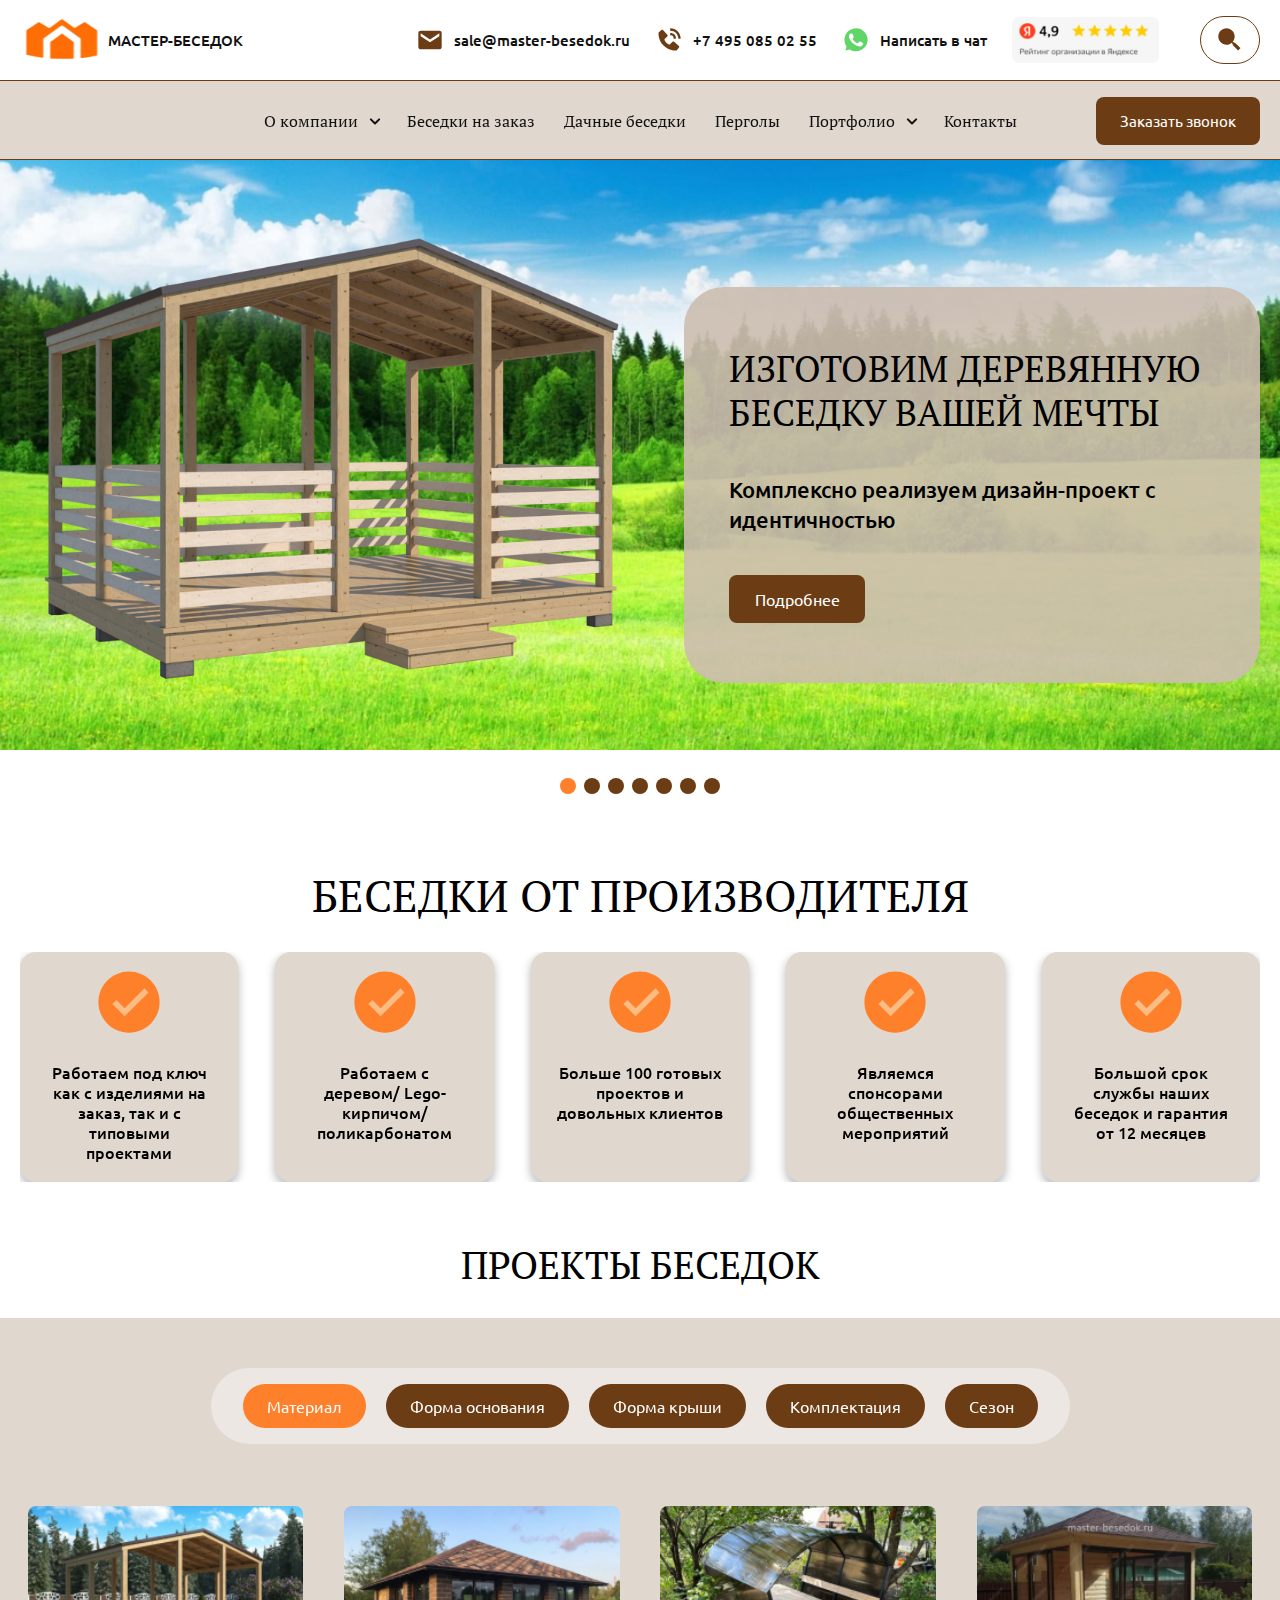
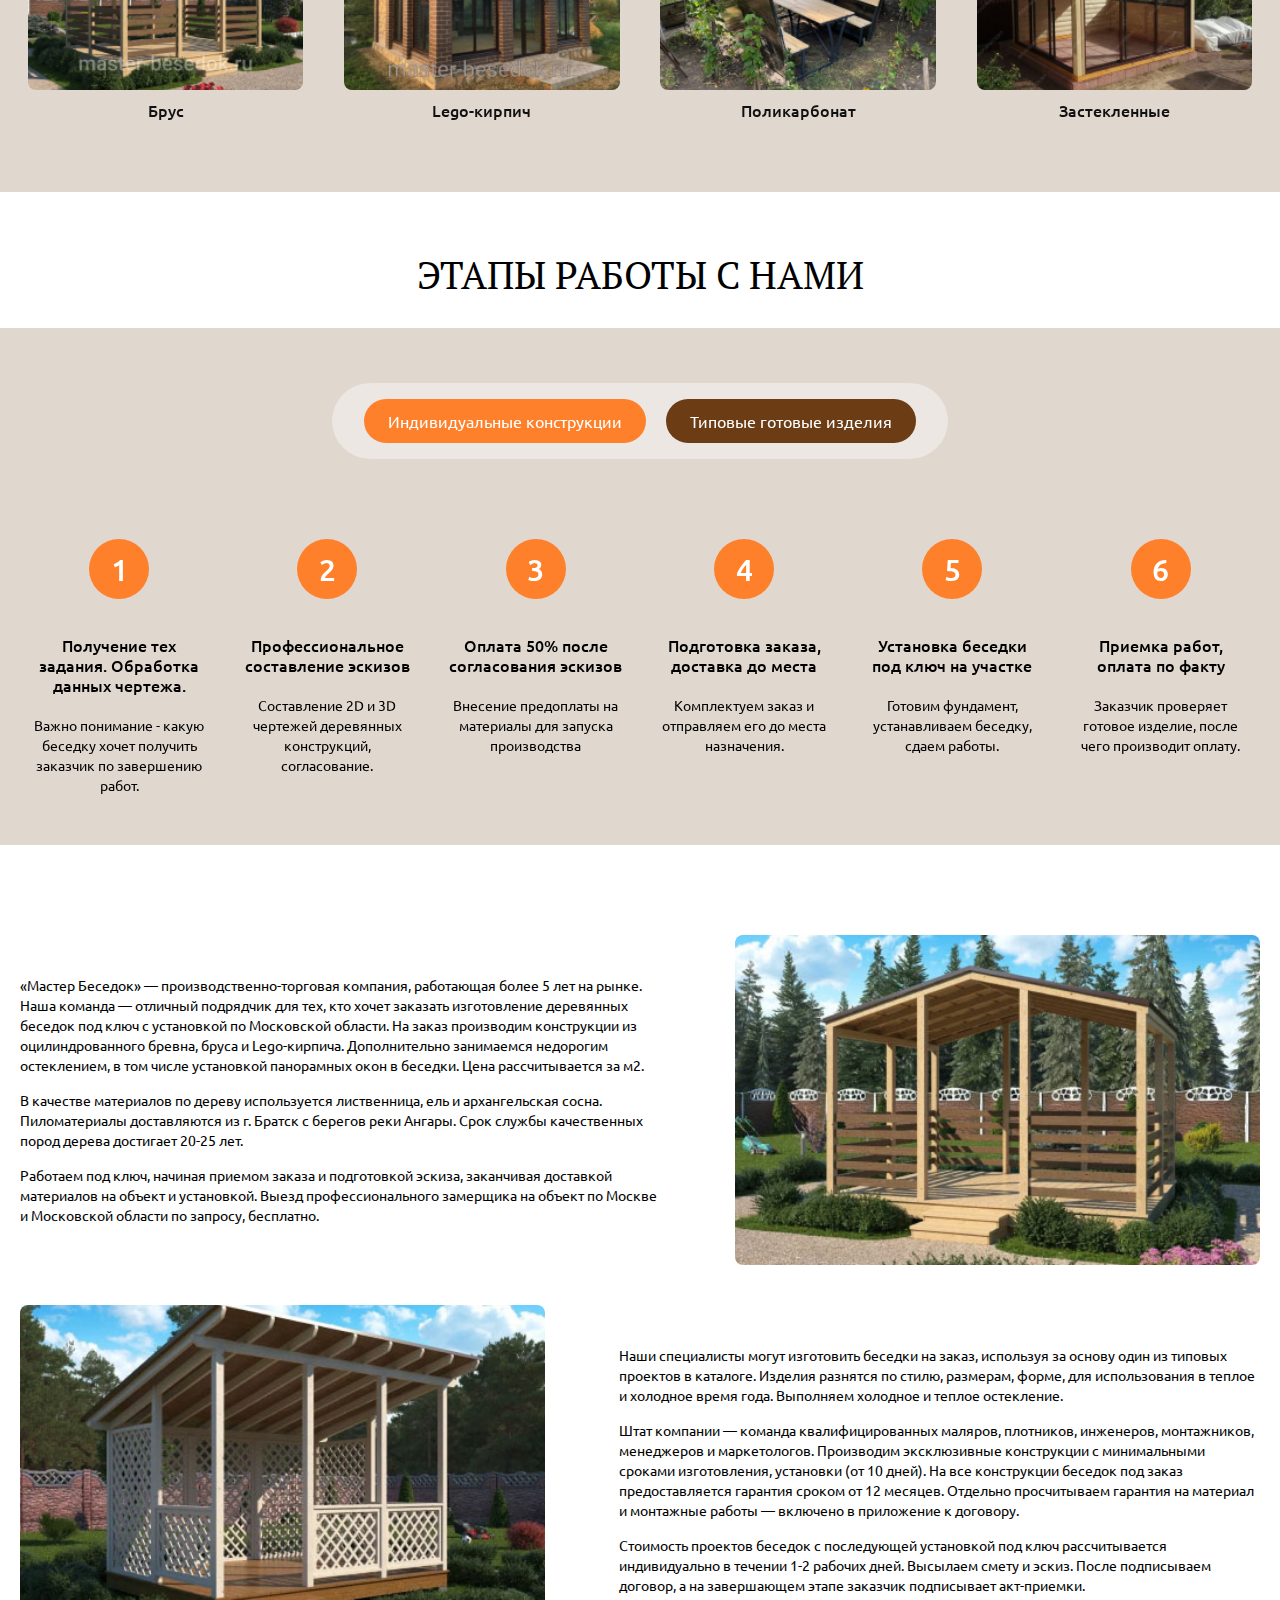
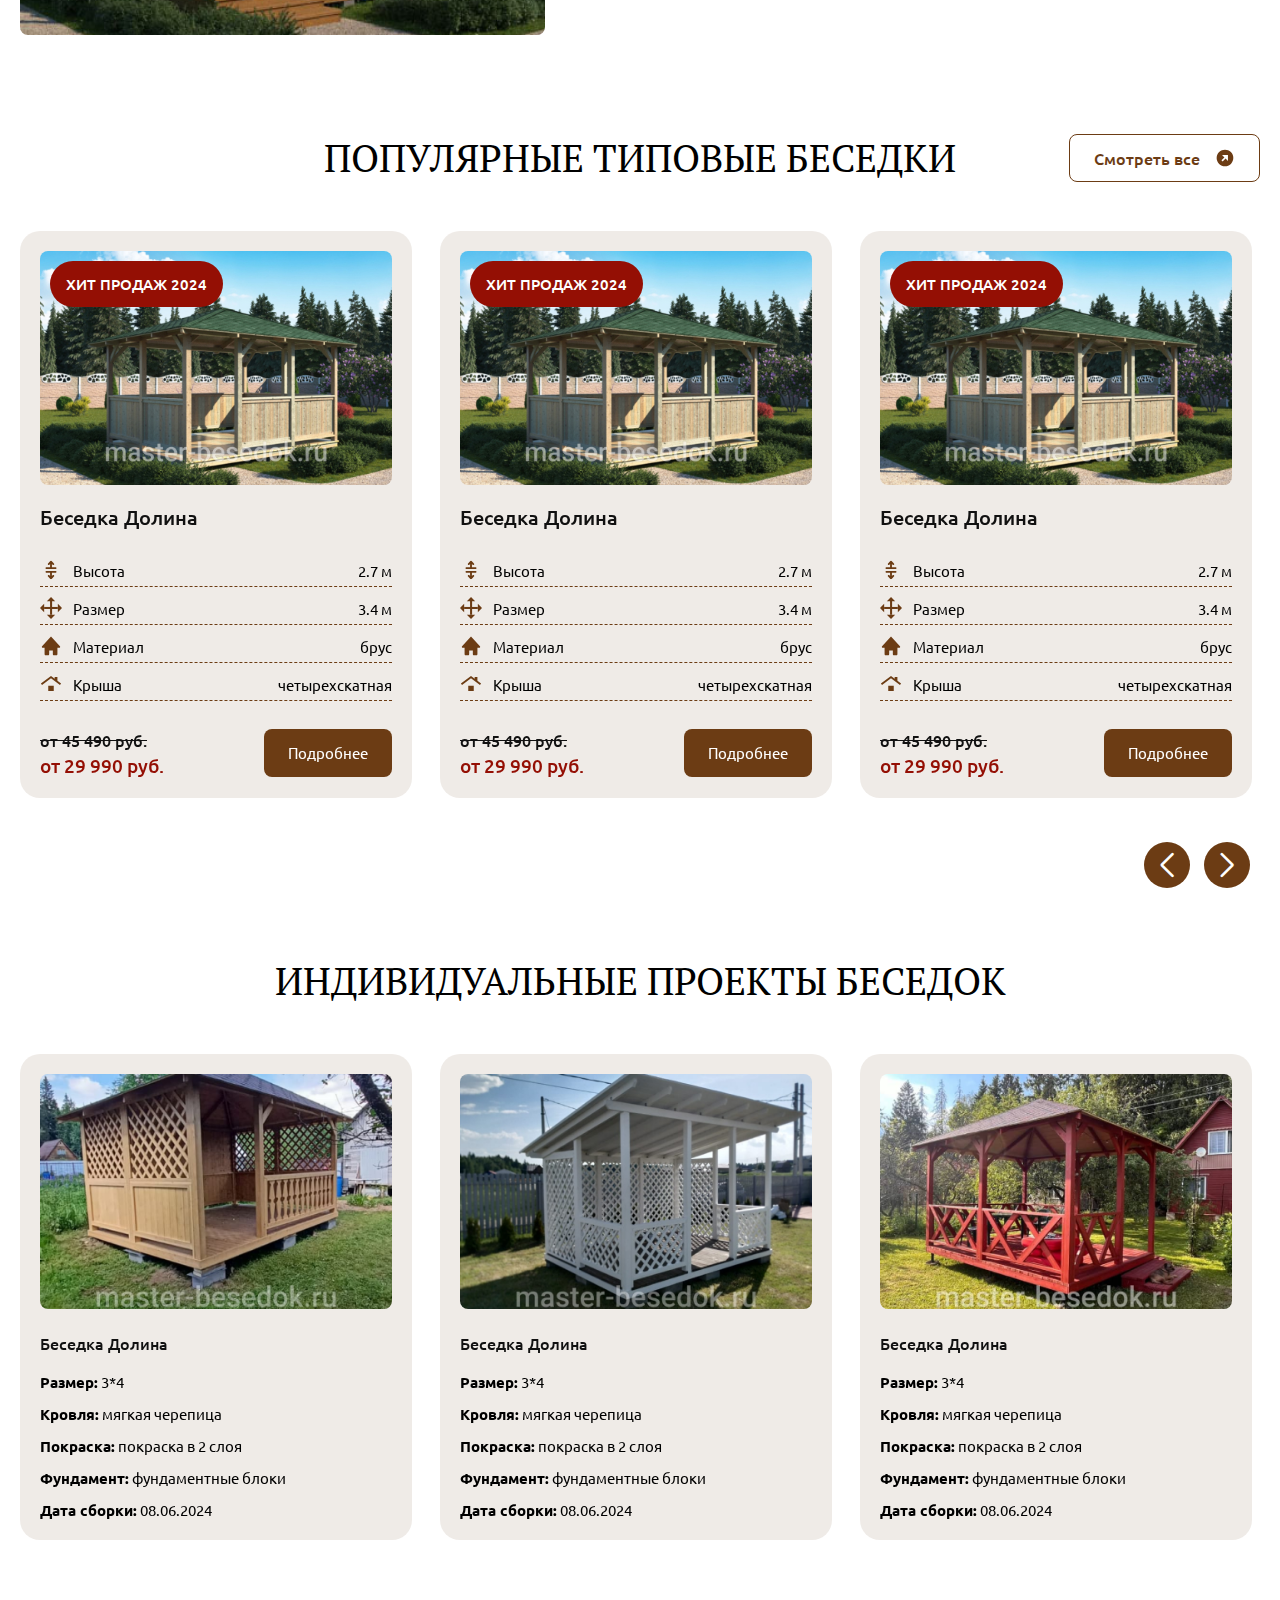
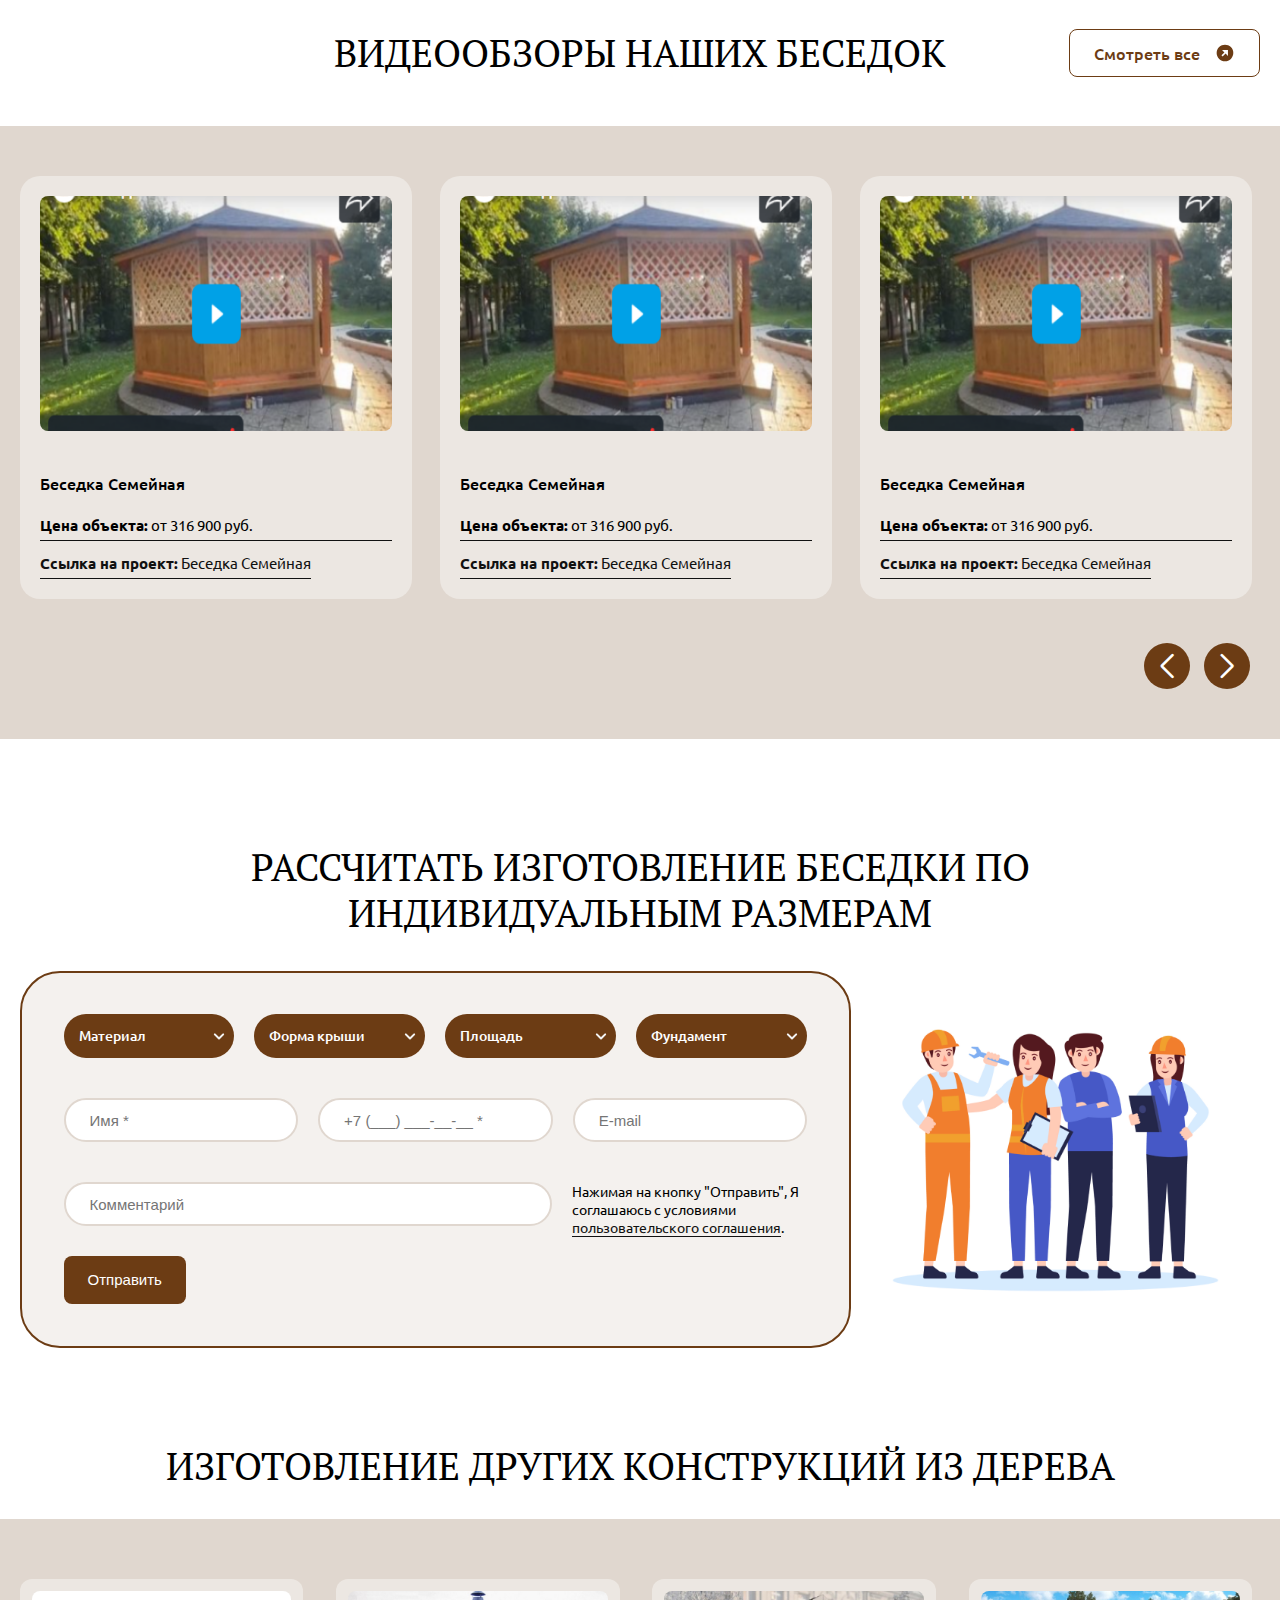
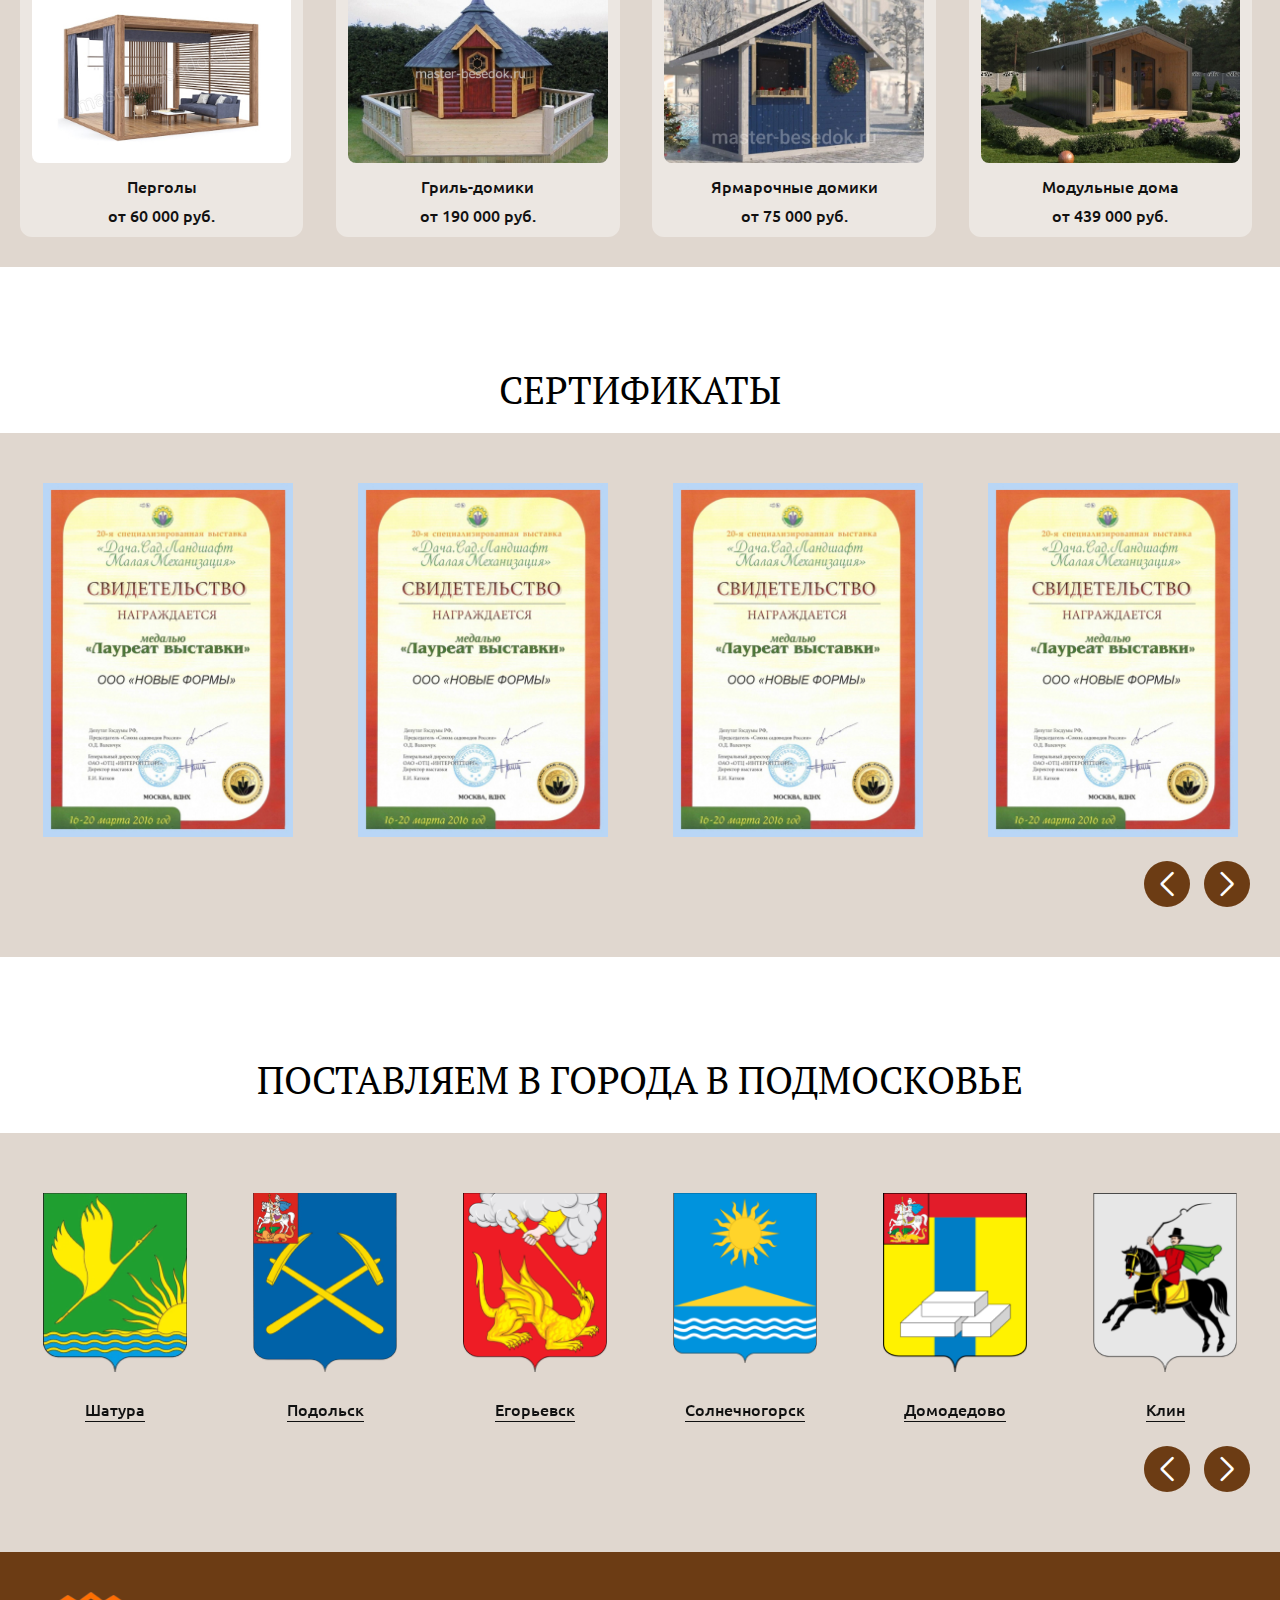
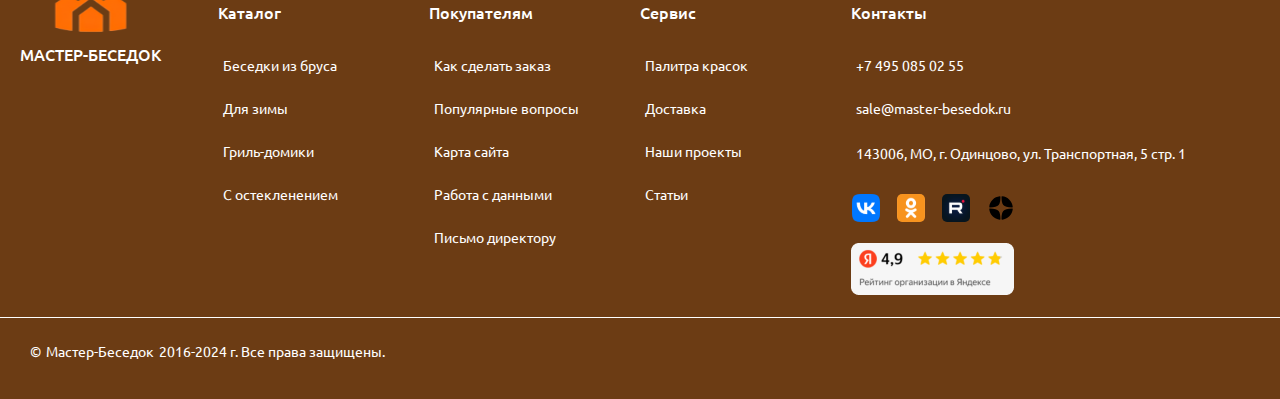
==== index.html @ 88439373 "Add files via upload" ====
<!DOCTYPE html>
<html lang="ru">

<head>
    <meta charset="UTF-8">
    <meta http-equiv="X-UA-Compatible" content="IE=edge">
    <meta name="viewport" content="width=device-width, initial-scale=1.0">
    <title>master-besedok.ru - Главная</title>
    <link rel="apple-touch-icon" sizes="180x180" href="img/apple-touch-icon.png">
    <link rel="icon" type="image/png" sizes="32x32" href="img/favicon-32x32.png">
    <link rel="icon" type="image/png" sizes="16x16" href="img/favicon-16x16.png">
    <link rel="manifest" href="img/site.webmanifest">
    <link rel="preconnect" href="https://fonts.googleapis.com">
    <link rel="preconnect" href="https://fonts.gstatic.com" crossorigin>
    <link href="https://fonts.googleapis.com/css2?family=PT+Serif&family=Ubuntu:wght@400;500&display=swap"
        rel="stylesheet">

    <link rel="stylesheet" href="css/style.min.css">
</head>

<body class="main__body main__home">
    <header class="header">
    <div class="container">
        <div class="header__block">
            <a href="index.html" class="header__logo">
                <img src="img/icon-logo.svg" alt="logo" class="header__logo-img">
                <span>Мастер-Беседок</span>
            </a>
            <div class="header__email">
                <a href="mailto:sale@master-besedok.ru">
                    <img src="img/icon-email.svg" alt="icon">
                    <span>sale@master-besedok.ru</span>
                </a>
            </div>
            <div class="header__phone">
                <a href="tel:+74950850255">
                    <img src="img/icon-phone.svg" alt="icon">
                    <span>+7 495 085 02 55</span>
                </a>
            </div>
            <div class="header__whatsapp">
                <a href="https://wa.me/+74950850255?text=Добрый%20день!%20Хотел%20бы%20узнать%20подробнее%20о%20ваших%20товарах.">
                    <img src="img/icon-wa.svg" alt="icon">
                    <span>Написать в чат</span>
                </a>
            </div>
            <div class="header__rating">
                <a href="">
                    <img src="img/rating.png" alt="rating">
                </a>
            </div>
            <div class="header__search">
                <div class="header__search-block" id="search">
                    <form class="header__search-form" method="GET" action="/search/">
                        <input type="text" class="header__search-form--input" name="search" required="required" placeholder="Введите слово для поиска..">
                        <button class="header__search-form--btn">Поиск</button>
                    </form>
                </div>
            </div>
        </div>
    </div>
</header>
    <div class="navbar">
    <div class="container">
        <div class="navbar__block">
            <nav class="navbar__nav">
                <ul class="menu">
                    <li class="menu__item">
                        <a href="index.html" class="menu__item-link">Главная</a>
                    </li>
                    <li class="menu__item menu__item-parent">
                        <a href="#" class="menu__item-link">О компании</a>
                        <ul class="submenu">
                            <li class="submenu__item">
                                <a href="#" class="submenu__item-link">Производство</a>
                            </li>
                            <li class="submenu__item">
                                <a href="#" class="submenu__item-link">Гарантии</a>
                            </li>
                            <li class="submenu__item">
                                <a href="#" class="submenu__item-link">Доставка и оплата</a>
                            </li>
                        </ul>
                    </li>
                    <li class="menu__item">
                        <a href="catalog.html" class="menu__item-link">Беседки на заказ</a>
                    </li>
                    <li class="menu__item">
                        <a href="catalog.html" class="menu__item-link">Дачные беседки</a>
                    </li>
                    <li class="menu__item">
                        <a href="catalog.html" class="menu__item-link">Перголы</a>
                    </li>
                    <li class="menu__item menu__item-parent">
                        <a href="#" class="menu__item-link">Портфолио</a>
                        <ul class="submenu">
                            <li class="submenu__item">
                                <a href="catalog.html" class="submenu__item-link">Беседки на заказ</a>
                            </li>
                            <li class="submenu__item">
                                <a href="catalog.html" class="submenu__item-link">Дачные беседки</a>
                            </li>
                            <li class="submenu__item">
                                <a href="catalog.html" class="submenu__item-link">Перголы</a>
                            </li>
                        </ul>
                    </li>
                    <li class="menu__item">
                        <a href="#" class="menu__item-link">Контакты</a>
                    </li>
                    <li class="menu__item menu__search">
                        <form class="menu__search-form" method="GET" action="/search/">
                            <input type="text" class="menu__search-form--input" name="search" required="required"
                                placeholder="Введите слово для поиска..">
                            <button class="menu__search-form--btn">Поиск</button>
                        </form>
                    </li>
                    <li class="menu__item menu__email">
                        <a href="mailto:sale@master-besedok.ru">
                            <img src="img/icon-email.svg" alt="icon">
                            <span>sale@master-besedok.ru</span>
                        </a>
                    </li>
                    <li class="menu__item menu__callback">
                        <a href="#" class="callback">Заказать звонок</a>
                    </li>
                    <li class="menu__item menu__rating">
                        <a href="">
                            <img src="img/rating.png" alt="rating">
                        </a>
                    </li>
                </ul>
                <div class="navbar__info">
                    <div class="navbar__info-callback">
                        <a href="#" class="callback">Заказать звонок</a>
                    </div>
                </div>
            </nav>
            <nav class="navbar__catalog">
                <div class="catalog" id="catalog">
                    <a href="#" class="catalog__link">Каталог товаров</a>
                    <ul class="catalog__menu">
                        <li class="catalog__item catalog__item-parent">
                            <a href="catalog.html" class="catalog__item-link">Комплектация<span></span></a>
                            <ul class="submenu">
                                <li class="submenu__item">
                                    <a href="product.html" class="submenu__item-link">С барбекю</a>
                                </li>
                                <li class="submenu__item">
                                    <a href="product.html" class="submenu__item-link">С летней кухней</a>
                                </li>
                            </ul>
                        </li>
                        <li class="catalog__item catalog__item-parent">
                            <a href="catalog.html" class="catalog__item-link">Материал<span></span></a>
                            <ul class="submenu">
                                <li class="submenu__item">
                                    <a href="product.html" class="submenu__item-link">Брус</a>
                                </li>
                                <li class="submenu__item">
                                    <a href="product.html" class="submenu__item-link">Оцилиндрованное бревно</a>
                                </li>
                            </ul>
                        </li>
                        <li class="catalog__item catalog__item-parent">
                            <a href="catalog.html" class="catalog__item-link">Форма основания<span></span></a>
                            <ul class="submenu">
                                <li class="submenu__item">
                                    <a href="product.html" class="submenu__item-link">Квадратные</a>
                                </li>
                                <li class="submenu__item">
                                    <a href="product.html" class="submenu__item-link">Угловые</a>
                                </li>
                            </ul>
                        </li>
                        <li class="catalog__item catalog__item-parent">
                            <a href="catalog.html" class="catalog__item-link">Форма крыши<span></span></a>
                            <ul class="submenu">
                                <li class="submenu__item">
                                    <a href="product.html" class="submenu__item-link">Односкатная крыша</a>
                                </li>
                                <li class="submenu__item">
                                    <a href="product.html" class="submenu__item-link">Двухскатная крыша</a>
                                </li>
                            </ul>
                        </li>
                        <li class="catalog__item catalog__item-parent">
                            <a href="catalog.html" class="catalog__item-link">Остекленение<span></span></a>
                            <ul class="submenu">
                                <li class="submenu__item">
                                    <a href="product.html" class="submenu__item-link">Зимние</a>
                                </li>
                                <li class="submenu__item">
                                    <a href="product.html" class="submenu__item-link">Летние</a>
                                </li>
                            </ul>
                        </li>
                        <li class="catalog__item catalog__item-parent">
                            <a href="catalog.html" class="catalog__item-link">Стиль<span></span></a>
                            <ul class="submenu">
                                <li class="submenu__item">
                                    <a href="product.html" class="submenu__item-link">Финские</a>
                                </li>
                                <li class="submenu__item">
                                    <a href="product.html" class="submenu__item-link">Японские</a>
                                </li>
                            </ul>
                        </li>
                        <li class="catalog__item catalog__item-parent">
                            <a href="catalog.html" class="catalog__item-link">Производитель<span></span></a>
                            <ul class="submenu">
                                <li class="submenu__item">
                                    <a href="product.html" class="submenu__item-link">Агросфера</a>
                                </li>
                                <li class="submenu__item">
                                    <a href="product.html" class="submenu__item-link">Череповецкие</a>
                                </li>
                            </ul>
                        </li>
                    </ul>
                </div>
            </nav>
            <button class="burger">
                <span></span>
            </button>
        </div>
    </div>
</div>
    <section class="slider">
    <div class="slider__block">
        <div class="swiper swiper-slider">
            <div class="swiper-wrapper slider__wrapper">
                <div class="swiper-slide slider__item">
                    <div class="slider__bg" style='background-image: url("img/slider-bg1.jpg")'></div>
                    <div class="container slider__container">
                        <div class="slider__item-img">
                            <img src="img/slider-img1.png" alt="slider">
                        </div>
                        <div class="slider__item-text">
                            <div class="slider__item-title">Изготовим деревянную беседку вашей мечты</div>
                            <div class="slider__item-subtitle">Комплексно реализуем дизайн-проект
                                с идентичностью</div>
                            <a href="" class="slider__item-btn">Подробнее</a>
                        </div>
                    </div>
                </div>
                <div class="swiper-slide slider__item">
                    <div class="slider__bg" style='background-image: url("img/slider-bg1.jpg")'></div>
                    <div class="container slider__container">
                        <div class="slider__item-img">
                            <img src="img/slider-img1.png" alt="slider">
                        </div>
                        <div class="slider__item-text">
                            <div class="slider__item-title">Большой выбор уже готовых беседок</div>
                            <div class="slider__item-subtitle">Большой срок службы и гарантия от 12 месяцев</div>
                            <a href="" class="slider__item-btn">Подробнее</a>
                        </div>
                    </div>
                </div>
            </div>
            <div class="swiper-pagination slider__pagination"></div>
        </div>
    </div>
</section>
    <main>
        <section class="making">
    <div class="container">
        <h1 class="making__title">Беседки от производителя</h1>
        <div class="advantage">
    <div class="advantage__block swiper-advantage swiper">
        <div class="swiper-wrapper advantage__wrapper">
            <div class="swiper-slide">
                <div class="advantage__item">
                    <div class="advantage__item-icon">
                        <img src="img/icon-ok.svg" alt="img">
                    </div>
                    <div class="advantage__item-title">
                        Работаем
                        под ключ как с изделиями на заказ, так и с типовыми проектами
                    </div>
                </div>
            </div>
            <div class="swiper-slide">
                <div class="advantage__item">
                    <div class="advantage__item-icon">
                        <img src="img/icon-ok.svg" alt="img">
                    </div>
                    <div class="advantage__item-title">
                        Работаем с деревом/
                        Lego-кирпичом/
                        поликарбонатом
                    </div>
                </div>
            </div>
            <div class="swiper-slide">
                <div class="advantage__item">
                    <div class="advantage__item-icon">
                        <img src="img/icon-ok.svg" alt="img">
                    </div>
                    <div class="advantage__item-title">
                        Больше 100 готовых проектов
                        и довольных клиентов
                    </div>
                </div>
            </div>
            <div class="swiper-slide">
                <div class="advantage__item">
                    <div class="advantage__item-icon">
                        <img src="img/icon-ok.svg" alt="img">
                    </div>
                    <div class="advantage__item-title">
                        Являемся спонсорами общественных мероприятий
                    </div>
                </div>
            </div>
            <div class="swiper-slide">
                <div class="advantage__item">
                    <div class="advantage__item-icon">
                        <img src="img/icon-ok.svg" alt="img">
                    </div>
                    <div class="advantage__item-title">
                        Большой срок службы
                        наших беседок
                        и гарантия от 12 месяцев
                    </div>
                </div>
            </div>
        </div>
        <!-- <div class="swiper-button-prev"></div>
        <div class="swiper-button-next"></div> -->
    </div>
</div>
    </div>
</section>
        <section class="projects">
    <div class="container">
        <h2 class="projects__title">Проекты беседок</h2>
    </div>
    <div class="container-fluid projects__container">
        <div class="container">
            <div class="tabs">
                <div class="tabs__wrapper">
                    <div class="tabs__header projects__buttons">
                        <div class="tabs__header-item projects__buttons-item active">Материал</div>
                        <div class="tabs__header-item projects__buttons-item">Форма основания</div>
                        <div class="tabs__header-item projects__buttons-item">Форма крыши</div>
                        <div class="tabs__header-item projects__buttons-item">Комплектация</div>
                        <div class="tabs__header-item projects__buttons-item">Сезон</div>
                    </div>
                </div>
                <div class="tabs__content">
                    <div class="tabs__content-item projects__block swiper-project-1 swiper">
                        <div class="swiper-wrapper projects__wrapper">
                            <div class="swiper-slide">
                                <a href="" class="projects__item">
                                    <div class="projects__item-img">
                                        <img src="img/projects1.jpg" alt="img">
                                    </div>
                                    <div class="projects__item-title">Брус</div>
                                </a>
                            </div>
                            <div class="swiper-slide">
                                <a href="" class="projects__item">
                                    <div class="projects__item-img">
                                        <img src="img/projects2.jpg" alt="img">
                                    </div>
                                    <div class="projects__item-title">Lego-кирпич</div>
                                </a>
                            </div>
                            <div class="swiper-slide">
                                <a href="" class="projects__item">
                                    <div class="projects__item-img">
                                        <img src="img/projects3.jpg" alt="img">
                                    </div>
                                    <div class="projects__item-title">Поликарбонат</div>
                                </a>
                            </div>
                            <div class="swiper-slide">
                                <a href="" class="projects__item">
                                    <div class="projects__item-img">
                                        <img src="img/projects4.jpg" alt="img">
                                    </div>
                                    <div class="projects__item-title">Застекленные</div>
                                </a>
                            </div>
                        </div>
                        <!-- <div class="swiper-button-prev"></div>
                        <div class="swiper-button-next"></div> -->
                    </div>
                    <div class="tabs__content-item projects__block swiper-project-2">
                        <div class="swiper-wrapper projects__wrapper">
                            <div class="swiper-slide">
                                <a href="" class="projects__item">
                                    <div class="projects__item-img">
                                        <img src="img/projects3.jpg" alt="img">
                                    </div>
                                    <div class="projects__item-title">Поликарбонат</div>
                                </a>
                            </div>
                            <div class="swiper-slide">
                                <a href="" class="projects__item">
                                    <div class="projects__item-img">
                                        <img src="img/projects4.jpg" alt="img">
                                    </div>
                                    <div class="projects__item-title">Застекленные</div>
                                </a>
                            </div>
                        </div>
                        <!-- <div class="swiper-button-prev"></div>
                        <div class="swiper-button-next"></div> -->
                    </div>
                    <div class="tabs__content-item projects__block swiper-project-3">
                        <div class="swiper-wrapper projects__wrapper">
                            <div class="swiper-slide">
                                <a href="" class="projects__item">
                                    <div class="projects__item-img">
                                        <img src="img/projects1.jpg" alt="img">
                                    </div>
                                    <div class="projects__item-title">Брус</div>
                                </a>
                            </div>
                            <div class="swiper-slide">
                                <a href="" class="projects__item">
                                    <div class="projects__item-img">
                                        <img src="img/projects4.jpg" alt="img">
                                    </div>
                                    <div class="projects__item-title">Застекленные</div>
                                </a>
                            </div>
                        </div>
                        <!-- <div class="swiper-button-prev"></div>
                        <div class="swiper-button-next"></div> -->
                    </div>
                    <div class="tabs__content-item projects__block swiper-project-4 swiper">
                        <div class="swiper-wrapper projects__wrapper">
                            <div class="swiper-slide">
                                <a href="" class="projects__item">
                                    <div class="projects__item-img">
                                        <img src="img/projects1.jpg" alt="img">
                                    </div>
                                    <div class="projects__item-title">Брус</div>
                                </a>
                            </div>
                            <div class="swiper-slide">
                                <a href="" class="projects__item">
                                    <div class="projects__item-img">
                                        <img src="img/projects2.jpg" alt="img">
                                    </div>
                                    <div class="projects__item-title">Lego-кирпич</div>
                                </a>
                            </div>
                        </div>
                        <!-- <div class="swiper-button-prev"></div>
                        <div class="swiper-button-next"></div> -->
                    </div>
                    <div class="tabs__content-item projects__block swiper-project-5">
                        <div class="swiper-wrapper projects__wrapper">
                            <div class="swiper-slide">
                                <a href="" class="projects__item">
                                    <div class="projects__item-img">
                                        <img src="img/projects2.jpg" alt="img">
                                    </div>
                                    <div class="projects__item-title">Lego-кирпич</div>
                                </a>
                            </div>
                            <div class="swiper-slide">
                                <a href="" class="projects__item">
                                    <div class="projects__item-img">
                                        <img src="img/projects4.jpg" alt="img">
                                    </div>
                                    <div class="projects__item-title">Застекленные</div>
                                </a>
                            </div>
                        </div>
                        <!-- <div class="swiper-button-prev"></div>
                        <div class="swiper-button-next"></div> -->
                    </div>
                </div>
            </div>
        </div>
    </div>
</section>
        <section class="steps">
    <div class="container">
        <h3 class="steps__title">Этапы работы с нами</h3>
    </div>
    <div class="container-fluid steps__container">
        <div class="container">
            <div class="tabs">
                <div class="tabs__wrapper">
                    <div class="tabs__header steps__buttons">
                        <div class="tabs__header-item steps__buttons-item active">Индивидуальные конструкции</div>
                        <div class="tabs__header-item steps__buttons-item">Типовые готовые изделия</div>
                    </div>
                </div>
                <div class="tabs__content">
                    <div class="tabs__content-item steps__block swiper-steps-1 swiper">
                        <div class="swiper-wrapper steps__wrapper">
                            <div class="swiper-slide">
                                <div class="steps__item">
                                    <div class="steps__item-number">1</div>
                                    <div class="steps__item-title">
                                        Получение тех задания.
                                        Обработка данных чертежа.
                                    </div>
                                    <div class="steps__item-desc">
                                        Важно понимание - какую беседку
                                        хочет получить заказчик
                                        по завершению работ.
                                    </div>
                                </div>
                            </div>
                            <div class="swiper-slide">
                                <div class="steps__item">
                                    <div class="steps__item-number">2</div>
                                    <div class="steps__item-title">
                                        Профессиональное
                                        составление эскизов
                                    </div>
                                    <div class="steps__item-desc">
                                        Составление 2D и 3D чертежей
                                        деревянных конструкций,
                                        согласование.
                                    </div>
                                </div>
                            </div>
                            <div class="swiper-slide">
                                <div class="steps__item">
                                    <div class="steps__item-number">3</div>
                                    <div class="steps__item-title">
                                        Оплата 50%
                                        после согласования эскизов
                                    </div>
                                    <div class="steps__item-desc">
                                        Внесение предоплаты
                                        на материалы для запуска
                                        производства
                                    </div>
                                </div>
                            </div>
                            <div class="swiper-slide">
                                <div class="steps__item">
                                    <div class="steps__item-number">4</div>
                                    <div class="steps__item-title">
                                        Подготовка заказа,
                                        доставка до места
                                    </div>
                                    <div class="steps__item-desc">
                                        Комплектуем заказ
                                        и отправляем его
                                        до места назначения.
                                    </div>
                                </div>
                            </div>
                            <div class="swiper-slide">
                                <div class="steps__item">
                                    <div class="steps__item-number">5</div>
                                    <div class="steps__item-title">
                                        Установка беседки
                                        под ключ на участке
                                    </div>
                                    <div class="steps__item-desc">
                                        Готовим фундамент,
                                        устанавливаем беседку,
                                        сдаем работы.
                                    </div>
                                </div>
                            </div>
                            <div class="swiper-slide">
                                <div class="steps__item">
                                    <div class="steps__item-number">6</div>
                                    <div class="steps__item-title">
                                        Приемка работ,
                                        оплата по факту
                                    </div>
                                    <div class="steps__item-desc">
                                        Заказчик проверяет
                                        готовое изделие,
                                        после чего производит оплату.
                                    </div>
                                </div>
                            </div>
                        </div>
                        <!-- <div class="swiper-button-prev"></div>
                        <div class="swiper-button-next"></div> -->
                    </div>
                    <div class="tabs__content-item steps__block swiper-steps-2 swiper">
                        <div class="swiper-wrapper steps__wrapper">
                            <div class="swiper-slide">
                                <div class="steps__item">
                                    <div class="steps__item-number">1</div>
                                    <div class="steps__item-title">
                                        Выбор проекта из готовых изделий
                                    </div>
                                    <div class="steps__item-desc">
                                        Оформление заявки по звонку или через сайт. Подтверждение менеджером.
                                    </div>
                                </div>
                            </div>
                            <div class="swiper-slide">
                                <div class="steps__item">
                                    <div class="steps__item-number">2</div>
                                    <div class="steps__item-title">
                                        Составление договора, внесение предоплаты
                                    </div>
                                    <div class="steps__item-desc">
                                        После подписания договора между сторонами оплата от 10 до 30%.
                                    </div>
                                </div>
                            </div>
                            <div class="swiper-slide">
                                <div class="steps__item">
                                    <div class="steps__item-number">3</div>
                                    <div class="steps__item-title">
                                        Подготовка заказа, доставка до места
                                    </div>
                                    <div class="steps__item-desc">
                                        Договариваемся о дате доставки и привозим беседку вам на участок.
                                    </div>
                                </div>
                            </div>
                            <div class="swiper-slide">
                                <div class="steps__item">
                                    <div class="steps__item-number">4</div>
                                    <div class="steps__item-title">
                                        Установка под ключ на вашем участке
                                    </div>
                                    <div class="steps__item-desc">
                                        Выполняем все необходимые работы по монтажу конструкции.
                                    </div>
                                </div>
                            </div>
                            <div class="swiper-slide">
                                <div class="steps__item">
                                    <div class="steps__item-number">5</div>
                                    <div class="steps__item-title">
                                        Приемка работ оплата по факту
                                    </div>
                                    <div class="steps__item-desc">
                                        Заказчик проверяет готовое изделие, после чего производит оплату.
                                    </div>
                                </div>
                            </div>
                        </div>
                        <!-- <div class="swiper-button-prev"></div>
                        <div class="swiper-button-next"></div> -->
                    </div>
                </div>
            </div>
        </div>
    </div>
</section>
        <div class="company">
    <div class="container">
        <div class="company__block">
            <div class="company__item">
                <div class="company__item-desc">
                    <p>«Мастер Беседок» — производственно-торговая компания, работающая более 5 лет на рынке. Наша
                        команда —
                        отличный подрядчик для тех, кто хочет заказать изготовление деревянных беседок под ключ с
                        установкой
                        по Московской области. На заказ производим конструкции из оцилиндрованного бревна, бруса
                        и Lego-кирпича. Дополнительно занимаемся недорогим остеклением, в том числе установкой
                        панорамных
                        окон в беседки. Цена рассчитывается за м2.</p>

                    <p>В качестве материалов по дереву используется лиственница, ель и архангельская сосна.
                        Пиломатериалы
                        доставляются из г. Братск с берегов реки Ангары. Срок службы качественных пород дерева достигает
                        20-25 лет.</p>

                    <p>Работаем под ключ, начиная приемом заказа и подготовкой эскиза, заканчивая доставкой материалов
                        на объект и установкой. Выезд профессионального замерщика на объект по Москве и Московской
                        области
                        по запросу, бесплатно.</p>
                </div>
                <div class="company__item-img">
                    <img src="img/company1.jpg" alt="img">
                </div>
            </div>
            <div class="company__item">
                <div class="company__item-desc">
                    <p>Наши специалисты могут изготовить беседки на заказ, используя за основу один из типовых проектов
                        в
                        каталоге. Изделия разнятся по стилю, размерам, форме, для использования в теплое и холодное
                        время
                        года. Выполняем холодное и теплое остекление.</p>

                    <p>Штат компании — команда квалифицированных маляров, плотников, инженеров, монтажников, менеджеров
                        и
                        маркетологов. Производим эксклюзивные конструкции с минимальными сроками изготовления, установки
                        (от
                        10 дней). На все конструкции беседок под заказ предоставляется гарантия сроком от 12 месяцев.
                        Отдельно просчитываем гарантия на материал и монтажные работы — включено в приложение к
                        договору.
                    </p>

                    <p>Стоимость проектов беседок с последующей установкой под ключ рассчитывается индивидуально в
                        течении
                        1-2 рабочих дней. Высылаем смету и эскиз. После подписываем договор, а на завершающем этапе
                        заказчик
                        подписывает акт-приемки.</p>
                </div>
                <div class="company__item-img">
                    <img src="img/company2.jpg" alt="img">
                </div>
            </div>
        </div>
    </div>
</div>
        <section class="best">
    <div class="container">
        <div class="best__top">
            <h2 class="best__top-title">Популярные типовые беседки</h2>
            <a href="" class="best__top-btn">Смотреть все</a>
        </div>
        <div class="best__block swiper-best swiper">
            <div class="swiper-wrapper best__wrapper">
                <div class="swiper-slide">
                    <div class="best__item">
                        <a href="" class="best__item-img">
                            <img src="img/best1.jpg" alt="img">
                            <div class="best__item-img--discount">Хит продаж 2024</div>
                        </a>
                        <a href="" class="best__subtitle"><span>Беседка Долина</span></a>
                        <div class="best__info">
                            <div class="best__info-item">
                                <div class="best__info-img">
                                    <img src="img/icon-height.svg" alt="img">
                                </div>
                                <div class="best__info-desc">
                                    Высота
                                    <span>2.7 м</span>
                                </div>
                            </div>
                            <div class="best__info-item">
                                <div class="best__info-img">
                                    <img src="img/icon-size.svg" alt="img">
                                </div>
                                <div class="best__info-desc">
                                    Размер
                                    <span>3.4 м</span>
                                </div>
                            </div>
                            <div class="best__info-item">
                                <div class="best__info-img">
                                    <img src="img/icon-material.svg" alt="img">
                                </div>
                                <div class="best__info-desc">
                                    Материал
                                    <span>брус</span>
                                </div>
                            </div>
                            <div class="best__info-item">
                                <div class="best__info-img">
                                    <img src="img/icon-roof.svg" alt="img">
                                </div>
                                <div class="best__info-desc">
                                    Крыша
                                    <span>четырехскатная</span>
                                </div>
                            </div>
                        </div>
                        <div class="best__params">
                            <div class="best__params-price format-price">
                                <span class="old">от <span class="format-price">45490</span> руб.</span>
                                <span>от <span class="format-price">29990</span> руб.</span>
                            </div>
                            <div class="best__params-link">
                                <a href="">Подробнее</a>
                            </div>
                        </div>
                    </div>
                </div>
                <div class="swiper-slide">
                    <div class="best__item">
                        <a href="" class="best__item-img">
                            <img src="img/best1.jpg" alt="img">
                            <div class="best__item-img--discount">Хит продаж 2024</div>
                        </a>
                        <a href="" class="best__subtitle"><span>Беседка Долина</span></a>
                        <div class="best__info">
                            <div class="best__info-item">
                                <div class="best__info-img">
                                    <img src="img/icon-height.svg" alt="img">
                                </div>
                                <div class="best__info-desc">
                                    Высота
                                    <span>2.7 м</span>
                                </div>
                            </div>
                            <div class="best__info-item">
                                <div class="best__info-img">
                                    <img src="img/icon-size.svg" alt="img">
                                </div>
                                <div class="best__info-desc">
                                    Размер
                                    <span>3.4 м</span>
                                </div>
                            </div>
                            <div class="best__info-item">
                                <div class="best__info-img">
                                    <img src="img/icon-material.svg" alt="img">
                                </div>
                                <div class="best__info-desc">
                                    Материал
                                    <span>брус</span>
                                </div>
                            </div>
                            <div class="best__info-item">
                                <div class="best__info-img">
                                    <img src="img/icon-roof.svg" alt="img">
                                </div>
                                <div class="best__info-desc">
                                    Крыша
                                    <span>четырехскатная</span>
                                </div>
                            </div>
                        </div>
                        <div class="best__params">
                            <div class="best__params-price format-price">
                                <span class="old">от <span class="format-price">45490</span> руб.</span>
                                <span>от <span class="format-price">29990</span> руб.</span>
                            </div>
                            <div class="best__params-link">
                                <a href="">Подробнее</a>
                            </div>
                        </div>
                    </div>
                </div>
                <div class="swiper-slide">
                    <div class="best__item">
                        <a href="" class="best__item-img">
                            <img src="img/best1.jpg" alt="img">
                            <div class="best__item-img--discount">Хит продаж 2024</div>
                        </a>
                        <a href="" class="best__subtitle"><span>Беседка Долина</span></a>
                        <div class="best__info">
                            <div class="best__info-item">
                                <div class="best__info-img">
                                    <img src="img/icon-height.svg" alt="img">
                                </div>
                                <div class="best__info-desc">
                                    Высота
                                    <span>2.7 м</span>
                                </div>
                            </div>
                            <div class="best__info-item">
                                <div class="best__info-img">
                                    <img src="img/icon-size.svg" alt="img">
                                </div>
                                <div class="best__info-desc">
                                    Размер
                                    <span>3.4 м</span>
                                </div>
                            </div>
                            <div class="best__info-item">
                                <div class="best__info-img">
                                    <img src="img/icon-material.svg" alt="img">
                                </div>
                                <div class="best__info-desc">
                                    Материал
                                    <span>брус</span>
                                </div>
                            </div>
                            <div class="best__info-item">
                                <div class="best__info-img">
                                    <img src="img/icon-roof.svg" alt="img">
                                </div>
                                <div class="best__info-desc">
                                    Крыша
                                    <span>четырехскатная</span>
                                </div>
                            </div>
                        </div>
                        <div class="best__params">
                            <div class="best__params-price format-price">
                                <span class="old">от <span class="format-price">45490</span> руб.</span>
                                <span>от <span class="format-price">29990</span> руб.</span>
                            </div>
                            <div class="best__params-link">
                                <a href="">Подробнее</a>
                            </div>
                        </div>
                    </div>
                </div>
            </div>
            <div class="swiper-button-prev"></div>
            <div class="swiper-button-next"></div>
        </div>
        <div class="best__bottom">
            <a href="" class="best__bottom-btn">Смотреть все</a>
        </div>
    </div>
</section>
        <section class="individual">
    <div class="container">
        <div class="individual__top">
            <h2 class="individual__top-title">Индивидуальные проекты беседок</h2>
        </div>
        <div class="individual__swiper">
            <div class="individual__block swiper-individual swiper">
                <div class="swiper-wrapper individual__wrapper">
                    <div class="swiper-slide">
                        <div class="individual__item">
                            <div class="individual__item-img">
                                <img src="img/individual1.png" alt="img">
                            </div>
                            <h4 class="individual__subtitle"><a href="">Беседка Долина</a></h4>
                            <p><b>Размер:</b> 3*4</p>
                            <p><b>Кровля:</b> мягкая черепица</p>
                            <p><b>Покраска:</b> покраска в 2 слоя</p>
                            <p><b>Фундамент:</b> фундаментные блоки</p>
                            <p><b>Дата сборки:</b> 08.06.2024</p>
                        </div>
                    </div>
                    <div class="swiper-slide">
                        <div class="individual__item">
                            <div class="individual__item-img">
                                <img src="img/individual2.png" alt="img">
                            </div>
                            <h4 class="individual__subtitle"><a href="">Беседка Долина</a></h4>
                            <p><b>Размер:</b> 3*4</p>
                            <p><b>Кровля:</b> мягкая черепица</p>
                            <p><b>Покраска:</b> покраска в 2 слоя</p>
                            <p><b>Фундамент:</b> фундаментные блоки</p>
                            <p><b>Дата сборки:</b> 08.06.2024</p>
                        </div>
                    </div>
                    <div class="swiper-slide">
                        <div class="individual__item">
                            <div class="individual__item-img">
                                <img src="img/individual3.png" alt="img">
                            </div>
                            <h4 class="individual__subtitle"><a href="">Беседка Долина</a></h4>
                            <p><b>Размер:</b> 3*4</p>
                            <p><b>Кровля:</b> мягкая черепица</p>
                            <p><b>Покраска:</b> покраска в 2 слоя</p>
                            <p><b>Фундамент:</b> фундаментные блоки</p>
                            <p><b>Дата сборки:</b> 08.06.2024</p>
                        </div>
                    </div>
                </div>
                <!-- <div class="swiper-button-prev"></div>
                <div class="swiper-button-next"></div> -->
            </div>
        </div>
    </div>
</section>
        <section class="video">
    <div class="container">
        <div class="video__top">
            <h2 class="video__top-title">Видеообзоры наших беседок</h2>
            <a href="" class="video__top-btn">Смотреть все</a>
        </div>
    </div>
    <div class="container-fluid video__container">
        <div class="container">
            <div class="video__block swiper-video swiper">
                <div class="swiper-wrapper video__wrapper">
                    <div class="swiper-slide">
                        <div class="video__item">
                            <div class="video__item-img">
                                <img src="img/video1.png" alt="img">
                            </div>
                            <h4 class="video__subtitle">Беседка Семейная</h4>
                            <p><b>Цена объекта:</b> от <span class="format-price">316900</span> руб.</p>
                            <a href=""><b>Ссылка на проект:</b> Беседка Семейная</a>
                        </div>
                    </div>
                    <div class="swiper-slide">
                        <div class="video__item">
                            <div class="video__item-img">
                                <img src="img/video1.png" alt="img">
                            </div>
                            <h4 class="video__subtitle">Беседка Семейная</h4>
                            <p><b>Цена объекта:</b> от <span class="format-price">316900</span> руб.</p>
                            <a href=""><b>Ссылка на проект:</b> Беседка Семейная</a>
                        </div>
                    </div>
                    <div class="swiper-slide">
                        <div class="video__item">
                            <div class="video__item-img">
                                <img src="img/video1.png" alt="img">
                            </div>
                            <h4 class="video__subtitle">Беседка Семейная</h4>
                            <p><b>Цена объекта:</b> от <span class="format-price">316900</span> руб.</p>
                            <a href=""><b>Ссылка на проект:</b> Беседка Семейная</a>
                        </div>
                    </div>
                </div>
                <div class="swiper-button-prev"></div>
                <div class="swiper-button-next"></div>
            </div>
            <div class="video__bottom">
                <a href="" class="video__bottom-btn">Смотреть все</a>
            </div>
        </div>
    </div>
</section>
        <section class="manufacture">
    <div class="container">
        <h3 class="manufacture__title">
            Рассчитать изготовление беседки по индивидуальным размерам
        </h3>
        <div class="manufacture__block">
            <div class="manufacture__calc">
                <div class="calc">
    <div class="calc__params">
        <form id="calculator-form" class="calc__form">
            <div class="calc__form-param">
                <div class="calc__form-group">
                    <p class="calc__form-selected"></p>
                    <span>Материал</span>
                    <div class="calc__form-dropdown">
                        <a href="#" data-value="Брус">Брус</a>
                        <a href="#" data-value="Оцилиндрованное бревно">Оцилиндрованное бревно</a>
                        <a href="#" data-value="Клееный брус">Клееный брус</a>
                        <a href="#" data-value="Lego-кирпич">Lego-кирпич</a>
                    </div>
                </div>
                <div class="calc__form-group">
                    <p class="calc__form-selected"></p>
                    <span>Форма крыши</span>
                    <div class="calc__form-dropdown">
                        <a href="#" data-value="Односкатная">Односкатная</a>
                        <a href="#" data-value="Двускатная">Двускатная</a>
                        <a href="#" data-value="Купольная">Купольная</a>
                        <a href="#" data-value="Многощипцовая">Многощипцовая</a>
                    </div>
                </div>
                <div class="calc__form-group">
                    <p class="calc__form-selected"></p>
                    <span>Площадь</span>
                    <div class="calc__form-dropdown">
                        <a href="#" data-value="до 8 м2">до 8 м2</a>
                        <a href="#" data-value="8-12 м2">8-12 м2</a>
                        <a href="#" data-value="12-16 м2">12-16 м2</a>
                        <a href="#" data-value="16-20 м2">16-20 м2</a>
                        <a href="#" data-value="более 20 м2">более 20 м2</a>
                    </div>
                </div>
                <div class="calc__form-group">
                    <p class="calc__form-selected"></p>
                    <span>Фундамент</span>
                    <div class="calc__form-dropdown">
                        <a href="#" data-value="Фундаментные блоки">Фундаментные блоки</a>
                        <a href="#" data-value="Сваи">Сваи</a>
                        <a href="#" data-value="Каменная плита">Каменная плита</a>
                        <a href="#" data-value="Монолитная плита">Монолитная плита</a>
                    </div>
                </div>
            </div>
            <div class="calc__form-inputs">
                <input type="text" placeholder="Имя *" required="required" name="name">
                <input type="text" placeholder="+7 (___) ___-__-__ *" id="phone_cons" required="required" name="phone">
                <input type="email" placeholder="E-mail" name="email">
            </div>
            <div class="calc__form-comment">
                <div>
                    <input type="text" name="text" placeholder="Комментарий">
                </div>
                <div class="calc__form-comment--agree">
                    <p>Нажимая на кнопку "Отправить", Я соглашаюсь с условиями <a href=""
                            target="__blank">пользовательского соглашения</a>.</p>
                </div>
                <button class="calc__form-submit" type="submit">Отправить</button>
            </div>
        </form>
    </div>
</div>
            </div>
            <div class="manufacture__img">
                <img src="img/calc.png" alt="img">
            </div>
        </div>
    </div>
</section>
        <section class="other">
    <div class="container">
        <h2 class="other__title">Изготовление других конструкций из дерева</h2>
    </div>
    <div class="container-fluid other__container">
        <div class="container">
            <div class="other__block swiper-other swiper">
                
                <div class="swiper-wrapper other__wrapper">
                    <div class="swiper-slide">
                        <div class="other__item">
                            <div class="other__item-img">
                                <img src="img/other1.jpg" alt="other">
                            </div>
                            <a href="" class="other__item-title">Перголы</a>
                            <div class="other__item-info">
                                <div class="other__item-info--price">
                                    <span>от <span class="format-price">60000</span> руб.</span>
                                </div>
                            </div>
                        </div>
                    </div>
                    <div class="swiper-slide">
                        <div class="other__item">
                            <div class="other__item-img">
                                <img src="img/other2.jpg" alt="other">
                            </div>
                            <a href="" class="other__item-title">Гриль-домики</a>
                            <div class="other__item-info">
                                <div class="other__item-info--price">
                                    <span>от <span class="format-price">190000</span> руб.</span>
                                </div>
                            </div>
                        </div>
                    </div>
                    <div class="swiper-slide">
                        <div class="other__item">
                            <div class="other__item-img">
                                <img src="img/other3.jpg" alt="other">
                            </div>
                            <a href="" class="other__item-title">Ярмарочные домики</a>
                            <div class="other__item-info">
                                <div class="other__item-info--price">
                                    <span>от <span class="format-price">75000</span> руб.</span>
                                </div>
                            </div>
                        </div>
                    </div>
                    <div class="swiper-slide">
                        <div class="other__item">
                            <div class="other__item-img">
                                <img src="img/other4.jpg" alt="other">
                            </div>
                            <a href="" class="other__item-title">Модульные дома</a>
                            <div class="other__item-info">
                                <div class="other__item-info--price">
                                    <span>от <span class="format-price">439000</span> руб.</span>
                                </div>
                            </div>
                        </div>
                    </div>
                </div>
                <!-- <div class="swiper-button-prev"></div>
                <div class="swiper-button-next"></div> -->
            </div>
        </div>
    </div>
</section>
        <section class="cert">
    <div class="container">
        <h2 class="cert__title">Сертификаты</h2>
    </div>
    <div class="container-fluid cert__container">
        <div class="container">
            <div class="cert__block swiper">
                <div class="swiper-cert">
                    <div class="swiper-wrapper">
                        <div class="swiper-slide cert__item">
                            <div class="cert__item--img">
                                <img src="img/cert1.jpg" alt="cert" />
                            </div>
                        </div>
                        <div class="swiper-slide cert__item">
                            <div class="cert__item--img">
                                <img src="img/cert1.jpg" alt="cert" />
                            </div>
                        </div>
                        <div class="swiper-slide cert__item">
                            <div class="cert__item--img">
                                <img src="img/cert1.jpg" alt="cert" />
                            </div>
                        </div>
                        <div class="swiper-slide cert__item">
                            <div class="cert__item--img">
                                <img src="img/cert1.jpg" alt="cert" />
                            </div>
                        </div>
                    </div>
                    <div class="swiper-button-prev"></div>
                    <div class="swiper-button-next"></div>
                </div>
            </div>
        </div>
    </div>
</section>
        <section class="gerb">
    <div class="container">
        <h2 class="gerb__title">Поставляем в города в подмосковье</h2>
    </div>
    <div class="container-fluid gerb__container">
        <div class="container">
            <div class="gerb__block swiper">
                <div class="swiper-gerb">
                    <div class="swiper-wrapper">
                        <a href="" class="swiper-slide gerb__item">
                            <div class="gerb__item-img">
                                <img src="img/gerb1.png" alt="Шатура">
                            </div>
                            <div class="gerb__item-title">Шатура</div>
                        </a>
                        <a href="" class="swiper-slide gerb__item">
                            <div class="gerb__item-img">
                                <img src="img/gerb2.png" alt="Подольск">
                            </div>
                            <div class="gerb__item-title">Подольск</div>
                        </a>
                        <a href="" class="swiper-slide gerb__item">
                            <div class="gerb__item-img">
                                <img src="img/gerb3.png" alt="Егорьевск">
                            </div>
                            <div class="gerb__item-title">Егорьевск</div>
                        </a>
                        <a href="" class="swiper-slide gerb__item">
                            <div class="gerb__item-img">
                                <img src="img/gerb4.png" alt="Солнечногорск">
                            </div>
                            <div class="gerb__item-title">Солнечногорск</div>
                        </a>
                        <a href="" class="swiper-slide gerb__item">
                            <div class="gerb__item-img">
                                <img src="img/gerb5.png" alt="Домодедово">
                            </div>
                            <div class="gerb__item-title">Домодедово</div>
                        </a>
                        <a href="" class="swiper-slide gerb__item">
                            <div class="gerb__item-img">
                                <img src="img/gerb6.png" alt="Клин">
                            </div>
                            <div class="gerb__item-title">Клин</div>
                        </a>
                        <a href="" class="swiper-slide gerb__item">
                            <div class="gerb__item-img">
                                <img src="img/gerb7.png" alt="Орехово-Зуево">
                            </div>
                            <div class="gerb__item-title">Орехово-Зуево</div>
                        </a>
                    </div>
                    <div class="swiper-button-prev"></div>
                    <div class="swiper-button-next"></div>
                </div>
            </div>
        </div>
    </div>
</section>
    </main>
    <footer class="footer">
    <div class="container">
        <div class="footer__block">
            <div class="footer__item">
                <a href="index.html" class="footer__item-logo">
                    <img src="img/icon-logo.svg" alt="logo">
                    <p>Мастер-Беседок</p>
                </a>
            </div>
            <div class="footer__item">
                <div class="footer__item-title">Каталог</div>
                <ul class="footer__item-list">
                    <li><a href="">Беседки из бруса</a></li>
                    <li><a href="">Для зимы</a></li>
                    <li><a href="">Гриль-домики</a></li>
                    <li><a href="">С остекленением</a></li>
                </ul>
            </div>
            <div class="footer__item">
                <div class="footer__item-title">Покупателям</div>
                <ul class="footer__item-list">
                    <li><a href="">Как сделать заказ</a></li>
                    <li><a href="">Популярные вопросы</a></li>
                    <li><a href="">Карта сайта</a></li>
                    <li><a href="">Работа с данными</a></li>
                    <li><a href="">Письмо директору</a></li>
                </ul>
            </div>
            <div class="footer__item">
                <div class="footer__item-title">Сервис</div>
                <ul class="footer__item-list">
                    <li><a href="">Палитра красок</a></li>
                    <li><a href="">Доставка</a></li>
                    <li><a href="">Наши проекты</a></li>
                    <li><a href="">Статьи</a></li>
                </ul>
            </div>
            <div class="footer__item">
                <div class="footer__item-title">Контакты</div>
                <ul class="footer__item-list">
                    <li><a href="tel:+74950850255">+7 495 085 02 55</a></li>
                    <li><a href="mailto:sale@master-besedok.ru">sale@master-besedok.ru</a></li>
                    <li><span>143006, МО, г. Одинцово, ул. Транспортная, 5 стр. 1</span></li>
                </ul>
                <ul class="footer__item-social">
                    <li>
                        <a href="" target="_blank"><img src="img/icon-vk.svg" alt="VK" /></a>
                    </li>
                    <li>
                        <a href="" target="_blank"><img src="img/icon-od.svg" alt="OK" /></a>
                    </li>
                    <li>
                        <a href="" target="_blank"><img src="img/icon-ru.svg" alt="RU" /></a>
                    </li>
                    <li>
                        <a href="" target="_blank"><img src="img/icon-fr.svg" alt="FR" /></a>
                    </li>
                </ul>
                <a href="" class="footer__item-rating">
                    <img src="img/rating.png" alt="Рейтинг">
                </a>
            </div>
        </div>
    </div>
    <div class="container-fluid footer__container">
        <div class="container">
            <div class="footer__copyright">
                <div class="footer__copyright-text">© <a href="">Мастер-Беседок</a> 2016-2024 г. Все права защищены.</div>
            </div>
        </div>
    </div>
</footer>
<button id="to-top-button" class="to-top">
    <img src="img/icon-top.svg" alt="top">
</button>
    <div class="modal__wrapper" id="callback-modal">
    <div class="modal">
        <div class="modal__close" id="callback-close">
            <img src="img/icon-close.svg" alt="cancel">
        </div>
        <div class="modal__title"><span>Обратный звонок</span> </div>
        <div class="modal__body">
            <form class="form">
    <div class="form__inputs">
        <input type="text" placeholder="Имя *" required="required" name="name">
        <input type="text" placeholder="+7 (___) ___-__-__ *" id="phone_modal" required="required" name="phone">
        <input type="email" placeholder="E-mail" name="email">
    </div>
    <div class="form__comment">
        <div>
            <input type="text" name="text" placeholder="Комментарий">
        </div>
        <div class="form__comment-agree">
            <p>Нажимая на кнопку "Отправить", Я соглашаюсь с условиями <a href="" target="__blank">пользовательского
                    соглашения</a>.</p>
        </div>
        <button class="form__submit" type="submit">Отправить</button>
    </div>
</form>
        </div>
    </div>
</div>

</body>

<script src="js/scripts.min.js"></script>

</html>
---- css/style.min.css ----
@import url('https://fonts.googleapis.com/css2?family=PT+Serif&family=Ubuntu:wght@400; 500&display=swap');*{padding:0;margin:0;border:0}*,:after,:before{-webkit-box-sizing:border-box;box-sizing:border-box}aside,footer,header,nav,section{display:block}body{line-height:1;-ms-text-size-adjust:100%;-moz-text-size-adjust:100%;-webkit-text-size-adjust:100%}input::-ms-clear{display:none}button{cursor:pointer}button::-moz-focus-inner{padding:0;border:0}a,a:visited{text-decoration:none}a:hover{text-decoration:none}ul li{list-style:none}img{vertical-align:top}h1,h2,h3,h4,h5,h6{font-weight:inherit;font-size:inherit}.container{max-width:1629px;width:100%;margin:0 auto;padding:0 20px}body{font-family:Ubuntu,sans-serif;font-weight:400;font-style:normal;font-size:16px;overflow-x:hidden}body.locked{overflow:hidden}body.locked.open{padding-right:0!important}a{-webkit-transition:all .3s ease;-o-transition:all .3s ease;transition:all .3s ease}@-webkit-keyframes fade{0%{opacity:0}100%{opacity:1}}@keyframes fade{0%{opacity:0}100%{opacity:1}}h1{font-size:48px;line-height:56px;font-family:"PT Serif",serif;text-align:center;margin-bottom:50px;text-transform:uppercase;width:100%;max-width:1000px;margin-left:auto;margin-right:auto}h2,h3{font-size:40px;line-height:48px;font-family:"PT Serif",serif;text-align:center;margin-bottom:50px;text-transform:uppercase;width:100%;max-width:1000px;margin-left:auto;margin-right:auto}.custom-checkbox{position:relative;display:inline-block;width:24px;height:24px}.custom-checkbox input[type=checkbox]{position:absolute;width:100%;height:100%;margin:0;opacity:0;cursor:pointer;z-index:2}.custom-checkbox input[type=checkbox]:checked~.checkmark{background:url(../img/icon-check-b.svg) center center no-repeat}.custom-checkbox input[type=checkbox]:checked~.checkmark::after{content:"";position:absolute;left:7px;top:3px;width:6px;height:12px;border:solid #fff;border-width:0 2px 2px 0;-webkit-transform:rotate(45deg);-ms-transform:rotate(45deg);transform:rotate(45deg)}.custom-checkbox .checkmark{position:absolute;top:0;left:0;width:100%;height:100%;background-color:#fff;border:1px solid #111;border-radius:4px}.custom-checkbox .checkmark::after{content:"";position:absolute;display:none}.header{height:110px;background:#fff}.header__block{height:110px;display:-webkit-box;display:-ms-flexbox;display:flex;-webkit-box-pack:justify;-ms-flex-pack:justify;justify-content:space-between;-webkit-box-align:center;-ms-flex-align:center;align-items:center;gap:25px}.header__logo{display:-webkit-box;display:-ms-flexbox;display:flex;gap:5px;-webkit-box-align:center;-ms-flex-align:center;align-items:center;font-size:16px;font-weight:500;color:#111;text-transform:uppercase}.header__email{margin-left:auto}.header__email a{display:-webkit-box;display:-ms-flexbox;display:flex;gap:10px;-webkit-box-align:center;-ms-flex-align:center;align-items:center;font-size:16px;font-weight:500;color:#111}.header__email a img{-webkit-transition:all .1s ease;-o-transition:all .1s ease;transition:all .1s ease}.header__email a:hover{color:#ff802a}.header__email a:hover img{-webkit-filter:invert(66%) sepia(58%) saturate(3211%) hue-rotate(338deg) brightness(98%) contrast(106%);filter:invert(66%) sepia(58%) saturate(3211%) hue-rotate(338deg) brightness(98%) contrast(106%)}.header__email img{width:28px;height:28px;-o-object-fit:contain;object-fit:contain}.header__phone a{display:-webkit-box;display:-ms-flexbox;display:flex;gap:10px;-webkit-box-align:center;-ms-flex-align:center;align-items:center;font-size:16px;font-weight:500;color:#111}.header__phone a img{-webkit-transition:all .1s ease;-o-transition:all .1s ease;transition:all .1s ease}.header__phone a:hover{color:#ff802a}.header__phone a:hover img{-webkit-filter:invert(66%) sepia(58%) saturate(3211%) hue-rotate(338deg) brightness(98%) contrast(106%);filter:invert(66%) sepia(58%) saturate(3211%) hue-rotate(338deg) brightness(98%) contrast(106%)}.header__phone img{width:28px;height:28px;-o-object-fit:contain;object-fit:contain}.header__whatsapp a{display:-webkit-box;display:-ms-flexbox;display:flex;gap:10px;-webkit-box-align:center;-ms-flex-align:center;align-items:center;font-size:16px;font-weight:500;color:#111}.header__whatsapp a:hover{color:#ff802a}.header__whatsapp img{width:28px;height:28px;-o-object-fit:contain;object-fit:contain}.header__rating a{display:-webkit-box;display:-ms-flexbox;display:flex;-webkit-box-align:center;-ms-flex-align:center;align-items:center}.header__search-block{height:48px;display:-webkit-box;display:-ms-flexbox;display:flex;-webkit-box-align:center;-ms-flex-align:center;align-items:center;-webkit-box-pack:center;-ms-flex-pack:center;justify-content:center;padding:0 16px;cursor:pointer;position:relative;width:60px}.header__search-block:after{content:"";width:28px;height:28px;background:url(../img/icon-search.svg) center center no-repeat;background-size:contain;z-index:1;-webkit-transition:all .1s ease;-o-transition:all .1s ease;transition:all .1s ease}.header__search-block:hover:after{-webkit-filter:invert(66%) sepia(58%) saturate(3211%) hue-rotate(338deg) brightness(98%) contrast(106%);filter:invert(66%) sepia(58%) saturate(3211%) hue-rotate(338deg) brightness(98%) contrast(106%)}.header__search-block.open .header__search-form{width:260px;padding-left:20px}.header__search-block.open .header__search-form--input{width:180px}.header__search-form{height:48px;width:100%;display:-webkit-box;display:-ms-flexbox;display:flex;-webkit-box-align:center;-ms-flex-align:center;align-items:center;border:1px solid #6c3c14;border-radius:48px;position:absolute;right:0;top:0;width:100%;background:#fff;-webkit-transition:all .3s ease;-o-transition:all .3s ease;transition:all .3s ease}.header__search-form--input{display:-webkit-box;display:-ms-flexbox;display:flex;width:0;height:100%;-webkit-transition:all .3s ease;-o-transition:all .3s ease;transition:all .3s ease;outline:0}.header__search-form--btn{font-size:0}.navbar{width:100%;height:100px;background:#e0d7cf;border-top:1px solid #6c3c14;border-bottom:1px solid #6c3c14;position:relative;z-index:2}.navbar__block{height:100px;position:relative;display:-webkit-box;display:-ms-flexbox;display:flex;-webkit-box-align:center;-ms-flex-align:center;align-items:center;-webkit-box-pack:center;-ms-flex-pack:center;justify-content:center}.navbar__info{position:absolute;right:0;top:50%;-webkit-transform:translateY(-50%);-ms-transform:translateY(-50%);transform:translateY(-50%);display:-webkit-box;display:-ms-flexbox;display:flex;-webkit-box-pack:center;-ms-flex-pack:center;justify-content:center;-webkit-box-align:center;-ms-flex-align:center;align-items:center}.navbar__info a{background:#6c3c14;border-radius:8px;padding:16px 24px;height:52px;color:#fff;display:block}.navbar__info a:hover{background:#ff802a}.navbar__catalog{display:none;margin-left:auto;margin-right:auto}.menu{display:-webkit-box;display:-ms-flexbox;display:flex;gap:5px}.menu__item{display:-webkit-box;display:-ms-flexbox;display:flex;-webkit-box-align:center;-ms-flex-align:center;align-items:center;position:relative;-webkit-transition:all .5s ease;-o-transition:all .5s ease;transition:all .5s ease}.menu__item:first-child{display:none}.menu__item-parent:after{content:"";display:-webkit-box;display:-ms-flexbox;display:flex;width:20px;height:20px;background:url(../img/icon-arrow-down.svg) center center no-repeat;background-size:contain;margin-left:-5px;margin-right:5px;-webkit-transition:all .4s ease;-o-transition:all .4s ease;transition:all .4s ease}.menu__item-parent:hover:after{-webkit-transform:rotate(180deg);-ms-transform:rotate(180deg);transform:rotate(180deg)}.menu__item-parent:hover .submenu{-webkit-box-shadow:0 4px 4px rgba(0,0,0,.25);box-shadow:0 4px 4px rgba(0,0,0,.25);z-index:2;height:auto;opacity:1;-webkit-transform:translateY(0);-ms-transform:translateY(0);transform:translateY(0)}.menu__item-parent:focus-within,.menu__item-parent:hover{background:#fff;border-radius:4px}.menu__item-link{display:-webkit-box;display:-ms-flexbox;display:flex;position:relative;font-size:16px;line-height:20px;font-family:"PT Serif",serif;color:#111;-webkit-transition:all .3s ease;-o-transition:all .3s ease;transition:all .3s ease;padding:12px;height:44px;background:0 0;border-radius:4px}.menu__item-link:hover{background:#fff}.menu .submenu{position:absolute;left:0;top:100%;width:-webkit-max-content;width:-moz-max-content;width:max-content;background:#e0d7cf;-webkit-box-shadow:none;box-shadow:none;z-index:-2;height:0;opacity:0;border-radius:8px;overflow:hidden;border-top:2px solid #e0d7cf;-webkit-transition:opacity .5s ease .1s,height .5s ease .1s,-webkit-transform .5s ease .1s;transition:opacity .5s ease .1s,height .5s ease .1s,-webkit-transform .5s ease .1s;-o-transition:opacity .5s ease .1s,height .5s ease .1s,transform .5s ease .1s;transition:opacity .5s ease .1s,height .5s ease .1s,transform .5s ease .1s;transition:opacity .5s ease .1s,height .5s ease .1s,transform .5s ease .1s,-webkit-transform .5s ease .1s;-webkit-transform:translateY(-44px);-ms-transform:translateY(-44px);transform:translateY(-44px)}.menu .submenu__item{display:-webkit-box;display:-ms-flexbox;display:flex;position:relative}.menu .submenu__item-link{display:-webkit-box;display:-ms-flexbox;display:flex;position:relative;font-size:16px;line-height:20px;font-family:"PT Serif",serif;color:#111;-webkit-transition:all .3s ease;-o-transition:all .3s ease;transition:all .3s ease;padding:12px;width:100%;height:44px;background:0 0;border-radius:4px}.menu .submenu__item-link:hover{background:#fff}.menu__search{margin-top:20px;margin-bottom:10px;display:none}.menu__search-form{height:48px;width:100%;display:-webkit-box;display:-ms-flexbox;display:flex;-webkit-box-align:center;-ms-flex-align:center;align-items:center;border:1px solid #6c3c14;border-radius:48px;width:100%;background:#e0d7cf;-webkit-transition:all .3s ease;-o-transition:all .3s ease;transition:all .3s ease;overflow:hidden}.menu__search-form--input{display:-webkit-box;display:-ms-flexbox;display:flex;width:calc(100% - 50px);height:100%;-webkit-transition:all .3s ease;-o-transition:all .3s ease;transition:all .3s ease;outline:0;padding-left:20px;background:#e0d7cf}.menu__search-form--btn{font-size:0;position:relative;background:#e0d7cf}.menu__search-form--btn:after{content:"";display:-webkit-box;display:-ms-flexbox;display:flex;width:28px;height:28px;background:url(../img/icon-search.svg) center center no-repeat;background-size:contain;z-index:1;-webkit-transition:all .1s ease;-o-transition:all .1s ease;transition:all .1s ease}.menu__rating{display:none;margin-top:10px}.menu__email{display:none;margin-top:10px}.menu__email a{display:-webkit-box;display:-ms-flexbox;display:flex;gap:10px;-webkit-box-align:center;-ms-flex-align:center;align-items:center;font-size:16px;font-weight:500;color:#111}.menu__email a img{-webkit-transition:all .1s ease;-o-transition:all .1s ease;transition:all .1s ease}.menu__email a:hover{color:#ff802a}.menu__email a:hover img{-webkit-filter:invert(66%) sepia(58%) saturate(3211%) hue-rotate(338deg) brightness(98%) contrast(106%);filter:invert(66%) sepia(58%) saturate(3211%) hue-rotate(338deg) brightness(98%) contrast(106%)}.menu__email img{width:28px;height:28px;-o-object-fit:contain;object-fit:contain}.menu__callback{margin-top:10px;display:none}.menu__callback a{background:#6c3c14;border-radius:8px;padding:16px 24px;height:44px;color:#fff;display:block;width:-webkit-fit-content;width:-moz-fit-content;width:fit-content}.menu__callback a:hover{background:#ff802a}.catalog{position:relative;display:-webkit-box;display:-ms-flexbox;display:flex;font-size:16px;line-height:44px;font-family:"PT Serif",serif;color:#111;-webkit-transition:all .3s ease;-o-transition:all .3s ease;transition:all .3s ease;padding:0 12px;height:44px;background:0 0;border-radius:4px}.catalog.active,.catalog:hover{background:#6c3c14}.catalog.active .catalog__link,.catalog:hover .catalog__link{color:#fff}.catalog.active .catalog__link:after,.catalog:hover .catalog__link:after{-webkit-filter:invert(99%) sepia(4%) saturate(365%) hue-rotate(41deg) brightness(122%) contrast(100%);filter:invert(99%) sepia(4%) saturate(365%) hue-rotate(41deg) brightness(122%) contrast(100%);-webkit-transform:rotate(180deg);-ms-transform:rotate(180deg);transform:rotate(180deg)}.catalog__link{display:-webkit-box;display:-ms-flexbox;display:flex;position:relative;font-size:16px;line-height:44px;font-family:"PT Serif",serif;color:#111;-webkit-transition:all .3s ease;-o-transition:all .3s ease;transition:all .3s ease;padding:0 12px;height:44px;background:0 0;border-radius:4px}.catalog__link:after{content:"";display:-webkit-box;display:-ms-flexbox;display:flex;width:20px;height:20px;background:url(../img/icon-arrow-down.svg) center center no-repeat;background-size:contain;margin-left:5px;margin-right:-5px;margin-top:10px;-webkit-transition:all .4s ease;-o-transition:all .4s ease;transition:all .4s ease}.catalog__menu{position:absolute;top:100%;left:0;background:#e0d7cf;width:100%;max-width:350px;min-width:350px;max-height:calc(100vh - 160px);overflow-y:auto;-webkit-transform:translateX(calc(-50% + 95px));-ms-transform:translateX(calc(-50% + 95px));transform:translateX(calc(-50% + 95px));padding:12px 20px;border-radius:12px;-webkit-box-shadow:0 4px 4px rgba(0,0,0,.25);box-shadow:0 4px 4px rgba(0,0,0,.25);display:none}.catalog__menu.active{display:block}.catalog__item{display:-webkit-box;display:-ms-flexbox;display:flex;-webkit-box-orient:vertical;-webkit-box-direction:normal;-ms-flex-direction:column;flex-direction:column;position:relative;-webkit-transition:all .5s ease;-o-transition:all .5s ease;transition:all .5s ease}.catalog__item.active,.catalog__item:hover{background:#6c3c14}.catalog__item.active .catalog__item-link,.catalog__item:hover .catalog__item-link{color:#fff}.catalog__item.active .catalog__item-link span:after,.catalog__item:hover .catalog__item-link span:after{-webkit-filter:invert(99%) sepia(4%) saturate(365%) hue-rotate(41deg) brightness(122%) contrast(100%);filter:invert(99%) sepia(4%) saturate(365%) hue-rotate(41deg) brightness(122%) contrast(100%)}.catalog__item.active .catalog__item-link span{-webkit-transform:translateY(-50%) rotate(180deg);-ms-transform:translateY(-50%) rotate(180deg);transform:translateY(-50%) rotate(180deg)}.catalog__item-link{display:-webkit-box;display:-ms-flexbox;display:flex;position:relative;font-size:16px;line-height:20px;font-family:"PT Serif",serif;color:#111;-webkit-transition:all .3s ease;-o-transition:all .3s ease;transition:all .3s ease;padding:12px;height:44px;background:0 0;border-radius:4px}.catalog__item-link span{cursor:pointer;position:absolute;right:5px;top:50%;-webkit-transform:translateY(-50%);-ms-transform:translateY(-50%);transform:translateY(-50%);display:-webkit-box;display:-ms-flexbox;display:flex;width:30px;height:30px}.catalog__item-link span:hover{background:#8b5120}.catalog__item-link span:hover:after{-webkit-transform:rotate(180deg);-ms-transform:rotate(180deg);transform:rotate(180deg)}.catalog__item-link span:after{content:"";display:-webkit-box;display:-ms-flexbox;display:flex;width:100%;height:100%;background:url(../img/icon-arrow-down.svg) center center no-repeat;background-size:contain;margin-left:5px;margin-right:5px;-webkit-transition:all .4s ease;-o-transition:all .4s ease;transition:all .4s ease}.catalog .submenu{background:#fff;width:100%;display:none}.catalog .submenu.active{display:block}.catalog .submenu__item{display:-webkit-box;display:-ms-flexbox;display:flex;position:relative}.catalog .submenu__item-link{display:-webkit-box;display:-ms-flexbox;display:flex;position:relative;font-size:16px;line-height:20px;font-family:"PT Serif",serif;color:#111;-webkit-transition:all .3s ease;-o-transition:all .3s ease;transition:all .3s ease;padding:12px;width:100%;height:44px;background:0 0;border-radius:4px}.catalog .submenu__item-link:hover{background:#fff}.burger{display:none;background:#e0d7cf;border-radius:4px;width:30px;height:30px;z-index:3;-webkit-transition:all .3s ease;-o-transition:all .3s ease;transition:all .3s ease}.burger.active:hover,.burger:hover{background:#6c3c14}.burger.active:hover:after,.burger.active:hover:before,.burger:hover:after,.burger:hover:before{background:#fff}.burger.active:hover span,.burger:hover span{background:#fff}.main{max-width:1629px;width:100%;margin:0 auto;padding:0 20px}.main__wrapper{display:-webkit-box;display:-ms-flexbox;display:flex;gap:20px;width:100%}.main__content{width:calc(100% - 320px)}.breadcrumb{display:block;margin:20px 0}.breadcrumb__block{min-height:30px;height:auto;display:-webkit-box;display:-ms-flexbox;display:flex;-webkit-box-align:center;-ms-flex-align:center;align-items:center;gap:5px 10px;-ms-flex-wrap:wrap;flex-wrap:wrap;padding:20px 0}.breadcrumb__link{color:#111;border-bottom:1px dashed transparent}.breadcrumb__link:hover{color:#6c3c14;border-bottom:1px dashed #6c3c14}.breadcrumb__item{border-bottom:1px solid #111}.breadcrumb span{display:inline-block;height:16px;font-weight:300;font-size:14px;line-height:16px;color:#111}.breadcrumb span+span:before{content:"/";margin-right:5px}.sidebar{height:auto;display:-webkit-box;display:-ms-flexbox;display:flex;-webkit-box-orient:vertical;-webkit-box-direction:normal;-ms-flex-direction:column;flex-direction:column;gap:20px;width:300px;-webkit-box-flex:0;-ms-flex:0 1 300px;flex:0 1 300px}.sidebar__menu{display:-webkit-box;display:-ms-flexbox;display:flex;-webkit-box-orient:vertical;-webkit-box-direction:normal;-ms-flex-direction:column;flex-direction:column;gap:10px}.sidebar__item{display:-webkit-box;display:-ms-flexbox;display:flex;-webkit-box-orient:vertical;-webkit-box-direction:normal;-ms-flex-direction:column;flex-direction:column;-webkit-box-align:start;-ms-flex-align:start;align-items:flex-start;padding:0;gap:8px;width:100%;height:auto;background:#efeae6;border-radius:8px}.sidebar__item span{display:grid;-webkit-box-align:center;-ms-flex-align:center;align-items:center;grid-template-columns:24px auto;padding:12px 20px;gap:15px;width:100%;height:48px;background:#6c3c14;border-radius:8px;color:#fff;font-size:16px;font-weight:500;line-height:20px;text-transform:uppercase}.sidebar__item span img{width:24px;height:24px;-o-object-fit:contain;object-fit:contain}.sidebar .submenu{width:100%}.sidebar .submenu__item{width:100%}.sidebar .submenu__item-link{display:-webkit-box;display:-ms-flexbox;display:flex;-webkit-box-align:center;-ms-flex-align:center;align-items:center;padding:12px 20px;width:100%;height:44px;border-radius:8px;color:#111;font-size:16px;line-height:20px;-webkit-transition:all .3s ease;-o-transition:all .3s ease;transition:all .3s ease}.sidebar .submenu__item-link:hover{background:#ff802a;color:#fff}.slider{height:750px;width:100%;position:relative;z-index:0}.slider__bg{position:absolute;left:0;top:0;height:100%;width:100%;background-position:center bottom;background-repeat:no-repeat;background-size:cover;-webkit-transform:translateY(-60px);-ms-transform:translateY(-60px);transform:translateY(-60px);z-index:-1}.slider__container{height:100%;position:relative}.slider__block{position:relative}.slider .swiper-pagination-bullets,.slider .swiper-pagination-bullets.swiper-pagination-horizontal{bottom:15px}.slider .slider__wrapper{width:100%;height:750px}.slider__item-img{width:50%;height:100%;display:-webkit-box;display:-ms-flexbox;display:flex;-webkit-box-align:center;-ms-flex-align:center;align-items:center;position:absolute;left:20px;top:0;bottom:0;margin-top:auto;margin-bottom:auto;-webkit-transform:translateY(-30px);-ms-transform:translateY(-30px);transform:translateY(-30px)}.slider__item-img img{width:100%;height:100%;-o-object-fit:contain;object-fit:contain}.slider__item-text{position:absolute;right:20px;top:0;bottom:0;width:45%;height:-webkit-fit-content;height:-moz-fit-content;height:fit-content;max-width:620px;background:rgba(204,189,175,.9);border-radius:40px;padding:60px 45px;display:-webkit-box;display:-ms-flexbox;display:flex;-webkit-box-orient:vertical;-webkit-box-direction:normal;-ms-flex-direction:column;flex-direction:column;gap:40px;margin-top:auto;margin-bottom:auto}.slider__item-title{font-size:40px;line-height:48px;font-family:"PT Serif",serif;text-transform:uppercase}.slider__item-subtitle{font-weight:500;font-size:24px;line-height:32px}.slider__item-btn{display:-webkit-box;display:-ms-flexbox;display:flex;-webkit-box-pack:center;-ms-flex-pack:center;justify-content:center;-webkit-box-align:center;-ms-flex-align:center;align-items:center;padding:0 24px;width:136px;line-height:52px;background:#6c3c14;border-radius:8px;color:#fff;font-weight:500;font-size:16px}.slider__item-btn:hover{background:#ff802a}.filter__block{border:2px solid #6c3c14;border-radius:40px;padding:20px 30px}.filter__block.active .filter__bottom{display:-webkit-box;display:-ms-flexbox;display:flex}.filter__block.active .filter__top-link{border-bottom:1px solid #111}.filter__block.active .filter__top-link:after{-webkit-transform:rotate(180deg);-ms-transform:rotate(180deg);transform:rotate(180deg)}.filter__top{display:-webkit-box;display:-ms-flexbox;display:flex;-webkit-box-pack:justify;-ms-flex-pack:justify;justify-content:space-between;-webkit-box-align:center;-ms-flex-align:center;align-items:center}.filter__top-link{text-transform:uppercase;color:#111;font-weight:500;display:-webkit-box;display:-ms-flexbox;display:flex;gap:10px;-webkit-box-align:center;-ms-flex-align:center;align-items:center;line-height:30px}.filter__top-link:after{content:"";display:-webkit-box;display:-ms-flexbox;display:flex;width:20px;height:20px;background:url(../img/icon-arrow-down.svg) center center no-repeat;background-size:contain;margin-left:-5px;margin-right:5px;-webkit-transition:all .4s ease;-o-transition:all .4s ease;transition:all .4s ease}.filter__top-link:hover:after{-webkit-transform:rotate(180deg);-ms-transform:rotate(180deg);transform:rotate(180deg)}.filter__bottom{display:-webkit-box;display:-ms-flexbox;display:flex;-webkit-box-pack:justify;-ms-flex-pack:justify;justify-content:space-between;-webkit-box-align:center;-ms-flex-align:center;align-items:center;padding-top:25px;display:none;-webkit-transition:all .4s ease;-o-transition:all .4s ease;transition:all .4s ease}.filter__button{display:-webkit-box;display:-ms-flexbox;display:flex;-webkit-box-pack:center;-ms-flex-pack:center;justify-content:center;-webkit-box-align:center;-ms-flex-align:center;align-items:center;padding:16px 24px;width:-webkit-fit-content;width:-moz-fit-content;width:fit-content;height:48px;background:#6c3c14;border-radius:8px;color:#fff;font-size:16px;font-weight:500;line-height:20px;font-family:Ubuntu,sans-serif;-webkit-transition:all .3s ease;-o-transition:all .3s ease;transition:all .3s ease}.filter__button:hover{background:#ff802a}.dropdown-group{position:relative;display:-webkit-box;display:-ms-flexbox;display:flex;-webkit-box-align:center;-ms-flex-align:center;align-items:center;gap:10px;width:100%;max-width:190px;height:44px;background:#6c3c14;border-radius:40px;color:#fff;cursor:pointer;padding-left:15px}.dropdown-group:hover{background:#ff802a;-webkit-transition:all .3s ease;-o-transition:all .3s ease;transition:all .3s ease}.dropdown-group:hover:after{-webkit-transform:rotate(180deg);-ms-transform:rotate(180deg);transform:rotate(180deg)}.dropdown-group:after{content:"";display:-webkit-box;display:-ms-flexbox;display:flex;width:20px;height:20px;background:url(../img/icon-arrow-down.svg) center center no-repeat;background-size:contain;-webkit-transition:all .4s ease;-o-transition:all .4s ease;transition:all .4s ease;position:absolute;right:10px;top:12px;-webkit-filter:invert(100%) sepia(0) saturate(0) hue-rotate(88deg) brightness(101%) contrast(102%);filter:invert(100%) sepia(0) saturate(0) hue-rotate(88deg) brightness(101%) contrast(102%)}.dropdown-group span{display:-webkit-box;display:-ms-flexbox;display:flex;-webkit-box-align:center;-ms-flex-align:center;align-items:center;gap:10px;width:100%;max-width:100%;height:44px;font-size:15px;line-height:14px;font-weight:500;color:#fff}.dropdown-selected{position:absolute;left:0;top:50%;padding-left:15px;padding-right:20px;-webkit-transform:translateY(-50%);-ms-transform:translateY(-50%);transform:translateY(-50%);display:-webkit-box;display:-ms-flexbox;display:flex;-webkit-box-align:center;-ms-flex-align:center;align-items:center;gap:10px;width:100%;height:44px;font-size:15px;line-height:14px;font-weight:500;color:#fff;border-radius:40px}.dropdown-selected.selected{background:#940f04}.dropdown-menu{position:absolute;z-index:1;position:absolute;display:-webkit-box;display:-ms-flexbox;display:flex;-webkit-box-orient:vertical;-webkit-box-direction:normal;-ms-flex-direction:column;flex-direction:column;gap:5px;left:0;top:100%;min-width:100%;width:-webkit-max-content;width:-moz-max-content;width:max-content;background:#e0d7cf;-webkit-box-shadow:none;box-shadow:none;z-index:-2;opacity:0;border-radius:8px;overflow:hidden;border-top:3px solid #fff;-webkit-transition:all .5s ease;-o-transition:all .5s ease;transition:all .5s ease;-webkit-transform:translateY(100px);-ms-transform:translateY(100px);transform:translateY(100px);padding:10px}.dropdown-group:hover .dropdown-menu{display:-webkit-box;display:-ms-flexbox;display:flex;z-index:1;opacity:1;-webkit-transform:translateY(0);-ms-transform:translateY(0);transform:translateY(0);-webkit-box-shadow:0 4px 4px rgba(0,0,0,.25);box-shadow:0 4px 4px rgba(0,0,0,.25)}.dropdown-menu a{padding:0 5px;text-decoration:none;position:relative;font-size:14px;line-height:26px;color:#111;-webkit-transition:all .3s ease;-o-transition:all .3s ease;transition:all .3s ease;border-bottom:1px solid transparent;display:block}.dropdown-menu a:after{content:"";display:block;width:0;height:1px;background:#111;position:absolute;bottom:0;left:0;-webkit-transition:all .3s ease;-o-transition:all .3s ease;transition:all .3s ease;opacity:0}.dropdown-menu a:hover:after{width:100%;opacity:1}.range{width:100%;max-width:340px}.range__block span{display:block;margin-bottom:15px;text-transform:uppercase}.range__price{width:100%;display:-webkit-box;display:-ms-flexbox;display:flex;margin:15px 0}.range__price .range__field{display:-webkit-box;display:-ms-flexbox;display:flex;width:100%;height:45px;-webkit-box-align:center;-ms-flex-align:center;align-items:center}.range__field input{width:110px;height:44px;outline:0;margin-left:12px;border-radius:8px;text-align:center;border:1px solid #6c3c14;-moz-appearance:textfield;font-size:16px;font-weight:600;line-height:20px}.range input[type=number]::-webkit-inner-spin-button,.range input[type=number]::-webkit-outer-spin-button{-webkit-appearance:none}.range__price .range__separator{width:30px;display:-webkit-box;display:-ms-flexbox;display:flex;font-size:19px;-webkit-box-align:center;-ms-flex-align:center;align-items:center;-webkit-box-pack:center;-ms-flex-pack:center;justify-content:center}.range__slider{height:5px;position:relative;background:#e0d7cf;border-radius:5px;overflow:hidden}.range__slider .range__progress{height:100%;left:0;right:0;position:absolute;border-radius:5px;background:#6c3c14}.range__input{position:relative}.range__input input{position:absolute;width:100%;height:5px;top:-5px;background:0 0;pointer-events:none;-webkit-appearance:none;-moz-appearance:none}.range input[type=range]::-webkit-slider-thumb{height:17px;width:17px;border-radius:50%;background:#ff802a;pointer-events:auto;-webkit-appearance:none;-webkit-box-shadow:0 0 6px rgba(0,0,0,.05);box-shadow:0 0 6px rgba(0,0,0,.05);cursor:w-resize}.range input[type=range]::-moz-range-thumb{height:17px;width:17px;border:none;border-radius:50%;background:#17a2b8;pointer-events:auto;-moz-appearance:none;box-shadow:0 0 6px rgba(0,0,0,.05)}.pagination{display:block;margin-bottom:30px;color:#111}.pagination__block{display:-webkit-box;display:-ms-flexbox;display:flex;-webkit-box-align:center;-ms-flex-align:center;align-items:center;-webkit-box-pack:center;-ms-flex-pack:center;justify-content:center;padding:0;gap:15px;width:100%;height:44px;text-transform:uppercase}.pagination__link{color:#111;display:-webkit-box;display:-ms-flexbox;display:flex;-webkit-box-align:center;-ms-flex-align:center;align-items:center;-webkit-box-pack:center;-ms-flex-pack:center;justify-content:center;width:30px;line-height:40px;padding:0 10px;border-bottom:1px solid transparent}.pagination__link:hover{border-bottom:1px solid #111}.pagination__link.active{color:#ff802a;border-bottom:1px solid #ff802a}.pagination__next,.pagination__prev{color:#111;display:-webkit-box;display:-ms-flexbox;display:flex;-webkit-box-align:center;-ms-flex-align:center;align-items:center;-webkit-box-pack:center;-ms-flex-pack:center;justify-content:center;width:30px;height:100%;line-height:40px;padding:0 10px;-webkit-transition:all .2s ease;-o-transition:all .2s ease;transition:all .2s ease}.pagination__next:hover:not(.pagination__prev-disable):not(.pagination__next-disable) img,.pagination__prev:hover:not(.pagination__prev-disable):not(.pagination__next-disable) img{-webkit-filter:invert(62%) sepia(26%) saturate(3848%) hue-rotate(339deg) brightness(100%) contrast(103%);filter:invert(62%) sepia(26%) saturate(3848%) hue-rotate(339deg) brightness(100%) contrast(103%)}.pagination__next-disable,.pagination__prev-disable{cursor:auto}.pagination__next-disable img,.pagination__prev-disable img{-webkit-filter:invert(93%) sepia(1%) saturate(0) hue-rotate(239deg) brightness(95%) contrast(96%);filter:invert(93%) sepia(1%) saturate(0) hue-rotate(239deg) brightness(95%) contrast(96%)}.show{display:block;margin-bottom:30px}.show__block{display:-webkit-box;display:-ms-flexbox;display:flex;-webkit-box-align:center;-ms-flex-align:center;align-items:center;padding:0;gap:25px;width:100%;height:44px;text-transform:uppercase}.show__block-link{color:#111;display:block;line-height:40px;padding:0 10px;border-bottom:1px solid transparent}.show__block-link:hover{border-bottom:1px solid #111}.show__block-link.active{color:#ff802a;border-bottom:1px solid #ff802a}.perelink{display:block;margin-bottom:50px}.perelink__block{display:-webkit-box;display:-ms-flexbox;display:flex;-webkit-box-align:center;-ms-flex-align:center;align-items:center;-webkit-box-pack:center;-ms-flex-pack:center;justify-content:center;width:100%;height:44px;text-transform:uppercase;overflow-x:hidden}.perelink__wrapper{display:-webkit-box;display:-ms-flexbox;display:flex;-webkit-box-align:center;-ms-flex-align:center;align-items:center;gap:20px;height:44px;-webkit-transition:all .3s ease;-o-transition:all .3s ease;transition:all .3s ease}.perelink__link{display:-webkit-box;display:-ms-flexbox;display:flex;-webkit-box-orient:horizontal;-webkit-box-direction:normal;-ms-flex-direction:row;flex-direction:row;-webkit-box-pack:center;-ms-flex-pack:center;justify-content:center;-webkit-box-align:center;-ms-flex-align:center;align-items:center;padding:12px 24px;height:44px;background:#6c3c14;border-radius:40px;color:#fff;-webkit-transition:all .3s ease;-o-transition:all .3s ease;transition:all .3s ease;width:-webkit-fit-content;width:-moz-fit-content;width:fit-content;white-space:nowrap}.perelink__link:hover{color:#fff;background:#ff802a}.perelink__link.active{color:#fff;background:#ff802a}.desc{margin-bottom:30px}.desc__title{font-size:42px;line-height:48px;font-family:"PT Serif",serif;text-align:left;margin-bottom:50px;text-transform:uppercase;width:100%;max-width:100%}.desc__block{display:-webkit-box;display:-ms-flexbox;display:flex;gap:30px}.desc__block-text{font-size:14px;line-height:20px}.desc__block-text a{color:#111;border-bottom:1px solid #111;-webkit-transition:all .3s ease;-o-transition:all .3s ease;transition:all .3s ease}.desc__block-text a:hover{color:#6c3c14;border-bottom:1px dashed #6c3c14}.desc__block-text p+p{margin-top:15px}.desc__block-img{width:100%;max-width:120px;height:-webkit-fit-content;height:-moz-fit-content;height:fit-content;overflow:hidden;border-radius:5px;-webkit-box-flex:1;-ms-flex:1 0 120px;flex:1 0 120px}.desc__block-img img{width:100%;height:100%;-o-object-fit:contain;object-fit:contain}.making{display:block;margin:20px 0;padding:50px 14%;overflow-x:hidden}.edge{display:block;margin:20px 0;padding:50px 0;overflow-x:hidden}.edge__title{font-size:38px}.advantage{display:block;overflow-x:hidden}.advantage__block{overflow:hidden;position:relative;width:100%}.advantage__block .swiper-button-next,.advantage__block .swiper-button-prev{display:none}.advantage .advantage__wrapper{display:grid;grid-template-columns:repeat(5,1fr);gap:4%;width:100%}.advantage__item{display:-webkit-box;display:-ms-flexbox;display:flex;-webkit-box-orient:vertical;-webkit-box-direction:normal;-ms-flex-direction:column;flex-direction:column;-webkit-box-align:center;-ms-flex-align:center;align-items:center;padding:15px 25px 20px;gap:25px;background:#e0d7cf;-webkit-box-shadow:0 4px 8px 1px rgba(0,0,0,.25);box-shadow:0 4px 8px 1px rgba(0,0,0,.25);border-radius:16px;height:100%}.advantage__item-icon{display:-webkit-box;display:-ms-flexbox;display:flex;-webkit-box-pack:center;-ms-flex-pack:center;justify-content:center;-webkit-box-align:center;-ms-flex-align:center;align-items:center;width:80px;height:80px}.advantage__item-icon img{width:100%;height:100%;-o-object-fit:contain;object-fit:contain}.advantage__item-title{font-weight:500;font-size:16px;line-height:20px;text-align:center}.tabs{width:100%}.tabs__wrapper{-webkit-transition:all .3s ease;-o-transition:all .3s ease;transition:all .3s ease}.tabs .drag-enabled{overflow-x:auto;cursor:-webkit-grab;cursor:grab;scrollbar-width:none}.tabs .drag-enabled::-webkit-scrollbar{display:none}.tabs .drag-enabled.dragging{opacity:.5;cursor:-webkit-grabbing;cursor:grabbing}.tabs .drag-enabled.drag-enabled+.tabs__content{padding-left:15px;padding-right:15px}.tabs__header{display:-webkit-box;display:-ms-flexbox;display:flex;-webkit-box-pack:center;-ms-flex-pack:center;justify-content:center;-webkit-box-align:center;-ms-flex-align:center;align-items:center;padding:16px 32px;gap:30px;width:-webkit-max-content;width:-moz-max-content;width:max-content;height:76px;margin-left:auto;margin-right:auto;background:rgba(255,255,255,.4);-webkit-backdrop-filter:blur(5.1px);backdrop-filter:blur(5.1px);border-radius:80px}.tabs__header-item{display:-webkit-box;display:-ms-flexbox;display:flex;-webkit-box-orient:horizontal;-webkit-box-direction:normal;-ms-flex-direction:row;flex-direction:row;-webkit-box-pack:center;-ms-flex-pack:center;justify-content:center;-webkit-box-align:center;-ms-flex-align:center;align-items:center;padding:12px 24px;height:44px;background:#6c3c14;border-radius:40px;cursor:pointer;font-size:16px;line-height:20px;font-weight:500;color:#fff;margin:0;-webkit-transition:all .3s ease;-o-transition:all .3s ease;transition:all .3s ease;white-space:nowrap}.tabs__header-item:hover{background:#e0d7cf;color:#111}.tabs__header-item.active{background:#ff802a;color:#fff}.tabs__content{margin-top:50px;display:-webkit-box;display:-ms-flexbox;display:flex;-webkit-box-align:center;-ms-flex-align:center;align-items:center;font-size:75px}.tabs__content-item{font-size:initial}.projects{display:block;margin:50px 0}.projects__container{background:#e0d7cf;padding:60px 16%}.projects__block{overflow:hidden;position:relative;width:100%}.projects__block .swiper-button-next,.projects__block .swiper-button-prev{display:none}.projects .projects__wrapper{display:grid;grid-template-columns:repeat(4,1fr);gap:25px;gap:2%;width:100%}.projects__item{border-radius:8px;background:0 0;display:-webkit-box;display:-ms-flexbox;display:flex;-webkit-box-orient:vertical;-webkit-box-direction:normal;-ms-flex-direction:column;flex-direction:column;-webkit-box-pack:center;-ms-flex-pack:center;justify-content:center;-webkit-box-align:center;-ms-flex-align:center;align-items:center;gap:10px;padding:12px 8px;-webkit-transition:all .5s ease;-o-transition:all .5s ease;transition:all .5s ease;color:#111}.projects__item:hover{background:rgba(255,255,255,.4);-webkit-box-shadow:0 4px 8px rgba(0,0,0,.25);box-shadow:0 4px 8px rgba(0,0,0,.25)}.projects__item-img{width:100%;padding-top:66.66%;border-radius:8px;position:relative;overflow:hidden}.projects__item-img img{position:absolute;top:0;left:0;width:100%;height:100%;-o-object-fit:cover;object-fit:cover}.projects__item-title{font-weight:500;font-size:16px;line-height:20px;margin-bottom:10px}.steps{display:block;margin:50px 0;padding:30px 0}.steps__container{background:#e0d7cf;padding:55px 0 50px}.steps__block{overflow:hidden;position:relative;width:100%}.steps__block .swiper-button-next,.steps__block .swiper-button-prev{display:none}.steps .steps__wrapper{gap:10px;display:grid;grid-template-columns:repeat(6,1fr);grid-template-columns:repeat(auto-fit,minmax(170px,1fr));margin-top:30px}.steps__item{display:-webkit-box;display:-ms-flexbox;display:flex;-webkit-box-orient:vertical;-webkit-box-direction:normal;-ms-flex-direction:column;flex-direction:column;gap:20px;-webkit-box-align:center;-ms-flex-align:center;align-items:center;text-align:center}.steps__item:not(:last-child){position:relative}.steps__item:not(:last-child):after{content:"";display:block;width:calc(100% - 80px);left:80px;top:35px;height:2px;background:#ff802a;position:absolute}.steps__item-number{font-size:32px;line-height:36px;font-weight:500;display:-webkit-box;display:-ms-flexbox;display:flex;-webkit-box-pack:center;-ms-flex-pack:center;justify-content:center;-webkit-box-align:center;-ms-flex-align:center;align-items:center;color:#fff;width:70px;height:70px;border-radius:50%;background:#ff802a;margin-bottom:16px}.steps__item-title{font-size:16px;line-height:20px;font-weight:500;padding-right:5%;padding-left:5%}.steps__item-desc{font-size:14px;line-height:20px;padding-right:5%;padding-left:5%}.company{display:block;margin:30px 0;padding:30px 16%}.company__block{display:grid;grid-template-columns:repeat(1,1fr);gap:20px}.company__item{display:-webkit-box;display:-ms-flexbox;display:flex;-webkit-box-align:center;-ms-flex-align:center;align-items:center;-webkit-box-pack:justify;-ms-flex-pack:justify;justify-content:space-between;gap:80px;gap:6%;margin-bottom:20px}.company__item:nth-child(2n+2){-webkit-box-orient:horizontal;-webkit-box-direction:reverse;-ms-flex-direction:row-reverse;flex-direction:row-reverse}.company__item-desc{width:60%;font-size:14px;line-height:20px}.company__item-desc p+p{margin-top:15px}.company__item-img{width:40%;height:330px;border-radius:8px;overflow:hidden}.company__item-img img{width:100%;height:100%;-o-object-fit:cover;object-fit:cover}.info{display:block;margin:30px 0}.info__container{background:#efeae6;padding:40px 30px;border-radius:40px}.info__title{max-width:520px}.info__block{display:-webkit-box;display:-ms-flexbox;display:flex;-webkit-box-orient:horizontal;-webkit-box-direction:reverse;-ms-flex-direction:row-reverse;flex-direction:row-reverse;gap:20px}.info__desc{font-size:14px;line-height:20px;-ms-flex-item-align:center;align-self:center}.info__desc h4,.info__desc h5,.info__desc h6{font-weight:600}.info__desc ol,.info__desc ul{padding-left:30px}.info__desc h4+h5,.info__desc h5+h6,.info__desc li+li,.info__desc p+h5,.info__desc p+h6,.info__desc p+p{margin-top:15px}.info__img{width:100%;max-width:210px;overflow:hidden}.info__img img{width:100%;height:100%;-o-object-fit:contain;object-fit:contain}.best{display:block;margin:30px 0 50px;padding:20px 0 35px}.best__top{text-align:center;margin-bottom:50px;position:relative}.best__top-title{margin-bottom:0}.best__top-title span{color:#6c3c14}.best__top-btn{display:-webkit-box;display:-ms-flexbox;display:flex;-webkit-box-pack:center;-ms-flex-pack:center;justify-content:center;-webkit-box-align:center;-ms-flex-align:center;align-items:center;padding:16px 24px;gap:15px;position:absolute;height:56px;right:0;top:50%;-webkit-transform:translateY(-50%);-ms-transform:translateY(-50%);transform:translateY(-50%);border:1px solid #6c3c14;border-radius:8px;color:#6c3c14;font-size:16px;font-weight:500;-webkit-transition:all .5s ease;-o-transition:all .5s ease;transition:all .5s ease}.best__top-btn:after{content:"";width:20px;height:20px;display:-webkit-box;display:-ms-flexbox;display:flex;-webkit-box-pack:center;-ms-flex-pack:center;justify-content:center;-webkit-box-align:center;-ms-flex-align:center;align-items:center;background:url(../img/icon-arrow-up-right.svg) center center no-repeat;background-size:contain;-webkit-transition:all .1s ease;-o-transition:all .1s ease;transition:all .1s ease}.best__top-btn:hover{border-color:#ff802a;color:#ff802a}.best__top-btn:hover:after{-webkit-filter:invert(66%) sepia(58%) saturate(3211%) hue-rotate(338deg) brightness(98%) contrast(106%);filter:invert(66%) sepia(58%) saturate(3211%) hue-rotate(338deg) brightness(98%) contrast(106%);-webkit-transform:rotate(45deg);-ms-transform:rotate(45deg);transform:rotate(45deg)}.best__bottom{display:none;width:100%;-webkit-box-orient:vertical;-webkit-box-direction:normal;-ms-flex-direction:column;flex-direction:column;-webkit-box-align:center;-ms-flex-align:center;align-items:center;position:relative;z-index:2}.best__bottom-btn{display:-webkit-box;display:-ms-flexbox;display:flex;-webkit-box-pack:center;-ms-flex-pack:center;justify-content:center;-webkit-box-align:center;-ms-flex-align:center;align-items:center;padding:16px 24px;gap:15px;height:48px;border:1px solid #6c3c14;border-radius:8px;color:#6c3c14;font-size:16px;font-weight:500;-webkit-transition:all .5s ease;-o-transition:all .5s ease;transition:all .5s ease}.best__bottom-btn:after{content:"";width:20px;height:20px;display:-webkit-box;display:-ms-flexbox;display:flex;-webkit-box-pack:center;-ms-flex-pack:center;justify-content:center;-webkit-box-align:center;-ms-flex-align:center;align-items:center;background:url(../img/icon-arrow-up-right.svg) center center no-repeat;background-size:contain;-webkit-transition:all .1s ease;-o-transition:all .1s ease;transition:all .1s ease}.best__bottom-btn:hover{border-color:#ff802a;color:#ff802a}.best__bottom-btn:hover:after{-webkit-filter:invert(66%) sepia(58%) saturate(3211%) hue-rotate(338deg) brightness(98%) contrast(106%);filter:invert(66%) sepia(58%) saturate(3211%) hue-rotate(338deg) brightness(98%) contrast(106%);-webkit-transform:rotate(45deg);-ms-transform:rotate(45deg);transform:rotate(45deg)}.best__wrapper{padding-bottom:20px}.best__block{position:relative;overflow:hidden;padding-bottom:70px}.best__item{display:-webkit-box;display:-ms-flexbox;display:flex;-webkit-box-orient:vertical;-webkit-box-direction:normal;-ms-flex-direction:column;flex-direction:column;-webkit-box-align:start;-ms-flex-align:start;align-items:flex-start;padding:20px 28px;gap:12px;border-radius:20px;background:rgba(224,215,207,.5);-webkit-transition:all .5s ease;-o-transition:all .5s ease;transition:all .5s ease;width:calc(100% - 8px)}.best__item:hover{-webkit-box-shadow:4px 4px 8px rgba(0,0,0,.25);box-shadow:4px 4px 8px rgba(0,0,0,.25)}.best__item-img{width:100%;padding-top:66.66%;border-radius:8px;position:relative;overflow:hidden}.best__item-img img{position:absolute;top:0;left:0;width:100%;height:100%;-o-object-fit:cover;object-fit:cover}.best__item-img--discount{display:-webkit-box;display:-ms-flexbox;display:flex;-webkit-box-pack:center;-ms-flex-pack:center;justify-content:center;-webkit-box-align:center;-ms-flex-align:center;align-items:center;padding:0 16px;position:absolute;left:10px;top:10px;background:#940f04;border-radius:50px;font-size:16px;line-height:50px;font-weight:500;color:#fff;text-transform:uppercase}.best__subtitle{height:40px;font-weight:500;font-size:20px;line-height:20px;margin-top:10px;color:#111}.best__info{display:grid;grid-template-rows:repeat(2,1fr);grid-auto-flow:column;gap:10px 25px;margin-bottom:15px;width:100%}.best__info-item{display:grid;grid-template-columns:23px auto;gap:10px;-webkit-box-align:center;-ms-flex-align:center;align-items:center;border-bottom:1px dashed #6c3c14;padding-bottom:5px}.best__info-img{width:22px;height:22px;display:-webkit-box;display:-ms-flexbox;display:flex;-webkit-box-align:center;-ms-flex-align:center;align-items:center;-webkit-box-pack:center;-ms-flex-pack:center;justify-content:center}.best__info-img img{width:100%;height:100%;-o-object-fit:contain;object-fit:contain}.best__info-desc{display:-webkit-box;display:-ms-flexbox;display:flex;-webkit-box-align:center;-ms-flex-align:center;align-items:center;gap:10px;-webkit-box-pack:justify;-ms-flex-pack:justify;justify-content:space-between;font-size:15px}.best__info-desc span{float:right;white-space:nowrap}.best__params{display:-webkit-box;display:-ms-flexbox;display:flex;-webkit-box-align:center;-ms-flex-align:center;align-items:center;-webkit-box-pack:justify;-ms-flex-pack:justify;justify-content:space-between;gap:4%;position:relative;width:100%}.best__params-price{display:-webkit-box;display:-ms-flexbox;display:flex;gap:15px;font-weight:500;line-height:25px;color:#940f04}.best__params-price span{font-size:20px;white-space:nowrap}.best__params-price span span{font-size:20px}.best__params-price span.old{font-size:16px;color:#111;text-decoration:line-through}.best__params-price span.old span{font-size:17px}.best__params-link a{display:-webkit-box;display:-ms-flexbox;display:flex;-webkit-box-pack:center;-ms-flex-pack:center;justify-content:center;-webkit-box-align:center;-ms-flex-align:center;align-items:center;padding:16px 24px;height:52px;border-radius:8px;-webkit-box-flex:0;-ms-flex-positive:0;flex-grow:0;background:#6c3c14;color:#fff;font-size:16px;font-weight:500;line-height:20px}.best__params-link a:hover{background:#ff802a}.hit{display:block;margin:30px 0 0;padding:30px 0}.hit__wrapper{padding-bottom:20px;display:grid;grid-template-columns:repeat(2,1fr);width:100%;gap:20px}.hit__block{position:relative}.hit__item{display:-webkit-box;display:-ms-flexbox;display:flex;-webkit-box-orient:vertical;-webkit-box-direction:normal;-ms-flex-direction:column;flex-direction:column;-webkit-box-align:start;-ms-flex-align:start;align-items:flex-start;padding:20px 28px;gap:12px;border-radius:20px;background:rgba(224,215,207,.5);-webkit-transition:all .5s ease;-o-transition:all .5s ease;transition:all .5s ease;width:calc(100% - 8px)}.hit__item:hover{-webkit-box-shadow:4px 4px 8px rgba(0,0,0,.25);box-shadow:4px 4px 8px rgba(0,0,0,.25)}.hit__item-img{width:100%;padding-top:66.66%;border-radius:8px;position:relative;overflow:hidden}.hit__item-img img{position:absolute;top:0;left:0;width:100%;height:100%;-o-object-fit:cover;object-fit:cover}.hit__item-img--discount{display:-webkit-box;display:-ms-flexbox;display:flex;-webkit-box-pack:center;-ms-flex-pack:center;justify-content:center;-webkit-box-align:center;-ms-flex-align:center;align-items:center;padding:0 16px;position:absolute;left:10px;top:10px;background:#940f04;border-radius:50px;font-size:16px;line-height:50px;font-weight:500;color:#fff;text-transform:uppercase}.hit__subtitle{height:40px;font-weight:500;font-size:20px;line-height:20px;margin-top:10px;color:#111}.hit__info{display:grid;grid-template-rows:repeat(2,1fr);grid-auto-flow:column;gap:10px 25px;margin-bottom:15px;width:100%}.hit__info-item{display:grid;grid-template-columns:23px auto;gap:10px;-webkit-box-align:center;-ms-flex-align:center;align-items:center;border-bottom:1px dashed #6c3c14;padding-bottom:5px}.hit__info-img{width:22px;height:22px;display:-webkit-box;display:-ms-flexbox;display:flex;-webkit-box-align:center;-ms-flex-align:center;align-items:center;-webkit-box-pack:center;-ms-flex-pack:center;justify-content:center}.hit__info-img img{width:100%;height:100%;-o-object-fit:contain;object-fit:contain}.hit__info-desc{display:-webkit-box;display:-ms-flexbox;display:flex;-webkit-box-align:center;-ms-flex-align:center;align-items:center;gap:10px;-webkit-box-pack:justify;-ms-flex-pack:justify;justify-content:space-between;font-size:15px}.hit__info-desc span{float:right;white-space:nowrap}.hit__params{display:-webkit-box;display:-ms-flexbox;display:flex;-webkit-box-align:center;-ms-flex-align:center;align-items:center;-webkit-box-pack:justify;-ms-flex-pack:justify;justify-content:space-between;gap:4%;position:relative;width:100%}.hit__params-price{display:-webkit-box;display:-ms-flexbox;display:flex;gap:15px;font-weight:500;line-height:25px;color:#940f04}.hit__params-price span{font-size:20px;white-space:nowrap}.hit__params-price span span{font-size:20px}.hit__params-price span.old{font-size:16px;color:#111;text-decoration:line-through}.hit__params-price span.old span{font-size:17px}.hit__params-link a{display:-webkit-box;display:-ms-flexbox;display:flex;-webkit-box-pack:center;-ms-flex-pack:center;justify-content:center;-webkit-box-align:center;-ms-flex-align:center;align-items:center;padding:16px 24px;height:52px;border-radius:8px;-webkit-box-flex:0;-ms-flex-positive:0;flex-grow:0;background:#6c3c14;color:#fff;font-size:16px;font-weight:500;line-height:20px}.hit__params-link a:hover{background:#ff802a}.params{display:block;margin:50px 0}.params__container{background:#e0d7cf;padding:40px 30px;border-radius:40px}.params__block{display:-webkit-box;display:-ms-flexbox;display:flex;gap:20px;width:100%;height:auto;border:1px solid #6c3c14;border-radius:40px}.product{margin-bottom:30px}.product__title{font-size:40px;line-height:48px;font-family:"PT Serif",serif;text-align:left;margin-bottom:50px;text-transform:uppercase;margin-left:0;margin-right:0;-webkit-box-ordinal-group:3;-ms-flex-order:2;order:2;-ms-flex-item-align:start;align-self:flex-start}.product__block{width:100%;-ms-flex-wrap:wrap;flex-wrap:wrap;display:grid;grid-template-columns:60% 40%}.product__text{width:100%;-webkit-box-ordinal-group:4;-ms-flex-order:3;order:3;display:-webkit-box;display:-ms-flexbox;display:flex;-webkit-box-orient:vertical;-webkit-box-direction:normal;-ms-flex-direction:column;flex-direction:column;-ms-flex-item-align:start;align-self:flex-start}.product__images{display:-webkit-box;display:-ms-flexbox;display:flex;-webkit-box-orient:vertical;-webkit-box-direction:normal;-ms-flex-direction:column;flex-direction:column;-webkit-box-align:start;-ms-flex-align:start;align-items:flex-start;gap:20px;border-radius:20px;-webkit-transition:all .5s ease;-o-transition:all .5s ease;transition:all .5s ease;-webkit-box-ordinal-group:2;-ms-flex-order:1;order:1;width:calc(100% - 50px);grid-row:span 2}.product__images-img{width:100%;padding-top:66.66%;border-radius:12px;position:relative;overflow:hidden;display:block}.product__images-img img{position:absolute;top:0;left:0;width:100%;height:100%;-o-object-fit:cover;object-fit:cover}.product__images-img--discount{display:-webkit-box;display:-ms-flexbox;display:flex;-webkit-box-pack:center;-ms-flex-pack:center;justify-content:center;-webkit-box-align:center;-ms-flex-align:center;align-items:center;padding:0 16px;position:absolute;left:10px;top:10px;background:#940f04;border-radius:50px;font-size:16px;line-height:50px;font-weight:500;color:#fff;text-transform:uppercase}.product__images-slider{width:100%;overflow:hidden;position:relative}.product__images-slider--wrap{margin:0 60px;overflow:hidden}.product__images-slider .swiper-button-next,.product__images-slider .swiper-button-prev{bottom:calc(50% - 23px)}.product__images-slider .swiper-button-prev{left:0}.product__images-slider .swiper-button-next{right:0}.product__images-slider a{display:block;width:auto;border-radius:12px;overflow:hidden}.product__images-slider a img{width:100%;height:100%;-o-object-fit:contain;object-fit:contain}.product__info{display:grid;grid-template-columns:repeat(1,1fr);gap:10px 25px;margin-bottom:40px;width:100%}.product__info-item{display:grid;grid-template-columns:23px auto;gap:10px;-webkit-box-align:center;-ms-flex-align:center;align-items:center;border-bottom:1px dashed #6c3c14;height:36px;padding-bottom:10px}.product__info-img{width:22px;height:22px;display:-webkit-box;display:-ms-flexbox;display:flex;-webkit-box-align:center;-ms-flex-align:center;align-items:center;-webkit-box-pack:center;-ms-flex-pack:center;justify-content:center}.product__info-img img{width:100%;height:100%;-o-object-fit:contain;object-fit:contain}.product__info-desc{display:-webkit-box;display:-ms-flexbox;display:flex;-webkit-box-align:center;-ms-flex-align:center;align-items:center;gap:10px;-webkit-box-pack:justify;-ms-flex-pack:justify;justify-content:space-between;font-size:16px;font-weight:500}.product__info-desc span{float:right;white-space:nowrap;display:-webkit-box;display:-ms-flexbox;display:flex;-webkit-box-align:center;-ms-flex-align:center;align-items:center;gap:5px}.product__info-desc--color{display:inline-block;width:26px;height:26px;border-radius:50%;background:#d9d9d9}.product__params{display:-webkit-box;display:-ms-flexbox;display:flex;-webkit-box-align:center;-ms-flex-align:center;align-items:center;-webkit-box-pack:justify;-ms-flex-pack:justify;justify-content:space-between;gap:4%;position:relative;width:100%}.product__params-price{display:-webkit-box;display:-ms-flexbox;display:flex;-webkit-box-orient:vertical;-webkit-box-direction:reverse;-ms-flex-direction:column-reverse;flex-direction:column-reverse;gap:0;font-weight:500;line-height:25px;color:#940f04}.product__params-price span{font-size:22px;white-space:nowrap}.product__params-price span span{font-size:24px}.product__params-price span.old{font-size:16px;color:#111;text-decoration:line-through}.product__params-price span.old span{font-size:16px}.product__params-link a{display:-webkit-box;display:-ms-flexbox;display:flex;-webkit-box-pack:center;-ms-flex-pack:center;justify-content:center;-webkit-box-align:center;-ms-flex-align:center;align-items:center;padding:16px 24px;width:-webkit-fit-content;width:-moz-fit-content;width:fit-content;height:52px;border-radius:8px;-webkit-box-flex:0;-ms-flex-positive:0;flex-grow:0;background:#6c3c14;color:#fff;font-size:16px;font-weight:500;line-height:20px}.product__params-link a:hover{background:#ff802a}.property{display:-webkit-box;display:-ms-flexbox;display:flex;-webkit-box-orient:vertical;-webkit-box-direction:normal;-ms-flex-direction:column;flex-direction:column;gap:30px;padding:40px 50px}.property__text{line-height:20px}.property__text p+p{margin-top:10px}.property__catacters-title{font-weight:500;font-size:17px;line-height:20px;margin-bottom:20px;text-transform:uppercase}.property__catacters-list{display:-webkit-box;display:-ms-flexbox;display:flex;-webkit-box-orient:vertical;-webkit-box-direction:normal;-ms-flex-direction:column;flex-direction:column;gap:10px}.property__catacters-item{display:-webkit-box;display:-ms-flexbox;display:flex;gap:15px;-webkit-box-align:center;-ms-flex-align:center;align-items:center;font-size:16px;line-height:16px;font-weight:500}.property__catacters-item img{width:24px;height:24px;-o-object-fit:contain;object-fit:contain}.property__catacters-item span{font-size:14px;font-weight:400;margin-left:5px}.property__variants-title{font-weight:500;font-size:16px;line-height:20px;margin-bottom:20px;text-transform:uppercase}.property__variants-list{display:grid;width:100%;grid-template-columns:repeat(4,1fr);gap:20px}.property__variants-item{padding:20px;background:#ece7e2;border-radius:20px;width:100%;height:100%;display:-webkit-box;display:-ms-flexbox;display:flex;-webkit-box-orient:vertical;-webkit-box-direction:normal;-ms-flex-direction:column;flex-direction:column;gap:15px}.property__variants-item--img{height:90px;width:100%;display:-webkit-box;display:-ms-flexbox;display:flex;-webkit-box-pack:center;-ms-flex-pack:center;justify-content:center;-webkit-box-align:center;-ms-flex-align:center;align-items:center;border-bottom:1px solid #6c3c14;padding-bottom:10px}.property__variants-item--img img{width:100%;max-width:-webkit-fit-content;max-width:-moz-fit-content;max-width:fit-content;height:100%;-o-object-fit:contain;object-fit:contain}.property__variants-item--title{display:block;font-weight:500;line-height:20px;color:#111;text-align:center;-webkit-transition:all .3s ease;-o-transition:all .3s ease;transition:all .3s ease}.property__variants-item--title:hover{color:#6c3c14}.property__variants-item--desc{font-size:14px;line-height:20px}.payment{display:-webkit-box;display:-ms-flexbox;display:flex;-webkit-box-orient:vertical;-webkit-box-direction:normal;-ms-flex-direction:column;flex-direction:column;gap:30px;padding:40px 50px;width:100%}.payment__block{display:-webkit-box;display:-ms-flexbox;display:flex;-webkit-box-orient:vertical;-webkit-box-direction:normal;-ms-flex-direction:column;flex-direction:column;gap:30px}.payment__step{display:-webkit-box;display:-ms-flexbox;display:flex;-webkit-box-orient:vertical;-webkit-box-direction:normal;-ms-flex-direction:column;flex-direction:column;gap:30px}.payment__item{display:-webkit-box;display:-ms-flexbox;display:flex;-webkit-box-orient:vertical;-webkit-box-direction:normal;-ms-flex-direction:column;flex-direction:column;gap:25px}.payment__item-block{background:#f4f1ee;border-radius:20px}.payment__item-info{padding:20px;display:-webkit-box;display:-ms-flexbox;display:flex;-webkit-box-align:center;-ms-flex-align:center;align-items:center;-webkit-box-pack:justify;-ms-flex-pack:justify;justify-content:space-between;gap:20px}.payment__item-info+.payment__item-info{border-top:1px solid #6c3c14}.payment__item-info--img{width:100%;max-width:100px;height:100%;-webkit-box-flex:1;-ms-flex:1 0 100px;flex:1 0 100px}.payment__item-info--img img{width:100%;height:100%;-o-object-fit:contain;object-fit:contain}.payment__item-info--text{font-size:14px;line-height:20px;width:100%}.payment__item-info--text div{display:-webkit-box;display:-ms-flexbox;display:flex;-webkit-box-align:center;-ms-flex-align:center;align-items:center;gap:20px}.payment__item-info--text div+div{margin-top:10px}.payment__item-info--text div span{color:#940f04}.payment__item-info--text div input[type=text]{display:inline-block;text-align:center;width:36px;height:40px;border:1px solid rgba(17,17,17,.25);border-radius:8px}.payment__item-info--price{font-size:20px;font-weight:500;line-height:20px;width:200px;-webkit-box-flex:1;-ms-flex:1 0 200px;flex:1 0 200px}.payment__item-title{font-size:17px;font-weight:500;display:-webkit-box;display:-ms-flexbox;display:flex;-webkit-box-align:center;-ms-flex-align:center;align-items:center;gap:20px;text-transform:uppercase}.payment__item-title span{display:block;width:40px;height:40px;display:-webkit-box;display:-ms-flexbox;display:flex;-webkit-box-pack:center;-ms-flex-pack:center;justify-content:center;-webkit-box-align:center;-ms-flex-align:center;align-items:center;font-size:20px;color:#fff;background:#6c3c14;border-radius:50%}.payment__item-title span.empty{background:#ff802a}.payment__total{background:#f4f1ee;border:1px solid #6c3c14;border-radius:20px;padding:20px 25px;display:-webkit-box;display:-ms-flexbox;display:flex;-webkit-box-pack:justify;-ms-flex-pack:justify;justify-content:space-between;-webkit-box-align:end;-ms-flex-align:end;align-items:flex-end}.payment__total-text{display:-webkit-box;display:-ms-flexbox;display:flex;-webkit-box-orient:vertical;-webkit-box-direction:normal;-ms-flex-direction:column;flex-direction:column;gap:10px}.payment__total-text--title{font-size:24px;line-height:32px;font-weight:500}.payment__total-text--subtitle{color:#fff;background:#ff802a;padding:10px 24px;display:-webkit-box;display:-ms-flexbox;display:flex;-webkit-box-align:center;-ms-flex-align:center;align-items:center;-webkit-box-pack:center;-ms-flex-pack:center;justify-content:center;width:-webkit-fit-content;width:-moz-fit-content;width:fit-content;gap:10px;height:48px;border-radius:12px;text-transform:uppercase}.payment__total-text--desc{color:#940f04;font-size:14px}.payment__total-order{display:-webkit-box;display:-ms-flexbox;display:flex;-webkit-box-orient:vertical;-webkit-box-direction:normal;-ms-flex-direction:column;flex-direction:column;gap:20px;width:200px;-webkit-box-flex:0;-ms-flex:0 1 200px;flex:0 1 200px}.payment__total-order--price{font-size:24px;line-height:32px;font-weight:500;color:#940f04}.payment__total-order--link{display:-webkit-box;display:-ms-flexbox;display:flex;-webkit-box-pack:center;-ms-flex-pack:center;justify-content:center;-webkit-box-align:center;-ms-flex-align:center;align-items:center;padding:16px 24px;height:52px;width:-webkit-fit-content;width:-moz-fit-content;width:fit-content;border-radius:8px;-webkit-box-flex:0;-ms-flex-positive:0;flex-grow:0;background:#6c3c14;color:#fff;font-size:16px;font-weight:500;line-height:20px}.payment__total-order--link:hover{background:#ff802a}.block-video{display:block;width:100%;padding:3.5% 7%}.block-video__wrap{width:100%}.block-video__wrap .swiper-button-next,.block-video__wrap .swiper-button-prev{display:none}.block-video .block-video__wrapper{gap:20px 7%;display:grid;grid-template-columns:repeat(2,1fr);width:100%}.block-video__item{display:-webkit-box;display:-ms-flexbox;display:flex;-webkit-box-orient:vertical;-webkit-box-direction:normal;-ms-flex-direction:column;flex-direction:column;-webkit-box-align:start;-ms-flex-align:start;align-items:flex-start;padding:20px;gap:12px;border-radius:20px;background:#ece7e2;-webkit-transition:all .5s ease;-o-transition:all .5s ease;transition:all .5s ease;width:calc(100% - 8px)}.block-video__item:hover{-webkit-box-shadow:4px 4px 8px rgba(0,0,0,.25);box-shadow:4px 4px 8px rgba(0,0,0,.25)}.block-video__item-title{font-weight:500;font-size:16px;line-height:24px;margin-top:10px;margin-bottom:5px}.block-video__item-title a{color:#111;border-bottom:1px solid transparent}.block-video__item-title a:hover{border-bottom:1px solid #111}.block-video__item-img{width:100%;padding-top:66.66%;border-radius:8px;position:relative;overflow:hidden}.block-video__item-img img{position:absolute;top:0;left:0;width:100%;height:100%;-o-object-fit:cover;object-fit:cover}.block-video__item p{font-size:15px;line-height:20px;display:block;width:100%;border-bottom:1px solid #111;padding-bottom:5px}.block-video__item a{font-size:15px;line-height:20px;color:#111;border-bottom:1px solid #111;padding-bottom:5px}.block-video__item a:hover{color:#6c3c14;border-bottom:1px dashed #6c3c14}.block-video__item-price{display:-webkit-box;display:-ms-flexbox;display:flex;-webkit-box-orient:vertical;-webkit-box-direction:normal;-ms-flex-direction:column;flex-direction:column;gap:5px;font-size:20px}.block-video__item-price .old{font-size:16px;font-weight:500;text-decoration:line-through}.block-video__subtitle{font-weight:500;font-size:16px;line-height:20px;margin-top:30px;margin-bottom:10px}.color{display:-webkit-box;display:-ms-flexbox;display:flex;-webkit-box-orient:vertical;-webkit-box-direction:normal;-ms-flex-direction:column;flex-direction:column;gap:30px;padding:40px 50px;width:100%}.color__title{font-size:17px;font-weight:500;display:-webkit-box;display:-ms-flexbox;display:flex;-webkit-box-align:center;-ms-flex-align:center;align-items:center;gap:20px;text-transform:uppercase}.color__block{display:-webkit-box;display:-ms-flexbox;display:flex;-webkit-box-orient:vertical;-webkit-box-direction:normal;-ms-flex-direction:column;flex-direction:column;gap:30px}.color__step{display:-webkit-box;display:-ms-flexbox;display:flex;-webkit-box-orient:vertical;-webkit-box-direction:normal;-ms-flex-direction:column;flex-direction:column;gap:30px}.color__item{display:-webkit-box;display:-ms-flexbox;display:flex;-webkit-box-orient:vertical;-webkit-box-direction:normal;-ms-flex-direction:column;flex-direction:column;gap:25px}.color__item-info{padding:20px;display:-webkit-box;display:-ms-flexbox;display:flex;-webkit-box-align:center;-ms-flex-align:center;align-items:center;-ms-flex-wrap:wrap;flex-wrap:wrap;gap:25px}.color__item-info--block{display:-webkit-box;display:-ms-flexbox;display:flex;-webkit-box-orient:vertical;-webkit-box-direction:normal;-ms-flex-direction:column;flex-direction:column;-webkit-box-align:center;-ms-flex-align:center;align-items:center;gap:10px;width:-webkit-min-content;width:-moz-min-content;width:min-content}.color__item-info--block span{display:block;width:100%;height:20px;font-size:14px;line-height:14px;text-align:center}.color__item-info--paint{display:inline-block;width:110px;height:110px;border-radius:12px}.color__item-info--paint img{width:100%;height:100%;-o-object-fit:contain;object-fit:contain}.color__item-title{font-size:17px;font-weight:500;display:-webkit-box;display:-ms-flexbox;display:flex;-webkit-box-align:center;-ms-flex-align:center;align-items:center;gap:20px}.color__item-title span{display:block;width:40px;height:40px;display:-webkit-box;display:-ms-flexbox;display:flex;-webkit-box-pack:center;-ms-flex-pack:center;justify-content:center;-webkit-box-align:center;-ms-flex-align:center;align-items:center;font-size:20px;color:#fff;background:#6c3c14;border-radius:50%}.services{display:-webkit-box;display:-ms-flexbox;display:flex;-webkit-box-orient:vertical;-webkit-box-direction:normal;-ms-flex-direction:column;flex-direction:column;gap:30px;padding:40px 50px;width:100%}.services__title{font-size:17px;font-weight:500;display:-webkit-box;display:-ms-flexbox;display:flex;-webkit-box-align:center;-ms-flex-align:center;align-items:center;gap:20px;text-transform:uppercase}.services__wrapper{padding-bottom:20px}.services .swiper-button-next,.services .swiper-button-prev{bottom:calc(50% - 23px)}.services .swiper-button-prev{left:0}.services .swiper-button-next{right:0}.services__swiper{position:relative;width:100%;margin-left:auto;margin-right:auto;overflow:hidden}.services__swiper .services__wrap{margin:0 60px;overflow:hidden}.services__block{display:-webkit-box;display:-ms-flexbox;display:flex;width:100%;-webkit-box-orient:vertical;-webkit-box-direction:normal;-ms-flex-direction:column;flex-direction:column;gap:30px}.services__section{display:-webkit-box;display:-ms-flexbox;display:flex;-webkit-box-orient:vertical;-webkit-box-direction:normal;-ms-flex-direction:column;flex-direction:column;gap:20px;width:100%}.services__section-title{font-size:17px;font-weight:500;display:-webkit-box;display:-ms-flexbox;display:flex;-webkit-box-align:center;-ms-flex-align:center;align-items:center;text-transform:uppercase}.services__item{display:-webkit-box;display:-ms-flexbox;display:flex;-webkit-box-orient:vertical;-webkit-box-direction:normal;-ms-flex-direction:column;flex-direction:column;-webkit-box-align:start;-ms-flex-align:start;align-items:flex-start;padding:20px;gap:12px;border-radius:20px;background:#ece7e2;-webkit-transition:all .5s ease;-o-transition:all .5s ease;transition:all .5s ease;width:calc(100% - 8px)}.services__item:hover{-webkit-box-shadow:4px 4px 8px rgba(0,0,0,.25);box-shadow:4px 4px 8px rgba(0,0,0,.25)}.services__item-title{font-weight:500;font-size:16px;line-height:24px;margin-top:10px;margin-bottom:5px}.services__item-title a{color:#111}.services__item-title a:hover{color:#6c3c14}.services__item-img{width:100%;padding-top:66.66%;border-radius:8px;position:relative;overflow:hidden}.services__item-img img{position:absolute;top:0;left:0;width:100%;height:100%;-o-object-fit:cover;object-fit:cover}.services__item p{display:-webkit-box;display:-ms-flexbox;display:flex;width:100%;height:50px;-webkit-box-align:center;-ms-flex-align:center;align-items:center;font-size:15px;line-height:20px;border-top:1px solid #6c3c14;border-bottom:1px solid #6c3c14}.services__item-price{display:-webkit-box;display:-ms-flexbox;display:flex;-webkit-box-orient:vertical;-webkit-box-direction:normal;-ms-flex-direction:column;flex-direction:column;gap:5px;font-size:20px}.services__item-price .old{font-size:16px;font-weight:500;text-decoration:line-through}.individual{display:block;margin:30px 0;padding:20px 0}.individual__top{text-align:center;margin-bottom:50px;position:relative}.individual__top-title{margin-bottom:0}.individual__top-title span{color:#6c3c14}.individual__bottom{display:none;width:100%;-webkit-box-orient:vertical;-webkit-box-direction:normal;-ms-flex-direction:column;flex-direction:column;-webkit-box-align:center;-ms-flex-align:center;align-items:center}.individual__bottom-btn{-webkit-box-sizing:border-box;box-sizing:border-box;display:-webkit-box;display:-ms-flexbox;display:flex;-webkit-box-orient:horizontal;-webkit-box-direction:normal;-ms-flex-direction:row;flex-direction:row;-webkit-box-pack:center;-ms-flex-pack:center;justify-content:center;-webkit-box-align:center;-ms-flex-align:center;align-items:center;padding:10px 40px 10px 20px;border:1.5px solid #6c3c14;border-radius:10px 10px 0 10px;-webkit-box-flex:0;-ms-flex:none;flex:none;-webkit-box-ordinal-group:2;-ms-flex-order:1;order:1;-ms-flex-positive:0;flex-grow:0;font-weight:500;text-transform:uppercase;text-decoration:none;color:#111;position:relative;height:38px;line-height:38px;font-size:17px}.individual__bottom-btn:after{content:"";position:absolute;right:15px;width:20px;height:20px;display:-webkit-box;display:-ms-flexbox;display:flex;-webkit-box-pack:center;-ms-flex-pack:center;justify-content:center;-webkit-box-align:center;-ms-flex-align:center;align-items:center;background:url(../img/arrow-right-top.svg) center center no-repeat;background-size:contain}.individual__bottom-btn:hover{background:#ff802a;color:#6c3c14}.individual__wrapper{padding-bottom:20px}.individual__swiper{width:100%;overflow:hidden}.individual__block{position:relative;overflow:hidden}.individual__item{display:-webkit-box;display:-ms-flexbox;display:flex;-webkit-box-orient:vertical;-webkit-box-direction:normal;-ms-flex-direction:column;flex-direction:column;-webkit-box-align:start;-ms-flex-align:start;align-items:flex-start;padding:20px 28px;gap:12px;border-radius:20px;background:rgba(224,215,207,.5);-webkit-transition:all .5s ease;-o-transition:all .5s ease;transition:all .5s ease;width:calc(100% - 8px)}.individual__item:hover{-webkit-box-shadow:4px 4px 8px rgba(0,0,0,.25);box-shadow:4px 4px 8px rgba(0,0,0,.25)}.individual__item-img{width:100%;padding-top:66.66%;border-radius:8px;position:relative;overflow:hidden}.individual__item-img img{position:absolute;top:0;left:0;width:100%;height:100%;-o-object-fit:cover;object-fit:cover}.individual__item p{font-size:15px;line-height:20px}.individual__subtitle{font-weight:500;font-size:16px;line-height:24px;margin-top:10px;margin-bottom:5px}.individual__subtitle a{color:#111;border-bottom:1px solid transparent}.individual__subtitle a:hover{border-bottom:1px solid #111}.individual__info{display:grid;grid-template-rows:repeat(2,1fr);grid-auto-flow:column;gap:5px 25px;margin-bottom:30px;width:100%}.individual__info-item{display:grid;grid-template-columns:23px auto;gap:10px;-webkit-box-align:center;-ms-flex-align:center;align-items:center;border-bottom:1px dashed #6c3c14;padding-bottom:5px}.individual__info-img{width:22px;height:22px;display:-webkit-box;display:-ms-flexbox;display:flex;-webkit-box-align:center;-ms-flex-align:center;align-items:center;-webkit-box-pack:center;-ms-flex-pack:center;justify-content:center}.individual__info-img img{width:100%;height:100%;-o-object-fit:contain;object-fit:contain}.individual__info-desc{display:-webkit-box;display:-ms-flexbox;display:flex;-webkit-box-align:center;-ms-flex-align:center;align-items:center;gap:10px;-webkit-box-pack:justify;-ms-flex-pack:justify;justify-content:space-between;font-size:15px}.individual__info-desc span{float:right;white-space:nowrap}.individual__params{display:-webkit-box;display:-ms-flexbox;display:flex;-webkit-box-align:center;-ms-flex-align:center;align-items:center;-webkit-box-pack:justify;-ms-flex-pack:justify;justify-content:space-between;gap:4%;position:relative;width:100%}.individual__params-price{display:-webkit-box;display:-ms-flexbox;display:flex;gap:15px;font-weight:500;line-height:25px;color:#940f04}.individual__params-price span{font-size:20px;white-space:nowrap}.individual__params-price span span{font-size:20px}.individual__params-price span.old{font-size:16px;color:#111;text-decoration:line-through}.individual__params-price span.old span{font-size:17px}.individual__params-link a{display:-webkit-box;display:-ms-flexbox;display:flex;-webkit-box-pack:center;-ms-flex-pack:center;justify-content:center;-webkit-box-align:center;-ms-flex-align:center;align-items:center;padding:16px 24px;height:52px;border-radius:8px;-webkit-box-flex:0;-ms-flex-positive:0;flex-grow:0;background:#6c3c14;color:#fff;font-size:16px;font-weight:500;line-height:20px}.individual__params-link a:hover{background:#ff802a}.video{display:block;margin:30px 0;padding:20px 0}.video__top{text-align:center;margin-bottom:50px;position:relative}.video__top-title{margin-bottom:0}.video__top-title span{color:#6c3c14}.video__top-btn{display:-webkit-box;display:-ms-flexbox;display:flex;-webkit-box-pack:center;-ms-flex-pack:center;justify-content:center;-webkit-box-align:center;-ms-flex-align:center;align-items:center;padding:16px 24px;gap:15px;position:absolute;height:56px;right:0;top:50%;-webkit-transform:translateY(-50%);-ms-transform:translateY(-50%);transform:translateY(-50%);border:1px solid #6c3c14;border-radius:8px;color:#6c3c14;font-size:16px;font-weight:500;-webkit-transition:all .5s ease;-o-transition:all .5s ease;transition:all .5s ease}.video__top-btn:after{content:"";width:20px;height:20px;display:-webkit-box;display:-ms-flexbox;display:flex;-webkit-box-pack:center;-ms-flex-pack:center;justify-content:center;-webkit-box-align:center;-ms-flex-align:center;align-items:center;background:url(../img/icon-arrow-up-right.svg) center center no-repeat;background-size:contain;-webkit-transition:all .1s ease;-o-transition:all .1s ease;transition:all .1s ease}.video__top-btn:hover{border-color:#ff802a;color:#ff802a}.video__top-btn:hover:after{-webkit-filter:invert(66%) sepia(58%) saturate(3211%) hue-rotate(338deg) brightness(98%) contrast(106%);filter:invert(66%) sepia(58%) saturate(3211%) hue-rotate(338deg) brightness(98%) contrast(106%);-webkit-transform:rotate(45deg);-ms-transform:rotate(45deg);transform:rotate(45deg)}.video__container{background:#e0d7cf;padding:50px 0}.video__bottom{display:none;width:100%;-webkit-box-orient:vertical;-webkit-box-direction:normal;-ms-flex-direction:column;flex-direction:column;-webkit-box-align:center;-ms-flex-align:center;align-items:center;position:relative;z-index:2}.video__bottom-btn{display:-webkit-box;display:-ms-flexbox;display:flex;-webkit-box-pack:center;-ms-flex-pack:center;justify-content:center;-webkit-box-align:center;-ms-flex-align:center;align-items:center;padding:16px 24px;gap:15px;height:48px;border:1px solid #6c3c14;border-radius:8px;color:#6c3c14;font-size:16px;font-weight:500;-webkit-transition:all .5s ease;-o-transition:all .5s ease;transition:all .5s ease}.video__bottom-btn:after{content:"";width:20px;height:20px;display:-webkit-box;display:-ms-flexbox;display:flex;-webkit-box-pack:center;-ms-flex-pack:center;justify-content:center;-webkit-box-align:center;-ms-flex-align:center;align-items:center;background:url(../img/icon-arrow-up-right.svg) center center no-repeat;background-size:contain;-webkit-transition:all .1s ease;-o-transition:all .1s ease;transition:all .1s ease}.video__bottom-btn:hover{border-color:#ff802a;color:#ff802a}.video__bottom-btn:hover:after{-webkit-filter:invert(66%) sepia(58%) saturate(3211%) hue-rotate(338deg) brightness(98%) contrast(106%);filter:invert(66%) sepia(58%) saturate(3211%) hue-rotate(338deg) brightness(98%) contrast(106%);-webkit-transform:rotate(45deg);-ms-transform:rotate(45deg);transform:rotate(45deg)}.video__wrapper{padding-bottom:20px}.video__block{position:relative;overflow:hidden;padding-bottom:50px}.video__item{display:-webkit-box;display:-ms-flexbox;display:flex;-webkit-box-orient:vertical;-webkit-box-direction:normal;-ms-flex-direction:column;flex-direction:column;-webkit-box-align:start;-ms-flex-align:start;align-items:flex-start;padding:20px 28px;gap:12px;border-radius:20px;background:#ece7e2;-webkit-transition:all .5s ease;-o-transition:all .5s ease;transition:all .5s ease;width:calc(100% - 8px)}.video__item:hover{-webkit-box-shadow:4px 4px 8px rgba(0,0,0,.25);box-shadow:4px 4px 8px rgba(0,0,0,.25)}.video__item-img{width:100%;padding-top:66.66%;border-radius:8px;position:relative;overflow:hidden}.video__item-img img{position:absolute;top:0;left:0;width:100%;height:100%;-o-object-fit:cover;object-fit:cover}.video__item p{font-size:15px;line-height:20px;display:block;width:100%;border-bottom:1px solid #111;padding-bottom:5px}.video__item a{font-size:15px;line-height:20px;color:#111;border-bottom:1px solid #111;padding-bottom:5px}.video__item a:hover{color:#6c3c14;border-bottom:1px dashed #6c3c14}.video__subtitle{font-weight:500;font-size:16px;line-height:20px;margin-top:30px;margin-bottom:10px}.video__info{display:grid;grid-template-rows:repeat(2,1fr);grid-auto-flow:column;gap:5px 25px;margin-bottom:30px;width:100%}.video__info-item{display:grid;grid-template-columns:23px auto;gap:10px;-webkit-box-align:center;-ms-flex-align:center;align-items:center;border-bottom:1px dashed #6c3c14;padding-bottom:5px}.video__info-img{width:22px;height:22px;display:-webkit-box;display:-ms-flexbox;display:flex;-webkit-box-align:center;-ms-flex-align:center;align-items:center;-webkit-box-pack:center;-ms-flex-pack:center;justify-content:center}.video__info-img img{width:100%;height:100%;-o-object-fit:contain;object-fit:contain}.video__info-desc{display:-webkit-box;display:-ms-flexbox;display:flex;-webkit-box-align:center;-ms-flex-align:center;align-items:center;gap:10px;-webkit-box-pack:justify;-ms-flex-pack:justify;justify-content:space-between;font-size:15px}.video__info-desc span{float:right;white-space:nowrap}.video__params{display:-webkit-box;display:-ms-flexbox;display:flex;-webkit-box-align:center;-ms-flex-align:center;align-items:center;-webkit-box-pack:justify;-ms-flex-pack:justify;justify-content:space-between;gap:4%;position:relative;width:100%}.video__params-price{display:-webkit-box;display:-ms-flexbox;display:flex;gap:15px;font-weight:500;line-height:25px;color:#940f04}.video__params-price span{font-size:20px;white-space:nowrap}.video__params-price span span{font-size:20px}.video__params-price span.old{font-size:16px;color:#111;text-decoration:line-through}.video__params-price span.old span{font-size:17px}.video__params-link a{display:-webkit-box;display:-ms-flexbox;display:flex;-webkit-box-pack:center;-ms-flex-pack:center;justify-content:center;-webkit-box-align:center;-ms-flex-align:center;align-items:center;padding:16px 24px;height:52px;border-radius:8px;-webkit-box-flex:0;-ms-flex-positive:0;flex-grow:0;background:#6c3c14;color:#fff;font-size:16px;font-weight:500;line-height:20px}.video__params-link a:hover{background:#ff802a}.video__btn{margin-top:60px;font-weight:700;font-size:22px;line-height:25px;text-transform:uppercase;color:#111;margin-left:auto;margin-right:auto;display:-webkit-box;display:-ms-flexbox;display:flex;-webkit-box-pack:center;-ms-flex-pack:center;justify-content:center;-webkit-box-align:center;-ms-flex-align:center;align-items:center;padding:10px 20px;width:100%;max-width:220px;height:45px;background:#e0d7cf;border-radius:10px;display:none}.video__btn:hover{background:#ff802a;color:#fff}.manufacture{display:block;margin:35px 0;padding:50px 0 15px}.manufacture__block{display:-webkit-box;display:-ms-flexbox;display:flex;-webkit-box-align:center;-ms-flex-align:center;align-items:center;padding-top:5px}.manufacture__calc{width:100%}.manufacture__img{width:100%;height:auto;-webkit-box-flex:1;-ms-flex:1 0 33%;flex:1 0 33%}.manufacture__img img{width:100%;height:100%;-o-object-fit:contain;object-fit:contain}.calc{display:block;width:100%}.calc__params{background:rgba(236,231,226,.6);border:2px solid #6c3c14;border-radius:40px;padding:6% 9%}.calc__form{display:-webkit-box;display:-ms-flexbox;display:flex;-webkit-box-orient:vertical;-webkit-box-direction:normal;-ms-flex-direction:column;flex-direction:column;gap:40px}.calc__form-param{display:grid;grid-template-columns:repeat(4,1fr);gap:20px;-webkit-box-align:center;-ms-flex-align:center;align-items:center}.calc__form-inputs{display:grid;grid-template-columns:repeat(3,1fr);gap:20px;-webkit-box-align:center;-ms-flex-align:center;align-items:center}.calc__form-inputs input{display:-webkit-box;display:-ms-flexbox;display:flex;-webkit-box-orient:horizontal;-webkit-box-direction:normal;-ms-flex-direction:row;flex-direction:row;-webkit-box-align:center;-ms-flex-align:center;align-items:center;padding:12px 24px;gap:10px;width:100%;height:44px;border-radius:40px;border:2px solid #e0d7cf;font-size:15px;line-height:20px;font-weight:500;color:#111;-webkit-transition:all .3s ease;-o-transition:all .3s ease;transition:all .3s ease}.calc__form-inputs input:focus,.calc__form-inputs input:focus-visible{border:2px solid #6c3c14;outline:0}.calc__form-comment{display:grid;grid-template-columns:auto calc(33.3333% - 13px);gap:20px;-webkit-box-align:start;-ms-flex-align:start;align-items:flex-start}.calc__form-comment input{display:-webkit-box;display:-ms-flexbox;display:flex;-webkit-box-orient:horizontal;-webkit-box-direction:normal;-ms-flex-direction:row;flex-direction:row;-webkit-box-align:center;-ms-flex-align:center;align-items:center;padding:12px 24px;gap:10px;width:100%;height:44px;border-radius:40px;border:2px solid #e0d7cf;font-size:15px;line-height:20px;font-weight:500;color:#111;-webkit-transition:all .3s ease;-o-transition:all .3s ease;transition:all .3s ease}.calc__form-comment input:focus,.calc__form-comment input:focus-visible{border:2px solid #6c3c14;outline:0}.calc__form-comment--agree{height:55px}.calc__form-comment--agree p{font-size:14px;line-height:18px}.calc__form-comment--agree p a{color:#111;border-bottom:1px solid #111;-webkit-transition:all .3s ease;-o-transition:all .3s ease;transition:all .3s ease}.calc__form-comment--agree p a:hover{border-bottom:1px dashed #6c3c14;color:#6c3c14}.calc__form-group{position:relative;display:-webkit-box;display:-ms-flexbox;display:flex;-webkit-box-align:center;-ms-flex-align:center;align-items:center;gap:10px;width:100%;max-width:100%;height:44px;background:#6c3c14;border-radius:40px;color:#fff;cursor:pointer;padding-left:15px}.calc__form-group:hover{background:#ff802a;-webkit-transition:all .3s ease;-o-transition:all .3s ease;transition:all .3s ease}.calc__form-group:hover:after{-webkit-transform:rotate(180deg);-ms-transform:rotate(180deg);transform:rotate(180deg)}.calc__form-group:after{content:"";display:-webkit-box;display:-ms-flexbox;display:flex;width:20px;height:20px;background:url(../img/icon-arrow-down.svg) center center no-repeat;background-size:contain;-webkit-transition:all .4s ease;-o-transition:all .4s ease;transition:all .4s ease;position:absolute;right:5px;top:12px;-webkit-filter:invert(100%) sepia(0) saturate(0) hue-rotate(88deg) brightness(101%) contrast(102%);filter:invert(100%) sepia(0) saturate(0) hue-rotate(88deg) brightness(101%) contrast(102%)}.calc__form-group span{display:-webkit-box;display:-ms-flexbox;display:flex;-webkit-box-align:center;-ms-flex-align:center;align-items:center;gap:10px;width:100%;max-width:100%;height:44px;font-size:15px;line-height:14px;font-weight:500;color:#fff}.calc__form-selected{position:absolute;left:0;top:50%;padding-left:15px;padding-right:20px;-webkit-transform:translateY(-50%);-ms-transform:translateY(-50%);transform:translateY(-50%);display:-webkit-box;display:-ms-flexbox;display:flex;-webkit-box-align:center;-ms-flex-align:center;align-items:center;gap:10px;width:100%;height:44px;font-size:15px;line-height:14px;font-weight:500;color:#fff;border-radius:40px}.calc__form-selected.selected{background:#940f04}.calc__form-dropdown{position:absolute;z-index:1;position:absolute;display:-webkit-box;display:-ms-flexbox;display:flex;-webkit-box-orient:vertical;-webkit-box-direction:normal;-ms-flex-direction:column;flex-direction:column;gap:5px;left:0;top:100%;min-width:100%;width:-webkit-max-content;width:-moz-max-content;width:max-content;background:#e0d7cf;-webkit-box-shadow:none;box-shadow:none;z-index:-2;opacity:0;border-radius:8px;overflow:hidden;border-top:3px solid #fff;-webkit-transition:all .5s ease;-o-transition:all .5s ease;transition:all .5s ease;-webkit-transform:translateY(100px);-ms-transform:translateY(100px);transform:translateY(100px);padding:10px}.calc__form-group:hover .calc__form-dropdown{display:-webkit-box;display:-ms-flexbox;display:flex;z-index:1;opacity:1;-webkit-transform:translateY(0);-ms-transform:translateY(0);transform:translateY(0);-webkit-box-shadow:0 4px 4px rgba(0,0,0,.25);box-shadow:0 4px 4px rgba(0,0,0,.25)}.calc__form-dropdown a{padding:0 5px;text-decoration:none;position:relative;font-size:14px;line-height:26px;color:#111;-webkit-transition:all .3s ease;-o-transition:all .3s ease;transition:all .3s ease;border-bottom:1px solid transparent;display:block}.calc__form-dropdown a:after{content:"";display:block;width:0;height:1px;background:#111;position:absolute;bottom:0;left:0;-webkit-transition:all .3s ease;-o-transition:all .3s ease;transition:all .3s ease;opacity:0}.calc__form-dropdown a:hover:after{width:100%;opacity:1}.calc__form-submit{display:-webkit-box;display:-ms-flexbox;display:flex;-webkit-box-orient:horizontal;-webkit-box-direction:normal;-ms-flex-direction:row;flex-direction:row;-webkit-box-pack:center;-ms-flex-pack:center;justify-content:center;-webkit-box-align:center;-ms-flex-align:center;align-items:center;padding:16px 24px;height:52px;background:#6c3c14;border-radius:8px;font-size:16px;line-height:20px;font-weight:500;color:#fff;-webkit-transition:all .3s ease;-o-transition:all .3s ease;transition:all .3s ease;width:-webkit-fit-content;width:-moz-fit-content;width:fit-content}.calc__form-submit:hover{background:#ff802a}.other{display:block;margin:50px 0;padding:30px 0;overflow-x:hidden}.other__container{background:#e0d7cf;padding:60px 0 30px}.other__block{display:block;position:relative;overflow:hidden;padding-bottom:20px}.other__block .swiper-button-next,.other__block .swiper-button-prev{display:none}.other .other__wrapper{display:grid;grid-template-columns:repeat(4,1fr);gap:40px;gap:2%}.other__item{display:-webkit-box;display:-ms-flexbox;display:flex;-webkit-box-orient:vertical;-webkit-box-direction:normal;-ms-flex-direction:column;flex-direction:column;-webkit-box-pack:center;-ms-flex-pack:center;justify-content:center;-webkit-box-align:center;-ms-flex-align:center;align-items:center;padding:12px;gap:8px;background:#ece7e2;border-radius:12px;-webkit-transition:all .5s ease;-o-transition:all .5s ease;transition:all .5s ease;width:calc(100% - 8px);color:#111}.other__item:hover{-webkit-box-shadow:4px 4px 8px rgba(0,0,0,.25);box-shadow:4px 4px 8px rgba(0,0,0,.25)}.other__item-img{width:100%;padding-top:66.66%;border-radius:8px;position:relative;overflow:hidden}.other__item-img img{position:absolute;top:0;left:0;width:100%;height:100%;-o-object-fit:cover;object-fit:cover}.other__item-title{margin-top:5px;font-weight:500;font-size:16px;line-height:20px;color:#111;border-bottom:1px solid transparent}.other__item-title:hover{border-bottom:1px solid #111}.other__item-info{display:-webkit-box;display:-ms-flexbox;display:flex;-webkit-box-align:end;-ms-flex-align:end;align-items:flex-end;-webkit-box-pack:justify;-ms-flex-pack:justify;justify-content:space-between;margin-top:0}.other__item-info--price{display:-webkit-box;display:-ms-flexbox;display:flex;-webkit-box-orient:vertical;-webkit-box-direction:normal;-ms-flex-direction:column;flex-direction:column;font-weight:500;line-height:20px}.other__item-info--price span{font-size:16px;white-space:nowrap}.other__item-info--price span span{font-size:16px}.cert{display:block;margin:30px 0;padding:20px 0}.cert__title{margin-bottom:20px}.cert__container{background:#e0d7cf;padding:50px 0}.cert__block{display:block;position:relative;overflow:hidden;padding-bottom:90px}.cert__item--img{width:100%;max-width:250px;margin:auto}.cert__item--img img{width:100%;height:100%;-o-object-fit:contain;object-fit:contain}.gerb{display:block;margin:50px 0 0;padding:30px 0 0}.gerb__title{margin-bottom:30px}.gerb__container{background:#e0d7cf;padding:60px 0}.gerb__block{display:block;position:relative;overflow:hidden;padding-bottom:85px}.gerb__item{text-align:center}.gerb__item:hover .gerb__item-title{border-bottom:1px dashed #6c3c14;color:#6c3c14}.gerb__item-img{width:100%;max-width:180px;min-height:180px;max-height:180px;margin:auto}.gerb__item-img img{width:80%;height:80%;-o-object-fit:contain;object-fit:contain}.gerb__item-title{margin-top:25px;font-size:16px;font-weight:500;line-height:23px;color:#111;width:-webkit-fit-content;width:-moz-fit-content;width:fit-content;margin-left:auto;margin-right:auto;border-bottom:1px solid #111;-webkit-transition:all .3s ease;-o-transition:all .3s ease;transition:all .3s ease}.footer{display:block;background:#6c3c14;color:#fff;padding:25px 0 30px;overflow-x:hidden}.footer__block{display:grid;grid-template-columns:14% 15% 15% 15% 39%;gap:2%;position:relative}.footer__container{border-top:1px solid #fff;margin-top:20px}.footer__item-logo{display:-webkit-box;display:-ms-flexbox;display:flex;-webkit-box-orient:vertical;-webkit-box-direction:normal;-ms-flex-direction:column;flex-direction:column;-webkit-box-align:center;-ms-flex-align:center;align-items:center;width:-webkit-fit-content;width:-moz-fit-content;width:fit-content;text-align:center;font-weight:500;font-size:16px;line-height:20px;text-transform:uppercase;color:#fff;-webkit-transition:all .3s ease;-o-transition:all .3s ease;transition:all .3s ease}.footer__item-logo img{-webkit-transition:all .3s ease;-o-transition:all .3s ease;transition:all .3s ease}.footer__item-logo:hover{color:#fff}.footer__item-logo:hover img{-webkit-filter:invert(83%) sepia(100%) saturate(4%) hue-rotate(154deg) brightness(209%) contrast(100%);filter:invert(83%) sepia(100%) saturate(4%) hue-rotate(154deg) brightness(209%) contrast(100%)}.footer__item-title{line-height:20px;font-weight:500;font-size:16px;color:#fff;margin-top:20px;margin-bottom:30px}.footer__item-list{font-size:14px;line-height:20px;color:#fff;margin-bottom:30px}.footer__item-list span{padding-left:5px;display:block;margin-top:5px}.footer__item-list a{color:#fff;display:inline-block;padding:0 5px;position:relative;line-height:26px;margin-bottom:17px}.footer__item-list a:after{content:"";display:block;width:0;height:1px;background:#fff;position:absolute;bottom:0;left:0;-webkit-transition:all .3s ease;-o-transition:all .3s ease;transition:all .3s ease;opacity:0}.footer__item-list a:hover:after{width:100%;opacity:1}.footer__item-rating{margin-top:20px;display:block}.footer__item-rating img{width:100%;height:100%;-o-object-fit:contain;object-fit:contain;max-width:-webkit-fit-content;max-width:-moz-fit-content;max-width:fit-content}.footer__item-social{display:-webkit-box;display:-ms-flexbox;display:flex;height:30px;-webkit-box-align:center;-ms-flex-align:center;align-items:center;gap:15px}.footer__item-social li{display:block;width:30px;height:30px}.footer__item-social a{display:-webkit-box;display:-ms-flexbox;display:flex;width:100%;height:100%;-webkit-box-pack:center;-ms-flex-pack:center;justify-content:center;-webkit-box-align:center;-ms-flex-align:center;align-items:center}.footer__copyright{margin-top:15px}.footer__copyright-text{padding-left:10px;height:36px;font-size:14px;line-height:20px;color:#fff;display:-webkit-box;display:-ms-flexbox;display:flex;-webkit-box-align:center;-ms-flex-align:center;align-items:center}.footer__copyright-text a{color:#fff;display:inline-block;padding:0 5px;position:relative;line-height:26px}.footer__copyright-text a:after{content:"";display:block;width:0;height:1px;background:#fff;position:absolute;bottom:0;left:0;-webkit-transition:all .3s ease;-o-transition:all .3s ease;transition:all .3s ease;opacity:0}.footer__copyright-text a:hover:after{width:100%;opacity:1}.modal__wrapper{position:fixed;left:0;top:0;bottom:0;right:0;background:rgba(30,30,30,.5);display:-webkit-box;display:-ms-flexbox;display:flex;-webkit-box-pack:center;-ms-flex-pack:center;justify-content:center;z-index:9;display:none}.modal__wrapper .modal{background:#fff;padding:70px 25px 25px;border-radius:5px;height:-webkit-min-content;height:-moz-min-content;height:min-content;width:100%;max-width:320px;margin:200px 15px 15px;background:#fff;border-radius:20px;overflow:hidden;position:relative}.modal__wrapper .modal__title{position:absolute;left:0;top:0;display:-webkit-box;display:-ms-flexbox;display:flex;-webkit-box-pack:center;-ms-flex-pack:center;justify-content:center;-webkit-box-align:center;-ms-flex-align:center;align-items:center;width:100%;height:70px;background:#e0d7cf;text-align:center;font-size:18px;font-weight:700;line-height:21px;text-transform:uppercase;z-index:0}.modal__wrapper .modal__close{position:absolute;right:25px;top:25px;z-index:1;cursor:pointer;display:-webkit-box;display:-ms-flexbox;display:flex;-webkit-box-pack:center;-ms-flex-pack:center;justify-content:center;-webkit-box-align:center;-ms-flex-align:center;align-items:center;width:25px;height:25px;padding:6px;background:#fff;border-radius:5px;-webkit-transition:all .3s ease;-o-transition:all .3s ease;transition:all .3s ease}.modal__wrapper .modal__close:hover{background:#ff802a}.modal__wrapper .modal__close img{width:100%;height:100%;-o-object-fit:contain;object-fit:contain}.modal__wrapper .modal__body{padding-top:20px}.city__block{margin-top:10px;display:-webkit-box;display:-ms-flexbox;display:flex;-webkit-box-orient:vertical;-webkit-box-direction:normal;-ms-flex-direction:column;flex-direction:column;-webkit-box-align:center;-ms-flex-align:center;align-items:center;gap:10px}.city__item a{color:#111}.city__item a:hover{color:#ff802a}.form__inputs{display:-webkit-box;display:-ms-flexbox;display:flex;-webkit-box-orient:vertical;-webkit-box-direction:normal;-ms-flex-direction:column;flex-direction:column;gap:10px;-webkit-box-align:center;-ms-flex-align:center;align-items:center}.form__inputs input{display:-webkit-box;display:-ms-flexbox;display:flex;-webkit-box-orient:horizontal;-webkit-box-direction:normal;-ms-flex-direction:row;flex-direction:row;-webkit-box-align:center;-ms-flex-align:center;align-items:center;padding:12px 24px;gap:10px;width:100%;height:44px;border-radius:40px;border:2px solid #e0d7cf;font-size:16px;line-height:20px;font-weight:500;color:#111;-webkit-transition:all .3s ease;-o-transition:all .3s ease;transition:all .3s ease}.form__inputs input:focus,.form__inputs input:focus-visible{border:2px solid #6c3c14;outline:0}.form__comment{display:-webkit-box;display:-ms-flexbox;display:flex;-webkit-box-orient:vertical;-webkit-box-direction:normal;-ms-flex-direction:column;flex-direction:column;gap:10px;margin-top:10px}.form__comment input{display:-webkit-box;display:-ms-flexbox;display:flex;-webkit-box-orient:horizontal;-webkit-box-direction:normal;-ms-flex-direction:row;flex-direction:row;-webkit-box-align:center;-ms-flex-align:center;align-items:center;padding:12px 24px;gap:10px;width:100%;height:44px;border-radius:40px;border:2px solid #e0d7cf;font-size:16px;line-height:20px;font-weight:500;color:#111;-webkit-transition:all .3s ease;-o-transition:all .3s ease;transition:all .3s ease}.form__comment input:focus,.form__comment input:focus-visible{border:2px solid #6c3c14;outline:0}.form__comment-agree p{font-size:12px;line-height:16px}.form__comment-agree p a{color:#111;border-bottom:1px solid #111;-webkit-transition:all .3s ease;-o-transition:all .3s ease;transition:all .3s ease}.form__comment-agree p a:hover{border-bottom:1px dashed #6c3c14;color:#6c3c14}.form__submit{margin-top:10px;display:-webkit-box;display:-ms-flexbox;display:flex;-webkit-box-orient:horizontal;-webkit-box-direction:normal;-ms-flex-direction:row;flex-direction:row;-webkit-box-pack:center;-ms-flex-pack:center;justify-content:center;-webkit-box-align:center;-ms-flex-align:center;align-items:center;padding:16px 24px;height:52px;background:#6c3c14;border-radius:8px;font-size:16px;line-height:20px;font-weight:500;color:#fff;-webkit-transition:all .3s ease;-o-transition:all .3s ease;transition:all .3s ease;width:-webkit-fit-content;width:-moz-fit-content;width:fit-content}.form__submit:hover{background:#ff802a}.to-top{display:none;position:fixed;bottom:15px;right:15px;-webkit-box-align:center;-ms-flex-align:center;align-items:center;-webkit-box-pack:center;-ms-flex-pack:center;justify-content:center;width:45px;height:45px;background-color:#ff802a;color:#fff;border:none;border-radius:5px;cursor:pointer;z-index:9;-webkit-transition:all .5s ease;-o-transition:all .5s ease;transition:all .5s ease;border:1px solid #fff}.to-top:hover{background:#6c3c14}@font-face{font-family:swiper-icons;src:url("data:application/font-woff;charset=utf-8;base64, [base64]//wADZ2x5ZgAAAywAAADMAAAD2MHtryVoZWFkAAABbAAAADAAAAA2E2+eoWhoZWEAAAGcAAAAHwAAACQC9gDzaG10eAAAAigAAAAZAAAArgJkABFsb2NhAAAC0AAAAFoAAABaFQAUGG1heHAAAAG8AAAAHwAAACAAcABAbmFtZQAAA/gAAAE5AAACXvFdBwlwb3N0AAAFNAAAAGIAAACE5s74hXjaY2BkYGAAYpf5Hu/j+W2+MnAzMYDAzaX6QjD6/4//Bxj5GA8AuRwMYGkAPywL13jaY2BkYGA88P8Agx4j+/8fQDYfA1AEBWgDAIB2BOoAeNpjYGRgYNBh4GdgYgABEMnIABJzYNADCQAACWgAsQB42mNgYfzCOIGBlYGB0YcxjYGBwR1Kf2WQZGhhYGBiYGVmgAFGBiQQkOaawtDAoMBQxXjg/wEGPcYDDA4wNUA2CCgwsAAAO4EL6gAAeNpj2M0gyAACqxgGNWBkZ2D4/wMA+xkDdgAAAHjaY2BgYGaAYBkGRgYQiAHyGMF8FgYHIM3DwMHABGQrMOgyWDLEM1T9/w8UBfEMgLzE////P/5//f/V/xv+r4eaAAeMbAxwIUYmIMHEgKYAYjUcsDAwsLKxc3BycfPw8jEQA/[base64]/uznmfPFBNODM2K7MTQ45YEAZqGP81AmGGcF3iPqOop0r1SPTaTbVkfUe4HXj97wYE+yNwWYxwWu4v1ugWHgo3S1XdZEVqWM7ET0cfnLGxWfkgR42o2PvWrDMBSFj/IHLaF0zKjRgdiVMwScNRAoWUoH78Y2icB/yIY09An6AH2Bdu/UB+yxopYshQiEvnvu0dURgDt8QeC8PDw7Fpji3fEA4z/PEJ6YOB5hKh4dj3EvXhxPqH/SKUY3rJ7srZ4FZnh1PMAtPhwP6fl2PMJMPDgeQ4rY8YT6Gzao0eAEA409DuggmTnFnOcSCiEiLMgxCiTI6Cq5DZUd3Qmp10vO0LaLTd2cjN4fOumlc7lUYbSQcZFkutRG7g6JKZKy0RmdLY680CDnEJ+UMkpFFe1RN7nxdVpXrC4aTtnaurOnYercZg2YVmLN/d/gczfEimrE/fs/bOuq29Zmn8tloORaXgZgGa78yO9/cnXm2BpaGvq25Dv9S4E9+5SIc9PqupJKhYFSSl47+Qcr1mYNAAAAeNptw0cKwkAAAMDZJA8Q7OUJvkLsPfZ6zFVERPy8qHh2YER+3i/BP83vIBLLySsoKimrqKqpa2hp6+jq6RsYGhmbmJqZSy0sraxtbO3sHRydnEMU4uR6yx7JJXveP7WrDycAAAAAAAH//wACeNpjYGRgYOABYhkgZgJCZgZNBkYGLQZtIJsFLMYAAAw3ALgAeNolizEKgDAQBCchRbC2sFER0YD6qVQiBCv/H9ezGI6Z5XBAw8CBK/m5iQQVauVbXLnOrMZv2oLdKFa8Pjuru2hJzGabmOSLzNMzvutpB3N42mNgZGBg4GKQYzBhYMxJLMlj4GBgAYow/P/PAJJhLM6sSoWKfWCAAwDAjgbRAAB42mNgYGBkAIIbCZo5IPrmUn0hGA0AO8EFTQAA");font-weight:400;font-style:normal}:root{--swiper-theme-color:#007aff}.swiper{margin-left:auto;margin-right:auto;position:relative;overflow:hidden;list-style:none;padding:0;z-index:1}.swiper-vertical>.swiper-wrapper{-webkit-box-orient:vertical;-webkit-box-direction:normal;-ms-flex-direction:column;flex-direction:column}.swiper-wrapper{position:relative;width:100%;height:100%;z-index:1;display:-webkit-box;display:-ms-flexbox;display:flex;-webkit-transition-property:-webkit-transform;transition-property:-webkit-transform;-o-transition-property:transform;transition-property:transform;transition-property:transform,-webkit-transform;-webkit-box-sizing:content-box;box-sizing:content-box}.swiper-android .swiper-slide,.swiper-wrapper{-webkit-transform:translate3d(0,0,0);transform:translate3d(0,0,0)}.swiper-pointer-events{-ms-touch-action:pan-y;touch-action:pan-y}.swiper-pointer-events.swiper-vertical{-ms-touch-action:pan-x;touch-action:pan-x}.swiper-slide{-ms-flex-negative:0;flex-shrink:0;width:100%;height:100%;position:relative;-webkit-transition-property:-webkit-transform;transition-property:-webkit-transform;-o-transition-property:transform;transition-property:transform;transition-property:transform,-webkit-transform}.swiper-slide-invisible-blank{visibility:hidden}.swiper-autoheight,.swiper-autoheight .swiper-slide{height:auto}.swiper-autoheight .swiper-wrapper{-webkit-box-align:start;-ms-flex-align:start;align-items:flex-start;-webkit-transition-property:height,-webkit-transform;transition-property:height,-webkit-transform;-o-transition-property:transform,height;transition-property:transform,height;transition-property:transform,height,-webkit-transform}.swiper-3d,.swiper-3d.swiper-css-mode .swiper-wrapper{-webkit-perspective:1200px;perspective:1200px}.swiper-3d .swiper-cube-shadow,.swiper-3d .swiper-slide,.swiper-3d .swiper-slide-shadow,.swiper-3d .swiper-slide-shadow-bottom,.swiper-3d .swiper-slide-shadow-left,.swiper-3d .swiper-slide-shadow-right,.swiper-3d .swiper-slide-shadow-top,.swiper-3d .swiper-wrapper{-webkit-transform-style:preserve-3d;transform-style:preserve-3d}.swiper-3d .swiper-slide-shadow,.swiper-3d .swiper-slide-shadow-bottom,.swiper-3d .swiper-slide-shadow-left,.swiper-3d .swiper-slide-shadow-right,.swiper-3d .swiper-slide-shadow-top{position:absolute;left:0;top:0;width:100%;height:100%;pointer-events:none;z-index:10}.swiper-3d .swiper-slide-shadow{background:rgba(0,0,0,.15)}.swiper-3d .swiper-slide-shadow-left{background-image:-webkit-gradient(linear,right top,left top,from(rgba(0,0,0,.5)),to(rgba(0,0,0,0)));background-image:-o-linear-gradient(right,rgba(0,0,0,.5),rgba(0,0,0,0));background-image:linear-gradient(to left,rgba(0,0,0,.5),rgba(0,0,0,0))}.swiper-3d .swiper-slide-shadow-right{background-image:-webkit-gradient(linear,left top,right top,from(rgba(0,0,0,.5)),to(rgba(0,0,0,0)));background-image:-o-linear-gradient(left,rgba(0,0,0,.5),rgba(0,0,0,0));background-image:linear-gradient(to right,rgba(0,0,0,.5),rgba(0,0,0,0))}.swiper-3d .swiper-slide-shadow-top{background-image:-webkit-gradient(linear,left bottom,left top,from(rgba(0,0,0,.5)),to(rgba(0,0,0,0)));background-image:-o-linear-gradient(bottom,rgba(0,0,0,.5),rgba(0,0,0,0));background-image:linear-gradient(to top,rgba(0,0,0,.5),rgba(0,0,0,0))}.swiper-3d .swiper-slide-shadow-bottom{background-image:-webkit-gradient(linear,left top,left bottom,from(rgba(0,0,0,.5)),to(rgba(0,0,0,0)));background-image:-o-linear-gradient(top,rgba(0,0,0,.5),rgba(0,0,0,0));background-image:linear-gradient(to bottom,rgba(0,0,0,.5),rgba(0,0,0,0))}.swiper-css-mode>.swiper-wrapper{overflow:auto;scrollbar-width:none;-ms-overflow-style:none}.swiper-css-mode>.swiper-wrapper::-webkit-scrollbar{display:none}.swiper-css-mode>.swiper-wrapper>.swiper-slide{scroll-snap-align:start start}.swiper-horizontal.swiper-css-mode>.swiper-wrapper{-ms-scroll-snap-type:x mandatory;scroll-snap-type:x mandatory}.swiper-vertical.swiper-css-mode>.swiper-wrapper{-ms-scroll-snap-type:y mandatory;scroll-snap-type:y mandatory}.swiper-centered>.swiper-wrapper::before{content:"";-ms-flex-negative:0;flex-shrink:0;-webkit-box-ordinal-group:10000;-ms-flex-order:9999;order:9999}.swiper-centered.swiper-horizontal>.swiper-wrapper>.swiper-slide:first-child{-webkit-margin-start:var(--swiper-centered-offset-before);margin-inline-start:var(--swiper-centered-offset-before)}.swiper-centered.swiper-horizontal>.swiper-wrapper::before{height:100%;min-height:1px;width:var(--swiper-centered-offset-after)}.swiper-centered.swiper-vertical>.swiper-wrapper>.swiper-slide:first-child{-webkit-margin-before:var(--swiper-centered-offset-before);margin-block-start:var(--swiper-centered-offset-before)}.swiper-centered.swiper-vertical>.swiper-wrapper::before{width:100%;min-width:1px;height:var(--swiper-centered-offset-after)}.swiper-centered>.swiper-wrapper>.swiper-slide{scroll-snap-align:center center}.swiper-virtual.swiper-css-mode .swiper-wrapper::after{content:"";position:absolute;left:0;top:0;pointer-events:none}.swiper-virtual.swiper-css-mode.swiper-horizontal .swiper-wrapper::after{height:1px;width:var(--swiper-virtual-size)}.swiper-virtual.swiper-css-mode.swiper-vertical .swiper-wrapper::after{width:1px;height:var(--swiper-virtual-size)}:root{--swiper-navigation-size:44px}.swiper-button-next,.swiper-button-prev{position:absolute;top:50%;width:calc(var(--swiper-navigation-size)/ 44 * 27);height:var(--swiper-navigation-size);margin-top:calc(0px - var(--swiper-navigation-size)/ 2);z-index:10;cursor:pointer;display:-webkit-box;display:-ms-flexbox;display:flex;-webkit-box-align:center;-ms-flex-align:center;align-items:center;-webkit-box-pack:center;-ms-flex-pack:center;justify-content:center;color:var(--swiper-navigation-color,var(--swiper-theme-color))}.swiper-button-next.swiper-button-disabled,.swiper-button-prev.swiper-button-disabled{opacity:.35;cursor:auto;pointer-events:none}.swiper-button-next:after,.swiper-button-prev:after{font-family:swiper-icons;font-size:var(--swiper-navigation-size);text-transform:none!important;letter-spacing:0;text-transform:none;font-variant:initial;line-height:1}.swiper-button-prev,.swiper-rtl .swiper-button-next{left:10px;right:auto}.swiper-button-prev:after,.swiper-rtl .swiper-button-next:after{content:"prev"}.swiper-button-next,.swiper-rtl .swiper-button-prev{right:10px;left:auto}.swiper-button-next:after,.swiper-rtl .swiper-button-prev:after{content:"next"}.swiper-button-lock{display:none}.swiper-pagination{position:absolute;text-align:center;-webkit-transition:.3s opacity;-o-transition:.3s opacity;transition:.3s opacity;-webkit-transform:translate3d(0,0,0);transform:translate3d(0,0,0);z-index:10}.swiper-pagination.swiper-pagination-hidden{opacity:0}.swiper-horizontal>.swiper-pagination-bullets,.swiper-pagination-bullets.swiper-pagination-horizontal,.swiper-pagination-custom,.swiper-pagination-fraction{bottom:10px;left:0;width:100%}.swiper-pagination-bullets-dynamic{overflow:hidden;font-size:0}.swiper-pagination-bullets-dynamic .swiper-pagination-bullet{-webkit-transform:scale(.33);-ms-transform:scale(.33);transform:scale(.33);position:relative}.swiper-pagination-bullets-dynamic .swiper-pagination-bullet-active{-webkit-transform:scale(1);-ms-transform:scale(1);transform:scale(1)}.swiper-pagination-bullets-dynamic .swiper-pagination-bullet-active-main{-webkit-transform:scale(1);-ms-transform:scale(1);transform:scale(1)}.swiper-pagination-bullets-dynamic .swiper-pagination-bullet-active-prev{-webkit-transform:scale(.66);-ms-transform:scale(.66);transform:scale(.66)}.swiper-pagination-bullets-dynamic .swiper-pagination-bullet-active-prev-prev{-webkit-transform:scale(.33);-ms-transform:scale(.33);transform:scale(.33)}.swiper-pagination-bullets-dynamic .swiper-pagination-bullet-active-next{-webkit-transform:scale(.66);-ms-transform:scale(.66);transform:scale(.66)}.swiper-pagination-bullets-dynamic .swiper-pagination-bullet-active-next-next{-webkit-transform:scale(.33);-ms-transform:scale(.33);transform:scale(.33)}.swiper-pagination-bullet{width:var(--swiper-pagination-bullet-width,var(--swiper-pagination-bullet-size,8px));height:var(--swiper-pagination-bullet-height,var(--swiper-pagination-bullet-size,8px));display:inline-block;border-radius:50%;background:var(--swiper-pagination-bullet-inactive-color,#000);opacity:var(--swiper-pagination-bullet-inactive-opacity,.2)}button.swiper-pagination-bullet{border:none;margin:0;padding:0;-webkit-box-shadow:none;box-shadow:none;-webkit-appearance:none;-moz-appearance:none;appearance:none}.swiper-pagination-clickable .swiper-pagination-bullet{cursor:pointer}.swiper-pagination-bullet:only-child{display:none!important}.swiper-pagination-bullet-active{opacity:var(--swiper-pagination-bullet-opacity,1);background:var(--swiper-pagination-color,var(--swiper-theme-color))}.swiper-pagination-vertical.swiper-pagination-bullets,.swiper-vertical>.swiper-pagination-bullets{right:10px;top:50%;-webkit-transform:translate3d(0,-50%,0);transform:translate3d(0,-50%,0)}.swiper-pagination-vertical.swiper-pagination-bullets .swiper-pagination-bullet,.swiper-vertical>.swiper-pagination-bullets .swiper-pagination-bullet{margin:var(--swiper-pagination-bullet-vertical-gap,6px) 0;display:block}.swiper-pagination-vertical.swiper-pagination-bullets.swiper-pagination-bullets-dynamic,.swiper-vertical>.swiper-pagination-bullets.swiper-pagination-bullets-dynamic{top:50%;-webkit-transform:translateY(-50%);-ms-transform:translateY(-50%);transform:translateY(-50%);width:8px}.swiper-pagination-vertical.swiper-pagination-bullets.swiper-pagination-bullets-dynamic .swiper-pagination-bullet,.swiper-vertical>.swiper-pagination-bullets.swiper-pagination-bullets-dynamic .swiper-pagination-bullet{display:inline-block;-webkit-transition:.2s top,.2s -webkit-transform;transition:.2s top,.2s -webkit-transform;-o-transition:.2s transform,.2s top;transition:.2s transform,.2s top;transition:.2s transform,.2s top,.2s -webkit-transform}.swiper-horizontal>.swiper-pagination-bullets .swiper-pagination-bullet,.swiper-pagination-horizontal.swiper-pagination-bullets .swiper-pagination-bullet{margin:0 var(--swiper-pagination-bullet-horizontal-gap,4px)}.swiper-horizontal>.swiper-pagination-bullets.swiper-pagination-bullets-dynamic,.swiper-pagination-horizontal.swiper-pagination-bullets.swiper-pagination-bullets-dynamic{left:50%;-webkit-transform:translateX(-50%);-ms-transform:translateX(-50%);transform:translateX(-50%);white-space:nowrap}.swiper-horizontal>.swiper-pagination-bullets.swiper-pagination-bullets-dynamic .swiper-pagination-bullet,.swiper-pagination-horizontal.swiper-pagination-bullets.swiper-pagination-bullets-dynamic .swiper-pagination-bullet{-webkit-transition:.2s left,.2s -webkit-transform;transition:.2s left,.2s -webkit-transform;-o-transition:.2s transform,.2s left;transition:.2s transform,.2s left;transition:.2s transform,.2s left,.2s -webkit-transform}.swiper-horizontal.swiper-rtl>.swiper-pagination-bullets-dynamic .swiper-pagination-bullet{-webkit-transition:.2s right,.2s -webkit-transform;transition:.2s right,.2s -webkit-transform;-o-transition:.2s transform,.2s right;transition:.2s transform,.2s right;transition:.2s transform,.2s right,.2s -webkit-transform}.swiper-pagination-progressbar{background:rgba(0,0,0,.25);position:absolute}.swiper-pagination-progressbar .swiper-pagination-progressbar-fill{background:var(--swiper-pagination-color,var(--swiper-theme-color));position:absolute;left:0;top:0;width:100%;height:100%;-webkit-transform:scale(0);-ms-transform:scale(0);transform:scale(0);-webkit-transform-origin:left top;-ms-transform-origin:left top;transform-origin:left top}.swiper-rtl .swiper-pagination-progressbar .swiper-pagination-progressbar-fill{-webkit-transform-origin:right top;-ms-transform-origin:right top;transform-origin:right top}.swiper-horizontal>.swiper-pagination-progressbar,.swiper-pagination-progressbar.swiper-pagination-horizontal,.swiper-pagination-progressbar.swiper-pagination-vertical.swiper-pagination-progressbar-opposite,.swiper-vertical>.swiper-pagination-progressbar.swiper-pagination-progressbar-opposite{width:100%;height:4px;left:0;top:0}.swiper-horizontal>.swiper-pagination-progressbar.swiper-pagination-progressbar-opposite,.swiper-pagination-progressbar.swiper-pagination-horizontal.swiper-pagination-progressbar-opposite,.swiper-pagination-progressbar.swiper-pagination-vertical,.swiper-vertical>.swiper-pagination-progressbar{width:4px;height:100%;left:0;top:0}.swiper-pagination-lock{display:none}.swiper-scrollbar{border-radius:10px;position:relative;-ms-touch-action:none;background:rgba(0,0,0,.1)}.swiper-horizontal>.swiper-scrollbar{position:absolute;left:1%;bottom:3px;z-index:50;height:5px;width:98%}.swiper-vertical>.swiper-scrollbar{position:absolute;right:3px;top:1%;z-index:50;width:5px;height:98%}.swiper-scrollbar-drag{height:100%;width:100%;position:relative;background:rgba(0,0,0,.5);border-radius:10px;left:0;top:0}.swiper-scrollbar-cursor-drag{cursor:move}.swiper-scrollbar-lock{display:none}.swiper-zoom-container{width:100%;height:100%;display:-webkit-box;display:-ms-flexbox;display:flex;-webkit-box-pack:center;-ms-flex-pack:center;justify-content:center;-webkit-box-align:center;-ms-flex-align:center;align-items:center;text-align:center}.swiper-zoom-container>canvas,.swiper-zoom-container>img,.swiper-zoom-container>svg{max-width:100%;max-height:100%;-o-object-fit:contain;object-fit:contain}.swiper-slide-zoomed{cursor:move}.swiper-lazy-preloader{width:42px;height:42px;position:absolute;left:50%;top:50%;margin-left:-21px;margin-top:-21px;z-index:10;-webkit-transform-origin:50%;-ms-transform-origin:50%;transform-origin:50%;-webkit-animation:swiper-preloader-spin 1s infinite linear;animation:swiper-preloader-spin 1s infinite linear;-webkit-box-sizing:border-box;box-sizing:border-box;border:4px solid var(--swiper-preloader-color,var(--swiper-theme-color));border-radius:50%;border-top-color:transparent}.swiper-lazy-preloader-white{--swiper-preloader-color:#fff}.swiper-lazy-preloader-black{--swiper-preloader-color:#000}@-webkit-keyframes swiper-preloader-spin{100%{-webkit-transform:rotate(360deg);transform:rotate(360deg)}}@keyframes swiper-preloader-spin{100%{-webkit-transform:rotate(360deg);transform:rotate(360deg)}}.swiper .swiper-notification{position:absolute;left:0;top:0;pointer-events:none;opacity:0;z-index:-1000}.swiper-free-mode>.swiper-wrapper{-webkit-transition-timing-function:ease-out;-o-transition-timing-function:ease-out;transition-timing-function:ease-out;margin:0 auto}.swiper-grid>.swiper-wrapper{-ms-flex-wrap:wrap;flex-wrap:wrap}.swiper-grid-column>.swiper-wrapper{-ms-flex-wrap:wrap;flex-wrap:wrap;-webkit-box-orient:vertical;-webkit-box-direction:normal;-ms-flex-direction:column;flex-direction:column}.swiper-fade.swiper-free-mode .swiper-slide{-webkit-transition-timing-function:ease-out;-o-transition-timing-function:ease-out;transition-timing-function:ease-out}.swiper-fade .swiper-slide{pointer-events:none;-webkit-transition-property:opacity;-o-transition-property:opacity;transition-property:opacity}.swiper-fade .swiper-slide .swiper-slide{pointer-events:none}.swiper-fade .swiper-slide-active,.swiper-fade .swiper-slide-active .swiper-slide-active{pointer-events:auto}.swiper-cube{overflow:visible}.swiper-cube .swiper-slide{pointer-events:none;-webkit-backface-visibility:hidden;backface-visibility:hidden;z-index:1;visibility:hidden;-webkit-transform-origin:0 0;-ms-transform-origin:0 0;transform-origin:0 0;width:100%;height:100%}.swiper-cube .swiper-slide .swiper-slide{pointer-events:none}.swiper-cube.swiper-rtl .swiper-slide{-webkit-transform-origin:100% 0;-ms-transform-origin:100% 0;transform-origin:100% 0}.swiper-cube .swiper-slide-active,.swiper-cube .swiper-slide-active .swiper-slide-active{pointer-events:auto}.swiper-cube .swiper-slide-active,.swiper-cube .swiper-slide-next,.swiper-cube .swiper-slide-next+.swiper-slide,.swiper-cube .swiper-slide-prev{pointer-events:auto;visibility:visible}.swiper-cube .swiper-slide-shadow-bottom,.swiper-cube .swiper-slide-shadow-left,.swiper-cube .swiper-slide-shadow-right,.swiper-cube .swiper-slide-shadow-top{z-index:0;-webkit-backface-visibility:hidden;backface-visibility:hidden}.swiper-cube .swiper-cube-shadow{position:absolute;left:0;bottom:0;width:100%;height:100%;opacity:.6;z-index:0}.swiper-cube .swiper-cube-shadow:before{content:"";background:#000;position:absolute;left:0;top:0;bottom:0;right:0;-webkit-filter:blur(50px);filter:blur(50px)}.swiper-flip{overflow:visible}.swiper-flip .swiper-slide{pointer-events:none;-webkit-backface-visibility:hidden;backface-visibility:hidden;z-index:1}.swiper-flip .swiper-slide .swiper-slide{pointer-events:none}.swiper-flip .swiper-slide-active,.swiper-flip .swiper-slide-active .swiper-slide-active{pointer-events:auto}.swiper-flip .swiper-slide-shadow-bottom,.swiper-flip .swiper-slide-shadow-left,.swiper-flip .swiper-slide-shadow-right,.swiper-flip .swiper-slide-shadow-top{z-index:0;-webkit-backface-visibility:hidden;backface-visibility:hidden}.swiper-creative .swiper-slide{-webkit-backface-visibility:hidden;backface-visibility:hidden;overflow:hidden;-webkit-transition-property:opacity,height,-webkit-transform;transition-property:opacity,height,-webkit-transform;-o-transition-property:transform,opacity,height;transition-property:transform,opacity,height;transition-property:transform,opacity,height,-webkit-transform}.swiper-cards{overflow:visible}.swiper-cards .swiper-slide{-webkit-transform-origin:center bottom;-ms-transform-origin:center bottom;transform-origin:center bottom;-webkit-backface-visibility:hidden;backface-visibility:hidden;overflow:hidden}.swiper.swiper-with-buttons{padding-bottom:70px}.swiper-horizontal>.swiper-pagination-bullets,.swiper-pagination-bullets.swiper-pagination-horizontal{bottom:0;left:0;width:100%;width:-webkit-fit-content;width:-moz-fit-content;width:fit-content;margin-left:auto;margin-right:auto;right:0}.swiper-pagination-bullet{background:#6c3c14;opacity:1;width:16px;height:16px;overflow:hidden}.swiper-pagination-bullet-active{background:#ff802a}.swiper-button-next,.swiper-button-prev{bottom:0;right:70px;top:auto;left:auto;width:46px;height:46px;display:-webkit-box;display:-ms-flexbox;display:flex;-webkit-box-align:center;-ms-flex-align:center;align-items:center;-webkit-box-pack:center;-ms-flex-pack:center;justify-content:center;background:#6c3c14;border-radius:50%;color:#fff;-webkit-transition:all .3s ease;-o-transition:all .3s ease;transition:all .3s ease}.swiper-button-next:after,.swiper-button-prev:after{font-weight:600;font-size:24px}.swiper-button-next:hover,.swiper-button-prev:hover{background:#ff802a}.swiper-button-next{right:10px}@media screen and (max-width:1599px){.making{padding:50px 8%}.advantage .advantage__wrapper{gap:3%}.projects__container{padding:50px 8%}.company{padding:30px 8%}.best__item{padding:20px}.best__params-price span{font-size:19px}.best__params-price span span{font-size:19px}.best__params-price span.old span{font-size:16px}.hit__item{padding:20px}.hit__params-price span{font-size:19px}.hit__params-price span span{font-size:19px}.hit__params-price span.old span{font-size:16px}.product__images{width:calc(100% - 30px)}.product__params-price span{font-size:20px}.product__params-price span.old span{font-size:16px}.block-video__item{padding:15px}.services__item{padding:15px}.individual__item{padding:20px}.video__item{padding:20px}}@media (max-width:1449px){.container{max-width:1400px}}@media screen and (max-width:1449px){body{font-size:15px}h1{font-size:44px;line-height:52px;margin-bottom:30px}h2,h3{font-size:38px;line-height:46px;margin-bottom:30px}.header{height:80px}.header__block{height:80px}.header__logo{font-size:15px}.header__email a{font-size:15px}.header__phone a{font-size:15px}.header__whatsapp a{font-size:15px}.header__rating a img{width:90%}.navbar{height:80px}.navbar__block{height:80px}.navbar__info a{height:48px}.main{max-width:1400px}.slider{height:650px}.slider .slider__wrapper{height:650px}.slider__item-title{font-size:36px;line-height:44px}.slider__item-subtitle{font-size:22px;line-height:30px}.slider__item-btn{height:48px;line-height:48px;font-weight:400}.dropdown-group span{font-size:14px}.dropdown-selected{font-size:14px}.desc__title{font-size:38px;line-height:46px;margin-bottom:30px}.making{padding:30px 0;margin:30px 0}.edge{padding:30px 0;margin:30px 0}.advantage__item-icon{width:70px;height:70px}.tabs__header{gap:20px}.tabs__header-item{font-weight:400}.projects{margin:30px 0}.projects__container{padding:50px 0}.steps{margin:30px 0}.steps__item:not(:last-child):after{left:70px;width:calc(100% - 70px)}.steps__item-number{width:60px;height:60px;font-size:30px;line-height:34px}.company{padding:30px 0;margin:30px 0}.company__item-desc{width:55%}.company__item-img{width:45%}.best{padding:20px 0;margin:30px 0}.best__top-btn{height:48px}.best__item-img--discount{font-size:15px;line-height:46px}.best__info{grid-template-rows:repeat(1,1fr);grid-auto-flow:row}.best__params-price{-webkit-box-orient:vertical;-webkit-box-direction:normal;-ms-flex-direction:column;flex-direction:column;gap:0}.best__params-link a{font-size:15px;height:48px;font-weight:400}.hit{padding:20px 0}.hit__item-img--discount{font-size:15px;line-height:46px}.hit__info{grid-template-rows:repeat(1,1fr);grid-auto-flow:row}.hit__params-price{-webkit-box-orient:vertical;-webkit-box-direction:normal;-ms-flex-direction:column;flex-direction:column;gap:0}.hit__params-link a{font-size:15px;height:48px;font-weight:400}.product__title{font-size:36px;line-height:46px;margin-bottom:30px}.product__images-img--discount{font-size:15px;line-height:46px}.product__info{grid-template-rows:repeat(1,1fr);grid-auto-flow:row}.product__params-link a{font-size:15px;height:48px;font-weight:400}.property{padding:30px 40px}.property__variants-list{grid-template-columns:repeat(3,1fr)}.payment{padding:30px 40px}.payment__total-order--link{font-size:15px;height:48px;font-weight:400}.block-video{padding:30px 40px}.block-video .block-video__wrapper{gap:20px}.color{padding:30px 40px}.services{padding:30px 40px}.video__top-btn{height:48px}.video__btn{height:38px;line-height:38px;font-size:20px;max-width:200px;font-weight:500}.calc__params{padding:5%}.calc__form-comment--agree{height:auto}.calc__form-group span{font-size:14px}.calc__form-selected{font-size:14px}.calc__form-submit{font-size:15px;font-weight:400;height:48px}.footer{padding:30px 0}}@media (max-width:1199px){.container{max-width:none}}@media screen and (max-width:1199px){h1{font-size:36px;line-height:44px}h2,h3{font-size:32px;line-height:44px}.header__logo{-webkit-box-ordinal-group:-1;-ms-flex-order:-2;order:-2}.header__logo span{display:none}.header__email a span{display:none}.header__phone{-webkit-box-ordinal-group:0;-ms-flex-order:-1;order:-1;margin-right:auto;margin-left:auto}.header__whatsapp a span{display:none}.header__rating{display:none}.navbar__block{-webkit-box-pack:start;-ms-flex-pack:start;justify-content:flex-start}.main{max-width:none}.main__content{width:calc(100% - 290px)}.sidebar{width:270px;-webkit-box-flex:0;-ms-flex:0 1 270px;flex:0 1 270px}.sidebar__item span{padding:12px 15px}.slider__item-text{gap:20px;padding:40px 35px;border-radius:35px}.slider__item-title{font-size:30px;line-height:40px}.slider__item-subtitle{font-size:18px;line-height:26px}.slider__item-btn{font-size:15px}.perelink__wrapper{overflow-x:auto;cursor:-webkit-grab;cursor:grab;scrollbar-width:none;gap:15px}.perelink__wrapper::-webkit-scrollbar{display:none}.perelink__wrapper.dragging{opacity:.5;cursor:-webkit-grabbing;cursor:grabbing}.perelink__wrapper.drag-enabled+.tabs__content{padding-left:15px;padding-right:15px}.desc__title{font-size:32px;line-height:44px}.desc__block{gap:20px}.edge__title{font-size:32px;line-height:44px}.advantage__block .swiper-button-next,.advantage__block .swiper-button-prev{display:-webkit-box;display:-ms-flexbox;display:flex}.advantage .advantage__wrapper{display:-webkit-box;display:-ms-flexbox;display:flex;gap:0}.advantage__item{margin-bottom:10px;min-height:220px}.tabs__header{padding:15px;gap:15px;height:auto}.tabs__header-item{font-size:15px;padding:10px 15px}.projects__block .swiper-button-next,.projects__block .swiper-button-prev{display:-webkit-box;display:-ms-flexbox;display:flex}.projects .projects__wrapper{display:-webkit-box;display:-ms-flexbox;display:flex;gap:0}.steps__block .swiper-button-next,.steps__block .swiper-button-prev{display:-webkit-box;display:-ms-flexbox;display:flex}.steps .steps__wrapper{display:-webkit-box;display:-ms-flexbox;display:flex;gap:0}.steps__item:not(:last-child):after{display:none}.best__top-btn{display:none}.best__bottom{display:-webkit-box;display:-ms-flexbox;display:flex;margin-top:25px}.hit__wrapper{gap:15px}.params{margin:30px 0}.params__container .tabs .tabs__wrapper+.tabs__content{padding-left:0;padding-right:0;width:100%}.product__title{font-size:32px;line-height:44px;-webkit-box-ordinal-group:1;-ms-flex-order:0;order:0}.product__block{display:-webkit-box;display:-ms-flexbox;display:flex}.product__images{width:100%;max-width:650px;margin-bottom:40px;margin-left:auto;margin-right:auto}.product__params-price span span{font-size:22px}.property{padding:30px;gap:20px}.property__variants-list{grid-template-columns:repeat(2,1fr)}.payment{padding:30px;gap:20px}.block-video{padding:30px}.block-video .block-video__wrapper{gap:15px}.color{padding:30px;gap:20px}.services{padding:30px;gap:20px}.video__top-btn{display:none}.video__bottom{display:-webkit-box;display:-ms-flexbox;display:flex;margin-top:25px}.video__btn{font-size:19px}.manufacture__img{-webkit-box-flex:1;-ms-flex:1 0 35%;flex:1 0 35%}.calc__params{padding:20px}.calc__form{gap:30px}.calc__form-param{grid-template-columns:repeat(2,1fr)}.calc__form-inputs{grid-template-columns:repeat(2,1fr)}.calc__form-comment{grid-template-columns:1fr 1fr}.other__block .swiper-button-next,.other__block .swiper-button-prev{display:-webkit-box;display:-ms-flexbox;display:flex}.other .other__wrapper{display:-webkit-box;display:-ms-flexbox;display:flex;gap:0}.other__item{margin-bottom:10px}.other__item-info{-webkit-box-orient:vertical;-webkit-box-direction:normal;-ms-flex-direction:column;flex-direction:column;-webkit-box-align:center;-ms-flex-align:center;align-items:center;gap:10px}.other__item-info--price{text-align:center}.footer__block{grid-template-columns:repeat(5,auto);gap:20px}.form__submit{height:48px}}@media (max-width:991px){.container{padding:0 15px}}@media screen and (max-width:991px){body.locked{position:relative}body.locked:after{content:"";position:fixed;left:0;right:0;top:0;bottom:0}h1{font-size:30px;line-height:38px}h2,h3{font-size:28px;line-height:38px}.header__email{display:none}.header__whatsapp{padding-right:70px}.header__search{display:none}.navbar__info{display:none}.navbar__catalog{display:-webkit-box;display:-ms-flexbox;display:flex}.menu__item:first-child{display:-webkit-box;display:-ms-flexbox;display:flex}.menu{position:fixed;background:#e0d7cf;left:0;top:0;height:100vh;width:100vw;display:none}.menu.active{display:-webkit-box;display:-ms-flexbox;display:flex;left:15px;top:15px;border-radius:12px;width:calc(100% - 30px);height:calc(100vh - 30px);-webkit-box-orient:vertical;-webkit-box-direction:normal;-ms-flex-direction:column;flex-direction:column;pointer-events:all;-webkit-box-align:center;-ms-flex-align:center;align-items:center;z-index:2;-webkit-animation:fade .1s linear;animation:fade .1s linear;padding-top:40px}.menu.active .menu__item{width:100%;max-width:300px}.menu.active .menu__item-link{height:38px;line-height:38px;display:block;padding:0 12px}.menu__search{display:block}.menu__rating{display:block}.menu__email{display:block}.menu__callback{display:block}.burger{display:-webkit-box;display:-ms-flexbox;display:flex;position:absolute;right:10px;top:-55px;height:30px;width:30px}.burger.active{-webkit-transition:all .3s ease;-o-transition:all .3s ease;transition:all .3s ease}.burger.active:before{background:#6c3c14;-webkit-transform:rotate(45deg);-ms-transform:rotate(45deg);transform:rotate(45deg);-webkit-transition:cubic-bezier(.785,.135,.15,.86) .3s all;-o-transition:cubic-bezier(.785,.135,.15,.86) .3s all;transition:cubic-bezier(.785,.135,.15,.86) .3s all;top:14px}.burger.active:after{background:#6c3c14;-webkit-transform:rotate(-45deg);-ms-transform:rotate(-45deg);transform:rotate(-45deg);bottom:14px;-webkit-transition:cubic-bezier(.785,.135,.15,.86) .3s all;-o-transition:cubic-bezier(.785,.135,.15,.86) .3s all;transition:cubic-bezier(.785,.135,.15,.86) .3s all}.burger.active span{-webkit-transform:scale(0);-ms-transform:scale(0);transform:scale(0)}.burger:after,.burger:before{content:"";position:absolute;height:2px;left:5px;width:calc(100% - 10px);background:#6c3c14;-webkit-transition:cubic-bezier(.785,.135,.15,.86) .3s all;-o-transition:cubic-bezier(.785,.135,.15,.86) .3s all;transition:cubic-bezier(.785,.135,.15,.86) .3s all}.burger:before{top:7px}.burger::after{bottom:7px}.burger span{position:absolute;top:14px;right:5px;width:calc(100% - 10px);background:#6c3c14;height:2px;-webkit-transform:scale(1);-ms-transform:scale(1);transform:scale(1);-webkit-transition:cubic-bezier(.785,.135,.15,.86) .3s all;-o-transition:cubic-bezier(.785,.135,.15,.86) .3s all;transition:cubic-bezier(.785,.135,.15,.86) .3s all}.main{padding:0}.main__wrapper{gap:0}.main__content{width:100%}.sidebar{-webkit-box-flex:1;-ms-flex:1 0 0px;flex:1 0 0;display:none;gap:0}.slider__item-text{padding:30px;border-radius:25px}.slider__item-title{font-size:24px;line-height:32px}.slider__item-subtitle{font-size:17px;line-height:22px}.filter__button{height:44px;font-size:15px}.desc__title{font-size:28px;line-height:38px}.edge__title{font-size:28px;line-height:38px}.advantage__item{max-width:450px;width:100%;margin-left:auto;margin-right:auto}.tabs__header{width:-webkit-fit-content;width:-moz-fit-content;width:fit-content}.projects__item{max-width:450px;width:100%;margin-left:auto;margin-right:auto}.steps__item{max-width:400px;width:100%;margin-left:auto;margin-right:auto}.best__top{margin-bottom:30px}.best__bottom-btn{height:44px}.best__item{max-width:450px;width:100%;margin-left:auto;margin-right:auto;padding:15px}.best__item-img--discount{line-height:44px}.best__subtitle{font-size:18px}.best__params{display:grid;grid-template-columns:repeat(2,1fr);gap:20px}.best__params-link a{height:44px}.hit__item{max-width:450px;width:100%;margin-left:auto;margin-right:auto;padding:15px}.hit__item-img--discount{line-height:44px}.hit__subtitle{font-size:18px}.hit__params{display:grid;grid-template-columns:repeat(2,1fr);gap:20px}.hit__params-link a{height:44px}.product__title{font-size:28px;line-height:38px}.product__text{max-width:650px;margin-left:auto;margin-right:auto;margin-bottom:20px;padding:15px;border-radius:12px;background:#efeae6}.product__images-img--discount{line-height:44px}.product__params{display:grid;grid-template-columns:repeat(2,1fr);gap:20px}.product__params-link{justify-self:flex-end}.product__params-link a{height:44px}.payment__item-info{gap:15px;padding:15px}.payment__item-info--img{max-width:80px;-webkit-box-flex:1;-ms-flex:1 0 80px;flex:1 0 80px}.payment__item-info--text div{gap:15px}.payment__item-info--price{width:170px;-webkit-box-flex:1;-ms-flex:1 0 170px;flex:1 0 170px;font-size:18px}.payment__total-text--subtitle{height:40px;padding:8px 20px;font-size:15px}.payment__total-order{width:170px;-webkit-box-flex:0;-ms-flex:0 1 170px;flex:0 1 170px}.payment__total-order--price{font-size:22px}.payment__total-order--link{height:44px}.block-video{display:-webkit-box;display:-ms-flexbox;display:flex;padding:20px}.block-video__wrap .swiper-button-next,.block-video__wrap .swiper-button-prev{display:-webkit-box;display:-ms-flexbox;display:flex}.block-video .block-video__wrapper{display:-webkit-box;display:-ms-flexbox;display:flex;padding:20px 20px 70px;gap:0}.block-video__item{max-width:450px;width:100%;margin-left:auto;margin-right:auto}.color__item-info{gap:20px}.services__item{max-width:450px;width:100%;margin-left:auto;margin-right:auto}.individual__top{margin-bottom:30px}.individual__item{max-width:450px;width:100%;margin-left:auto;margin-right:auto}.individual__info{grid-template-rows:repeat(1,1fr);grid-auto-flow:row}.individual__params{display:grid;grid-template-columns:repeat(2,1fr);gap:20px}.individual__params-price{text-align:right}.video__top{margin-bottom:30px}.video__bottom-btn{height:44px}.video__item{max-width:450px;width:100%;margin-left:auto;margin-right:auto;padding:15px}.video__info{grid-template-rows:repeat(1,1fr);grid-auto-flow:row}.video__params{display:grid;grid-template-columns:repeat(2,1fr);gap:20px}.video__params-price{text-align:right}.video__btn{display:none;margin-top:0}.calc__form-submit{height:44px}.other__item{max-width:450px;width:100%;margin-left:auto;margin-right:auto}.footer{padding:20px 0 15px}.footer__block{grid-template-columns:repeat(2,1fr)}.footer__item:first-child{grid-column:span 2}.footer__item:first-child:after{content:"";position:absolute;left:-20px;top:100px;display:block;width:calc(100% + 40px);height:1px;background:#fff}.footer__item-title{margin-bottom:10px}.footer__item-list{margin-bottom:10px}.footer__item-list a{margin-bottom:5px;line-height:24px}.footer__item-rating{position:absolute;right:0;top:0}.form__submit{height:44px}}@media screen and (max-width:767px){h1{font-size:26px;line-height:32px}h2,h3{font-size:24px;line-height:32px}.header{height:72px}.header__block{height:72px}.header__logo img{width:60px}.navbar{height:48px}.navbar__block{height:48px}.catalog{height:40px;margin-top:-3px}.catalog__link{height:40px;line-height:40px}.slider{height:550px}.slider .slider__wrapper{height:550px}.slider__item-img{width:100%;height:50%;bottom:45%;-webkit-transform:translateY(0);-ms-transform:translateY(0);transform:translateY(0);left:0}.slider__item-text{padding:20px 20px 30px;background:#ccbdaf;border-radius:0;max-width:100%;margin-bottom:60px;left:0;width:calc(100% + 40px);height:35%;display:-webkit-box;display:-ms-flexbox;display:flex;-webkit-box-orient:vertical;-webkit-box-direction:normal;-ms-flex-direction:column;flex-direction:column;-webkit-box-pack:center;-ms-flex-pack:center;justify-content:center}.slider__item-title{font-size:20px;line-height:26px}.slider__item-subtitle{font-size:16px;line-height:20px}.slider__item-btn{font-size:15px;height:40px;line-height:40px}.filter__block{padding:20px;border-radius:35px}.filter__button{font-weight:400}.range{max-width:300px}.range__field input{width:90px}.pagination__block{gap:10px}.desc__title{font-size:24px;line-height:32px}.desc__block-img{max-width:150px;-webkit-box-flex:1;-ms-flex:1 0 150px;flex:1 0 150px}.making{padding:20px 0;margin:20px 0}.edge{padding:20px 0;margin:20px 0}.edge__title{font-size:24px;line-height:32px}.advantage__item{width:100%}.advantage__item-title{font-size:14px}.tabs__header-item{font-size:14px;padding:5px 15px;height:40px;white-space:nowrap}.projects{margin:20px 0}.projects__container{padding:30px 0}.projects__container .container{padding:0}.steps{margin:20px 0}.steps__container{padding:30px 0}.steps__container .container{padding:0}.steps__item{min-height:200px;width:100%}.steps__item-title{text-align:center;height:55px}.company{padding:20px 0;margin:20px 0}.company__item{-webkit-box-orient:vertical;-webkit-box-direction:normal;-ms-flex-direction:column;flex-direction:column}.company__item:nth-child(2n+2){-webkit-box-orient:vertical;-webkit-box-direction:normal;-ms-flex-direction:column;flex-direction:column}.company__item-desc{width:100%}.company__item-img{width:100%;max-width:600px;margin-top:20px}.info{margin:20px 0}.info__container{padding:30px 20px}.info__title{max-width:100%}.info__block{-webkit-box-orient:vertical;-webkit-box-direction:normal;-ms-flex-direction:column;flex-direction:column;-webkit-box-align:center;-ms-flex-align:center;align-items:center}.info__desc ol,.info__desc ul{padding-left:15px}.info__img{margin-bottom:0}.best{padding:20px 0;margin:20px 0}.best__bottom-btn{height:40px}.best__item{padding:12px}.best__item-img--discount{line-height:40px;font-size:14px}.best__params{grid-template-columns:repeat(1,1fr)}.best__params-link a{width:-webkit-fit-content;width:-moz-fit-content;width:fit-content;height:40px}.hit{margin:20px 0 0}.hit__item{padding:12px}.hit__item-img--discount{line-height:40px;font-size:14px}.hit__params{grid-template-columns:repeat(1,1fr);text-align:right}.hit__params-link a{width:-webkit-fit-content;width:-moz-fit-content;width:fit-content;height:40px;margin-left:auto}.params{margin:20px 0}.params__container{padding:30px 20px}.params__block{-webkit-box-orient:vertical;-webkit-box-direction:normal;-ms-flex-direction:column;flex-direction:column;-webkit-box-align:center;-ms-flex-align:center;align-items:center;border-radius:28px}.product__title{font-size:24px;line-height:32px}.product__images-img--discount{line-height:40px;font-size:14px}.product__params-link a{width:-webkit-fit-content;width:-moz-fit-content;width:fit-content;height:40px}.property{padding:20px}.property__text{font-size:15px}.payment{padding:20px}.payment__total{-webkit-box-orient:vertical;-webkit-box-direction:normal;-ms-flex-direction:column;flex-direction:column;-webkit-box-align:center;-ms-flex-align:center;align-items:center;-webkit-box-pack:center;-ms-flex-pack:center;justify-content:center;text-align:center}.payment__total-order{width:auto;-webkit-box-flex:0;-ms-flex:0 1 auto;flex:0 1 auto}.payment__total-order--link{width:-webkit-fit-content;width:-moz-fit-content;width:fit-content;height:40px}.block-video .block-video__wrapper{padding:0 0 70px}.block-video__item{padding:12px}.block-video__item p{font-size:14px;line-height:18px}.color{padding:20px}.color__item-info{padding:0}.color__item-info--paint{width:70px;height:70px}.services{padding:20px}.services__item{padding:12px}.services__item p{font-size:14px;line-height:18px}.individual{padding:20px 0;margin:20px 0}.individual__item{padding:12px}.individual__item p{font-size:14px;line-height:18px}.video{padding:20px 0;margin:20px 0}.video__bottom-btn{height:40px}.video__item{padding:12px}.manufacture{padding:20px 0;margin:20px 0}.manufacture__block{-webkit-box-orient:vertical;-webkit-box-direction:normal;-ms-flex-direction:column;flex-direction:column;gap:20px}.manufacture__img{width:80%;margin-left:auto;margin-right:auto}.calc__form-submit{height:40px}.other{padding:20px 0;margin:20px 0}.other__container{padding:30px 0}.cert{padding:20px 0;margin:20px 0}.cert__container{padding:30px 0}.gerb{padding:20px 0 0;margin:20px 0 0}.gerb__container{padding:30px 0}.form__submit{height:40px}}@media screen and (max-width:576px){h1{font-size:20px;line-height:28px}h2,h3{font-size:20px;line-height:28px}.header__block{gap:10px}.header__logo img{width:50px}.header__phone a{font-size:14px;gap:5px}.header__whatsapp{padding-right:45px}.burger{right:0}.slider__item-title{font-size:16px;line-height:20px}.slider__item-subtitle{font-size:15px;line-height:16px}.filter__block{padding:10px;border-radius:30px}.filter__bottom{-webkit-box-orient:vertical;-webkit-box-direction:normal;-ms-flex-direction:column;flex-direction:column;gap:20px;-webkit-box-align:start;-ms-flex-align:start;align-items:flex-start}.range{max-width:100%}.show__block{gap:15px}.desc__title{font-size:20px;line-height:28px}.desc__block{-webkit-box-orient:vertical;-webkit-box-direction:reverse;-ms-flex-direction:column-reverse;flex-direction:column-reverse;gap:15px}.desc__block-img{max-width:100%;-webkit-box-flex:1;-ms-flex:1 0 100%;flex:1 0 100%}.edge__title{font-size:20px;line-height:28px}.advantage__block{width:160%}.advantage__item{min-height:200px;padding:15px}.tabs__content{width:160%}.steps__item-number{margin-left:auto;margin-right:auto}.steps__item-desc{text-align:center}.company__item-img{width:100%;max-width:unset;padding-top:66.66%;border-radius:8px;position:relative;overflow:hidden}.company__item-img img{position:absolute;top:0;left:0;width:100%;height:100%;-o-object-fit:cover;object-fit:cover}.info__container{padding:20px 15px}.best__top-title{text-align:center}.hit__wrapper{grid-template-columns:repeat(1,1fr)}.params__container{padding:20px 15px;margin-left:-15px;margin-right:-15px;border-radius:0}.product__title{font-size:20px;line-height:28px}.property__variants-list{display:-webkit-box;display:-ms-flexbox;display:flex;-webkit-box-orient:vertical;-webkit-box-direction:normal;-ms-flex-direction:column;flex-direction:column;-webkit-box-pack:center;-ms-flex-pack:center;justify-content:center;-webkit-box-align:center;-ms-flex-align:center;align-items:center}.payment__item-info--img{display:none}.services .swiper-button-next,.services .swiper-button-prev{bottom:0}.services .swiper-button-prev{left:auto;right:70px}.services__swiper{padding-bottom:70px}.services__swiper .services__wrap{margin:0}.individual .container{padding:0}.individual__top-title{text-align:center}.individual__bottom{display:-webkit-box;display:-ms-flexbox;display:flex;margin-top:30px}.individual__swiper{padding:0 15px}.individual__block{width:160%}.video__top-title{text-align:center}.calc__form{gap:20px}.calc__form-param{grid-template-columns:repeat(1,1fr)}.calc__form-inputs{grid-template-columns:repeat(1,1fr)}.calc__form-comment{grid-template-columns:1fr}.other__block{width:160%}.footer__item-rating{width:130px}.footer__item-social{margin-top:20px}.footer__copyright{text-align:center}.footer__copyright-text{-ms-flex-wrap:wrap;flex-wrap:wrap;line-height:14px}}@media (max-width:479px){.container{max-width:none}}@media screen and (max-width:479px){.footer__block{grid-template-columns:repeat(1,1fr)}.footer__item:first-child{grid-column:span 1}.footer__item:not(:first-child):not(:nth-child(2)) .footer__item-title{margin-top:0}.footer__item-list{margin-bottom:0}}
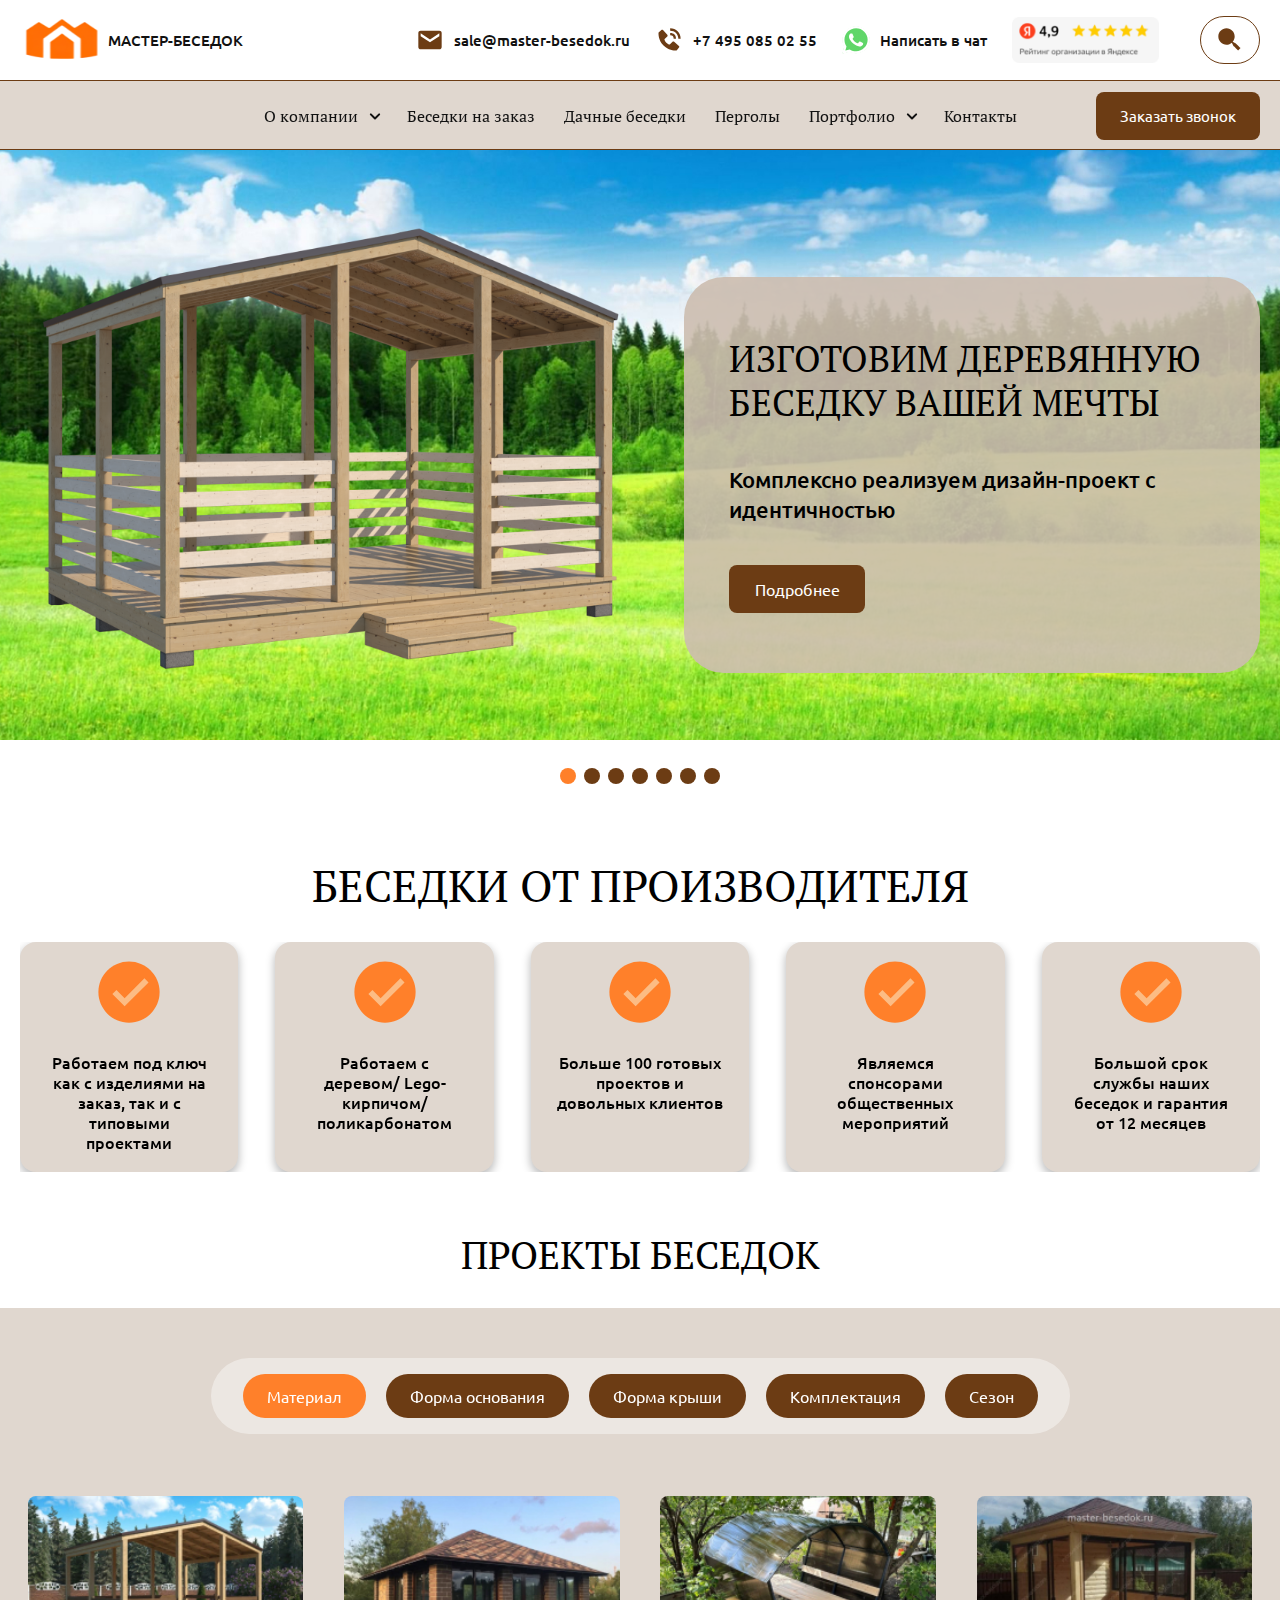
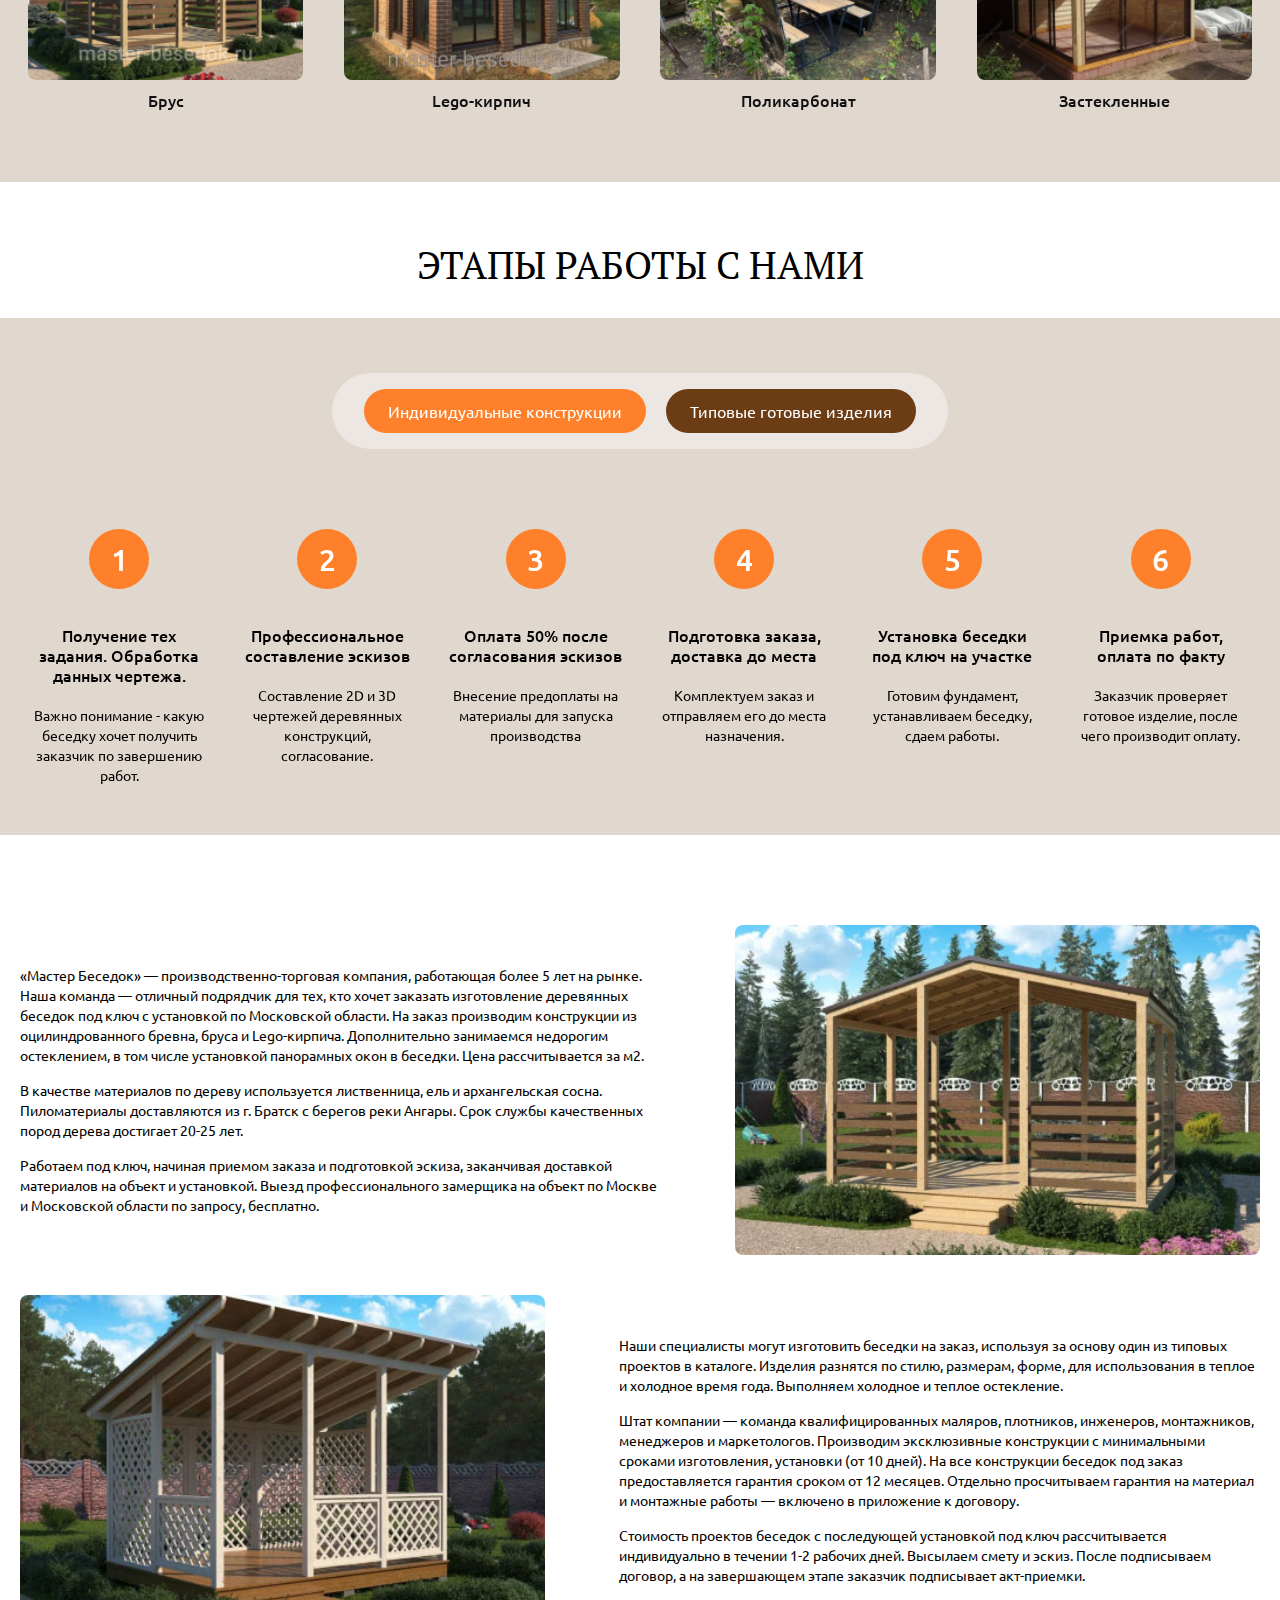
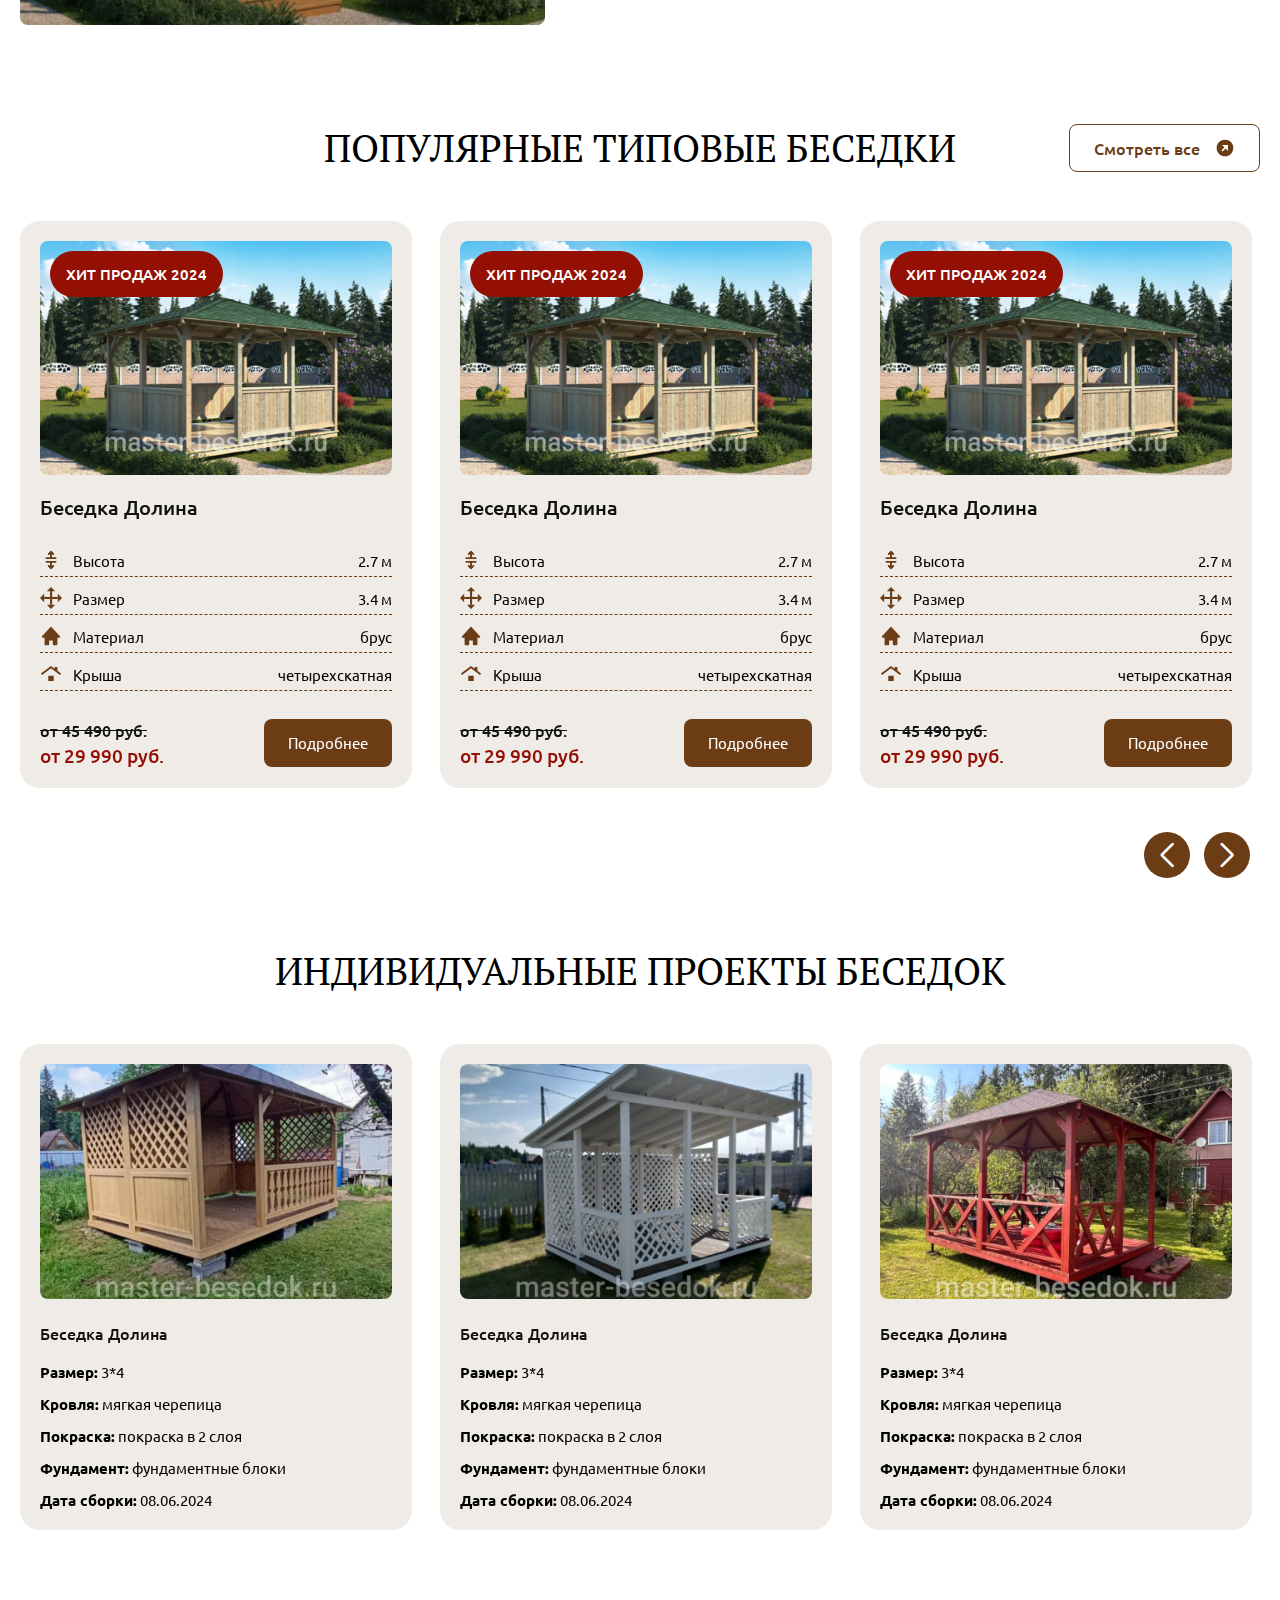
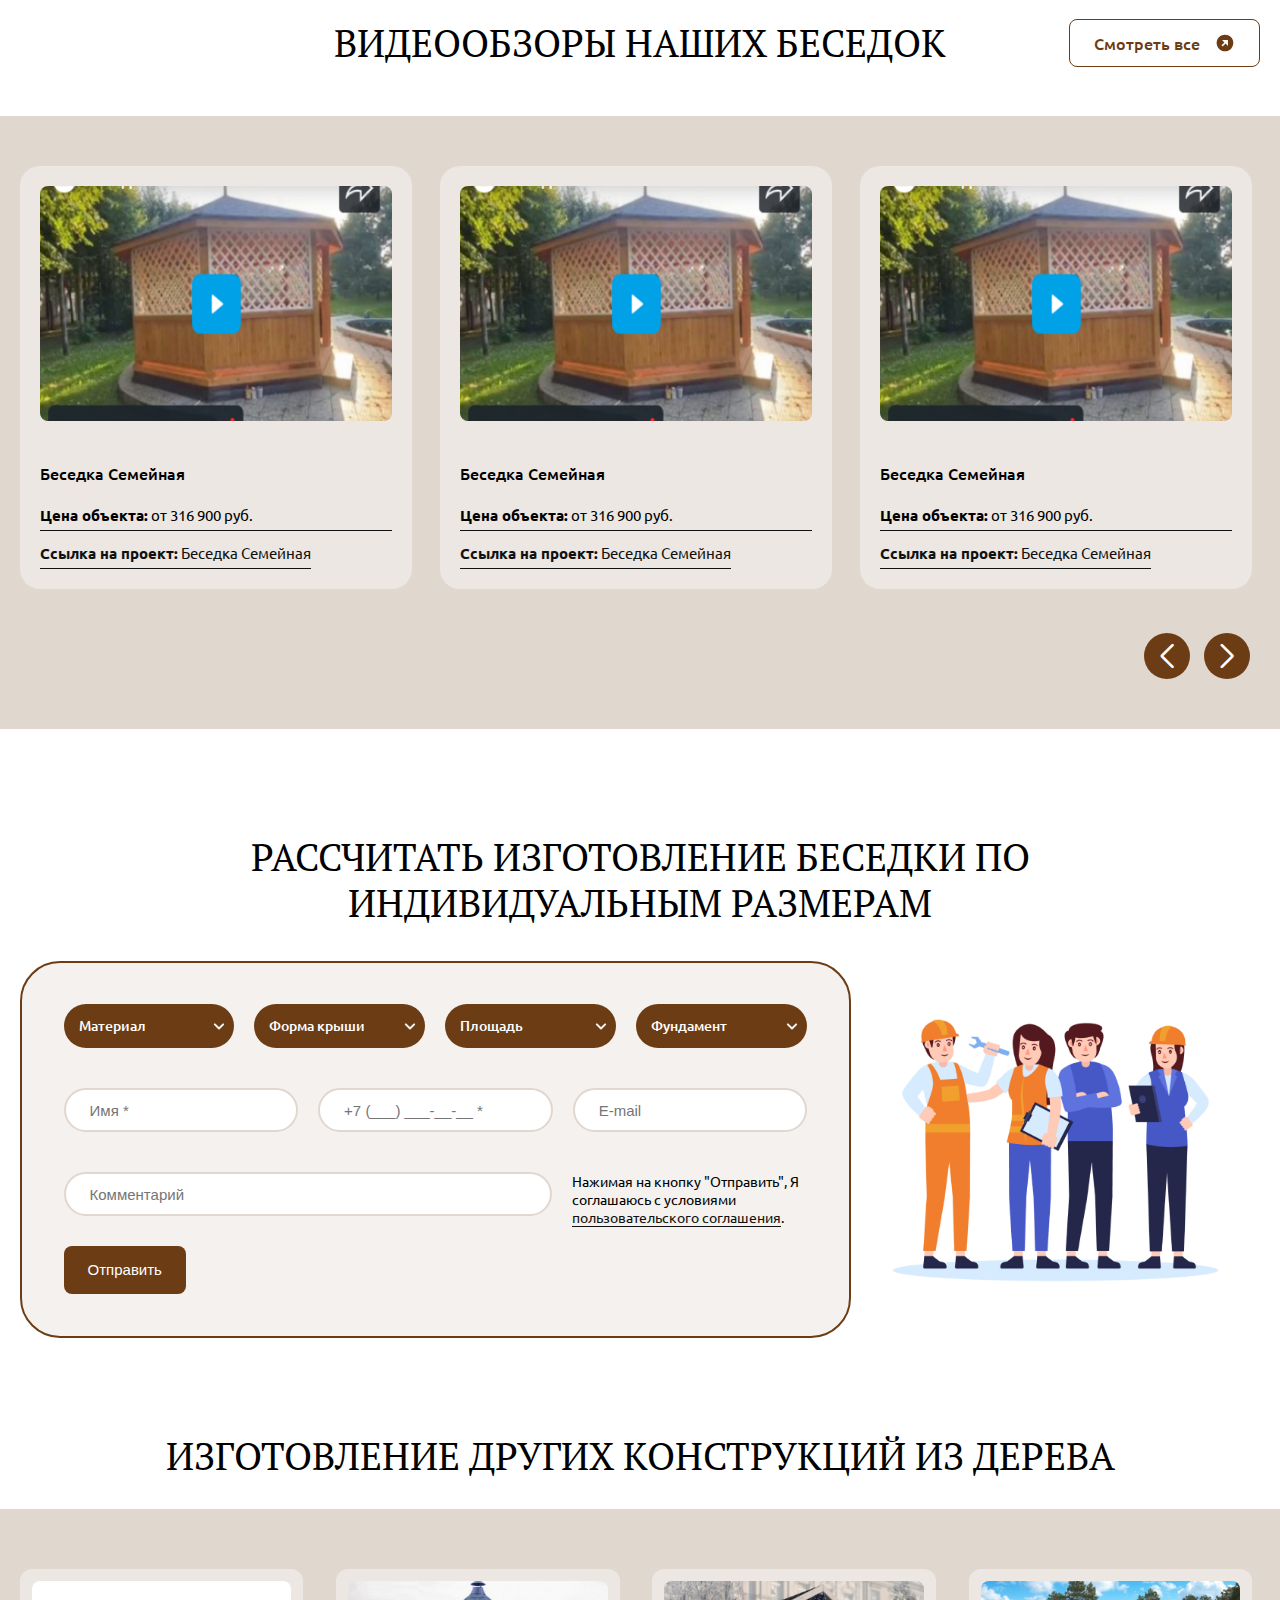
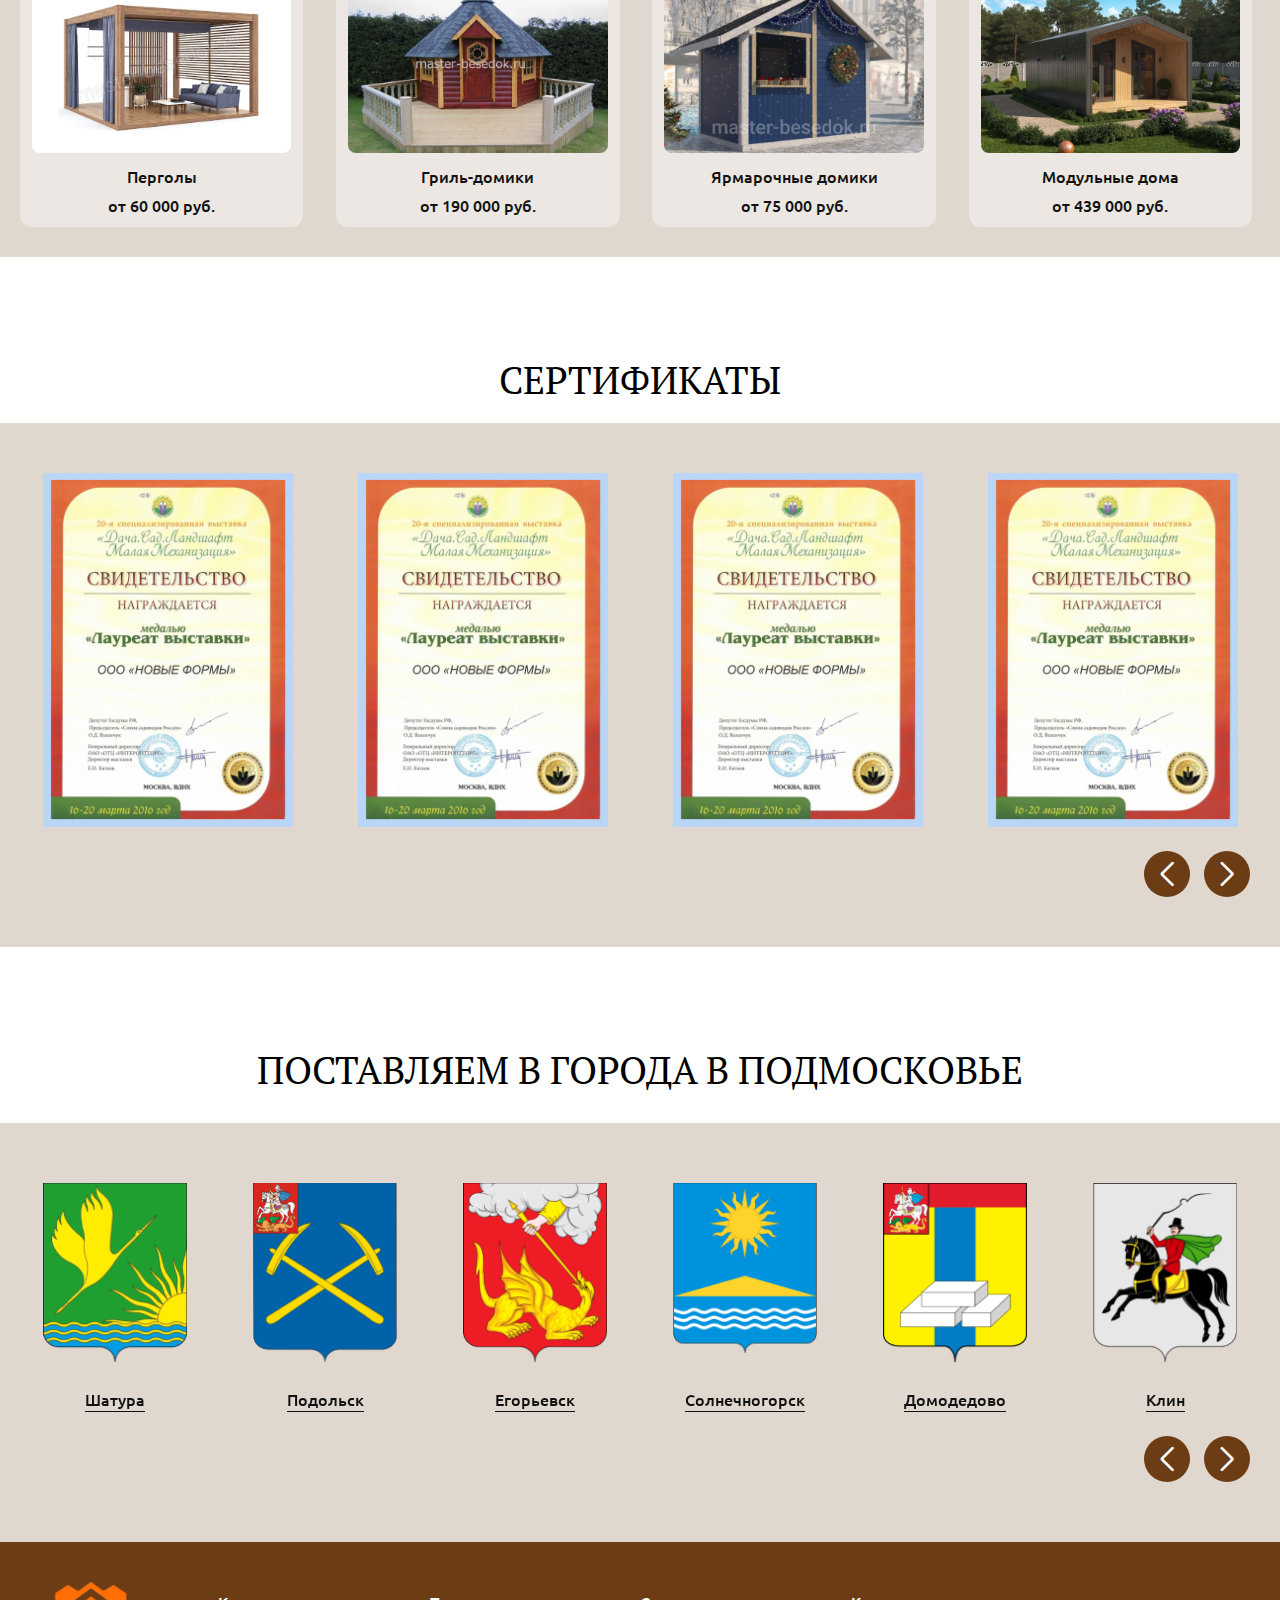
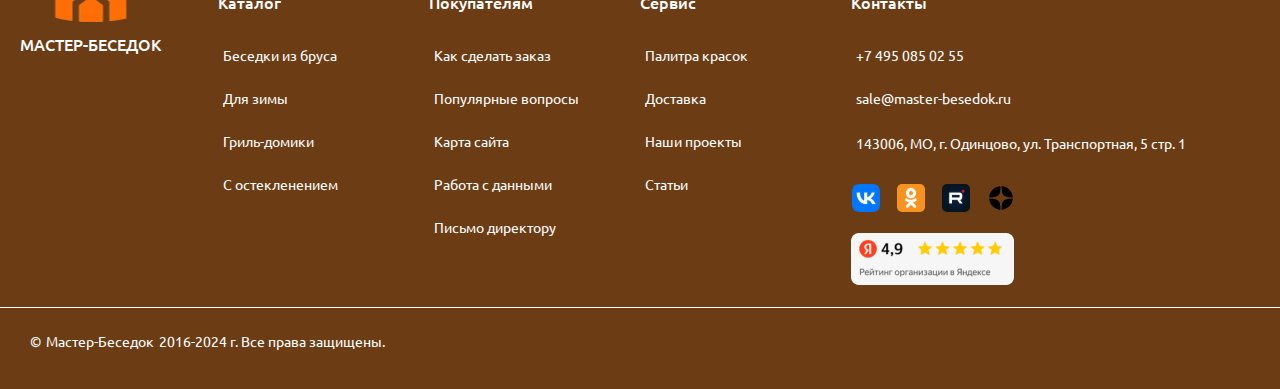
==== commit 175825e2: "Add files via upload" ====
--- a/index.html
+++ b/index.html
@@ -60,172 +60,240 @@
         </div>
     </div>
 </header>
-    <div class="navbar">
-    <div class="container">
-        <div class="navbar__block">
-            <nav class="navbar__nav">
-                <ul class="menu">
-                    <li class="menu__item">
-                        <a href="index.html" class="menu__item-link">Главная</a>
-                    </li>
-                    <li class="menu__item menu__item-parent">
-                        <a href="#" class="menu__item-link">О компании</a>
-                        <ul class="submenu">
-                            <li class="submenu__item">
-                                <a href="#" class="submenu__item-link">Производство</a>
-                            </li>
-                            <li class="submenu__item">
-                                <a href="#" class="submenu__item-link">Гарантии</a>
-                            </li>
-                            <li class="submenu__item">
-                                <a href="#" class="submenu__item-link">Доставка и оплата</a>
-                            </li>
-                        </ul>
-                    </li>
-                    <li class="menu__item">
-                        <a href="catalog.html" class="menu__item-link">Беседки на заказ</a>
-                    </li>
-                    <li class="menu__item">
-                        <a href="catalog.html" class="menu__item-link">Дачные беседки</a>
-                    </li>
-                    <li class="menu__item">
-                        <a href="catalog.html" class="menu__item-link">Перголы</a>
-                    </li>
-                    <li class="menu__item menu__item-parent">
-                        <a href="#" class="menu__item-link">Портфолио</a>
-                        <ul class="submenu">
-                            <li class="submenu__item">
-                                <a href="catalog.html" class="submenu__item-link">Беседки на заказ</a>
-                            </li>
-                            <li class="submenu__item">
-                                <a href="catalog.html" class="submenu__item-link">Дачные беседки</a>
-                            </li>
-                            <li class="submenu__item">
-                                <a href="catalog.html" class="submenu__item-link">Перголы</a>
-                            </li>
-                        </ul>
-                    </li>
-                    <li class="menu__item">
-                        <a href="#" class="menu__item-link">Контакты</a>
-                    </li>
-                    <li class="menu__item menu__search">
-                        <form class="menu__search-form" method="GET" action="/search/">
-                            <input type="text" class="menu__search-form--input" name="search" required="required"
-                                placeholder="Введите слово для поиска..">
-                            <button class="menu__search-form--btn">Поиск</button>
-                        </form>
-                    </li>
-                    <li class="menu__item menu__email">
-                        <a href="mailto:sale@master-besedok.ru">
-                            <img src="img/icon-email.svg" alt="icon">
-                            <span>sale@master-besedok.ru</span>
-                        </a>
-                    </li>
-                    <li class="menu__item menu__callback">
-                        <a href="#" class="callback">Заказать звонок</a>
-                    </li>
-                    <li class="menu__item menu__rating">
-                        <a href="">
-                            <img src="img/rating.png" alt="rating">
-                        </a>
-                    </li>
-                </ul>
-                <div class="navbar__info">
-                    <div class="navbar__info-callback">
-                        <a href="#" class="callback">Заказать звонок</a>
-                    </div>
-                </div>
-            </nav>
-            <nav class="navbar__catalog">
-                <div class="catalog" id="catalog">
-                    <a href="#" class="catalog__link">Каталог товаров</a>
-                    <ul class="catalog__menu">
-                        <li class="catalog__item catalog__item-parent">
-                            <a href="catalog.html" class="catalog__item-link">Комплектация<span></span></a>
-                            <ul class="submenu">
-                                <li class="submenu__item">
-                                    <a href="product.html" class="submenu__item-link">С барбекю</a>
-                                </li>
-                                <li class="submenu__item">
-                                    <a href="product.html" class="submenu__item-link">С летней кухней</a>
-                                </li>
-                            </ul>
-                        </li>
-                        <li class="catalog__item catalog__item-parent">
-                            <a href="catalog.html" class="catalog__item-link">Материал<span></span></a>
-                            <ul class="submenu">
-                                <li class="submenu__item">
-                                    <a href="product.html" class="submenu__item-link">Брус</a>
-                                </li>
-                                <li class="submenu__item">
-                                    <a href="product.html" class="submenu__item-link">Оцилиндрованное бревно</a>
-                                </li>
-                            </ul>
-                        </li>
-                        <li class="catalog__item catalog__item-parent">
-                            <a href="catalog.html" class="catalog__item-link">Форма основания<span></span></a>
-                            <ul class="submenu">
-                                <li class="submenu__item">
-                                    <a href="product.html" class="submenu__item-link">Квадратные</a>
-                                </li>
-                                <li class="submenu__item">
-                                    <a href="product.html" class="submenu__item-link">Угловые</a>
-                                </li>
-                            </ul>
-                        </li>
-                        <li class="catalog__item catalog__item-parent">
-                            <a href="catalog.html" class="catalog__item-link">Форма крыши<span></span></a>
-                            <ul class="submenu">
-                                <li class="submenu__item">
-                                    <a href="product.html" class="submenu__item-link">Односкатная крыша</a>
-                                </li>
-                                <li class="submenu__item">
-                                    <a href="product.html" class="submenu__item-link">Двухскатная крыша</a>
-                                </li>
-                            </ul>
-                        </li>
-                        <li class="catalog__item catalog__item-parent">
-                            <a href="catalog.html" class="catalog__item-link">Остекленение<span></span></a>
-                            <ul class="submenu">
-                                <li class="submenu__item">
-                                    <a href="product.html" class="submenu__item-link">Зимние</a>
-                                </li>
-                                <li class="submenu__item">
-                                    <a href="product.html" class="submenu__item-link">Летние</a>
-                                </li>
-                            </ul>
-                        </li>
-                        <li class="catalog__item catalog__item-parent">
-                            <a href="catalog.html" class="catalog__item-link">Стиль<span></span></a>
-                            <ul class="submenu">
-                                <li class="submenu__item">
-                                    <a href="product.html" class="submenu__item-link">Финские</a>
-                                </li>
-                                <li class="submenu__item">
-                                    <a href="product.html" class="submenu__item-link">Японские</a>
-                                </li>
-                            </ul>
-                        </li>
-                        <li class="catalog__item catalog__item-parent">
-                            <a href="catalog.html" class="catalog__item-link">Производитель<span></span></a>
-                            <ul class="submenu">
-                                <li class="submenu__item">
-                                    <a href="product.html" class="submenu__item-link">Агросфера</a>
-                                </li>
-                                <li class="submenu__item">
-                                    <a href="product.html" class="submenu__item-link">Череповецкие</a>
-                                </li>
-                            </ul>
-                        </li>
-                    </ul>
-                </div>
-            </nav>
-            <button class="burger">
-                <span></span>
-            </button>
-        </div>
-    </div>
+    <div class="navbar" id="navbar">
+  <div class="container">
+    <div class="navbar__block">
+      <nav class="navbar__nav">
+        <ul class="menu">
+          <li class="menu__item">
+            <a href="index.html" class="menu__item-link">Главная</a>
+          </li>
+          <li class="menu__item menu__item-parent">
+            <a href="about.html" class="menu__item-link">О компании</a>
+            <ul class="submenu">
+              <li class="submenu__item">
+                <a href="manufacture.html" class="submenu__item-link">Производство</a>
+              </li>
+              <li class="submenu__item">
+                <a href="garantee.html" class="submenu__item-link">Гарантии</a>
+              </li>
+              <li class="submenu__item">
+                <a href="delivery.html" class="submenu__item-link">Доставка и оплата</a>
+              </li>
+              <li class="submenu__item">
+                <a href="video.html" class="submenu__item-link">Видео-обзоры</a>
+              </li>
+              <li class="submenu__item">
+                <a href="faq.html" class="submenu__item-link">Вопросы и ответы</a>
+              </li>
+              <li class="submenu__item">
+                <a href="action.html" class="submenu__item-link">Акции</a>
+              </li>
+              <li class="submenu__item">
+                <a href="projects.html" class="submenu__item-link">Проекты и отзывы</a>
+              </li>
+              <li class="submenu__item">
+                <a href="articles.html" class="submenu__item-link">Статьи</a>
+              </li>
+            </ul>
+          </li>
+          <li class="menu__item">
+            <a href="catalog.html" class="menu__item-link">Беседки на заказ</a>
+          </li>
+          <li class="menu__item">
+            <a href="catalog.html" class="menu__item-link">Дачные беседки</a>
+          </li>
+          <li class="menu__item">
+            <a href="catalog.html" class="menu__item-link">Перголы</a>
+          </li>
+          <li class="menu__item menu__item-parent">
+            <a href="#" class="menu__item-link">Портфолио</a>
+            <ul class="submenu">
+              <li class="submenu__item">
+                <a href="catalog.html" class="submenu__item-link"
+                  >Беседки на заказ</a
+                >
+              </li>
+              <li class="submenu__item">
+                <a href="catalog.html" class="submenu__item-link"
+                  >Дачные беседки</a
+                >
+              </li>
+              <li class="submenu__item">
+                <a href="catalog.html" class="submenu__item-link">Перголы</a>
+              </li>
+            </ul>
+          </li>
+          <li class="menu__item">
+            <a href="contacts.html" class="menu__item-link">Контакты</a>
+          </li>
+          <li class="menu__item menu__search">
+            <form class="menu__search-form" method="GET" action="/search/">
+              <input
+                type="text"
+                class="menu__search-form--input"
+                name="search"
+                required="required"
+                placeholder="Введите слово для поиска.."
+              />
+              <button class="menu__search-form--btn">Поиск</button>
+            </form>
+          </li>
+          <li class="menu__item menu__email">
+            <a href="mailto:sale@master-besedok.ru">
+              <img src="img/icon-email.svg" alt="icon" />
+              <span>sale@master-besedok.ru</span>
+            </a>
+          </li>
+          <li class="menu__item menu__callback">
+            <a href="#" class="callback">Заказать звонок</a>
+          </li>
+          <li class="menu__item menu__rating">
+            <a href="">
+              <img src="img/rating.png" alt="rating" />
+            </a>
+          </li>
+        </ul>
+        <div class="navbar__info">
+          <div class="navbar__info-whatsapp">
+            <a
+              href="https://wa.me/+74950850255?text=Добрый%20день!%20Хотел%20бы%20узнать%20подробнее%20о%20ваших%20товарах."
+            >
+              <img src="img/icon-wa.svg" alt="icon" />
+            </a>
+          </div>
+          <div class="navbar__info-phone">
+            <a href="tel:+74950850255">
+              <img src="img/icon-phone.svg" alt="icon" />
+              <span>+7 495 085 02 55</span>
+            </a>
+          </div>
+          <div class="navbar__info-callback">
+            <a href="#" class="callback">Заказать звонок</a>
+          </div>
+        </div>
+      </nav>
+      <nav class="navbar__catalog">
+        <div class="catalog" id="catalog">
+          <a href="#" class="catalog__link">Каталог товаров</a>
+          <ul class="catalog__menu">
+            <li class="catalog__item catalog__item-parent">
+              <a href="catalog.html" class="catalog__item-link"
+                >Комплектация<span></span
+              ></a>
+              <ul class="submenu">
+                <li class="submenu__item">
+                  <a href="product.html" class="submenu__item-link"
+                    >С барбекю</a
+                  >
+                </li>
+                <li class="submenu__item">
+                  <a href="product.html" class="submenu__item-link"
+                    >С летней кухней</a
+                  >
+                </li>
+              </ul>
+            </li>
+            <li class="catalog__item catalog__item-parent">
+              <a href="catalog.html" class="catalog__item-link"
+                >Материал<span></span
+              ></a>
+              <ul class="submenu">
+                <li class="submenu__item">
+                  <a href="product.html" class="submenu__item-link">Брус</a>
+                </li>
+                <li class="submenu__item">
+                  <a href="product.html" class="submenu__item-link"
+                    >Оцилиндрованное бревно</a
+                  >
+                </li>
+              </ul>
+            </li>
+            <li class="catalog__item catalog__item-parent">
+              <a href="catalog.html" class="catalog__item-link"
+                >Форма основания<span></span
+              ></a>
+              <ul class="submenu">
+                <li class="submenu__item">
+                  <a href="product.html" class="submenu__item-link"
+                    >Квадратные</a
+                  >
+                </li>
+                <li class="submenu__item">
+                  <a href="product.html" class="submenu__item-link">Угловые</a>
+                </li>
+              </ul>
+            </li>
+            <li class="catalog__item catalog__item-parent">
+              <a href="catalog.html" class="catalog__item-link"
+                >Форма крыши<span></span
+              ></a>
+              <ul class="submenu">
+                <li class="submenu__item">
+                  <a href="product.html" class="submenu__item-link"
+                    >Односкатная крыша</a
+                  >
+                </li>
+                <li class="submenu__item">
+                  <a href="product.html" class="submenu__item-link"
+                    >Двухскатная крыша</a
+                  >
+                </li>
+              </ul>
+            </li>
+            <li class="catalog__item catalog__item-parent">
+              <a href="catalog.html" class="catalog__item-link"
+                >Остекленение<span></span
+              ></a>
+              <ul class="submenu">
+                <li class="submenu__item">
+                  <a href="product.html" class="submenu__item-link">Зимние</a>
+                </li>
+                <li class="submenu__item">
+                  <a href="product.html" class="submenu__item-link">Летние</a>
+                </li>
+              </ul>
+            </li>
+            <li class="catalog__item catalog__item-parent">
+              <a href="catalog.html" class="catalog__item-link"
+                >Стиль<span></span
+              ></a>
+              <ul class="submenu">
+                <li class="submenu__item">
+                  <a href="product.html" class="submenu__item-link">Финские</a>
+                </li>
+                <li class="submenu__item">
+                  <a href="product.html" class="submenu__item-link">Японские</a>
+                </li>
+              </ul>
+            </li>
+            <li class="catalog__item catalog__item-parent">
+              <a href="catalog.html" class="catalog__item-link"
+                >Производитель<span></span
+              ></a>
+              <ul class="submenu">
+                <li class="submenu__item">
+                  <a href="product.html" class="submenu__item-link"
+                    >Агросфера</a
+                  >
+                </li>
+                <li class="submenu__item">
+                  <a href="product.html" class="submenu__item-link"
+                    >Череповецкие</a
+                  >
+                </li>
+              </ul>
+            </li>
+          </ul>
+        </div>
+      </nav>
+      <button class="burger">
+        <span></span>
+      </button>
+    </div>
+  </div>
 </div>
+
     <section class="slider">
     <div class="slider__block">
         <div class="swiper swiper-slider">
@@ -352,7 +420,7 @@
                     <div class="tabs__content-item projects__block swiper-project-1 swiper">
                         <div class="swiper-wrapper projects__wrapper">
                             <div class="swiper-slide">
-                                <a href="" class="projects__item">
+                                <a href="" class="projects__item" title="Брус">
                                     <div class="projects__item-img">
                                         <img src="img/projects1.jpg" alt="img">
                                     </div>
@@ -360,7 +428,7 @@
                                 </a>
                             </div>
                             <div class="swiper-slide">
-                                <a href="" class="projects__item">
+                                <a href="" class="projects__item" title="Lego-кирпич">
                                     <div class="projects__item-img">
                                         <img src="img/projects2.jpg" alt="img">
                                     </div>
@@ -368,7 +436,7 @@
                                 </a>
                             </div>
                             <div class="swiper-slide">
-                                <a href="" class="projects__item">
+                                <a href="" class="projects__item" title="Поликарбонат">
                                     <div class="projects__item-img">
                                         <img src="img/projects3.jpg" alt="img">
                                     </div>
@@ -376,7 +444,7 @@
                                 </a>
                             </div>
                             <div class="swiper-slide">
-                                <a href="" class="projects__item">
+                                <a href="" class="projects__item" title="Застекленные">
                                     <div class="projects__item-img">
                                         <img src="img/projects4.jpg" alt="img">
                                     </div>
@@ -390,7 +458,7 @@
                     <div class="tabs__content-item projects__block swiper-project-2">
                         <div class="swiper-wrapper projects__wrapper">
                             <div class="swiper-slide">
-                                <a href="" class="projects__item">
+                                <a href="" class="projects__item" title="Поликарбонат">
                                     <div class="projects__item-img">
                                         <img src="img/projects3.jpg" alt="img">
                                     </div>
@@ -398,7 +466,7 @@
                                 </a>
                             </div>
                             <div class="swiper-slide">
-                                <a href="" class="projects__item">
+                                <a href="" class="projects__item" title="Застекленные">
                                     <div class="projects__item-img">
                                         <img src="img/projects4.jpg" alt="img">
                                     </div>
@@ -412,7 +480,7 @@
                     <div class="tabs__content-item projects__block swiper-project-3">
                         <div class="swiper-wrapper projects__wrapper">
                             <div class="swiper-slide">
-                                <a href="" class="projects__item">
+                                <a href="" class="projects__item" title="Брус">
                                     <div class="projects__item-img">
                                         <img src="img/projects1.jpg" alt="img">
                                     </div>
@@ -420,7 +488,7 @@
                                 </a>
                             </div>
                             <div class="swiper-slide">
-                                <a href="" class="projects__item">
+                                <a href="" class="projects__item" title="Застекленные">
                                     <div class="projects__item-img">
                                         <img src="img/projects4.jpg" alt="img">
                                     </div>
@@ -434,7 +502,7 @@
                     <div class="tabs__content-item projects__block swiper-project-4 swiper">
                         <div class="swiper-wrapper projects__wrapper">
                             <div class="swiper-slide">
-                                <a href="" class="projects__item">
+                                <a href="" class="projects__item" title="Брус">
                                     <div class="projects__item-img">
                                         <img src="img/projects1.jpg" alt="img">
                                     </div>
@@ -442,7 +510,7 @@
                                 </a>
                             </div>
                             <div class="swiper-slide">
-                                <a href="" class="projects__item">
+                                <a href="" class="projects__item" title="Lego-кирпич">
                                     <div class="projects__item-img">
                                         <img src="img/projects2.jpg" alt="img">
                                     </div>
@@ -456,7 +524,7 @@
                     <div class="tabs__content-item projects__block swiper-project-5">
                         <div class="swiper-wrapper projects__wrapper">
                             <div class="swiper-slide">
-                                <a href="" class="projects__item">
+                                <a href="" class="projects__item" title="Lego-кирпич">
                                     <div class="projects__item-img">
                                         <img src="img/projects2.jpg" alt="img">
                                     </div>
@@ -464,7 +532,7 @@
                                 </a>
                             </div>
                             <div class="swiper-slide">
-                                <a href="" class="projects__item">
+                                <a href="" class="projects__item" title="Застекленные">
                                     <div class="projects__item-img">
                                         <img src="img/projects4.jpg" alt="img">
                                     </div>
@@ -718,7 +786,7 @@
             <div class="swiper-wrapper best__wrapper">
                 <div class="swiper-slide">
                     <div class="best__item">
-                        <a href="" class="best__item-img">
+                        <a href="" class="best__item-img" title="Беседка Долина">
                             <img src="img/best1.jpg" alt="img">
                             <div class="best__item-img--discount">Хит продаж 2024</div>
                         </a>
@@ -774,7 +842,7 @@
                 </div>
                 <div class="swiper-slide">
                     <div class="best__item">
-                        <a href="" class="best__item-img">
+                        <a href="" class="best__item-img" title="Беседка Долина">
                             <img src="img/best1.jpg" alt="img">
                             <div class="best__item-img--discount">Хит продаж 2024</div>
                         </a>
@@ -830,7 +898,7 @@
                 </div>
                 <div class="swiper-slide">
                     <div class="best__item">
-                        <a href="" class="best__item-img">
+                        <a href="" class="best__item-img" title="Беседка Долина">
                             <img src="img/best1.jpg" alt="img">
                             <div class="best__item-img--discount">Хит продаж 2024</div>
                         </a>
@@ -903,10 +971,10 @@
                 <div class="swiper-wrapper individual__wrapper">
                     <div class="swiper-slide">
                         <div class="individual__item">
-                            <div class="individual__item-img">
+                            <a href="" class="individual__item-img" title="Беседка Долина">
                                 <img src="img/individual1.png" alt="img">
-                            </div>
-                            <h4 class="individual__subtitle"><a href="">Беседка Долина</a></h4>
+                            </a>
+                            <span class="individual__subtitle"><a href="">Беседка Долина</a></span>
                             <p><b>Размер:</b> 3*4</p>
                             <p><b>Кровля:</b> мягкая черепица</p>
                             <p><b>Покраска:</b> покраска в 2 слоя</p>
@@ -916,10 +984,10 @@
                     </div>
                     <div class="swiper-slide">
                         <div class="individual__item">
-                            <div class="individual__item-img">
+                            <a href="" class="individual__item-img" title="Беседка Долина">
                                 <img src="img/individual2.png" alt="img">
-                            </div>
-                            <h4 class="individual__subtitle"><a href="">Беседка Долина</a></h4>
+                            </a>
+                            <span class="individual__subtitle"><a href="">Беседка Долина</a></span>
                             <p><b>Размер:</b> 3*4</p>
                             <p><b>Кровля:</b> мягкая черепица</p>
                             <p><b>Покраска:</b> покраска в 2 слоя</p>
@@ -929,10 +997,10 @@
                     </div>
                     <div class="swiper-slide">
                         <div class="individual__item">
-                            <div class="individual__item-img">
+                            <a href="" class="individual__item-img" title="Беседка Долина">
                                 <img src="img/individual3.png" alt="img">
-                            </div>
-                            <h4 class="individual__subtitle"><a href="">Беседка Долина</a></h4>
+                            </a>
+                            <span class="individual__subtitle"><a href="">Беседка Долина</a></span>
                             <p><b>Размер:</b> 3*4</p>
                             <p><b>Кровля:</b> мягкая черепица</p>
                             <p><b>Покраска:</b> покраска в 2 слоя</p>
@@ -960,7 +1028,7 @@
                 <div class="swiper-wrapper video__wrapper">
                     <div class="swiper-slide">
                         <div class="video__item">
-                            <div class="video__item-img">
+                            <div class="video__item-img" title="Беседка Семейная">
                                 <img src="img/video1.png" alt="img">
                             </div>
                             <h4 class="video__subtitle">Беседка Семейная</h4>
@@ -970,7 +1038,7 @@
                     </div>
                     <div class="swiper-slide">
                         <div class="video__item">
-                            <div class="video__item-img">
+                            <div class="video__item-img" title="Беседка Семейная">
                                 <img src="img/video1.png" alt="img">
                             </div>
                             <h4 class="video__subtitle">Беседка Семейная</h4>
@@ -980,7 +1048,7 @@
                     </div>
                     <div class="swiper-slide">
                         <div class="video__item">
-                            <div class="video__item-img">
+                            <div class="video__item-img" title="Беседка Семейная">
                                 <img src="img/video1.png" alt="img">
                             </div>
                             <h4 class="video__subtitle">Беседка Семейная</h4>
@@ -1053,7 +1121,7 @@
             </div>
             <div class="calc__form-inputs">
                 <input type="text" placeholder="Имя *" required="required" name="name">
-                <input type="text" placeholder="+7 (___) ___-__-__ *" id="phone_cons" required="required" name="phone">
+                <input type="text" placeholder="+7 (___) ___-__-__ *" class="phone_mask" required="required" name="phone">
                 <input type="email" placeholder="E-mail" name="email">
             </div>
             <div class="calc__form-comment">
@@ -1087,9 +1155,9 @@
                 <div class="swiper-wrapper other__wrapper">
                     <div class="swiper-slide">
                         <div class="other__item">
-                            <div class="other__item-img">
+                            <a href="" class="other__item-img" title="Перголы">
                                 <img src="img/other1.jpg" alt="other">
-                            </div>
+                            </a>
                             <a href="" class="other__item-title">Перголы</a>
                             <div class="other__item-info">
                                 <div class="other__item-info--price">
@@ -1100,9 +1168,9 @@
                     </div>
                     <div class="swiper-slide">
                         <div class="other__item">
-                            <div class="other__item-img">
+                            <a href="" class="other__item-img" title="Гриль-домики">
                                 <img src="img/other2.jpg" alt="other">
-                            </div>
+                            </a>
                             <a href="" class="other__item-title">Гриль-домики</a>
                             <div class="other__item-info">
                                 <div class="other__item-info--price">
@@ -1113,9 +1181,9 @@
                     </div>
                     <div class="swiper-slide">
                         <div class="other__item">
-                            <div class="other__item-img">
+                            <a href="" class="other__item-img" title="Ярмарочные домики">
                                 <img src="img/other3.jpg" alt="other">
-                            </div>
+                            </a>
                             <a href="" class="other__item-title">Ярмарочные домики</a>
                             <div class="other__item-info">
                                 <div class="other__item-info--price">
@@ -1126,9 +1194,9 @@
                     </div>
                     <div class="swiper-slide">
                         <div class="other__item">
-                            <div class="other__item-img">
+                            <a href="" class="other__item-img" title="Модульные дома">
                                 <img src="img/other4.jpg" alt="other">
-                            </div>
+                            </a>
                             <a href="" class="other__item-title">Модульные дома</a>
                             <div class="other__item-info">
                                 <div class="other__item-info--price">
@@ -1150,7 +1218,7 @@
     </div>
     <div class="container-fluid cert__container">
         <div class="container">
-            <div class="cert__block swiper">
+            <div class="cert__block swiper swiper-with-buttons">
                 <div class="swiper-cert">
                     <div class="swiper-wrapper">
                         <div class="swiper-slide cert__item">
@@ -1190,43 +1258,43 @@
             <div class="gerb__block swiper">
                 <div class="swiper-gerb">
                     <div class="swiper-wrapper">
-                        <a href="" class="swiper-slide gerb__item">
+                        <a href="" class="swiper-slide gerb__item" title="Шатура">
                             <div class="gerb__item-img">
                                 <img src="img/gerb1.png" alt="Шатура">
                             </div>
                             <div class="gerb__item-title">Шатура</div>
                         </a>
-                        <a href="" class="swiper-slide gerb__item">
+                        <a href="" class="swiper-slide gerb__item" title="Подольск">
                             <div class="gerb__item-img">
                                 <img src="img/gerb2.png" alt="Подольск">
                             </div>
                             <div class="gerb__item-title">Подольск</div>
                         </a>
-                        <a href="" class="swiper-slide gerb__item">
+                        <a href="" class="swiper-slide gerb__item" title="Егорьевск">
                             <div class="gerb__item-img">
                                 <img src="img/gerb3.png" alt="Егорьевск">
                             </div>
                             <div class="gerb__item-title">Егорьевск</div>
                         </a>
-                        <a href="" class="swiper-slide gerb__item">
+                        <a href="" class="swiper-slide gerb__item" title="Солнечногорск">
                             <div class="gerb__item-img">
                                 <img src="img/gerb4.png" alt="Солнечногорск">
                             </div>
                             <div class="gerb__item-title">Солнечногорск</div>
                         </a>
-                        <a href="" class="swiper-slide gerb__item">
+                        <a href="" class="swiper-slide gerb__item" title="Домодедово">
                             <div class="gerb__item-img">
                                 <img src="img/gerb5.png" alt="Домодедово">
                             </div>
                             <div class="gerb__item-title">Домодедово</div>
                         </a>
-                        <a href="" class="swiper-slide gerb__item">
+                        <a href="" class="swiper-slide gerb__item" title="Клин">
                             <div class="gerb__item-img">
                                 <img src="img/gerb6.png" alt="Клин">
                             </div>
                             <div class="gerb__item-title">Клин</div>
                         </a>
-                        <a href="" class="swiper-slide gerb__item">
+                        <a href="" class="swiper-slide gerb__item" title="Орехово-Зуево">
                             <div class="gerb__item-img">
                                 <img src="img/gerb7.png" alt="Орехово-Зуево">
                             </div>
@@ -1326,7 +1394,7 @@
             <form class="form">
     <div class="form__inputs">
         <input type="text" placeholder="Имя *" required="required" name="name">
-        <input type="text" placeholder="+7 (___) ___-__-__ *" id="phone_modal" required="required" name="phone">
+        <input type="text" placeholder="+7 (___) ___-__-__ *" class="phone_mask" required="required" name="phone">
         <input type="email" placeholder="E-mail" name="email">
     </div>
     <div class="form__comment">
--- a/css/style.min.css
+++ b/css/style.min.css
@@ -1 +1 @@
-@import url('https://fonts.googleapis.com/css2?family=PT+Serif&family=Ubuntu:wght@400; 500&display=swap');*{padding:0;margin:0;border:0}*,:after,:before{-webkit-box-sizing:border-box;box-sizing:border-box}aside,footer,header,nav,section{display:block}body{line-height:1;-ms-text-size-adjust:100%;-moz-text-size-adjust:100%;-webkit-text-size-adjust:100%}input::-ms-clear{display:none}button{cursor:pointer}button::-moz-focus-inner{padding:0;border:0}a,a:visited{text-decoration:none}a:hover{text-decoration:none}ul li{list-style:none}img{vertical-align:top}h1,h2,h3,h4,h5,h6{font-weight:inherit;font-size:inherit}.container{max-width:1629px;width:100%;margin:0 auto;padding:0 20px}body{font-family:Ubuntu,sans-serif;font-weight:400;font-style:normal;font-size:16px;overflow-x:hidden}body.locked{overflow:hidden}body.locked.open{padding-right:0!important}a{-webkit-transition:all .3s ease;-o-transition:all .3s ease;transition:all .3s ease}@-webkit-keyframes fade{0%{opacity:0}100%{opacity:1}}@keyframes fade{0%{opacity:0}100%{opacity:1}}h1{font-size:48px;line-height:56px;font-family:"PT Serif",serif;text-align:center;margin-bottom:50px;text-transform:uppercase;width:100%;max-width:1000px;margin-left:auto;margin-right:auto}h2,h3{font-size:40px;line-height:48px;font-family:"PT Serif",serif;text-align:center;margin-bottom:50px;text-transform:uppercase;width:100%;max-width:1000px;margin-left:auto;margin-right:auto}.custom-checkbox{position:relative;display:inline-block;width:24px;height:24px}.custom-checkbox input[type=checkbox]{position:absolute;width:100%;height:100%;margin:0;opacity:0;cursor:pointer;z-index:2}.custom-checkbox input[type=checkbox]:checked~.checkmark{background:url(../img/icon-check-b.svg) center center no-repeat}.custom-checkbox input[type=checkbox]:checked~.checkmark::after{content:"";position:absolute;left:7px;top:3px;width:6px;height:12px;border:solid #fff;border-width:0 2px 2px 0;-webkit-transform:rotate(45deg);-ms-transform:rotate(45deg);transform:rotate(45deg)}.custom-checkbox .checkmark{position:absolute;top:0;left:0;width:100%;height:100%;background-color:#fff;border:1px solid #111;border-radius:4px}.custom-checkbox .checkmark::after{content:"";position:absolute;display:none}.header{height:110px;background:#fff}.header__block{height:110px;display:-webkit-box;display:-ms-flexbox;display:flex;-webkit-box-pack:justify;-ms-flex-pack:justify;justify-content:space-between;-webkit-box-align:center;-ms-flex-align:center;align-items:center;gap:25px}.header__logo{display:-webkit-box;display:-ms-flexbox;display:flex;gap:5px;-webkit-box-align:center;-ms-flex-align:center;align-items:center;font-size:16px;font-weight:500;color:#111;text-transform:uppercase}.header__email{margin-left:auto}.header__email a{display:-webkit-box;display:-ms-flexbox;display:flex;gap:10px;-webkit-box-align:center;-ms-flex-align:center;align-items:center;font-size:16px;font-weight:500;color:#111}.header__email a img{-webkit-transition:all .1s ease;-o-transition:all .1s ease;transition:all .1s ease}.header__email a:hover{color:#ff802a}.header__email a:hover img{-webkit-filter:invert(66%) sepia(58%) saturate(3211%) hue-rotate(338deg) brightness(98%) contrast(106%);filter:invert(66%) sepia(58%) saturate(3211%) hue-rotate(338deg) brightness(98%) contrast(106%)}.header__email img{width:28px;height:28px;-o-object-fit:contain;object-fit:contain}.header__phone a{display:-webkit-box;display:-ms-flexbox;display:flex;gap:10px;-webkit-box-align:center;-ms-flex-align:center;align-items:center;font-size:16px;font-weight:500;color:#111}.header__phone a img{-webkit-transition:all .1s ease;-o-transition:all .1s ease;transition:all .1s ease}.header__phone a:hover{color:#ff802a}.header__phone a:hover img{-webkit-filter:invert(66%) sepia(58%) saturate(3211%) hue-rotate(338deg) brightness(98%) contrast(106%);filter:invert(66%) sepia(58%) saturate(3211%) hue-rotate(338deg) brightness(98%) contrast(106%)}.header__phone img{width:28px;height:28px;-o-object-fit:contain;object-fit:contain}.header__whatsapp a{display:-webkit-box;display:-ms-flexbox;display:flex;gap:10px;-webkit-box-align:center;-ms-flex-align:center;align-items:center;font-size:16px;font-weight:500;color:#111}.header__whatsapp a:hover{color:#ff802a}.header__whatsapp img{width:28px;height:28px;-o-object-fit:contain;object-fit:contain}.header__rating a{display:-webkit-box;display:-ms-flexbox;display:flex;-webkit-box-align:center;-ms-flex-align:center;align-items:center}.header__search-block{height:48px;display:-webkit-box;display:-ms-flexbox;display:flex;-webkit-box-align:center;-ms-flex-align:center;align-items:center;-webkit-box-pack:center;-ms-flex-pack:center;justify-content:center;padding:0 16px;cursor:pointer;position:relative;width:60px}.header__search-block:after{content:"";width:28px;height:28px;background:url(../img/icon-search.svg) center center no-repeat;background-size:contain;z-index:1;-webkit-transition:all .1s ease;-o-transition:all .1s ease;transition:all .1s ease}.header__search-block:hover:after{-webkit-filter:invert(66%) sepia(58%) saturate(3211%) hue-rotate(338deg) brightness(98%) contrast(106%);filter:invert(66%) sepia(58%) saturate(3211%) hue-rotate(338deg) brightness(98%) contrast(106%)}.header__search-block.open .header__search-form{width:260px;padding-left:20px}.header__search-block.open .header__search-form--input{width:180px}.header__search-form{height:48px;width:100%;display:-webkit-box;display:-ms-flexbox;display:flex;-webkit-box-align:center;-ms-flex-align:center;align-items:center;border:1px solid #6c3c14;border-radius:48px;position:absolute;right:0;top:0;width:100%;background:#fff;-webkit-transition:all .3s ease;-o-transition:all .3s ease;transition:all .3s ease}.header__search-form--input{display:-webkit-box;display:-ms-flexbox;display:flex;width:0;height:100%;-webkit-transition:all .3s ease;-o-transition:all .3s ease;transition:all .3s ease;outline:0}.header__search-form--btn{font-size:0}.navbar{width:100%;height:100px;background:#e0d7cf;border-top:1px solid #6c3c14;border-bottom:1px solid #6c3c14;position:relative;z-index:2}.navbar__block{height:100px;position:relative;display:-webkit-box;display:-ms-flexbox;display:flex;-webkit-box-align:center;-ms-flex-align:center;align-items:center;-webkit-box-pack:center;-ms-flex-pack:center;justify-content:center}.navbar__info{position:absolute;right:0;top:50%;-webkit-transform:translateY(-50%);-ms-transform:translateY(-50%);transform:translateY(-50%);display:-webkit-box;display:-ms-flexbox;display:flex;-webkit-box-pack:center;-ms-flex-pack:center;justify-content:center;-webkit-box-align:center;-ms-flex-align:center;align-items:center}.navbar__info a{background:#6c3c14;border-radius:8px;padding:16px 24px;height:52px;color:#fff;display:block}.navbar__info a:hover{background:#ff802a}.navbar__catalog{display:none;margin-left:auto;margin-right:auto}.menu{display:-webkit-box;display:-ms-flexbox;display:flex;gap:5px}.menu__item{display:-webkit-box;display:-ms-flexbox;display:flex;-webkit-box-align:center;-ms-flex-align:center;align-items:center;position:relative;-webkit-transition:all .5s ease;-o-transition:all .5s ease;transition:all .5s ease}.menu__item:first-child{display:none}.menu__item-parent:after{content:"";display:-webkit-box;display:-ms-flexbox;display:flex;width:20px;height:20px;background:url(../img/icon-arrow-down.svg) center center no-repeat;background-size:contain;margin-left:-5px;margin-right:5px;-webkit-transition:all .4s ease;-o-transition:all .4s ease;transition:all .4s ease}.menu__item-parent:hover:after{-webkit-transform:rotate(180deg);-ms-transform:rotate(180deg);transform:rotate(180deg)}.menu__item-parent:hover .submenu{-webkit-box-shadow:0 4px 4px rgba(0,0,0,.25);box-shadow:0 4px 4px rgba(0,0,0,.25);z-index:2;height:auto;opacity:1;-webkit-transform:translateY(0);-ms-transform:translateY(0);transform:translateY(0)}.menu__item-parent:focus-within,.menu__item-parent:hover{background:#fff;border-radius:4px}.menu__item-link{display:-webkit-box;display:-ms-flexbox;display:flex;position:relative;font-size:16px;line-height:20px;font-family:"PT Serif",serif;color:#111;-webkit-transition:all .3s ease;-o-transition:all .3s ease;transition:all .3s ease;padding:12px;height:44px;background:0 0;border-radius:4px}.menu__item-link:hover{background:#fff}.menu .submenu{position:absolute;left:0;top:100%;width:-webkit-max-content;width:-moz-max-content;width:max-content;background:#e0d7cf;-webkit-box-shadow:none;box-shadow:none;z-index:-2;height:0;opacity:0;border-radius:8px;overflow:hidden;border-top:2px solid #e0d7cf;-webkit-transition:opacity .5s ease .1s,height .5s ease .1s,-webkit-transform .5s ease .1s;transition:opacity .5s ease .1s,height .5s ease .1s,-webkit-transform .5s ease .1s;-o-transition:opacity .5s ease .1s,height .5s ease .1s,transform .5s ease .1s;transition:opacity .5s ease .1s,height .5s ease .1s,transform .5s ease .1s;transition:opacity .5s ease .1s,height .5s ease .1s,transform .5s ease .1s,-webkit-transform .5s ease .1s;-webkit-transform:translateY(-44px);-ms-transform:translateY(-44px);transform:translateY(-44px)}.menu .submenu__item{display:-webkit-box;display:-ms-flexbox;display:flex;position:relative}.menu .submenu__item-link{display:-webkit-box;display:-ms-flexbox;display:flex;position:relative;font-size:16px;line-height:20px;font-family:"PT Serif",serif;color:#111;-webkit-transition:all .3s ease;-o-transition:all .3s ease;transition:all .3s ease;padding:12px;width:100%;height:44px;background:0 0;border-radius:4px}.menu .submenu__item-link:hover{background:#fff}.menu__search{margin-top:20px;margin-bottom:10px;display:none}.menu__search-form{height:48px;width:100%;display:-webkit-box;display:-ms-flexbox;display:flex;-webkit-box-align:center;-ms-flex-align:center;align-items:center;border:1px solid #6c3c14;border-radius:48px;width:100%;background:#e0d7cf;-webkit-transition:all .3s ease;-o-transition:all .3s ease;transition:all .3s ease;overflow:hidden}.menu__search-form--input{display:-webkit-box;display:-ms-flexbox;display:flex;width:calc(100% - 50px);height:100%;-webkit-transition:all .3s ease;-o-transition:all .3s ease;transition:all .3s ease;outline:0;padding-left:20px;background:#e0d7cf}.menu__search-form--btn{font-size:0;position:relative;background:#e0d7cf}.menu__search-form--btn:after{content:"";display:-webkit-box;display:-ms-flexbox;display:flex;width:28px;height:28px;background:url(../img/icon-search.svg) center center no-repeat;background-size:contain;z-index:1;-webkit-transition:all .1s ease;-o-transition:all .1s ease;transition:all .1s ease}.menu__rating{display:none;margin-top:10px}.menu__email{display:none;margin-top:10px}.menu__email a{display:-webkit-box;display:-ms-flexbox;display:flex;gap:10px;-webkit-box-align:center;-ms-flex-align:center;align-items:center;font-size:16px;font-weight:500;color:#111}.menu__email a img{-webkit-transition:all .1s ease;-o-transition:all .1s ease;transition:all .1s ease}.menu__email a:hover{color:#ff802a}.menu__email a:hover img{-webkit-filter:invert(66%) sepia(58%) saturate(3211%) hue-rotate(338deg) brightness(98%) contrast(106%);filter:invert(66%) sepia(58%) saturate(3211%) hue-rotate(338deg) brightness(98%) contrast(106%)}.menu__email img{width:28px;height:28px;-o-object-fit:contain;object-fit:contain}.menu__callback{margin-top:10px;display:none}.menu__callback a{background:#6c3c14;border-radius:8px;padding:16px 24px;height:44px;color:#fff;display:block;width:-webkit-fit-content;width:-moz-fit-content;width:fit-content}.menu__callback a:hover{background:#ff802a}.catalog{position:relative;display:-webkit-box;display:-ms-flexbox;display:flex;font-size:16px;line-height:44px;font-family:"PT Serif",serif;color:#111;-webkit-transition:all .3s ease;-o-transition:all .3s ease;transition:all .3s ease;padding:0 12px;height:44px;background:0 0;border-radius:4px}.catalog.active,.catalog:hover{background:#6c3c14}.catalog.active .catalog__link,.catalog:hover .catalog__link{color:#fff}.catalog.active .catalog__link:after,.catalog:hover .catalog__link:after{-webkit-filter:invert(99%) sepia(4%) saturate(365%) hue-rotate(41deg) brightness(122%) contrast(100%);filter:invert(99%) sepia(4%) saturate(365%) hue-rotate(41deg) brightness(122%) contrast(100%);-webkit-transform:rotate(180deg);-ms-transform:rotate(180deg);transform:rotate(180deg)}.catalog__link{display:-webkit-box;display:-ms-flexbox;display:flex;position:relative;font-size:16px;line-height:44px;font-family:"PT Serif",serif;color:#111;-webkit-transition:all .3s ease;-o-transition:all .3s ease;transition:all .3s ease;padding:0 12px;height:44px;background:0 0;border-radius:4px}.catalog__link:after{content:"";display:-webkit-box;display:-ms-flexbox;display:flex;width:20px;height:20px;background:url(../img/icon-arrow-down.svg) center center no-repeat;background-size:contain;margin-left:5px;margin-right:-5px;margin-top:10px;-webkit-transition:all .4s ease;-o-transition:all .4s ease;transition:all .4s ease}.catalog__menu{position:absolute;top:100%;left:0;background:#e0d7cf;width:100%;max-width:350px;min-width:350px;max-height:calc(100vh - 160px);overflow-y:auto;-webkit-transform:translateX(calc(-50% + 95px));-ms-transform:translateX(calc(-50% + 95px));transform:translateX(calc(-50% + 95px));padding:12px 20px;border-radius:12px;-webkit-box-shadow:0 4px 4px rgba(0,0,0,.25);box-shadow:0 4px 4px rgba(0,0,0,.25);display:none}.catalog__menu.active{display:block}.catalog__item{display:-webkit-box;display:-ms-flexbox;display:flex;-webkit-box-orient:vertical;-webkit-box-direction:normal;-ms-flex-direction:column;flex-direction:column;position:relative;-webkit-transition:all .5s ease;-o-transition:all .5s ease;transition:all .5s ease}.catalog__item.active,.catalog__item:hover{background:#6c3c14}.catalog__item.active .catalog__item-link,.catalog__item:hover .catalog__item-link{color:#fff}.catalog__item.active .catalog__item-link span:after,.catalog__item:hover .catalog__item-link span:after{-webkit-filter:invert(99%) sepia(4%) saturate(365%) hue-rotate(41deg) brightness(122%) contrast(100%);filter:invert(99%) sepia(4%) saturate(365%) hue-rotate(41deg) brightness(122%) contrast(100%)}.catalog__item.active .catalog__item-link span{-webkit-transform:translateY(-50%) rotate(180deg);-ms-transform:translateY(-50%) rotate(180deg);transform:translateY(-50%) rotate(180deg)}.catalog__item-link{display:-webkit-box;display:-ms-flexbox;display:flex;position:relative;font-size:16px;line-height:20px;font-family:"PT Serif",serif;color:#111;-webkit-transition:all .3s ease;-o-transition:all .3s ease;transition:all .3s ease;padding:12px;height:44px;background:0 0;border-radius:4px}.catalog__item-link span{cursor:pointer;position:absolute;right:5px;top:50%;-webkit-transform:translateY(-50%);-ms-transform:translateY(-50%);transform:translateY(-50%);display:-webkit-box;display:-ms-flexbox;display:flex;width:30px;height:30px}.catalog__item-link span:hover{background:#8b5120}.catalog__item-link span:hover:after{-webkit-transform:rotate(180deg);-ms-transform:rotate(180deg);transform:rotate(180deg)}.catalog__item-link span:after{content:"";display:-webkit-box;display:-ms-flexbox;display:flex;width:100%;height:100%;background:url(../img/icon-arrow-down.svg) center center no-repeat;background-size:contain;margin-left:5px;margin-right:5px;-webkit-transition:all .4s ease;-o-transition:all .4s ease;transition:all .4s ease}.catalog .submenu{background:#fff;width:100%;display:none}.catalog .submenu.active{display:block}.catalog .submenu__item{display:-webkit-box;display:-ms-flexbox;display:flex;position:relative}.catalog .submenu__item-link{display:-webkit-box;display:-ms-flexbox;display:flex;position:relative;font-size:16px;line-height:20px;font-family:"PT Serif",serif;color:#111;-webkit-transition:all .3s ease;-o-transition:all .3s ease;transition:all .3s ease;padding:12px;width:100%;height:44px;background:0 0;border-radius:4px}.catalog .submenu__item-link:hover{background:#fff}.burger{display:none;background:#e0d7cf;border-radius:4px;width:30px;height:30px;z-index:3;-webkit-transition:all .3s ease;-o-transition:all .3s ease;transition:all .3s ease}.burger.active:hover,.burger:hover{background:#6c3c14}.burger.active:hover:after,.burger.active:hover:before,.burger:hover:after,.burger:hover:before{background:#fff}.burger.active:hover span,.burger:hover span{background:#fff}.main{max-width:1629px;width:100%;margin:0 auto;padding:0 20px}.main__wrapper{display:-webkit-box;display:-ms-flexbox;display:flex;gap:20px;width:100%}.main__content{width:calc(100% - 320px)}.breadcrumb{display:block;margin:20px 0}.breadcrumb__block{min-height:30px;height:auto;display:-webkit-box;display:-ms-flexbox;display:flex;-webkit-box-align:center;-ms-flex-align:center;align-items:center;gap:5px 10px;-ms-flex-wrap:wrap;flex-wrap:wrap;padding:20px 0}.breadcrumb__link{color:#111;border-bottom:1px dashed transparent}.breadcrumb__link:hover{color:#6c3c14;border-bottom:1px dashed #6c3c14}.breadcrumb__item{border-bottom:1px solid #111}.breadcrumb span{display:inline-block;height:16px;font-weight:300;font-size:14px;line-height:16px;color:#111}.breadcrumb span+span:before{content:"/";margin-right:5px}.sidebar{height:auto;display:-webkit-box;display:-ms-flexbox;display:flex;-webkit-box-orient:vertical;-webkit-box-direction:normal;-ms-flex-direction:column;flex-direction:column;gap:20px;width:300px;-webkit-box-flex:0;-ms-flex:0 1 300px;flex:0 1 300px}.sidebar__menu{display:-webkit-box;display:-ms-flexbox;display:flex;-webkit-box-orient:vertical;-webkit-box-direction:normal;-ms-flex-direction:column;flex-direction:column;gap:10px}.sidebar__item{display:-webkit-box;display:-ms-flexbox;display:flex;-webkit-box-orient:vertical;-webkit-box-direction:normal;-ms-flex-direction:column;flex-direction:column;-webkit-box-align:start;-ms-flex-align:start;align-items:flex-start;padding:0;gap:8px;width:100%;height:auto;background:#efeae6;border-radius:8px}.sidebar__item span{display:grid;-webkit-box-align:center;-ms-flex-align:center;align-items:center;grid-template-columns:24px auto;padding:12px 20px;gap:15px;width:100%;height:48px;background:#6c3c14;border-radius:8px;color:#fff;font-size:16px;font-weight:500;line-height:20px;text-transform:uppercase}.sidebar__item span img{width:24px;height:24px;-o-object-fit:contain;object-fit:contain}.sidebar .submenu{width:100%}.sidebar .submenu__item{width:100%}.sidebar .submenu__item-link{display:-webkit-box;display:-ms-flexbox;display:flex;-webkit-box-align:center;-ms-flex-align:center;align-items:center;padding:12px 20px;width:100%;height:44px;border-radius:8px;color:#111;font-size:16px;line-height:20px;-webkit-transition:all .3s ease;-o-transition:all .3s ease;transition:all .3s ease}.sidebar .submenu__item-link:hover{background:#ff802a;color:#fff}.slider{height:750px;width:100%;position:relative;z-index:0}.slider__bg{position:absolute;left:0;top:0;height:100%;width:100%;background-position:center bottom;background-repeat:no-repeat;background-size:cover;-webkit-transform:translateY(-60px);-ms-transform:translateY(-60px);transform:translateY(-60px);z-index:-1}.slider__container{height:100%;position:relative}.slider__block{position:relative}.slider .swiper-pagination-bullets,.slider .swiper-pagination-bullets.swiper-pagination-horizontal{bottom:15px}.slider .slider__wrapper{width:100%;height:750px}.slider__item-img{width:50%;height:100%;display:-webkit-box;display:-ms-flexbox;display:flex;-webkit-box-align:center;-ms-flex-align:center;align-items:center;position:absolute;left:20px;top:0;bottom:0;margin-top:auto;margin-bottom:auto;-webkit-transform:translateY(-30px);-ms-transform:translateY(-30px);transform:translateY(-30px)}.slider__item-img img{width:100%;height:100%;-o-object-fit:contain;object-fit:contain}.slider__item-text{position:absolute;right:20px;top:0;bottom:0;width:45%;height:-webkit-fit-content;height:-moz-fit-content;height:fit-content;max-width:620px;background:rgba(204,189,175,.9);border-radius:40px;padding:60px 45px;display:-webkit-box;display:-ms-flexbox;display:flex;-webkit-box-orient:vertical;-webkit-box-direction:normal;-ms-flex-direction:column;flex-direction:column;gap:40px;margin-top:auto;margin-bottom:auto}.slider__item-title{font-size:40px;line-height:48px;font-family:"PT Serif",serif;text-transform:uppercase}.slider__item-subtitle{font-weight:500;font-size:24px;line-height:32px}.slider__item-btn{display:-webkit-box;display:-ms-flexbox;display:flex;-webkit-box-pack:center;-ms-flex-pack:center;justify-content:center;-webkit-box-align:center;-ms-flex-align:center;align-items:center;padding:0 24px;width:136px;line-height:52px;background:#6c3c14;border-radius:8px;color:#fff;font-weight:500;font-size:16px}.slider__item-btn:hover{background:#ff802a}.filter__block{border:2px solid #6c3c14;border-radius:40px;padding:20px 30px}.filter__block.active .filter__bottom{display:-webkit-box;display:-ms-flexbox;display:flex}.filter__block.active .filter__top-link{border-bottom:1px solid #111}.filter__block.active .filter__top-link:after{-webkit-transform:rotate(180deg);-ms-transform:rotate(180deg);transform:rotate(180deg)}.filter__top{display:-webkit-box;display:-ms-flexbox;display:flex;-webkit-box-pack:justify;-ms-flex-pack:justify;justify-content:space-between;-webkit-box-align:center;-ms-flex-align:center;align-items:center}.filter__top-link{text-transform:uppercase;color:#111;font-weight:500;display:-webkit-box;display:-ms-flexbox;display:flex;gap:10px;-webkit-box-align:center;-ms-flex-align:center;align-items:center;line-height:30px}.filter__top-link:after{content:"";display:-webkit-box;display:-ms-flexbox;display:flex;width:20px;height:20px;background:url(../img/icon-arrow-down.svg) center center no-repeat;background-size:contain;margin-left:-5px;margin-right:5px;-webkit-transition:all .4s ease;-o-transition:all .4s ease;transition:all .4s ease}.filter__top-link:hover:after{-webkit-transform:rotate(180deg);-ms-transform:rotate(180deg);transform:rotate(180deg)}.filter__bottom{display:-webkit-box;display:-ms-flexbox;display:flex;-webkit-box-pack:justify;-ms-flex-pack:justify;justify-content:space-between;-webkit-box-align:center;-ms-flex-align:center;align-items:center;padding-top:25px;display:none;-webkit-transition:all .4s ease;-o-transition:all .4s ease;transition:all .4s ease}.filter__button{display:-webkit-box;display:-ms-flexbox;display:flex;-webkit-box-pack:center;-ms-flex-pack:center;justify-content:center;-webkit-box-align:center;-ms-flex-align:center;align-items:center;padding:16px 24px;width:-webkit-fit-content;width:-moz-fit-content;width:fit-content;height:48px;background:#6c3c14;border-radius:8px;color:#fff;font-size:16px;font-weight:500;line-height:20px;font-family:Ubuntu,sans-serif;-webkit-transition:all .3s ease;-o-transition:all .3s ease;transition:all .3s ease}.filter__button:hover{background:#ff802a}.dropdown-group{position:relative;display:-webkit-box;display:-ms-flexbox;display:flex;-webkit-box-align:center;-ms-flex-align:center;align-items:center;gap:10px;width:100%;max-width:190px;height:44px;background:#6c3c14;border-radius:40px;color:#fff;cursor:pointer;padding-left:15px}.dropdown-group:hover{background:#ff802a;-webkit-transition:all .3s ease;-o-transition:all .3s ease;transition:all .3s ease}.dropdown-group:hover:after{-webkit-transform:rotate(180deg);-ms-transform:rotate(180deg);transform:rotate(180deg)}.dropdown-group:after{content:"";display:-webkit-box;display:-ms-flexbox;display:flex;width:20px;height:20px;background:url(../img/icon-arrow-down.svg) center center no-repeat;background-size:contain;-webkit-transition:all .4s ease;-o-transition:all .4s ease;transition:all .4s ease;position:absolute;right:10px;top:12px;-webkit-filter:invert(100%) sepia(0) saturate(0) hue-rotate(88deg) brightness(101%) contrast(102%);filter:invert(100%) sepia(0) saturate(0) hue-rotate(88deg) brightness(101%) contrast(102%)}.dropdown-group span{display:-webkit-box;display:-ms-flexbox;display:flex;-webkit-box-align:center;-ms-flex-align:center;align-items:center;gap:10px;width:100%;max-width:100%;height:44px;font-size:15px;line-height:14px;font-weight:500;color:#fff}.dropdown-selected{position:absolute;left:0;top:50%;padding-left:15px;padding-right:20px;-webkit-transform:translateY(-50%);-ms-transform:translateY(-50%);transform:translateY(-50%);display:-webkit-box;display:-ms-flexbox;display:flex;-webkit-box-align:center;-ms-flex-align:center;align-items:center;gap:10px;width:100%;height:44px;font-size:15px;line-height:14px;font-weight:500;color:#fff;border-radius:40px}.dropdown-selected.selected{background:#940f04}.dropdown-menu{position:absolute;z-index:1;position:absolute;display:-webkit-box;display:-ms-flexbox;display:flex;-webkit-box-orient:vertical;-webkit-box-direction:normal;-ms-flex-direction:column;flex-direction:column;gap:5px;left:0;top:100%;min-width:100%;width:-webkit-max-content;width:-moz-max-content;width:max-content;background:#e0d7cf;-webkit-box-shadow:none;box-shadow:none;z-index:-2;opacity:0;border-radius:8px;overflow:hidden;border-top:3px solid #fff;-webkit-transition:all .5s ease;-o-transition:all .5s ease;transition:all .5s ease;-webkit-transform:translateY(100px);-ms-transform:translateY(100px);transform:translateY(100px);padding:10px}.dropdown-group:hover .dropdown-menu{display:-webkit-box;display:-ms-flexbox;display:flex;z-index:1;opacity:1;-webkit-transform:translateY(0);-ms-transform:translateY(0);transform:translateY(0);-webkit-box-shadow:0 4px 4px rgba(0,0,0,.25);box-shadow:0 4px 4px rgba(0,0,0,.25)}.dropdown-menu a{padding:0 5px;text-decoration:none;position:relative;font-size:14px;line-height:26px;color:#111;-webkit-transition:all .3s ease;-o-transition:all .3s ease;transition:all .3s ease;border-bottom:1px solid transparent;display:block}.dropdown-menu a:after{content:"";display:block;width:0;height:1px;background:#111;position:absolute;bottom:0;left:0;-webkit-transition:all .3s ease;-o-transition:all .3s ease;transition:all .3s ease;opacity:0}.dropdown-menu a:hover:after{width:100%;opacity:1}.range{width:100%;max-width:340px}.range__block span{display:block;margin-bottom:15px;text-transform:uppercase}.range__price{width:100%;display:-webkit-box;display:-ms-flexbox;display:flex;margin:15px 0}.range__price .range__field{display:-webkit-box;display:-ms-flexbox;display:flex;width:100%;height:45px;-webkit-box-align:center;-ms-flex-align:center;align-items:center}.range__field input{width:110px;height:44px;outline:0;margin-left:12px;border-radius:8px;text-align:center;border:1px solid #6c3c14;-moz-appearance:textfield;font-size:16px;font-weight:600;line-height:20px}.range input[type=number]::-webkit-inner-spin-button,.range input[type=number]::-webkit-outer-spin-button{-webkit-appearance:none}.range__price .range__separator{width:30px;display:-webkit-box;display:-ms-flexbox;display:flex;font-size:19px;-webkit-box-align:center;-ms-flex-align:center;align-items:center;-webkit-box-pack:center;-ms-flex-pack:center;justify-content:center}.range__slider{height:5px;position:relative;background:#e0d7cf;border-radius:5px;overflow:hidden}.range__slider .range__progress{height:100%;left:0;right:0;position:absolute;border-radius:5px;background:#6c3c14}.range__input{position:relative}.range__input input{position:absolute;width:100%;height:5px;top:-5px;background:0 0;pointer-events:none;-webkit-appearance:none;-moz-appearance:none}.range input[type=range]::-webkit-slider-thumb{height:17px;width:17px;border-radius:50%;background:#ff802a;pointer-events:auto;-webkit-appearance:none;-webkit-box-shadow:0 0 6px rgba(0,0,0,.05);box-shadow:0 0 6px rgba(0,0,0,.05);cursor:w-resize}.range input[type=range]::-moz-range-thumb{height:17px;width:17px;border:none;border-radius:50%;background:#17a2b8;pointer-events:auto;-moz-appearance:none;box-shadow:0 0 6px rgba(0,0,0,.05)}.pagination{display:block;margin-bottom:30px;color:#111}.pagination__block{display:-webkit-box;display:-ms-flexbox;display:flex;-webkit-box-align:center;-ms-flex-align:center;align-items:center;-webkit-box-pack:center;-ms-flex-pack:center;justify-content:center;padding:0;gap:15px;width:100%;height:44px;text-transform:uppercase}.pagination__link{color:#111;display:-webkit-box;display:-ms-flexbox;display:flex;-webkit-box-align:center;-ms-flex-align:center;align-items:center;-webkit-box-pack:center;-ms-flex-pack:center;justify-content:center;width:30px;line-height:40px;padding:0 10px;border-bottom:1px solid transparent}.pagination__link:hover{border-bottom:1px solid #111}.pagination__link.active{color:#ff802a;border-bottom:1px solid #ff802a}.pagination__next,.pagination__prev{color:#111;display:-webkit-box;display:-ms-flexbox;display:flex;-webkit-box-align:center;-ms-flex-align:center;align-items:center;-webkit-box-pack:center;-ms-flex-pack:center;justify-content:center;width:30px;height:100%;line-height:40px;padding:0 10px;-webkit-transition:all .2s ease;-o-transition:all .2s ease;transition:all .2s ease}.pagination__next:hover:not(.pagination__prev-disable):not(.pagination__next-disable) img,.pagination__prev:hover:not(.pagination__prev-disable):not(.pagination__next-disable) img{-webkit-filter:invert(62%) sepia(26%) saturate(3848%) hue-rotate(339deg) brightness(100%) contrast(103%);filter:invert(62%) sepia(26%) saturate(3848%) hue-rotate(339deg) brightness(100%) contrast(103%)}.pagination__next-disable,.pagination__prev-disable{cursor:auto}.pagination__next-disable img,.pagination__prev-disable img{-webkit-filter:invert(93%) sepia(1%) saturate(0) hue-rotate(239deg) brightness(95%) contrast(96%);filter:invert(93%) sepia(1%) saturate(0) hue-rotate(239deg) brightness(95%) contrast(96%)}.show{display:block;margin-bottom:30px}.show__block{display:-webkit-box;display:-ms-flexbox;display:flex;-webkit-box-align:center;-ms-flex-align:center;align-items:center;padding:0;gap:25px;width:100%;height:44px;text-transform:uppercase}.show__block-link{color:#111;display:block;line-height:40px;padding:0 10px;border-bottom:1px solid transparent}.show__block-link:hover{border-bottom:1px solid #111}.show__block-link.active{color:#ff802a;border-bottom:1px solid #ff802a}.perelink{display:block;margin-bottom:50px}.perelink__block{display:-webkit-box;display:-ms-flexbox;display:flex;-webkit-box-align:center;-ms-flex-align:center;align-items:center;-webkit-box-pack:center;-ms-flex-pack:center;justify-content:center;width:100%;height:44px;text-transform:uppercase;overflow-x:hidden}.perelink__wrapper{display:-webkit-box;display:-ms-flexbox;display:flex;-webkit-box-align:center;-ms-flex-align:center;align-items:center;gap:20px;height:44px;-webkit-transition:all .3s ease;-o-transition:all .3s ease;transition:all .3s ease}.perelink__link{display:-webkit-box;display:-ms-flexbox;display:flex;-webkit-box-orient:horizontal;-webkit-box-direction:normal;-ms-flex-direction:row;flex-direction:row;-webkit-box-pack:center;-ms-flex-pack:center;justify-content:center;-webkit-box-align:center;-ms-flex-align:center;align-items:center;padding:12px 24px;height:44px;background:#6c3c14;border-radius:40px;color:#fff;-webkit-transition:all .3s ease;-o-transition:all .3s ease;transition:all .3s ease;width:-webkit-fit-content;width:-moz-fit-content;width:fit-content;white-space:nowrap}.perelink__link:hover{color:#fff;background:#ff802a}.perelink__link.active{color:#fff;background:#ff802a}.desc{margin-bottom:30px}.desc__title{font-size:42px;line-height:48px;font-family:"PT Serif",serif;text-align:left;margin-bottom:50px;text-transform:uppercase;width:100%;max-width:100%}.desc__block{display:-webkit-box;display:-ms-flexbox;display:flex;gap:30px}.desc__block-text{font-size:14px;line-height:20px}.desc__block-text a{color:#111;border-bottom:1px solid #111;-webkit-transition:all .3s ease;-o-transition:all .3s ease;transition:all .3s ease}.desc__block-text a:hover{color:#6c3c14;border-bottom:1px dashed #6c3c14}.desc__block-text p+p{margin-top:15px}.desc__block-img{width:100%;max-width:120px;height:-webkit-fit-content;height:-moz-fit-content;height:fit-content;overflow:hidden;border-radius:5px;-webkit-box-flex:1;-ms-flex:1 0 120px;flex:1 0 120px}.desc__block-img img{width:100%;height:100%;-o-object-fit:contain;object-fit:contain}.making{display:block;margin:20px 0;padding:50px 14%;overflow-x:hidden}.edge{display:block;margin:20px 0;padding:50px 0;overflow-x:hidden}.edge__title{font-size:38px}.advantage{display:block;overflow-x:hidden}.advantage__block{overflow:hidden;position:relative;width:100%}.advantage__block .swiper-button-next,.advantage__block .swiper-button-prev{display:none}.advantage .advantage__wrapper{display:grid;grid-template-columns:repeat(5,1fr);gap:4%;width:100%}.advantage__item{display:-webkit-box;display:-ms-flexbox;display:flex;-webkit-box-orient:vertical;-webkit-box-direction:normal;-ms-flex-direction:column;flex-direction:column;-webkit-box-align:center;-ms-flex-align:center;align-items:center;padding:15px 25px 20px;gap:25px;background:#e0d7cf;-webkit-box-shadow:0 4px 8px 1px rgba(0,0,0,.25);box-shadow:0 4px 8px 1px rgba(0,0,0,.25);border-radius:16px;height:100%}.advantage__item-icon{display:-webkit-box;display:-ms-flexbox;display:flex;-webkit-box-pack:center;-ms-flex-pack:center;justify-content:center;-webkit-box-align:center;-ms-flex-align:center;align-items:center;width:80px;height:80px}.advantage__item-icon img{width:100%;height:100%;-o-object-fit:contain;object-fit:contain}.advantage__item-title{font-weight:500;font-size:16px;line-height:20px;text-align:center}.tabs{width:100%}.tabs__wrapper{-webkit-transition:all .3s ease;-o-transition:all .3s ease;transition:all .3s ease}.tabs .drag-enabled{overflow-x:auto;cursor:-webkit-grab;cursor:grab;scrollbar-width:none}.tabs .drag-enabled::-webkit-scrollbar{display:none}.tabs .drag-enabled.dragging{opacity:.5;cursor:-webkit-grabbing;cursor:grabbing}.tabs .drag-enabled.drag-enabled+.tabs__content{padding-left:15px;padding-right:15px}.tabs__header{display:-webkit-box;display:-ms-flexbox;display:flex;-webkit-box-pack:center;-ms-flex-pack:center;justify-content:center;-webkit-box-align:center;-ms-flex-align:center;align-items:center;padding:16px 32px;gap:30px;width:-webkit-max-content;width:-moz-max-content;width:max-content;height:76px;margin-left:auto;margin-right:auto;background:rgba(255,255,255,.4);-webkit-backdrop-filter:blur(5.1px);backdrop-filter:blur(5.1px);border-radius:80px}.tabs__header-item{display:-webkit-box;display:-ms-flexbox;display:flex;-webkit-box-orient:horizontal;-webkit-box-direction:normal;-ms-flex-direction:row;flex-direction:row;-webkit-box-pack:center;-ms-flex-pack:center;justify-content:center;-webkit-box-align:center;-ms-flex-align:center;align-items:center;padding:12px 24px;height:44px;background:#6c3c14;border-radius:40px;cursor:pointer;font-size:16px;line-height:20px;font-weight:500;color:#fff;margin:0;-webkit-transition:all .3s ease;-o-transition:all .3s ease;transition:all .3s ease;white-space:nowrap}.tabs__header-item:hover{background:#e0d7cf;color:#111}.tabs__header-item.active{background:#ff802a;color:#fff}.tabs__content{margin-top:50px;display:-webkit-box;display:-ms-flexbox;display:flex;-webkit-box-align:center;-ms-flex-align:center;align-items:center;font-size:75px}.tabs__content-item{font-size:initial}.projects{display:block;margin:50px 0}.projects__container{background:#e0d7cf;padding:60px 16%}.projects__block{overflow:hidden;position:relative;width:100%}.projects__block .swiper-button-next,.projects__block .swiper-button-prev{display:none}.projects .projects__wrapper{display:grid;grid-template-columns:repeat(4,1fr);gap:25px;gap:2%;width:100%}.projects__item{border-radius:8px;background:0 0;display:-webkit-box;display:-ms-flexbox;display:flex;-webkit-box-orient:vertical;-webkit-box-direction:normal;-ms-flex-direction:column;flex-direction:column;-webkit-box-pack:center;-ms-flex-pack:center;justify-content:center;-webkit-box-align:center;-ms-flex-align:center;align-items:center;gap:10px;padding:12px 8px;-webkit-transition:all .5s ease;-o-transition:all .5s ease;transition:all .5s ease;color:#111}.projects__item:hover{background:rgba(255,255,255,.4);-webkit-box-shadow:0 4px 8px rgba(0,0,0,.25);box-shadow:0 4px 8px rgba(0,0,0,.25)}.projects__item-img{width:100%;padding-top:66.66%;border-radius:8px;position:relative;overflow:hidden}.projects__item-img img{position:absolute;top:0;left:0;width:100%;height:100%;-o-object-fit:cover;object-fit:cover}.projects__item-title{font-weight:500;font-size:16px;line-height:20px;margin-bottom:10px}.steps{display:block;margin:50px 0;padding:30px 0}.steps__container{background:#e0d7cf;padding:55px 0 50px}.steps__block{overflow:hidden;position:relative;width:100%}.steps__block .swiper-button-next,.steps__block .swiper-button-prev{display:none}.steps .steps__wrapper{gap:10px;display:grid;grid-template-columns:repeat(6,1fr);grid-template-columns:repeat(auto-fit,minmax(170px,1fr));margin-top:30px}.steps__item{display:-webkit-box;display:-ms-flexbox;display:flex;-webkit-box-orient:vertical;-webkit-box-direction:normal;-ms-flex-direction:column;flex-direction:column;gap:20px;-webkit-box-align:center;-ms-flex-align:center;align-items:center;text-align:center}.steps__item:not(:last-child){position:relative}.steps__item:not(:last-child):after{content:"";display:block;width:calc(100% - 80px);left:80px;top:35px;height:2px;background:#ff802a;position:absolute}.steps__item-number{font-size:32px;line-height:36px;font-weight:500;display:-webkit-box;display:-ms-flexbox;display:flex;-webkit-box-pack:center;-ms-flex-pack:center;justify-content:center;-webkit-box-align:center;-ms-flex-align:center;align-items:center;color:#fff;width:70px;height:70px;border-radius:50%;background:#ff802a;margin-bottom:16px}.steps__item-title{font-size:16px;line-height:20px;font-weight:500;padding-right:5%;padding-left:5%}.steps__item-desc{font-size:14px;line-height:20px;padding-right:5%;padding-left:5%}.company{display:block;margin:30px 0;padding:30px 16%}.company__block{display:grid;grid-template-columns:repeat(1,1fr);gap:20px}.company__item{display:-webkit-box;display:-ms-flexbox;display:flex;-webkit-box-align:center;-ms-flex-align:center;align-items:center;-webkit-box-pack:justify;-ms-flex-pack:justify;justify-content:space-between;gap:80px;gap:6%;margin-bottom:20px}.company__item:nth-child(2n+2){-webkit-box-orient:horizontal;-webkit-box-direction:reverse;-ms-flex-direction:row-reverse;flex-direction:row-reverse}.company__item-desc{width:60%;font-size:14px;line-height:20px}.company__item-desc p+p{margin-top:15px}.company__item-img{width:40%;height:330px;border-radius:8px;overflow:hidden}.company__item-img img{width:100%;height:100%;-o-object-fit:cover;object-fit:cover}.info{display:block;margin:30px 0}.info__container{background:#efeae6;padding:40px 30px;border-radius:40px}.info__title{max-width:520px}.info__block{display:-webkit-box;display:-ms-flexbox;display:flex;-webkit-box-orient:horizontal;-webkit-box-direction:reverse;-ms-flex-direction:row-reverse;flex-direction:row-reverse;gap:20px}.info__desc{font-size:14px;line-height:20px;-ms-flex-item-align:center;align-self:center}.info__desc h4,.info__desc h5,.info__desc h6{font-weight:600}.info__desc ol,.info__desc ul{padding-left:30px}.info__desc h4+h5,.info__desc h5+h6,.info__desc li+li,.info__desc p+h5,.info__desc p+h6,.info__desc p+p{margin-top:15px}.info__img{width:100%;max-width:210px;overflow:hidden}.info__img img{width:100%;height:100%;-o-object-fit:contain;object-fit:contain}.best{display:block;margin:30px 0 50px;padding:20px 0 35px}.best__top{text-align:center;margin-bottom:50px;position:relative}.best__top-title{margin-bottom:0}.best__top-title span{color:#6c3c14}.best__top-btn{display:-webkit-box;display:-ms-flexbox;display:flex;-webkit-box-pack:center;-ms-flex-pack:center;justify-content:center;-webkit-box-align:center;-ms-flex-align:center;align-items:center;padding:16px 24px;gap:15px;position:absolute;height:56px;right:0;top:50%;-webkit-transform:translateY(-50%);-ms-transform:translateY(-50%);transform:translateY(-50%);border:1px solid #6c3c14;border-radius:8px;color:#6c3c14;font-size:16px;font-weight:500;-webkit-transition:all .5s ease;-o-transition:all .5s ease;transition:all .5s ease}.best__top-btn:after{content:"";width:20px;height:20px;display:-webkit-box;display:-ms-flexbox;display:flex;-webkit-box-pack:center;-ms-flex-pack:center;justify-content:center;-webkit-box-align:center;-ms-flex-align:center;align-items:center;background:url(../img/icon-arrow-up-right.svg) center center no-repeat;background-size:contain;-webkit-transition:all .1s ease;-o-transition:all .1s ease;transition:all .1s ease}.best__top-btn:hover{border-color:#ff802a;color:#ff802a}.best__top-btn:hover:after{-webkit-filter:invert(66%) sepia(58%) saturate(3211%) hue-rotate(338deg) brightness(98%) contrast(106%);filter:invert(66%) sepia(58%) saturate(3211%) hue-rotate(338deg) brightness(98%) contrast(106%);-webkit-transform:rotate(45deg);-ms-transform:rotate(45deg);transform:rotate(45deg)}.best__bottom{display:none;width:100%;-webkit-box-orient:vertical;-webkit-box-direction:normal;-ms-flex-direction:column;flex-direction:column;-webkit-box-align:center;-ms-flex-align:center;align-items:center;position:relative;z-index:2}.best__bottom-btn{display:-webkit-box;display:-ms-flexbox;display:flex;-webkit-box-pack:center;-ms-flex-pack:center;justify-content:center;-webkit-box-align:center;-ms-flex-align:center;align-items:center;padding:16px 24px;gap:15px;height:48px;border:1px solid #6c3c14;border-radius:8px;color:#6c3c14;font-size:16px;font-weight:500;-webkit-transition:all .5s ease;-o-transition:all .5s ease;transition:all .5s ease}.best__bottom-btn:after{content:"";width:20px;height:20px;display:-webkit-box;display:-ms-flexbox;display:flex;-webkit-box-pack:center;-ms-flex-pack:center;justify-content:center;-webkit-box-align:center;-ms-flex-align:center;align-items:center;background:url(../img/icon-arrow-up-right.svg) center center no-repeat;background-size:contain;-webkit-transition:all .1s ease;-o-transition:all .1s ease;transition:all .1s ease}.best__bottom-btn:hover{border-color:#ff802a;color:#ff802a}.best__bottom-btn:hover:after{-webkit-filter:invert(66%) sepia(58%) saturate(3211%) hue-rotate(338deg) brightness(98%) contrast(106%);filter:invert(66%) sepia(58%) saturate(3211%) hue-rotate(338deg) brightness(98%) contrast(106%);-webkit-transform:rotate(45deg);-ms-transform:rotate(45deg);transform:rotate(45deg)}.best__wrapper{padding-bottom:20px}.best__block{position:relative;overflow:hidden;padding-bottom:70px}.best__item{display:-webkit-box;display:-ms-flexbox;display:flex;-webkit-box-orient:vertical;-webkit-box-direction:normal;-ms-flex-direction:column;flex-direction:column;-webkit-box-align:start;-ms-flex-align:start;align-items:flex-start;padding:20px 28px;gap:12px;border-radius:20px;background:rgba(224,215,207,.5);-webkit-transition:all .5s ease;-o-transition:all .5s ease;transition:all .5s ease;width:calc(100% - 8px)}.best__item:hover{-webkit-box-shadow:4px 4px 8px rgba(0,0,0,.25);box-shadow:4px 4px 8px rgba(0,0,0,.25)}.best__item-img{width:100%;padding-top:66.66%;border-radius:8px;position:relative;overflow:hidden}.best__item-img img{position:absolute;top:0;left:0;width:100%;height:100%;-o-object-fit:cover;object-fit:cover}.best__item-img--discount{display:-webkit-box;display:-ms-flexbox;display:flex;-webkit-box-pack:center;-ms-flex-pack:center;justify-content:center;-webkit-box-align:center;-ms-flex-align:center;align-items:center;padding:0 16px;position:absolute;left:10px;top:10px;background:#940f04;border-radius:50px;font-size:16px;line-height:50px;font-weight:500;color:#fff;text-transform:uppercase}.best__subtitle{height:40px;font-weight:500;font-size:20px;line-height:20px;margin-top:10px;color:#111}.best__info{display:grid;grid-template-rows:repeat(2,1fr);grid-auto-flow:column;gap:10px 25px;margin-bottom:15px;width:100%}.best__info-item{display:grid;grid-template-columns:23px auto;gap:10px;-webkit-box-align:center;-ms-flex-align:center;align-items:center;border-bottom:1px dashed #6c3c14;padding-bottom:5px}.best__info-img{width:22px;height:22px;display:-webkit-box;display:-ms-flexbox;display:flex;-webkit-box-align:center;-ms-flex-align:center;align-items:center;-webkit-box-pack:center;-ms-flex-pack:center;justify-content:center}.best__info-img img{width:100%;height:100%;-o-object-fit:contain;object-fit:contain}.best__info-desc{display:-webkit-box;display:-ms-flexbox;display:flex;-webkit-box-align:center;-ms-flex-align:center;align-items:center;gap:10px;-webkit-box-pack:justify;-ms-flex-pack:justify;justify-content:space-between;font-size:15px}.best__info-desc span{float:right;white-space:nowrap}.best__params{display:-webkit-box;display:-ms-flexbox;display:flex;-webkit-box-align:center;-ms-flex-align:center;align-items:center;-webkit-box-pack:justify;-ms-flex-pack:justify;justify-content:space-between;gap:4%;position:relative;width:100%}.best__params-price{display:-webkit-box;display:-ms-flexbox;display:flex;gap:15px;font-weight:500;line-height:25px;color:#940f04}.best__params-price span{font-size:20px;white-space:nowrap}.best__params-price span span{font-size:20px}.best__params-price span.old{font-size:16px;color:#111;text-decoration:line-through}.best__params-price span.old span{font-size:17px}.best__params-link a{display:-webkit-box;display:-ms-flexbox;display:flex;-webkit-box-pack:center;-ms-flex-pack:center;justify-content:center;-webkit-box-align:center;-ms-flex-align:center;align-items:center;padding:16px 24px;height:52px;border-radius:8px;-webkit-box-flex:0;-ms-flex-positive:0;flex-grow:0;background:#6c3c14;color:#fff;font-size:16px;font-weight:500;line-height:20px}.best__params-link a:hover{background:#ff802a}.hit{display:block;margin:30px 0 0;padding:30px 0}.hit__wrapper{padding-bottom:20px;display:grid;grid-template-columns:repeat(2,1fr);width:100%;gap:20px}.hit__block{position:relative}.hit__item{display:-webkit-box;display:-ms-flexbox;display:flex;-webkit-box-orient:vertical;-webkit-box-direction:normal;-ms-flex-direction:column;flex-direction:column;-webkit-box-align:start;-ms-flex-align:start;align-items:flex-start;padding:20px 28px;gap:12px;border-radius:20px;background:rgba(224,215,207,.5);-webkit-transition:all .5s ease;-o-transition:all .5s ease;transition:all .5s ease;width:calc(100% - 8px)}.hit__item:hover{-webkit-box-shadow:4px 4px 8px rgba(0,0,0,.25);box-shadow:4px 4px 8px rgba(0,0,0,.25)}.hit__item-img{width:100%;padding-top:66.66%;border-radius:8px;position:relative;overflow:hidden}.hit__item-img img{position:absolute;top:0;left:0;width:100%;height:100%;-o-object-fit:cover;object-fit:cover}.hit__item-img--discount{display:-webkit-box;display:-ms-flexbox;display:flex;-webkit-box-pack:center;-ms-flex-pack:center;justify-content:center;-webkit-box-align:center;-ms-flex-align:center;align-items:center;padding:0 16px;position:absolute;left:10px;top:10px;background:#940f04;border-radius:50px;font-size:16px;line-height:50px;font-weight:500;color:#fff;text-transform:uppercase}.hit__subtitle{height:40px;font-weight:500;font-size:20px;line-height:20px;margin-top:10px;color:#111}.hit__info{display:grid;grid-template-rows:repeat(2,1fr);grid-auto-flow:column;gap:10px 25px;margin-bottom:15px;width:100%}.hit__info-item{display:grid;grid-template-columns:23px auto;gap:10px;-webkit-box-align:center;-ms-flex-align:center;align-items:center;border-bottom:1px dashed #6c3c14;padding-bottom:5px}.hit__info-img{width:22px;height:22px;display:-webkit-box;display:-ms-flexbox;display:flex;-webkit-box-align:center;-ms-flex-align:center;align-items:center;-webkit-box-pack:center;-ms-flex-pack:center;justify-content:center}.hit__info-img img{width:100%;height:100%;-o-object-fit:contain;object-fit:contain}.hit__info-desc{display:-webkit-box;display:-ms-flexbox;display:flex;-webkit-box-align:center;-ms-flex-align:center;align-items:center;gap:10px;-webkit-box-pack:justify;-ms-flex-pack:justify;justify-content:space-between;font-size:15px}.hit__info-desc span{float:right;white-space:nowrap}.hit__params{display:-webkit-box;display:-ms-flexbox;display:flex;-webkit-box-align:center;-ms-flex-align:center;align-items:center;-webkit-box-pack:justify;-ms-flex-pack:justify;justify-content:space-between;gap:4%;position:relative;width:100%}.hit__params-price{display:-webkit-box;display:-ms-flexbox;display:flex;gap:15px;font-weight:500;line-height:25px;color:#940f04}.hit__params-price span{font-size:20px;white-space:nowrap}.hit__params-price span span{font-size:20px}.hit__params-price span.old{font-size:16px;color:#111;text-decoration:line-through}.hit__params-price span.old span{font-size:17px}.hit__params-link a{display:-webkit-box;display:-ms-flexbox;display:flex;-webkit-box-pack:center;-ms-flex-pack:center;justify-content:center;-webkit-box-align:center;-ms-flex-align:center;align-items:center;padding:16px 24px;height:52px;border-radius:8px;-webkit-box-flex:0;-ms-flex-positive:0;flex-grow:0;background:#6c3c14;color:#fff;font-size:16px;font-weight:500;line-height:20px}.hit__params-link a:hover{background:#ff802a}.params{display:block;margin:50px 0}.params__container{background:#e0d7cf;padding:40px 30px;border-radius:40px}.params__block{display:-webkit-box;display:-ms-flexbox;display:flex;gap:20px;width:100%;height:auto;border:1px solid #6c3c14;border-radius:40px}.product{margin-bottom:30px}.product__title{font-size:40px;line-height:48px;font-family:"PT Serif",serif;text-align:left;margin-bottom:50px;text-transform:uppercase;margin-left:0;margin-right:0;-webkit-box-ordinal-group:3;-ms-flex-order:2;order:2;-ms-flex-item-align:start;align-self:flex-start}.product__block{width:100%;-ms-flex-wrap:wrap;flex-wrap:wrap;display:grid;grid-template-columns:60% 40%}.product__text{width:100%;-webkit-box-ordinal-group:4;-ms-flex-order:3;order:3;display:-webkit-box;display:-ms-flexbox;display:flex;-webkit-box-orient:vertical;-webkit-box-direction:normal;-ms-flex-direction:column;flex-direction:column;-ms-flex-item-align:start;align-self:flex-start}.product__images{display:-webkit-box;display:-ms-flexbox;display:flex;-webkit-box-orient:vertical;-webkit-box-direction:normal;-ms-flex-direction:column;flex-direction:column;-webkit-box-align:start;-ms-flex-align:start;align-items:flex-start;gap:20px;border-radius:20px;-webkit-transition:all .5s ease;-o-transition:all .5s ease;transition:all .5s ease;-webkit-box-ordinal-group:2;-ms-flex-order:1;order:1;width:calc(100% - 50px);grid-row:span 2}.product__images-img{width:100%;padding-top:66.66%;border-radius:12px;position:relative;overflow:hidden;display:block}.product__images-img img{position:absolute;top:0;left:0;width:100%;height:100%;-o-object-fit:cover;object-fit:cover}.product__images-img--discount{display:-webkit-box;display:-ms-flexbox;display:flex;-webkit-box-pack:center;-ms-flex-pack:center;justify-content:center;-webkit-box-align:center;-ms-flex-align:center;align-items:center;padding:0 16px;position:absolute;left:10px;top:10px;background:#940f04;border-radius:50px;font-size:16px;line-height:50px;font-weight:500;color:#fff;text-transform:uppercase}.product__images-slider{width:100%;overflow:hidden;position:relative}.product__images-slider--wrap{margin:0 60px;overflow:hidden}.product__images-slider .swiper-button-next,.product__images-slider .swiper-button-prev{bottom:calc(50% - 23px)}.product__images-slider .swiper-button-prev{left:0}.product__images-slider .swiper-button-next{right:0}.product__images-slider a{display:block;width:auto;border-radius:12px;overflow:hidden}.product__images-slider a img{width:100%;height:100%;-o-object-fit:contain;object-fit:contain}.product__info{display:grid;grid-template-columns:repeat(1,1fr);gap:10px 25px;margin-bottom:40px;width:100%}.product__info-item{display:grid;grid-template-columns:23px auto;gap:10px;-webkit-box-align:center;-ms-flex-align:center;align-items:center;border-bottom:1px dashed #6c3c14;height:36px;padding-bottom:10px}.product__info-img{width:22px;height:22px;display:-webkit-box;display:-ms-flexbox;display:flex;-webkit-box-align:center;-ms-flex-align:center;align-items:center;-webkit-box-pack:center;-ms-flex-pack:center;justify-content:center}.product__info-img img{width:100%;height:100%;-o-object-fit:contain;object-fit:contain}.product__info-desc{display:-webkit-box;display:-ms-flexbox;display:flex;-webkit-box-align:center;-ms-flex-align:center;align-items:center;gap:10px;-webkit-box-pack:justify;-ms-flex-pack:justify;justify-content:space-between;font-size:16px;font-weight:500}.product__info-desc span{float:right;white-space:nowrap;display:-webkit-box;display:-ms-flexbox;display:flex;-webkit-box-align:center;-ms-flex-align:center;align-items:center;gap:5px}.product__info-desc--color{display:inline-block;width:26px;height:26px;border-radius:50%;background:#d9d9d9}.product__params{display:-webkit-box;display:-ms-flexbox;display:flex;-webkit-box-align:center;-ms-flex-align:center;align-items:center;-webkit-box-pack:justify;-ms-flex-pack:justify;justify-content:space-between;gap:4%;position:relative;width:100%}.product__params-price{display:-webkit-box;display:-ms-flexbox;display:flex;-webkit-box-orient:vertical;-webkit-box-direction:reverse;-ms-flex-direction:column-reverse;flex-direction:column-reverse;gap:0;font-weight:500;line-height:25px;color:#940f04}.product__params-price span{font-size:22px;white-space:nowrap}.product__params-price span span{font-size:24px}.product__params-price span.old{font-size:16px;color:#111;text-decoration:line-through}.product__params-price span.old span{font-size:16px}.product__params-link a{display:-webkit-box;display:-ms-flexbox;display:flex;-webkit-box-pack:center;-ms-flex-pack:center;justify-content:center;-webkit-box-align:center;-ms-flex-align:center;align-items:center;padding:16px 24px;width:-webkit-fit-content;width:-moz-fit-content;width:fit-content;height:52px;border-radius:8px;-webkit-box-flex:0;-ms-flex-positive:0;flex-grow:0;background:#6c3c14;color:#fff;font-size:16px;font-weight:500;line-height:20px}.product__params-link a:hover{background:#ff802a}.property{display:-webkit-box;display:-ms-flexbox;display:flex;-webkit-box-orient:vertical;-webkit-box-direction:normal;-ms-flex-direction:column;flex-direction:column;gap:30px;padding:40px 50px}.property__text{line-height:20px}.property__text p+p{margin-top:10px}.property__catacters-title{font-weight:500;font-size:17px;line-height:20px;margin-bottom:20px;text-transform:uppercase}.property__catacters-list{display:-webkit-box;display:-ms-flexbox;display:flex;-webkit-box-orient:vertical;-webkit-box-direction:normal;-ms-flex-direction:column;flex-direction:column;gap:10px}.property__catacters-item{display:-webkit-box;display:-ms-flexbox;display:flex;gap:15px;-webkit-box-align:center;-ms-flex-align:center;align-items:center;font-size:16px;line-height:16px;font-weight:500}.property__catacters-item img{width:24px;height:24px;-o-object-fit:contain;object-fit:contain}.property__catacters-item span{font-size:14px;font-weight:400;margin-left:5px}.property__variants-title{font-weight:500;font-size:16px;line-height:20px;margin-bottom:20px;text-transform:uppercase}.property__variants-list{display:grid;width:100%;grid-template-columns:repeat(4,1fr);gap:20px}.property__variants-item{padding:20px;background:#ece7e2;border-radius:20px;width:100%;height:100%;display:-webkit-box;display:-ms-flexbox;display:flex;-webkit-box-orient:vertical;-webkit-box-direction:normal;-ms-flex-direction:column;flex-direction:column;gap:15px}.property__variants-item--img{height:90px;width:100%;display:-webkit-box;display:-ms-flexbox;display:flex;-webkit-box-pack:center;-ms-flex-pack:center;justify-content:center;-webkit-box-align:center;-ms-flex-align:center;align-items:center;border-bottom:1px solid #6c3c14;padding-bottom:10px}.property__variants-item--img img{width:100%;max-width:-webkit-fit-content;max-width:-moz-fit-content;max-width:fit-content;height:100%;-o-object-fit:contain;object-fit:contain}.property__variants-item--title{display:block;font-weight:500;line-height:20px;color:#111;text-align:center;-webkit-transition:all .3s ease;-o-transition:all .3s ease;transition:all .3s ease}.property__variants-item--title:hover{color:#6c3c14}.property__variants-item--desc{font-size:14px;line-height:20px}.payment{display:-webkit-box;display:-ms-flexbox;display:flex;-webkit-box-orient:vertical;-webkit-box-direction:normal;-ms-flex-direction:column;flex-direction:column;gap:30px;padding:40px 50px;width:100%}.payment__block{display:-webkit-box;display:-ms-flexbox;display:flex;-webkit-box-orient:vertical;-webkit-box-direction:normal;-ms-flex-direction:column;flex-direction:column;gap:30px}.payment__step{display:-webkit-box;display:-ms-flexbox;display:flex;-webkit-box-orient:vertical;-webkit-box-direction:normal;-ms-flex-direction:column;flex-direction:column;gap:30px}.payment__item{display:-webkit-box;display:-ms-flexbox;display:flex;-webkit-box-orient:vertical;-webkit-box-direction:normal;-ms-flex-direction:column;flex-direction:column;gap:25px}.payment__item-block{background:#f4f1ee;border-radius:20px}.payment__item-info{padding:20px;display:-webkit-box;display:-ms-flexbox;display:flex;-webkit-box-align:center;-ms-flex-align:center;align-items:center;-webkit-box-pack:justify;-ms-flex-pack:justify;justify-content:space-between;gap:20px}.payment__item-info+.payment__item-info{border-top:1px solid #6c3c14}.payment__item-info--img{width:100%;max-width:100px;height:100%;-webkit-box-flex:1;-ms-flex:1 0 100px;flex:1 0 100px}.payment__item-info--img img{width:100%;height:100%;-o-object-fit:contain;object-fit:contain}.payment__item-info--text{font-size:14px;line-height:20px;width:100%}.payment__item-info--text div{display:-webkit-box;display:-ms-flexbox;display:flex;-webkit-box-align:center;-ms-flex-align:center;align-items:center;gap:20px}.payment__item-info--text div+div{margin-top:10px}.payment__item-info--text div span{color:#940f04}.payment__item-info--text div input[type=text]{display:inline-block;text-align:center;width:36px;height:40px;border:1px solid rgba(17,17,17,.25);border-radius:8px}.payment__item-info--price{font-size:20px;font-weight:500;line-height:20px;width:200px;-webkit-box-flex:1;-ms-flex:1 0 200px;flex:1 0 200px}.payment__item-title{font-size:17px;font-weight:500;display:-webkit-box;display:-ms-flexbox;display:flex;-webkit-box-align:center;-ms-flex-align:center;align-items:center;gap:20px;text-transform:uppercase}.payment__item-title span{display:block;width:40px;height:40px;display:-webkit-box;display:-ms-flexbox;display:flex;-webkit-box-pack:center;-ms-flex-pack:center;justify-content:center;-webkit-box-align:center;-ms-flex-align:center;align-items:center;font-size:20px;color:#fff;background:#6c3c14;border-radius:50%}.payment__item-title span.empty{background:#ff802a}.payment__total{background:#f4f1ee;border:1px solid #6c3c14;border-radius:20px;padding:20px 25px;display:-webkit-box;display:-ms-flexbox;display:flex;-webkit-box-pack:justify;-ms-flex-pack:justify;justify-content:space-between;-webkit-box-align:end;-ms-flex-align:end;align-items:flex-end}.payment__total-text{display:-webkit-box;display:-ms-flexbox;display:flex;-webkit-box-orient:vertical;-webkit-box-direction:normal;-ms-flex-direction:column;flex-direction:column;gap:10px}.payment__total-text--title{font-size:24px;line-height:32px;font-weight:500}.payment__total-text--subtitle{color:#fff;background:#ff802a;padding:10px 24px;display:-webkit-box;display:-ms-flexbox;display:flex;-webkit-box-align:center;-ms-flex-align:center;align-items:center;-webkit-box-pack:center;-ms-flex-pack:center;justify-content:center;width:-webkit-fit-content;width:-moz-fit-content;width:fit-content;gap:10px;height:48px;border-radius:12px;text-transform:uppercase}.payment__total-text--desc{color:#940f04;font-size:14px}.payment__total-order{display:-webkit-box;display:-ms-flexbox;display:flex;-webkit-box-orient:vertical;-webkit-box-direction:normal;-ms-flex-direction:column;flex-direction:column;gap:20px;width:200px;-webkit-box-flex:0;-ms-flex:0 1 200px;flex:0 1 200px}.payment__total-order--price{font-size:24px;line-height:32px;font-weight:500;color:#940f04}.payment__total-order--link{display:-webkit-box;display:-ms-flexbox;display:flex;-webkit-box-pack:center;-ms-flex-pack:center;justify-content:center;-webkit-box-align:center;-ms-flex-align:center;align-items:center;padding:16px 24px;height:52px;width:-webkit-fit-content;width:-moz-fit-content;width:fit-content;border-radius:8px;-webkit-box-flex:0;-ms-flex-positive:0;flex-grow:0;background:#6c3c14;color:#fff;font-size:16px;font-weight:500;line-height:20px}.payment__total-order--link:hover{background:#ff802a}.block-video{display:block;width:100%;padding:3.5% 7%}.block-video__wrap{width:100%}.block-video__wrap .swiper-button-next,.block-video__wrap .swiper-button-prev{display:none}.block-video .block-video__wrapper{gap:20px 7%;display:grid;grid-template-columns:repeat(2,1fr);width:100%}.block-video__item{display:-webkit-box;display:-ms-flexbox;display:flex;-webkit-box-orient:vertical;-webkit-box-direction:normal;-ms-flex-direction:column;flex-direction:column;-webkit-box-align:start;-ms-flex-align:start;align-items:flex-start;padding:20px;gap:12px;border-radius:20px;background:#ece7e2;-webkit-transition:all .5s ease;-o-transition:all .5s ease;transition:all .5s ease;width:calc(100% - 8px)}.block-video__item:hover{-webkit-box-shadow:4px 4px 8px rgba(0,0,0,.25);box-shadow:4px 4px 8px rgba(0,0,0,.25)}.block-video__item-title{font-weight:500;font-size:16px;line-height:24px;margin-top:10px;margin-bottom:5px}.block-video__item-title a{color:#111;border-bottom:1px solid transparent}.block-video__item-title a:hover{border-bottom:1px solid #111}.block-video__item-img{width:100%;padding-top:66.66%;border-radius:8px;position:relative;overflow:hidden}.block-video__item-img img{position:absolute;top:0;left:0;width:100%;height:100%;-o-object-fit:cover;object-fit:cover}.block-video__item p{font-size:15px;line-height:20px;display:block;width:100%;border-bottom:1px solid #111;padding-bottom:5px}.block-video__item a{font-size:15px;line-height:20px;color:#111;border-bottom:1px solid #111;padding-bottom:5px}.block-video__item a:hover{color:#6c3c14;border-bottom:1px dashed #6c3c14}.block-video__item-price{display:-webkit-box;display:-ms-flexbox;display:flex;-webkit-box-orient:vertical;-webkit-box-direction:normal;-ms-flex-direction:column;flex-direction:column;gap:5px;font-size:20px}.block-video__item-price .old{font-size:16px;font-weight:500;text-decoration:line-through}.block-video__subtitle{font-weight:500;font-size:16px;line-height:20px;margin-top:30px;margin-bottom:10px}.color{display:-webkit-box;display:-ms-flexbox;display:flex;-webkit-box-orient:vertical;-webkit-box-direction:normal;-ms-flex-direction:column;flex-direction:column;gap:30px;padding:40px 50px;width:100%}.color__title{font-size:17px;font-weight:500;display:-webkit-box;display:-ms-flexbox;display:flex;-webkit-box-align:center;-ms-flex-align:center;align-items:center;gap:20px;text-transform:uppercase}.color__block{display:-webkit-box;display:-ms-flexbox;display:flex;-webkit-box-orient:vertical;-webkit-box-direction:normal;-ms-flex-direction:column;flex-direction:column;gap:30px}.color__step{display:-webkit-box;display:-ms-flexbox;display:flex;-webkit-box-orient:vertical;-webkit-box-direction:normal;-ms-flex-direction:column;flex-direction:column;gap:30px}.color__item{display:-webkit-box;display:-ms-flexbox;display:flex;-webkit-box-orient:vertical;-webkit-box-direction:normal;-ms-flex-direction:column;flex-direction:column;gap:25px}.color__item-info{padding:20px;display:-webkit-box;display:-ms-flexbox;display:flex;-webkit-box-align:center;-ms-flex-align:center;align-items:center;-ms-flex-wrap:wrap;flex-wrap:wrap;gap:25px}.color__item-info--block{display:-webkit-box;display:-ms-flexbox;display:flex;-webkit-box-orient:vertical;-webkit-box-direction:normal;-ms-flex-direction:column;flex-direction:column;-webkit-box-align:center;-ms-flex-align:center;align-items:center;gap:10px;width:-webkit-min-content;width:-moz-min-content;width:min-content}.color__item-info--block span{display:block;width:100%;height:20px;font-size:14px;line-height:14px;text-align:center}.color__item-info--paint{display:inline-block;width:110px;height:110px;border-radius:12px}.color__item-info--paint img{width:100%;height:100%;-o-object-fit:contain;object-fit:contain}.color__item-title{font-size:17px;font-weight:500;display:-webkit-box;display:-ms-flexbox;display:flex;-webkit-box-align:center;-ms-flex-align:center;align-items:center;gap:20px}.color__item-title span{display:block;width:40px;height:40px;display:-webkit-box;display:-ms-flexbox;display:flex;-webkit-box-pack:center;-ms-flex-pack:center;justify-content:center;-webkit-box-align:center;-ms-flex-align:center;align-items:center;font-size:20px;color:#fff;background:#6c3c14;border-radius:50%}.services{display:-webkit-box;display:-ms-flexbox;display:flex;-webkit-box-orient:vertical;-webkit-box-direction:normal;-ms-flex-direction:column;flex-direction:column;gap:30px;padding:40px 50px;width:100%}.services__title{font-size:17px;font-weight:500;display:-webkit-box;display:-ms-flexbox;display:flex;-webkit-box-align:center;-ms-flex-align:center;align-items:center;gap:20px;text-transform:uppercase}.services__wrapper{padding-bottom:20px}.services .swiper-button-next,.services .swiper-button-prev{bottom:calc(50% - 23px)}.services .swiper-button-prev{left:0}.services .swiper-button-next{right:0}.services__swiper{position:relative;width:100%;margin-left:auto;margin-right:auto;overflow:hidden}.services__swiper .services__wrap{margin:0 60px;overflow:hidden}.services__block{display:-webkit-box;display:-ms-flexbox;display:flex;width:100%;-webkit-box-orient:vertical;-webkit-box-direction:normal;-ms-flex-direction:column;flex-direction:column;gap:30px}.services__section{display:-webkit-box;display:-ms-flexbox;display:flex;-webkit-box-orient:vertical;-webkit-box-direction:normal;-ms-flex-direction:column;flex-direction:column;gap:20px;width:100%}.services__section-title{font-size:17px;font-weight:500;display:-webkit-box;display:-ms-flexbox;display:flex;-webkit-box-align:center;-ms-flex-align:center;align-items:center;text-transform:uppercase}.services__item{display:-webkit-box;display:-ms-flexbox;display:flex;-webkit-box-orient:vertical;-webkit-box-direction:normal;-ms-flex-direction:column;flex-direction:column;-webkit-box-align:start;-ms-flex-align:start;align-items:flex-start;padding:20px;gap:12px;border-radius:20px;background:#ece7e2;-webkit-transition:all .5s ease;-o-transition:all .5s ease;transition:all .5s ease;width:calc(100% - 8px)}.services__item:hover{-webkit-box-shadow:4px 4px 8px rgba(0,0,0,.25);box-shadow:4px 4px 8px rgba(0,0,0,.25)}.services__item-title{font-weight:500;font-size:16px;line-height:24px;margin-top:10px;margin-bottom:5px}.services__item-title a{color:#111}.services__item-title a:hover{color:#6c3c14}.services__item-img{width:100%;padding-top:66.66%;border-radius:8px;position:relative;overflow:hidden}.services__item-img img{position:absolute;top:0;left:0;width:100%;height:100%;-o-object-fit:cover;object-fit:cover}.services__item p{display:-webkit-box;display:-ms-flexbox;display:flex;width:100%;height:50px;-webkit-box-align:center;-ms-flex-align:center;align-items:center;font-size:15px;line-height:20px;border-top:1px solid #6c3c14;border-bottom:1px solid #6c3c14}.services__item-price{display:-webkit-box;display:-ms-flexbox;display:flex;-webkit-box-orient:vertical;-webkit-box-direction:normal;-ms-flex-direction:column;flex-direction:column;gap:5px;font-size:20px}.services__item-price .old{font-size:16px;font-weight:500;text-decoration:line-through}.individual{display:block;margin:30px 0;padding:20px 0}.individual__top{text-align:center;margin-bottom:50px;position:relative}.individual__top-title{margin-bottom:0}.individual__top-title span{color:#6c3c14}.individual__bottom{display:none;width:100%;-webkit-box-orient:vertical;-webkit-box-direction:normal;-ms-flex-direction:column;flex-direction:column;-webkit-box-align:center;-ms-flex-align:center;align-items:center}.individual__bottom-btn{-webkit-box-sizing:border-box;box-sizing:border-box;display:-webkit-box;display:-ms-flexbox;display:flex;-webkit-box-orient:horizontal;-webkit-box-direction:normal;-ms-flex-direction:row;flex-direction:row;-webkit-box-pack:center;-ms-flex-pack:center;justify-content:center;-webkit-box-align:center;-ms-flex-align:center;align-items:center;padding:10px 40px 10px 20px;border:1.5px solid #6c3c14;border-radius:10px 10px 0 10px;-webkit-box-flex:0;-ms-flex:none;flex:none;-webkit-box-ordinal-group:2;-ms-flex-order:1;order:1;-ms-flex-positive:0;flex-grow:0;font-weight:500;text-transform:uppercase;text-decoration:none;color:#111;position:relative;height:38px;line-height:38px;font-size:17px}.individual__bottom-btn:after{content:"";position:absolute;right:15px;width:20px;height:20px;display:-webkit-box;display:-ms-flexbox;display:flex;-webkit-box-pack:center;-ms-flex-pack:center;justify-content:center;-webkit-box-align:center;-ms-flex-align:center;align-items:center;background:url(../img/arrow-right-top.svg) center center no-repeat;background-size:contain}.individual__bottom-btn:hover{background:#ff802a;color:#6c3c14}.individual__wrapper{padding-bottom:20px}.individual__swiper{width:100%;overflow:hidden}.individual__block{position:relative;overflow:hidden}.individual__item{display:-webkit-box;display:-ms-flexbox;display:flex;-webkit-box-orient:vertical;-webkit-box-direction:normal;-ms-flex-direction:column;flex-direction:column;-webkit-box-align:start;-ms-flex-align:start;align-items:flex-start;padding:20px 28px;gap:12px;border-radius:20px;background:rgba(224,215,207,.5);-webkit-transition:all .5s ease;-o-transition:all .5s ease;transition:all .5s ease;width:calc(100% - 8px)}.individual__item:hover{-webkit-box-shadow:4px 4px 8px rgba(0,0,0,.25);box-shadow:4px 4px 8px rgba(0,0,0,.25)}.individual__item-img{width:100%;padding-top:66.66%;border-radius:8px;position:relative;overflow:hidden}.individual__item-img img{position:absolute;top:0;left:0;width:100%;height:100%;-o-object-fit:cover;object-fit:cover}.individual__item p{font-size:15px;line-height:20px}.individual__subtitle{font-weight:500;font-size:16px;line-height:24px;margin-top:10px;margin-bottom:5px}.individual__subtitle a{color:#111;border-bottom:1px solid transparent}.individual__subtitle a:hover{border-bottom:1px solid #111}.individual__info{display:grid;grid-template-rows:repeat(2,1fr);grid-auto-flow:column;gap:5px 25px;margin-bottom:30px;width:100%}.individual__info-item{display:grid;grid-template-columns:23px auto;gap:10px;-webkit-box-align:center;-ms-flex-align:center;align-items:center;border-bottom:1px dashed #6c3c14;padding-bottom:5px}.individual__info-img{width:22px;height:22px;display:-webkit-box;display:-ms-flexbox;display:flex;-webkit-box-align:center;-ms-flex-align:center;align-items:center;-webkit-box-pack:center;-ms-flex-pack:center;justify-content:center}.individual__info-img img{width:100%;height:100%;-o-object-fit:contain;object-fit:contain}.individual__info-desc{display:-webkit-box;display:-ms-flexbox;display:flex;-webkit-box-align:center;-ms-flex-align:center;align-items:center;gap:10px;-webkit-box-pack:justify;-ms-flex-pack:justify;justify-content:space-between;font-size:15px}.individual__info-desc span{float:right;white-space:nowrap}.individual__params{display:-webkit-box;display:-ms-flexbox;display:flex;-webkit-box-align:center;-ms-flex-align:center;align-items:center;-webkit-box-pack:justify;-ms-flex-pack:justify;justify-content:space-between;gap:4%;position:relative;width:100%}.individual__params-price{display:-webkit-box;display:-ms-flexbox;display:flex;gap:15px;font-weight:500;line-height:25px;color:#940f04}.individual__params-price span{font-size:20px;white-space:nowrap}.individual__params-price span span{font-size:20px}.individual__params-price span.old{font-size:16px;color:#111;text-decoration:line-through}.individual__params-price span.old span{font-size:17px}.individual__params-link a{display:-webkit-box;display:-ms-flexbox;display:flex;-webkit-box-pack:center;-ms-flex-pack:center;justify-content:center;-webkit-box-align:center;-ms-flex-align:center;align-items:center;padding:16px 24px;height:52px;border-radius:8px;-webkit-box-flex:0;-ms-flex-positive:0;flex-grow:0;background:#6c3c14;color:#fff;font-size:16px;font-weight:500;line-height:20px}.individual__params-link a:hover{background:#ff802a}.video{display:block;margin:30px 0;padding:20px 0}.video__top{text-align:center;margin-bottom:50px;position:relative}.video__top-title{margin-bottom:0}.video__top-title span{color:#6c3c14}.video__top-btn{display:-webkit-box;display:-ms-flexbox;display:flex;-webkit-box-pack:center;-ms-flex-pack:center;justify-content:center;-webkit-box-align:center;-ms-flex-align:center;align-items:center;padding:16px 24px;gap:15px;position:absolute;height:56px;right:0;top:50%;-webkit-transform:translateY(-50%);-ms-transform:translateY(-50%);transform:translateY(-50%);border:1px solid #6c3c14;border-radius:8px;color:#6c3c14;font-size:16px;font-weight:500;-webkit-transition:all .5s ease;-o-transition:all .5s ease;transition:all .5s ease}.video__top-btn:after{content:"";width:20px;height:20px;display:-webkit-box;display:-ms-flexbox;display:flex;-webkit-box-pack:center;-ms-flex-pack:center;justify-content:center;-webkit-box-align:center;-ms-flex-align:center;align-items:center;background:url(../img/icon-arrow-up-right.svg) center center no-repeat;background-size:contain;-webkit-transition:all .1s ease;-o-transition:all .1s ease;transition:all .1s ease}.video__top-btn:hover{border-color:#ff802a;color:#ff802a}.video__top-btn:hover:after{-webkit-filter:invert(66%) sepia(58%) saturate(3211%) hue-rotate(338deg) brightness(98%) contrast(106%);filter:invert(66%) sepia(58%) saturate(3211%) hue-rotate(338deg) brightness(98%) contrast(106%);-webkit-transform:rotate(45deg);-ms-transform:rotate(45deg);transform:rotate(45deg)}.video__container{background:#e0d7cf;padding:50px 0}.video__bottom{display:none;width:100%;-webkit-box-orient:vertical;-webkit-box-direction:normal;-ms-flex-direction:column;flex-direction:column;-webkit-box-align:center;-ms-flex-align:center;align-items:center;position:relative;z-index:2}.video__bottom-btn{display:-webkit-box;display:-ms-flexbox;display:flex;-webkit-box-pack:center;-ms-flex-pack:center;justify-content:center;-webkit-box-align:center;-ms-flex-align:center;align-items:center;padding:16px 24px;gap:15px;height:48px;border:1px solid #6c3c14;border-radius:8px;color:#6c3c14;font-size:16px;font-weight:500;-webkit-transition:all .5s ease;-o-transition:all .5s ease;transition:all .5s ease}.video__bottom-btn:after{content:"";width:20px;height:20px;display:-webkit-box;display:-ms-flexbox;display:flex;-webkit-box-pack:center;-ms-flex-pack:center;justify-content:center;-webkit-box-align:center;-ms-flex-align:center;align-items:center;background:url(../img/icon-arrow-up-right.svg) center center no-repeat;background-size:contain;-webkit-transition:all .1s ease;-o-transition:all .1s ease;transition:all .1s ease}.video__bottom-btn:hover{border-color:#ff802a;color:#ff802a}.video__bottom-btn:hover:after{-webkit-filter:invert(66%) sepia(58%) saturate(3211%) hue-rotate(338deg) brightness(98%) contrast(106%);filter:invert(66%) sepia(58%) saturate(3211%) hue-rotate(338deg) brightness(98%) contrast(106%);-webkit-transform:rotate(45deg);-ms-transform:rotate(45deg);transform:rotate(45deg)}.video__wrapper{padding-bottom:20px}.video__block{position:relative;overflow:hidden;padding-bottom:50px}.video__item{display:-webkit-box;display:-ms-flexbox;display:flex;-webkit-box-orient:vertical;-webkit-box-direction:normal;-ms-flex-direction:column;flex-direction:column;-webkit-box-align:start;-ms-flex-align:start;align-items:flex-start;padding:20px 28px;gap:12px;border-radius:20px;background:#ece7e2;-webkit-transition:all .5s ease;-o-transition:all .5s ease;transition:all .5s ease;width:calc(100% - 8px)}.video__item:hover{-webkit-box-shadow:4px 4px 8px rgba(0,0,0,.25);box-shadow:4px 4px 8px rgba(0,0,0,.25)}.video__item-img{width:100%;padding-top:66.66%;border-radius:8px;position:relative;overflow:hidden}.video__item-img img{position:absolute;top:0;left:0;width:100%;height:100%;-o-object-fit:cover;object-fit:cover}.video__item p{font-size:15px;line-height:20px;display:block;width:100%;border-bottom:1px solid #111;padding-bottom:5px}.video__item a{font-size:15px;line-height:20px;color:#111;border-bottom:1px solid #111;padding-bottom:5px}.video__item a:hover{color:#6c3c14;border-bottom:1px dashed #6c3c14}.video__subtitle{font-weight:500;font-size:16px;line-height:20px;margin-top:30px;margin-bottom:10px}.video__info{display:grid;grid-template-rows:repeat(2,1fr);grid-auto-flow:column;gap:5px 25px;margin-bottom:30px;width:100%}.video__info-item{display:grid;grid-template-columns:23px auto;gap:10px;-webkit-box-align:center;-ms-flex-align:center;align-items:center;border-bottom:1px dashed #6c3c14;padding-bottom:5px}.video__info-img{width:22px;height:22px;display:-webkit-box;display:-ms-flexbox;display:flex;-webkit-box-align:center;-ms-flex-align:center;align-items:center;-webkit-box-pack:center;-ms-flex-pack:center;justify-content:center}.video__info-img img{width:100%;height:100%;-o-object-fit:contain;object-fit:contain}.video__info-desc{display:-webkit-box;display:-ms-flexbox;display:flex;-webkit-box-align:center;-ms-flex-align:center;align-items:center;gap:10px;-webkit-box-pack:justify;-ms-flex-pack:justify;justify-content:space-between;font-size:15px}.video__info-desc span{float:right;white-space:nowrap}.video__params{display:-webkit-box;display:-ms-flexbox;display:flex;-webkit-box-align:center;-ms-flex-align:center;align-items:center;-webkit-box-pack:justify;-ms-flex-pack:justify;justify-content:space-between;gap:4%;position:relative;width:100%}.video__params-price{display:-webkit-box;display:-ms-flexbox;display:flex;gap:15px;font-weight:500;line-height:25px;color:#940f04}.video__params-price span{font-size:20px;white-space:nowrap}.video__params-price span span{font-size:20px}.video__params-price span.old{font-size:16px;color:#111;text-decoration:line-through}.video__params-price span.old span{font-size:17px}.video__params-link a{display:-webkit-box;display:-ms-flexbox;display:flex;-webkit-box-pack:center;-ms-flex-pack:center;justify-content:center;-webkit-box-align:center;-ms-flex-align:center;align-items:center;padding:16px 24px;height:52px;border-radius:8px;-webkit-box-flex:0;-ms-flex-positive:0;flex-grow:0;background:#6c3c14;color:#fff;font-size:16px;font-weight:500;line-height:20px}.video__params-link a:hover{background:#ff802a}.video__btn{margin-top:60px;font-weight:700;font-size:22px;line-height:25px;text-transform:uppercase;color:#111;margin-left:auto;margin-right:auto;display:-webkit-box;display:-ms-flexbox;display:flex;-webkit-box-pack:center;-ms-flex-pack:center;justify-content:center;-webkit-box-align:center;-ms-flex-align:center;align-items:center;padding:10px 20px;width:100%;max-width:220px;height:45px;background:#e0d7cf;border-radius:10px;display:none}.video__btn:hover{background:#ff802a;color:#fff}.manufacture{display:block;margin:35px 0;padding:50px 0 15px}.manufacture__block{display:-webkit-box;display:-ms-flexbox;display:flex;-webkit-box-align:center;-ms-flex-align:center;align-items:center;padding-top:5px}.manufacture__calc{width:100%}.manufacture__img{width:100%;height:auto;-webkit-box-flex:1;-ms-flex:1 0 33%;flex:1 0 33%}.manufacture__img img{width:100%;height:100%;-o-object-fit:contain;object-fit:contain}.calc{display:block;width:100%}.calc__params{background:rgba(236,231,226,.6);border:2px solid #6c3c14;border-radius:40px;padding:6% 9%}.calc__form{display:-webkit-box;display:-ms-flexbox;display:flex;-webkit-box-orient:vertical;-webkit-box-direction:normal;-ms-flex-direction:column;flex-direction:column;gap:40px}.calc__form-param{display:grid;grid-template-columns:repeat(4,1fr);gap:20px;-webkit-box-align:center;-ms-flex-align:center;align-items:center}.calc__form-inputs{display:grid;grid-template-columns:repeat(3,1fr);gap:20px;-webkit-box-align:center;-ms-flex-align:center;align-items:center}.calc__form-inputs input{display:-webkit-box;display:-ms-flexbox;display:flex;-webkit-box-orient:horizontal;-webkit-box-direction:normal;-ms-flex-direction:row;flex-direction:row;-webkit-box-align:center;-ms-flex-align:center;align-items:center;padding:12px 24px;gap:10px;width:100%;height:44px;border-radius:40px;border:2px solid #e0d7cf;font-size:15px;line-height:20px;font-weight:500;color:#111;-webkit-transition:all .3s ease;-o-transition:all .3s ease;transition:all .3s ease}.calc__form-inputs input:focus,.calc__form-inputs input:focus-visible{border:2px solid #6c3c14;outline:0}.calc__form-comment{display:grid;grid-template-columns:auto calc(33.3333% - 13px);gap:20px;-webkit-box-align:start;-ms-flex-align:start;align-items:flex-start}.calc__form-comment input{display:-webkit-box;display:-ms-flexbox;display:flex;-webkit-box-orient:horizontal;-webkit-box-direction:normal;-ms-flex-direction:row;flex-direction:row;-webkit-box-align:center;-ms-flex-align:center;align-items:center;padding:12px 24px;gap:10px;width:100%;height:44px;border-radius:40px;border:2px solid #e0d7cf;font-size:15px;line-height:20px;font-weight:500;color:#111;-webkit-transition:all .3s ease;-o-transition:all .3s ease;transition:all .3s ease}.calc__form-comment input:focus,.calc__form-comment input:focus-visible{border:2px solid #6c3c14;outline:0}.calc__form-comment--agree{height:55px}.calc__form-comment--agree p{font-size:14px;line-height:18px}.calc__form-comment--agree p a{color:#111;border-bottom:1px solid #111;-webkit-transition:all .3s ease;-o-transition:all .3s ease;transition:all .3s ease}.calc__form-comment--agree p a:hover{border-bottom:1px dashed #6c3c14;color:#6c3c14}.calc__form-group{position:relative;display:-webkit-box;display:-ms-flexbox;display:flex;-webkit-box-align:center;-ms-flex-align:center;align-items:center;gap:10px;width:100%;max-width:100%;height:44px;background:#6c3c14;border-radius:40px;color:#fff;cursor:pointer;padding-left:15px}.calc__form-group:hover{background:#ff802a;-webkit-transition:all .3s ease;-o-transition:all .3s ease;transition:all .3s ease}.calc__form-group:hover:after{-webkit-transform:rotate(180deg);-ms-transform:rotate(180deg);transform:rotate(180deg)}.calc__form-group:after{content:"";display:-webkit-box;display:-ms-flexbox;display:flex;width:20px;height:20px;background:url(../img/icon-arrow-down.svg) center center no-repeat;background-size:contain;-webkit-transition:all .4s ease;-o-transition:all .4s ease;transition:all .4s ease;position:absolute;right:5px;top:12px;-webkit-filter:invert(100%) sepia(0) saturate(0) hue-rotate(88deg) brightness(101%) contrast(102%);filter:invert(100%) sepia(0) saturate(0) hue-rotate(88deg) brightness(101%) contrast(102%)}.calc__form-group span{display:-webkit-box;display:-ms-flexbox;display:flex;-webkit-box-align:center;-ms-flex-align:center;align-items:center;gap:10px;width:100%;max-width:100%;height:44px;font-size:15px;line-height:14px;font-weight:500;color:#fff}.calc__form-selected{position:absolute;left:0;top:50%;padding-left:15px;padding-right:20px;-webkit-transform:translateY(-50%);-ms-transform:translateY(-50%);transform:translateY(-50%);display:-webkit-box;display:-ms-flexbox;display:flex;-webkit-box-align:center;-ms-flex-align:center;align-items:center;gap:10px;width:100%;height:44px;font-size:15px;line-height:14px;font-weight:500;color:#fff;border-radius:40px}.calc__form-selected.selected{background:#940f04}.calc__form-dropdown{position:absolute;z-index:1;position:absolute;display:-webkit-box;display:-ms-flexbox;display:flex;-webkit-box-orient:vertical;-webkit-box-direction:normal;-ms-flex-direction:column;flex-direction:column;gap:5px;left:0;top:100%;min-width:100%;width:-webkit-max-content;width:-moz-max-content;width:max-content;background:#e0d7cf;-webkit-box-shadow:none;box-shadow:none;z-index:-2;opacity:0;border-radius:8px;overflow:hidden;border-top:3px solid #fff;-webkit-transition:all .5s ease;-o-transition:all .5s ease;transition:all .5s ease;-webkit-transform:translateY(100px);-ms-transform:translateY(100px);transform:translateY(100px);padding:10px}.calc__form-group:hover .calc__form-dropdown{display:-webkit-box;display:-ms-flexbox;display:flex;z-index:1;opacity:1;-webkit-transform:translateY(0);-ms-transform:translateY(0);transform:translateY(0);-webkit-box-shadow:0 4px 4px rgba(0,0,0,.25);box-shadow:0 4px 4px rgba(0,0,0,.25)}.calc__form-dropdown a{padding:0 5px;text-decoration:none;position:relative;font-size:14px;line-height:26px;color:#111;-webkit-transition:all .3s ease;-o-transition:all .3s ease;transition:all .3s ease;border-bottom:1px solid transparent;display:block}.calc__form-dropdown a:after{content:"";display:block;width:0;height:1px;background:#111;position:absolute;bottom:0;left:0;-webkit-transition:all .3s ease;-o-transition:all .3s ease;transition:all .3s ease;opacity:0}.calc__form-dropdown a:hover:after{width:100%;opacity:1}.calc__form-submit{display:-webkit-box;display:-ms-flexbox;display:flex;-webkit-box-orient:horizontal;-webkit-box-direction:normal;-ms-flex-direction:row;flex-direction:row;-webkit-box-pack:center;-ms-flex-pack:center;justify-content:center;-webkit-box-align:center;-ms-flex-align:center;align-items:center;padding:16px 24px;height:52px;background:#6c3c14;border-radius:8px;font-size:16px;line-height:20px;font-weight:500;color:#fff;-webkit-transition:all .3s ease;-o-transition:all .3s ease;transition:all .3s ease;width:-webkit-fit-content;width:-moz-fit-content;width:fit-content}.calc__form-submit:hover{background:#ff802a}.other{display:block;margin:50px 0;padding:30px 0;overflow-x:hidden}.other__container{background:#e0d7cf;padding:60px 0 30px}.other__block{display:block;position:relative;overflow:hidden;padding-bottom:20px}.other__block .swiper-button-next,.other__block .swiper-button-prev{display:none}.other .other__wrapper{display:grid;grid-template-columns:repeat(4,1fr);gap:40px;gap:2%}.other__item{display:-webkit-box;display:-ms-flexbox;display:flex;-webkit-box-orient:vertical;-webkit-box-direction:normal;-ms-flex-direction:column;flex-direction:column;-webkit-box-pack:center;-ms-flex-pack:center;justify-content:center;-webkit-box-align:center;-ms-flex-align:center;align-items:center;padding:12px;gap:8px;background:#ece7e2;border-radius:12px;-webkit-transition:all .5s ease;-o-transition:all .5s ease;transition:all .5s ease;width:calc(100% - 8px);color:#111}.other__item:hover{-webkit-box-shadow:4px 4px 8px rgba(0,0,0,.25);box-shadow:4px 4px 8px rgba(0,0,0,.25)}.other__item-img{width:100%;padding-top:66.66%;border-radius:8px;position:relative;overflow:hidden}.other__item-img img{position:absolute;top:0;left:0;width:100%;height:100%;-o-object-fit:cover;object-fit:cover}.other__item-title{margin-top:5px;font-weight:500;font-size:16px;line-height:20px;color:#111;border-bottom:1px solid transparent}.other__item-title:hover{border-bottom:1px solid #111}.other__item-info{display:-webkit-box;display:-ms-flexbox;display:flex;-webkit-box-align:end;-ms-flex-align:end;align-items:flex-end;-webkit-box-pack:justify;-ms-flex-pack:justify;justify-content:space-between;margin-top:0}.other__item-info--price{display:-webkit-box;display:-ms-flexbox;display:flex;-webkit-box-orient:vertical;-webkit-box-direction:normal;-ms-flex-direction:column;flex-direction:column;font-weight:500;line-height:20px}.other__item-info--price span{font-size:16px;white-space:nowrap}.other__item-info--price span span{font-size:16px}.cert{display:block;margin:30px 0;padding:20px 0}.cert__title{margin-bottom:20px}.cert__container{background:#e0d7cf;padding:50px 0}.cert__block{display:block;position:relative;overflow:hidden;padding-bottom:90px}.cert__item--img{width:100%;max-width:250px;margin:auto}.cert__item--img img{width:100%;height:100%;-o-object-fit:contain;object-fit:contain}.gerb{display:block;margin:50px 0 0;padding:30px 0 0}.gerb__title{margin-bottom:30px}.gerb__container{background:#e0d7cf;padding:60px 0}.gerb__block{display:block;position:relative;overflow:hidden;padding-bottom:85px}.gerb__item{text-align:center}.gerb__item:hover .gerb__item-title{border-bottom:1px dashed #6c3c14;color:#6c3c14}.gerb__item-img{width:100%;max-width:180px;min-height:180px;max-height:180px;margin:auto}.gerb__item-img img{width:80%;height:80%;-o-object-fit:contain;object-fit:contain}.gerb__item-title{margin-top:25px;font-size:16px;font-weight:500;line-height:23px;color:#111;width:-webkit-fit-content;width:-moz-fit-content;width:fit-content;margin-left:auto;margin-right:auto;border-bottom:1px solid #111;-webkit-transition:all .3s ease;-o-transition:all .3s ease;transition:all .3s ease}.footer{display:block;background:#6c3c14;color:#fff;padding:25px 0 30px;overflow-x:hidden}.footer__block{display:grid;grid-template-columns:14% 15% 15% 15% 39%;gap:2%;position:relative}.footer__container{border-top:1px solid #fff;margin-top:20px}.footer__item-logo{display:-webkit-box;display:-ms-flexbox;display:flex;-webkit-box-orient:vertical;-webkit-box-direction:normal;-ms-flex-direction:column;flex-direction:column;-webkit-box-align:center;-ms-flex-align:center;align-items:center;width:-webkit-fit-content;width:-moz-fit-content;width:fit-content;text-align:center;font-weight:500;font-size:16px;line-height:20px;text-transform:uppercase;color:#fff;-webkit-transition:all .3s ease;-o-transition:all .3s ease;transition:all .3s ease}.footer__item-logo img{-webkit-transition:all .3s ease;-o-transition:all .3s ease;transition:all .3s ease}.footer__item-logo:hover{color:#fff}.footer__item-logo:hover img{-webkit-filter:invert(83%) sepia(100%) saturate(4%) hue-rotate(154deg) brightness(209%) contrast(100%);filter:invert(83%) sepia(100%) saturate(4%) hue-rotate(154deg) brightness(209%) contrast(100%)}.footer__item-title{line-height:20px;font-weight:500;font-size:16px;color:#fff;margin-top:20px;margin-bottom:30px}.footer__item-list{font-size:14px;line-height:20px;color:#fff;margin-bottom:30px}.footer__item-list span{padding-left:5px;display:block;margin-top:5px}.footer__item-list a{color:#fff;display:inline-block;padding:0 5px;position:relative;line-height:26px;margin-bottom:17px}.footer__item-list a:after{content:"";display:block;width:0;height:1px;background:#fff;position:absolute;bottom:0;left:0;-webkit-transition:all .3s ease;-o-transition:all .3s ease;transition:all .3s ease;opacity:0}.footer__item-list a:hover:after{width:100%;opacity:1}.footer__item-rating{margin-top:20px;display:block}.footer__item-rating img{width:100%;height:100%;-o-object-fit:contain;object-fit:contain;max-width:-webkit-fit-content;max-width:-moz-fit-content;max-width:fit-content}.footer__item-social{display:-webkit-box;display:-ms-flexbox;display:flex;height:30px;-webkit-box-align:center;-ms-flex-align:center;align-items:center;gap:15px}.footer__item-social li{display:block;width:30px;height:30px}.footer__item-social a{display:-webkit-box;display:-ms-flexbox;display:flex;width:100%;height:100%;-webkit-box-pack:center;-ms-flex-pack:center;justify-content:center;-webkit-box-align:center;-ms-flex-align:center;align-items:center}.footer__copyright{margin-top:15px}.footer__copyright-text{padding-left:10px;height:36px;font-size:14px;line-height:20px;color:#fff;display:-webkit-box;display:-ms-flexbox;display:flex;-webkit-box-align:center;-ms-flex-align:center;align-items:center}.footer__copyright-text a{color:#fff;display:inline-block;padding:0 5px;position:relative;line-height:26px}.footer__copyright-text a:after{content:"";display:block;width:0;height:1px;background:#fff;position:absolute;bottom:0;left:0;-webkit-transition:all .3s ease;-o-transition:all .3s ease;transition:all .3s ease;opacity:0}.footer__copyright-text a:hover:after{width:100%;opacity:1}.modal__wrapper{position:fixed;left:0;top:0;bottom:0;right:0;background:rgba(30,30,30,.5);display:-webkit-box;display:-ms-flexbox;display:flex;-webkit-box-pack:center;-ms-flex-pack:center;justify-content:center;z-index:9;display:none}.modal__wrapper .modal{background:#fff;padding:70px 25px 25px;border-radius:5px;height:-webkit-min-content;height:-moz-min-content;height:min-content;width:100%;max-width:320px;margin:200px 15px 15px;background:#fff;border-radius:20px;overflow:hidden;position:relative}.modal__wrapper .modal__title{position:absolute;left:0;top:0;display:-webkit-box;display:-ms-flexbox;display:flex;-webkit-box-pack:center;-ms-flex-pack:center;justify-content:center;-webkit-box-align:center;-ms-flex-align:center;align-items:center;width:100%;height:70px;background:#e0d7cf;text-align:center;font-size:18px;font-weight:700;line-height:21px;text-transform:uppercase;z-index:0}.modal__wrapper .modal__close{position:absolute;right:25px;top:25px;z-index:1;cursor:pointer;display:-webkit-box;display:-ms-flexbox;display:flex;-webkit-box-pack:center;-ms-flex-pack:center;justify-content:center;-webkit-box-align:center;-ms-flex-align:center;align-items:center;width:25px;height:25px;padding:6px;background:#fff;border-radius:5px;-webkit-transition:all .3s ease;-o-transition:all .3s ease;transition:all .3s ease}.modal__wrapper .modal__close:hover{background:#ff802a}.modal__wrapper .modal__close img{width:100%;height:100%;-o-object-fit:contain;object-fit:contain}.modal__wrapper .modal__body{padding-top:20px}.city__block{margin-top:10px;display:-webkit-box;display:-ms-flexbox;display:flex;-webkit-box-orient:vertical;-webkit-box-direction:normal;-ms-flex-direction:column;flex-direction:column;-webkit-box-align:center;-ms-flex-align:center;align-items:center;gap:10px}.city__item a{color:#111}.city__item a:hover{color:#ff802a}.form__inputs{display:-webkit-box;display:-ms-flexbox;display:flex;-webkit-box-orient:vertical;-webkit-box-direction:normal;-ms-flex-direction:column;flex-direction:column;gap:10px;-webkit-box-align:center;-ms-flex-align:center;align-items:center}.form__inputs input{display:-webkit-box;display:-ms-flexbox;display:flex;-webkit-box-orient:horizontal;-webkit-box-direction:normal;-ms-flex-direction:row;flex-direction:row;-webkit-box-align:center;-ms-flex-align:center;align-items:center;padding:12px 24px;gap:10px;width:100%;height:44px;border-radius:40px;border:2px solid #e0d7cf;font-size:16px;line-height:20px;font-weight:500;color:#111;-webkit-transition:all .3s ease;-o-transition:all .3s ease;transition:all .3s ease}.form__inputs input:focus,.form__inputs input:focus-visible{border:2px solid #6c3c14;outline:0}.form__comment{display:-webkit-box;display:-ms-flexbox;display:flex;-webkit-box-orient:vertical;-webkit-box-direction:normal;-ms-flex-direction:column;flex-direction:column;gap:10px;margin-top:10px}.form__comment input{display:-webkit-box;display:-ms-flexbox;display:flex;-webkit-box-orient:horizontal;-webkit-box-direction:normal;-ms-flex-direction:row;flex-direction:row;-webkit-box-align:center;-ms-flex-align:center;align-items:center;padding:12px 24px;gap:10px;width:100%;height:44px;border-radius:40px;border:2px solid #e0d7cf;font-size:16px;line-height:20px;font-weight:500;color:#111;-webkit-transition:all .3s ease;-o-transition:all .3s ease;transition:all .3s ease}.form__comment input:focus,.form__comment input:focus-visible{border:2px solid #6c3c14;outline:0}.form__comment-agree p{font-size:12px;line-height:16px}.form__comment-agree p a{color:#111;border-bottom:1px solid #111;-webkit-transition:all .3s ease;-o-transition:all .3s ease;transition:all .3s ease}.form__comment-agree p a:hover{border-bottom:1px dashed #6c3c14;color:#6c3c14}.form__submit{margin-top:10px;display:-webkit-box;display:-ms-flexbox;display:flex;-webkit-box-orient:horizontal;-webkit-box-direction:normal;-ms-flex-direction:row;flex-direction:row;-webkit-box-pack:center;-ms-flex-pack:center;justify-content:center;-webkit-box-align:center;-ms-flex-align:center;align-items:center;padding:16px 24px;height:52px;background:#6c3c14;border-radius:8px;font-size:16px;line-height:20px;font-weight:500;color:#fff;-webkit-transition:all .3s ease;-o-transition:all .3s ease;transition:all .3s ease;width:-webkit-fit-content;width:-moz-fit-content;width:fit-content}.form__submit:hover{background:#ff802a}.to-top{display:none;position:fixed;bottom:15px;right:15px;-webkit-box-align:center;-ms-flex-align:center;align-items:center;-webkit-box-pack:center;-ms-flex-pack:center;justify-content:center;width:45px;height:45px;background-color:#ff802a;color:#fff;border:none;border-radius:5px;cursor:pointer;z-index:9;-webkit-transition:all .5s ease;-o-transition:all .5s ease;transition:all .5s ease;border:1px solid #fff}.to-top:hover{background:#6c3c14}@font-face{font-family:swiper-icons;src:url("data:application/font-woff;charset=utf-8;base64, [base64]//wADZ2x5ZgAAAywAAADMAAAD2MHtryVoZWFkAAABbAAAADAAAAA2E2+eoWhoZWEAAAGcAAAAHwAAACQC9gDzaG10eAAAAigAAAAZAAAArgJkABFsb2NhAAAC0AAAAFoAAABaFQAUGG1heHAAAAG8AAAAHwAAACAAcABAbmFtZQAAA/gAAAE5AAACXvFdBwlwb3N0AAAFNAAAAGIAAACE5s74hXjaY2BkYGAAYpf5Hu/j+W2+MnAzMYDAzaX6QjD6/4//Bxj5GA8AuRwMYGkAPywL13jaY2BkYGA88P8Agx4j+/8fQDYfA1AEBWgDAIB2BOoAeNpjYGRgYNBh4GdgYgABEMnIABJzYNADCQAACWgAsQB42mNgYfzCOIGBlYGB0YcxjYGBwR1Kf2WQZGhhYGBiYGVmgAFGBiQQkOaawtDAoMBQxXjg/wEGPcYDDA4wNUA2CCgwsAAAO4EL6gAAeNpj2M0gyAACqxgGNWBkZ2D4/wMA+xkDdgAAAHjaY2BgYGaAYBkGRgYQiAHyGMF8FgYHIM3DwMHABGQrMOgyWDLEM1T9/w8UBfEMgLzE////P/5//f/V/xv+r4eaAAeMbAxwIUYmIMHEgKYAYjUcsDAwsLKxc3BycfPw8jEQA/[base64]/uznmfPFBNODM2K7MTQ45YEAZqGP81AmGGcF3iPqOop0r1SPTaTbVkfUe4HXj97wYE+yNwWYxwWu4v1ugWHgo3S1XdZEVqWM7ET0cfnLGxWfkgR42o2PvWrDMBSFj/IHLaF0zKjRgdiVMwScNRAoWUoH78Y2icB/yIY09An6AH2Bdu/UB+yxopYshQiEvnvu0dURgDt8QeC8PDw7Fpji3fEA4z/PEJ6YOB5hKh4dj3EvXhxPqH/SKUY3rJ7srZ4FZnh1PMAtPhwP6fl2PMJMPDgeQ4rY8YT6Gzao0eAEA409DuggmTnFnOcSCiEiLMgxCiTI6Cq5DZUd3Qmp10vO0LaLTd2cjN4fOumlc7lUYbSQcZFkutRG7g6JKZKy0RmdLY680CDnEJ+UMkpFFe1RN7nxdVpXrC4aTtnaurOnYercZg2YVmLN/d/gczfEimrE/fs/bOuq29Zmn8tloORaXgZgGa78yO9/cnXm2BpaGvq25Dv9S4E9+5SIc9PqupJKhYFSSl47+Qcr1mYNAAAAeNptw0cKwkAAAMDZJA8Q7OUJvkLsPfZ6zFVERPy8qHh2YER+3i/BP83vIBLLySsoKimrqKqpa2hp6+jq6RsYGhmbmJqZSy0sraxtbO3sHRydnEMU4uR6yx7JJXveP7WrDycAAAAAAAH//wACeNpjYGRgYOABYhkgZgJCZgZNBkYGLQZtIJsFLMYAAAw3ALgAeNolizEKgDAQBCchRbC2sFER0YD6qVQiBCv/H9ezGI6Z5XBAw8CBK/m5iQQVauVbXLnOrMZv2oLdKFa8Pjuru2hJzGabmOSLzNMzvutpB3N42mNgZGBg4GKQYzBhYMxJLMlj4GBgAYow/P/PAJJhLM6sSoWKfWCAAwDAjgbRAAB42mNgYGBkAIIbCZo5IPrmUn0hGA0AO8EFTQAA");font-weight:400;font-style:normal}:root{--swiper-theme-color:#007aff}.swiper{margin-left:auto;margin-right:auto;position:relative;overflow:hidden;list-style:none;padding:0;z-index:1}.swiper-vertical>.swiper-wrapper{-webkit-box-orient:vertical;-webkit-box-direction:normal;-ms-flex-direction:column;flex-direction:column}.swiper-wrapper{position:relative;width:100%;height:100%;z-index:1;display:-webkit-box;display:-ms-flexbox;display:flex;-webkit-transition-property:-webkit-transform;transition-property:-webkit-transform;-o-transition-property:transform;transition-property:transform;transition-property:transform,-webkit-transform;-webkit-box-sizing:content-box;box-sizing:content-box}.swiper-android .swiper-slide,.swiper-wrapper{-webkit-transform:translate3d(0,0,0);transform:translate3d(0,0,0)}.swiper-pointer-events{-ms-touch-action:pan-y;touch-action:pan-y}.swiper-pointer-events.swiper-vertical{-ms-touch-action:pan-x;touch-action:pan-x}.swiper-slide{-ms-flex-negative:0;flex-shrink:0;width:100%;height:100%;position:relative;-webkit-transition-property:-webkit-transform;transition-property:-webkit-transform;-o-transition-property:transform;transition-property:transform;transition-property:transform,-webkit-transform}.swiper-slide-invisible-blank{visibility:hidden}.swiper-autoheight,.swiper-autoheight .swiper-slide{height:auto}.swiper-autoheight .swiper-wrapper{-webkit-box-align:start;-ms-flex-align:start;align-items:flex-start;-webkit-transition-property:height,-webkit-transform;transition-property:height,-webkit-transform;-o-transition-property:transform,height;transition-property:transform,height;transition-property:transform,height,-webkit-transform}.swiper-3d,.swiper-3d.swiper-css-mode .swiper-wrapper{-webkit-perspective:1200px;perspective:1200px}.swiper-3d .swiper-cube-shadow,.swiper-3d .swiper-slide,.swiper-3d .swiper-slide-shadow,.swiper-3d .swiper-slide-shadow-bottom,.swiper-3d .swiper-slide-shadow-left,.swiper-3d .swiper-slide-shadow-right,.swiper-3d .swiper-slide-shadow-top,.swiper-3d .swiper-wrapper{-webkit-transform-style:preserve-3d;transform-style:preserve-3d}.swiper-3d .swiper-slide-shadow,.swiper-3d .swiper-slide-shadow-bottom,.swiper-3d .swiper-slide-shadow-left,.swiper-3d .swiper-slide-shadow-right,.swiper-3d .swiper-slide-shadow-top{position:absolute;left:0;top:0;width:100%;height:100%;pointer-events:none;z-index:10}.swiper-3d .swiper-slide-shadow{background:rgba(0,0,0,.15)}.swiper-3d .swiper-slide-shadow-left{background-image:-webkit-gradient(linear,right top,left top,from(rgba(0,0,0,.5)),to(rgba(0,0,0,0)));background-image:-o-linear-gradient(right,rgba(0,0,0,.5),rgba(0,0,0,0));background-image:linear-gradient(to left,rgba(0,0,0,.5),rgba(0,0,0,0))}.swiper-3d .swiper-slide-shadow-right{background-image:-webkit-gradient(linear,left top,right top,from(rgba(0,0,0,.5)),to(rgba(0,0,0,0)));background-image:-o-linear-gradient(left,rgba(0,0,0,.5),rgba(0,0,0,0));background-image:linear-gradient(to right,rgba(0,0,0,.5),rgba(0,0,0,0))}.swiper-3d .swiper-slide-shadow-top{background-image:-webkit-gradient(linear,left bottom,left top,from(rgba(0,0,0,.5)),to(rgba(0,0,0,0)));background-image:-o-linear-gradient(bottom,rgba(0,0,0,.5),rgba(0,0,0,0));background-image:linear-gradient(to top,rgba(0,0,0,.5),rgba(0,0,0,0))}.swiper-3d .swiper-slide-shadow-bottom{background-image:-webkit-gradient(linear,left top,left bottom,from(rgba(0,0,0,.5)),to(rgba(0,0,0,0)));background-image:-o-linear-gradient(top,rgba(0,0,0,.5),rgba(0,0,0,0));background-image:linear-gradient(to bottom,rgba(0,0,0,.5),rgba(0,0,0,0))}.swiper-css-mode>.swiper-wrapper{overflow:auto;scrollbar-width:none;-ms-overflow-style:none}.swiper-css-mode>.swiper-wrapper::-webkit-scrollbar{display:none}.swiper-css-mode>.swiper-wrapper>.swiper-slide{scroll-snap-align:start start}.swiper-horizontal.swiper-css-mode>.swiper-wrapper{-ms-scroll-snap-type:x mandatory;scroll-snap-type:x mandatory}.swiper-vertical.swiper-css-mode>.swiper-wrapper{-ms-scroll-snap-type:y mandatory;scroll-snap-type:y mandatory}.swiper-centered>.swiper-wrapper::before{content:"";-ms-flex-negative:0;flex-shrink:0;-webkit-box-ordinal-group:10000;-ms-flex-order:9999;order:9999}.swiper-centered.swiper-horizontal>.swiper-wrapper>.swiper-slide:first-child{-webkit-margin-start:var(--swiper-centered-offset-before);margin-inline-start:var(--swiper-centered-offset-before)}.swiper-centered.swiper-horizontal>.swiper-wrapper::before{height:100%;min-height:1px;width:var(--swiper-centered-offset-after)}.swiper-centered.swiper-vertical>.swiper-wrapper>.swiper-slide:first-child{-webkit-margin-before:var(--swiper-centered-offset-before);margin-block-start:var(--swiper-centered-offset-before)}.swiper-centered.swiper-vertical>.swiper-wrapper::before{width:100%;min-width:1px;height:var(--swiper-centered-offset-after)}.swiper-centered>.swiper-wrapper>.swiper-slide{scroll-snap-align:center center}.swiper-virtual.swiper-css-mode .swiper-wrapper::after{content:"";position:absolute;left:0;top:0;pointer-events:none}.swiper-virtual.swiper-css-mode.swiper-horizontal .swiper-wrapper::after{height:1px;width:var(--swiper-virtual-size)}.swiper-virtual.swiper-css-mode.swiper-vertical .swiper-wrapper::after{width:1px;height:var(--swiper-virtual-size)}:root{--swiper-navigation-size:44px}.swiper-button-next,.swiper-button-prev{position:absolute;top:50%;width:calc(var(--swiper-navigation-size)/ 44 * 27);height:var(--swiper-navigation-size);margin-top:calc(0px - var(--swiper-navigation-size)/ 2);z-index:10;cursor:pointer;display:-webkit-box;display:-ms-flexbox;display:flex;-webkit-box-align:center;-ms-flex-align:center;align-items:center;-webkit-box-pack:center;-ms-flex-pack:center;justify-content:center;color:var(--swiper-navigation-color,var(--swiper-theme-color))}.swiper-button-next.swiper-button-disabled,.swiper-button-prev.swiper-button-disabled{opacity:.35;cursor:auto;pointer-events:none}.swiper-button-next:after,.swiper-button-prev:after{font-family:swiper-icons;font-size:var(--swiper-navigation-size);text-transform:none!important;letter-spacing:0;text-transform:none;font-variant:initial;line-height:1}.swiper-button-prev,.swiper-rtl .swiper-button-next{left:10px;right:auto}.swiper-button-prev:after,.swiper-rtl .swiper-button-next:after{content:"prev"}.swiper-button-next,.swiper-rtl .swiper-button-prev{right:10px;left:auto}.swiper-button-next:after,.swiper-rtl .swiper-button-prev:after{content:"next"}.swiper-button-lock{display:none}.swiper-pagination{position:absolute;text-align:center;-webkit-transition:.3s opacity;-o-transition:.3s opacity;transition:.3s opacity;-webkit-transform:translate3d(0,0,0);transform:translate3d(0,0,0);z-index:10}.swiper-pagination.swiper-pagination-hidden{opacity:0}.swiper-horizontal>.swiper-pagination-bullets,.swiper-pagination-bullets.swiper-pagination-horizontal,.swiper-pagination-custom,.swiper-pagination-fraction{bottom:10px;left:0;width:100%}.swiper-pagination-bullets-dynamic{overflow:hidden;font-size:0}.swiper-pagination-bullets-dynamic .swiper-pagination-bullet{-webkit-transform:scale(.33);-ms-transform:scale(.33);transform:scale(.33);position:relative}.swiper-pagination-bullets-dynamic .swiper-pagination-bullet-active{-webkit-transform:scale(1);-ms-transform:scale(1);transform:scale(1)}.swiper-pagination-bullets-dynamic .swiper-pagination-bullet-active-main{-webkit-transform:scale(1);-ms-transform:scale(1);transform:scale(1)}.swiper-pagination-bullets-dynamic .swiper-pagination-bullet-active-prev{-webkit-transform:scale(.66);-ms-transform:scale(.66);transform:scale(.66)}.swiper-pagination-bullets-dynamic .swiper-pagination-bullet-active-prev-prev{-webkit-transform:scale(.33);-ms-transform:scale(.33);transform:scale(.33)}.swiper-pagination-bullets-dynamic .swiper-pagination-bullet-active-next{-webkit-transform:scale(.66);-ms-transform:scale(.66);transform:scale(.66)}.swiper-pagination-bullets-dynamic .swiper-pagination-bullet-active-next-next{-webkit-transform:scale(.33);-ms-transform:scale(.33);transform:scale(.33)}.swiper-pagination-bullet{width:var(--swiper-pagination-bullet-width,var(--swiper-pagination-bullet-size,8px));height:var(--swiper-pagination-bullet-height,var(--swiper-pagination-bullet-size,8px));display:inline-block;border-radius:50%;background:var(--swiper-pagination-bullet-inactive-color,#000);opacity:var(--swiper-pagination-bullet-inactive-opacity,.2)}button.swiper-pagination-bullet{border:none;margin:0;padding:0;-webkit-box-shadow:none;box-shadow:none;-webkit-appearance:none;-moz-appearance:none;appearance:none}.swiper-pagination-clickable .swiper-pagination-bullet{cursor:pointer}.swiper-pagination-bullet:only-child{display:none!important}.swiper-pagination-bullet-active{opacity:var(--swiper-pagination-bullet-opacity,1);background:var(--swiper-pagination-color,var(--swiper-theme-color))}.swiper-pagination-vertical.swiper-pagination-bullets,.swiper-vertical>.swiper-pagination-bullets{right:10px;top:50%;-webkit-transform:translate3d(0,-50%,0);transform:translate3d(0,-50%,0)}.swiper-pagination-vertical.swiper-pagination-bullets .swiper-pagination-bullet,.swiper-vertical>.swiper-pagination-bullets .swiper-pagination-bullet{margin:var(--swiper-pagination-bullet-vertical-gap,6px) 0;display:block}.swiper-pagination-vertical.swiper-pagination-bullets.swiper-pagination-bullets-dynamic,.swiper-vertical>.swiper-pagination-bullets.swiper-pagination-bullets-dynamic{top:50%;-webkit-transform:translateY(-50%);-ms-transform:translateY(-50%);transform:translateY(-50%);width:8px}.swiper-pagination-vertical.swiper-pagination-bullets.swiper-pagination-bullets-dynamic .swiper-pagination-bullet,.swiper-vertical>.swiper-pagination-bullets.swiper-pagination-bullets-dynamic .swiper-pagination-bullet{display:inline-block;-webkit-transition:.2s top,.2s -webkit-transform;transition:.2s top,.2s -webkit-transform;-o-transition:.2s transform,.2s top;transition:.2s transform,.2s top;transition:.2s transform,.2s top,.2s -webkit-transform}.swiper-horizontal>.swiper-pagination-bullets .swiper-pagination-bullet,.swiper-pagination-horizontal.swiper-pagination-bullets .swiper-pagination-bullet{margin:0 var(--swiper-pagination-bullet-horizontal-gap,4px)}.swiper-horizontal>.swiper-pagination-bullets.swiper-pagination-bullets-dynamic,.swiper-pagination-horizontal.swiper-pagination-bullets.swiper-pagination-bullets-dynamic{left:50%;-webkit-transform:translateX(-50%);-ms-transform:translateX(-50%);transform:translateX(-50%);white-space:nowrap}.swiper-horizontal>.swiper-pagination-bullets.swiper-pagination-bullets-dynamic .swiper-pagination-bullet,.swiper-pagination-horizontal.swiper-pagination-bullets.swiper-pagination-bullets-dynamic .swiper-pagination-bullet{-webkit-transition:.2s left,.2s -webkit-transform;transition:.2s left,.2s -webkit-transform;-o-transition:.2s transform,.2s left;transition:.2s transform,.2s left;transition:.2s transform,.2s left,.2s -webkit-transform}.swiper-horizontal.swiper-rtl>.swiper-pagination-bullets-dynamic .swiper-pagination-bullet{-webkit-transition:.2s right,.2s -webkit-transform;transition:.2s right,.2s -webkit-transform;-o-transition:.2s transform,.2s right;transition:.2s transform,.2s right;transition:.2s transform,.2s right,.2s -webkit-transform}.swiper-pagination-progressbar{background:rgba(0,0,0,.25);position:absolute}.swiper-pagination-progressbar .swiper-pagination-progressbar-fill{background:var(--swiper-pagination-color,var(--swiper-theme-color));position:absolute;left:0;top:0;width:100%;height:100%;-webkit-transform:scale(0);-ms-transform:scale(0);transform:scale(0);-webkit-transform-origin:left top;-ms-transform-origin:left top;transform-origin:left top}.swiper-rtl .swiper-pagination-progressbar .swiper-pagination-progressbar-fill{-webkit-transform-origin:right top;-ms-transform-origin:right top;transform-origin:right top}.swiper-horizontal>.swiper-pagination-progressbar,.swiper-pagination-progressbar.swiper-pagination-horizontal,.swiper-pagination-progressbar.swiper-pagination-vertical.swiper-pagination-progressbar-opposite,.swiper-vertical>.swiper-pagination-progressbar.swiper-pagination-progressbar-opposite{width:100%;height:4px;left:0;top:0}.swiper-horizontal>.swiper-pagination-progressbar.swiper-pagination-progressbar-opposite,.swiper-pagination-progressbar.swiper-pagination-horizontal.swiper-pagination-progressbar-opposite,.swiper-pagination-progressbar.swiper-pagination-vertical,.swiper-vertical>.swiper-pagination-progressbar{width:4px;height:100%;left:0;top:0}.swiper-pagination-lock{display:none}.swiper-scrollbar{border-radius:10px;position:relative;-ms-touch-action:none;background:rgba(0,0,0,.1)}.swiper-horizontal>.swiper-scrollbar{position:absolute;left:1%;bottom:3px;z-index:50;height:5px;width:98%}.swiper-vertical>.swiper-scrollbar{position:absolute;right:3px;top:1%;z-index:50;width:5px;height:98%}.swiper-scrollbar-drag{height:100%;width:100%;position:relative;background:rgba(0,0,0,.5);border-radius:10px;left:0;top:0}.swiper-scrollbar-cursor-drag{cursor:move}.swiper-scrollbar-lock{display:none}.swiper-zoom-container{width:100%;height:100%;display:-webkit-box;display:-ms-flexbox;display:flex;-webkit-box-pack:center;-ms-flex-pack:center;justify-content:center;-webkit-box-align:center;-ms-flex-align:center;align-items:center;text-align:center}.swiper-zoom-container>canvas,.swiper-zoom-container>img,.swiper-zoom-container>svg{max-width:100%;max-height:100%;-o-object-fit:contain;object-fit:contain}.swiper-slide-zoomed{cursor:move}.swiper-lazy-preloader{width:42px;height:42px;position:absolute;left:50%;top:50%;margin-left:-21px;margin-top:-21px;z-index:10;-webkit-transform-origin:50%;-ms-transform-origin:50%;transform-origin:50%;-webkit-animation:swiper-preloader-spin 1s infinite linear;animation:swiper-preloader-spin 1s infinite linear;-webkit-box-sizing:border-box;box-sizing:border-box;border:4px solid var(--swiper-preloader-color,var(--swiper-theme-color));border-radius:50%;border-top-color:transparent}.swiper-lazy-preloader-white{--swiper-preloader-color:#fff}.swiper-lazy-preloader-black{--swiper-preloader-color:#000}@-webkit-keyframes swiper-preloader-spin{100%{-webkit-transform:rotate(360deg);transform:rotate(360deg)}}@keyframes swiper-preloader-spin{100%{-webkit-transform:rotate(360deg);transform:rotate(360deg)}}.swiper .swiper-notification{position:absolute;left:0;top:0;pointer-events:none;opacity:0;z-index:-1000}.swiper-free-mode>.swiper-wrapper{-webkit-transition-timing-function:ease-out;-o-transition-timing-function:ease-out;transition-timing-function:ease-out;margin:0 auto}.swiper-grid>.swiper-wrapper{-ms-flex-wrap:wrap;flex-wrap:wrap}.swiper-grid-column>.swiper-wrapper{-ms-flex-wrap:wrap;flex-wrap:wrap;-webkit-box-orient:vertical;-webkit-box-direction:normal;-ms-flex-direction:column;flex-direction:column}.swiper-fade.swiper-free-mode .swiper-slide{-webkit-transition-timing-function:ease-out;-o-transition-timing-function:ease-out;transition-timing-function:ease-out}.swiper-fade .swiper-slide{pointer-events:none;-webkit-transition-property:opacity;-o-transition-property:opacity;transition-property:opacity}.swiper-fade .swiper-slide .swiper-slide{pointer-events:none}.swiper-fade .swiper-slide-active,.swiper-fade .swiper-slide-active .swiper-slide-active{pointer-events:auto}.swiper-cube{overflow:visible}.swiper-cube .swiper-slide{pointer-events:none;-webkit-backface-visibility:hidden;backface-visibility:hidden;z-index:1;visibility:hidden;-webkit-transform-origin:0 0;-ms-transform-origin:0 0;transform-origin:0 0;width:100%;height:100%}.swiper-cube .swiper-slide .swiper-slide{pointer-events:none}.swiper-cube.swiper-rtl .swiper-slide{-webkit-transform-origin:100% 0;-ms-transform-origin:100% 0;transform-origin:100% 0}.swiper-cube .swiper-slide-active,.swiper-cube .swiper-slide-active .swiper-slide-active{pointer-events:auto}.swiper-cube .swiper-slide-active,.swiper-cube .swiper-slide-next,.swiper-cube .swiper-slide-next+.swiper-slide,.swiper-cube .swiper-slide-prev{pointer-events:auto;visibility:visible}.swiper-cube .swiper-slide-shadow-bottom,.swiper-cube .swiper-slide-shadow-left,.swiper-cube .swiper-slide-shadow-right,.swiper-cube .swiper-slide-shadow-top{z-index:0;-webkit-backface-visibility:hidden;backface-visibility:hidden}.swiper-cube .swiper-cube-shadow{position:absolute;left:0;bottom:0;width:100%;height:100%;opacity:.6;z-index:0}.swiper-cube .swiper-cube-shadow:before{content:"";background:#000;position:absolute;left:0;top:0;bottom:0;right:0;-webkit-filter:blur(50px);filter:blur(50px)}.swiper-flip{overflow:visible}.swiper-flip .swiper-slide{pointer-events:none;-webkit-backface-visibility:hidden;backface-visibility:hidden;z-index:1}.swiper-flip .swiper-slide .swiper-slide{pointer-events:none}.swiper-flip .swiper-slide-active,.swiper-flip .swiper-slide-active .swiper-slide-active{pointer-events:auto}.swiper-flip .swiper-slide-shadow-bottom,.swiper-flip .swiper-slide-shadow-left,.swiper-flip .swiper-slide-shadow-right,.swiper-flip .swiper-slide-shadow-top{z-index:0;-webkit-backface-visibility:hidden;backface-visibility:hidden}.swiper-creative .swiper-slide{-webkit-backface-visibility:hidden;backface-visibility:hidden;overflow:hidden;-webkit-transition-property:opacity,height,-webkit-transform;transition-property:opacity,height,-webkit-transform;-o-transition-property:transform,opacity,height;transition-property:transform,opacity,height;transition-property:transform,opacity,height,-webkit-transform}.swiper-cards{overflow:visible}.swiper-cards .swiper-slide{-webkit-transform-origin:center bottom;-ms-transform-origin:center bottom;transform-origin:center bottom;-webkit-backface-visibility:hidden;backface-visibility:hidden;overflow:hidden}.swiper.swiper-with-buttons{padding-bottom:70px}.swiper-horizontal>.swiper-pagination-bullets,.swiper-pagination-bullets.swiper-pagination-horizontal{bottom:0;left:0;width:100%;width:-webkit-fit-content;width:-moz-fit-content;width:fit-content;margin-left:auto;margin-right:auto;right:0}.swiper-pagination-bullet{background:#6c3c14;opacity:1;width:16px;height:16px;overflow:hidden}.swiper-pagination-bullet-active{background:#ff802a}.swiper-button-next,.swiper-button-prev{bottom:0;right:70px;top:auto;left:auto;width:46px;height:46px;display:-webkit-box;display:-ms-flexbox;display:flex;-webkit-box-align:center;-ms-flex-align:center;align-items:center;-webkit-box-pack:center;-ms-flex-pack:center;justify-content:center;background:#6c3c14;border-radius:50%;color:#fff;-webkit-transition:all .3s ease;-o-transition:all .3s ease;transition:all .3s ease}.swiper-button-next:after,.swiper-button-prev:after{font-weight:600;font-size:24px}.swiper-button-next:hover,.swiper-button-prev:hover{background:#ff802a}.swiper-button-next{right:10px}@media screen and (max-width:1599px){.making{padding:50px 8%}.advantage .advantage__wrapper{gap:3%}.projects__container{padding:50px 8%}.company{padding:30px 8%}.best__item{padding:20px}.best__params-price span{font-size:19px}.best__params-price span span{font-size:19px}.best__params-price span.old span{font-size:16px}.hit__item{padding:20px}.hit__params-price span{font-size:19px}.hit__params-price span span{font-size:19px}.hit__params-price span.old span{font-size:16px}.product__images{width:calc(100% - 30px)}.product__params-price span{font-size:20px}.product__params-price span.old span{font-size:16px}.block-video__item{padding:15px}.services__item{padding:15px}.individual__item{padding:20px}.video__item{padding:20px}}@media (max-width:1449px){.container{max-width:1400px}}@media screen and (max-width:1449px){body{font-size:15px}h1{font-size:44px;line-height:52px;margin-bottom:30px}h2,h3{font-size:38px;line-height:46px;margin-bottom:30px}.header{height:80px}.header__block{height:80px}.header__logo{font-size:15px}.header__email a{font-size:15px}.header__phone a{font-size:15px}.header__whatsapp a{font-size:15px}.header__rating a img{width:90%}.navbar{height:80px}.navbar__block{height:80px}.navbar__info a{height:48px}.main{max-width:1400px}.slider{height:650px}.slider .slider__wrapper{height:650px}.slider__item-title{font-size:36px;line-height:44px}.slider__item-subtitle{font-size:22px;line-height:30px}.slider__item-btn{height:48px;line-height:48px;font-weight:400}.dropdown-group span{font-size:14px}.dropdown-selected{font-size:14px}.desc__title{font-size:38px;line-height:46px;margin-bottom:30px}.making{padding:30px 0;margin:30px 0}.edge{padding:30px 0;margin:30px 0}.advantage__item-icon{width:70px;height:70px}.tabs__header{gap:20px}.tabs__header-item{font-weight:400}.projects{margin:30px 0}.projects__container{padding:50px 0}.steps{margin:30px 0}.steps__item:not(:last-child):after{left:70px;width:calc(100% - 70px)}.steps__item-number{width:60px;height:60px;font-size:30px;line-height:34px}.company{padding:30px 0;margin:30px 0}.company__item-desc{width:55%}.company__item-img{width:45%}.best{padding:20px 0;margin:30px 0}.best__top-btn{height:48px}.best__item-img--discount{font-size:15px;line-height:46px}.best__info{grid-template-rows:repeat(1,1fr);grid-auto-flow:row}.best__params-price{-webkit-box-orient:vertical;-webkit-box-direction:normal;-ms-flex-direction:column;flex-direction:column;gap:0}.best__params-link a{font-size:15px;height:48px;font-weight:400}.hit{padding:20px 0}.hit__item-img--discount{font-size:15px;line-height:46px}.hit__info{grid-template-rows:repeat(1,1fr);grid-auto-flow:row}.hit__params-price{-webkit-box-orient:vertical;-webkit-box-direction:normal;-ms-flex-direction:column;flex-direction:column;gap:0}.hit__params-link a{font-size:15px;height:48px;font-weight:400}.product__title{font-size:36px;line-height:46px;margin-bottom:30px}.product__images-img--discount{font-size:15px;line-height:46px}.product__info{grid-template-rows:repeat(1,1fr);grid-auto-flow:row}.product__params-link a{font-size:15px;height:48px;font-weight:400}.property{padding:30px 40px}.property__variants-list{grid-template-columns:repeat(3,1fr)}.payment{padding:30px 40px}.payment__total-order--link{font-size:15px;height:48px;font-weight:400}.block-video{padding:30px 40px}.block-video .block-video__wrapper{gap:20px}.color{padding:30px 40px}.services{padding:30px 40px}.video__top-btn{height:48px}.video__btn{height:38px;line-height:38px;font-size:20px;max-width:200px;font-weight:500}.calc__params{padding:5%}.calc__form-comment--agree{height:auto}.calc__form-group span{font-size:14px}.calc__form-selected{font-size:14px}.calc__form-submit{font-size:15px;font-weight:400;height:48px}.footer{padding:30px 0}}@media (max-width:1199px){.container{max-width:none}}@media screen and (max-width:1199px){h1{font-size:36px;line-height:44px}h2,h3{font-size:32px;line-height:44px}.header__logo{-webkit-box-ordinal-group:-1;-ms-flex-order:-2;order:-2}.header__logo span{display:none}.header__email a span{display:none}.header__phone{-webkit-box-ordinal-group:0;-ms-flex-order:-1;order:-1;margin-right:auto;margin-left:auto}.header__whatsapp a span{display:none}.header__rating{display:none}.navbar__block{-webkit-box-pack:start;-ms-flex-pack:start;justify-content:flex-start}.main{max-width:none}.main__content{width:calc(100% - 290px)}.sidebar{width:270px;-webkit-box-flex:0;-ms-flex:0 1 270px;flex:0 1 270px}.sidebar__item span{padding:12px 15px}.slider__item-text{gap:20px;padding:40px 35px;border-radius:35px}.slider__item-title{font-size:30px;line-height:40px}.slider__item-subtitle{font-size:18px;line-height:26px}.slider__item-btn{font-size:15px}.perelink__wrapper{overflow-x:auto;cursor:-webkit-grab;cursor:grab;scrollbar-width:none;gap:15px}.perelink__wrapper::-webkit-scrollbar{display:none}.perelink__wrapper.dragging{opacity:.5;cursor:-webkit-grabbing;cursor:grabbing}.perelink__wrapper.drag-enabled+.tabs__content{padding-left:15px;padding-right:15px}.desc__title{font-size:32px;line-height:44px}.desc__block{gap:20px}.edge__title{font-size:32px;line-height:44px}.advantage__block .swiper-button-next,.advantage__block .swiper-button-prev{display:-webkit-box;display:-ms-flexbox;display:flex}.advantage .advantage__wrapper{display:-webkit-box;display:-ms-flexbox;display:flex;gap:0}.advantage__item{margin-bottom:10px;min-height:220px}.tabs__header{padding:15px;gap:15px;height:auto}.tabs__header-item{font-size:15px;padding:10px 15px}.projects__block .swiper-button-next,.projects__block .swiper-button-prev{display:-webkit-box;display:-ms-flexbox;display:flex}.projects .projects__wrapper{display:-webkit-box;display:-ms-flexbox;display:flex;gap:0}.steps__block .swiper-button-next,.steps__block .swiper-button-prev{display:-webkit-box;display:-ms-flexbox;display:flex}.steps .steps__wrapper{display:-webkit-box;display:-ms-flexbox;display:flex;gap:0}.steps__item:not(:last-child):after{display:none}.best__top-btn{display:none}.best__bottom{display:-webkit-box;display:-ms-flexbox;display:flex;margin-top:25px}.hit__wrapper{gap:15px}.params{margin:30px 0}.params__container .tabs .tabs__wrapper+.tabs__content{padding-left:0;padding-right:0;width:100%}.product__title{font-size:32px;line-height:44px;-webkit-box-ordinal-group:1;-ms-flex-order:0;order:0}.product__block{display:-webkit-box;display:-ms-flexbox;display:flex}.product__images{width:100%;max-width:650px;margin-bottom:40px;margin-left:auto;margin-right:auto}.product__params-price span span{font-size:22px}.property{padding:30px;gap:20px}.property__variants-list{grid-template-columns:repeat(2,1fr)}.payment{padding:30px;gap:20px}.block-video{padding:30px}.block-video .block-video__wrapper{gap:15px}.color{padding:30px;gap:20px}.services{padding:30px;gap:20px}.video__top-btn{display:none}.video__bottom{display:-webkit-box;display:-ms-flexbox;display:flex;margin-top:25px}.video__btn{font-size:19px}.manufacture__img{-webkit-box-flex:1;-ms-flex:1 0 35%;flex:1 0 35%}.calc__params{padding:20px}.calc__form{gap:30px}.calc__form-param{grid-template-columns:repeat(2,1fr)}.calc__form-inputs{grid-template-columns:repeat(2,1fr)}.calc__form-comment{grid-template-columns:1fr 1fr}.other__block .swiper-button-next,.other__block .swiper-button-prev{display:-webkit-box;display:-ms-flexbox;display:flex}.other .other__wrapper{display:-webkit-box;display:-ms-flexbox;display:flex;gap:0}.other__item{margin-bottom:10px}.other__item-info{-webkit-box-orient:vertical;-webkit-box-direction:normal;-ms-flex-direction:column;flex-direction:column;-webkit-box-align:center;-ms-flex-align:center;align-items:center;gap:10px}.other__item-info--price{text-align:center}.footer__block{grid-template-columns:repeat(5,auto);gap:20px}.form__submit{height:48px}}@media (max-width:991px){.container{padding:0 15px}}@media screen and (max-width:991px){body.locked{position:relative}body.locked:after{content:"";position:fixed;left:0;right:0;top:0;bottom:0}h1{font-size:30px;line-height:38px}h2,h3{font-size:28px;line-height:38px}.header__email{display:none}.header__whatsapp{padding-right:70px}.header__search{display:none}.navbar__info{display:none}.navbar__catalog{display:-webkit-box;display:-ms-flexbox;display:flex}.menu__item:first-child{display:-webkit-box;display:-ms-flexbox;display:flex}.menu{position:fixed;background:#e0d7cf;left:0;top:0;height:100vh;width:100vw;display:none}.menu.active{display:-webkit-box;display:-ms-flexbox;display:flex;left:15px;top:15px;border-radius:12px;width:calc(100% - 30px);height:calc(100vh - 30px);-webkit-box-orient:vertical;-webkit-box-direction:normal;-ms-flex-direction:column;flex-direction:column;pointer-events:all;-webkit-box-align:center;-ms-flex-align:center;align-items:center;z-index:2;-webkit-animation:fade .1s linear;animation:fade .1s linear;padding-top:40px}.menu.active .menu__item{width:100%;max-width:300px}.menu.active .menu__item-link{height:38px;line-height:38px;display:block;padding:0 12px}.menu__search{display:block}.menu__rating{display:block}.menu__email{display:block}.menu__callback{display:block}.burger{display:-webkit-box;display:-ms-flexbox;display:flex;position:absolute;right:10px;top:-55px;height:30px;width:30px}.burger.active{-webkit-transition:all .3s ease;-o-transition:all .3s ease;transition:all .3s ease}.burger.active:before{background:#6c3c14;-webkit-transform:rotate(45deg);-ms-transform:rotate(45deg);transform:rotate(45deg);-webkit-transition:cubic-bezier(.785,.135,.15,.86) .3s all;-o-transition:cubic-bezier(.785,.135,.15,.86) .3s all;transition:cubic-bezier(.785,.135,.15,.86) .3s all;top:14px}.burger.active:after{background:#6c3c14;-webkit-transform:rotate(-45deg);-ms-transform:rotate(-45deg);transform:rotate(-45deg);bottom:14px;-webkit-transition:cubic-bezier(.785,.135,.15,.86) .3s all;-o-transition:cubic-bezier(.785,.135,.15,.86) .3s all;transition:cubic-bezier(.785,.135,.15,.86) .3s all}.burger.active span{-webkit-transform:scale(0);-ms-transform:scale(0);transform:scale(0)}.burger:after,.burger:before{content:"";position:absolute;height:2px;left:5px;width:calc(100% - 10px);background:#6c3c14;-webkit-transition:cubic-bezier(.785,.135,.15,.86) .3s all;-o-transition:cubic-bezier(.785,.135,.15,.86) .3s all;transition:cubic-bezier(.785,.135,.15,.86) .3s all}.burger:before{top:7px}.burger::after{bottom:7px}.burger span{position:absolute;top:14px;right:5px;width:calc(100% - 10px);background:#6c3c14;height:2px;-webkit-transform:scale(1);-ms-transform:scale(1);transform:scale(1);-webkit-transition:cubic-bezier(.785,.135,.15,.86) .3s all;-o-transition:cubic-bezier(.785,.135,.15,.86) .3s all;transition:cubic-bezier(.785,.135,.15,.86) .3s all}.main{padding:0}.main__wrapper{gap:0}.main__content{width:100%}.sidebar{-webkit-box-flex:1;-ms-flex:1 0 0px;flex:1 0 0;display:none;gap:0}.slider__item-text{padding:30px;border-radius:25px}.slider__item-title{font-size:24px;line-height:32px}.slider__item-subtitle{font-size:17px;line-height:22px}.filter__button{height:44px;font-size:15px}.desc__title{font-size:28px;line-height:38px}.edge__title{font-size:28px;line-height:38px}.advantage__item{max-width:450px;width:100%;margin-left:auto;margin-right:auto}.tabs__header{width:-webkit-fit-content;width:-moz-fit-content;width:fit-content}.projects__item{max-width:450px;width:100%;margin-left:auto;margin-right:auto}.steps__item{max-width:400px;width:100%;margin-left:auto;margin-right:auto}.best__top{margin-bottom:30px}.best__bottom-btn{height:44px}.best__item{max-width:450px;width:100%;margin-left:auto;margin-right:auto;padding:15px}.best__item-img--discount{line-height:44px}.best__subtitle{font-size:18px}.best__params{display:grid;grid-template-columns:repeat(2,1fr);gap:20px}.best__params-link a{height:44px}.hit__item{max-width:450px;width:100%;margin-left:auto;margin-right:auto;padding:15px}.hit__item-img--discount{line-height:44px}.hit__subtitle{font-size:18px}.hit__params{display:grid;grid-template-columns:repeat(2,1fr);gap:20px}.hit__params-link a{height:44px}.product__title{font-size:28px;line-height:38px}.product__text{max-width:650px;margin-left:auto;margin-right:auto;margin-bottom:20px;padding:15px;border-radius:12px;background:#efeae6}.product__images-img--discount{line-height:44px}.product__params{display:grid;grid-template-columns:repeat(2,1fr);gap:20px}.product__params-link{justify-self:flex-end}.product__params-link a{height:44px}.payment__item-info{gap:15px;padding:15px}.payment__item-info--img{max-width:80px;-webkit-box-flex:1;-ms-flex:1 0 80px;flex:1 0 80px}.payment__item-info--text div{gap:15px}.payment__item-info--price{width:170px;-webkit-box-flex:1;-ms-flex:1 0 170px;flex:1 0 170px;font-size:18px}.payment__total-text--subtitle{height:40px;padding:8px 20px;font-size:15px}.payment__total-order{width:170px;-webkit-box-flex:0;-ms-flex:0 1 170px;flex:0 1 170px}.payment__total-order--price{font-size:22px}.payment__total-order--link{height:44px}.block-video{display:-webkit-box;display:-ms-flexbox;display:flex;padding:20px}.block-video__wrap .swiper-button-next,.block-video__wrap .swiper-button-prev{display:-webkit-box;display:-ms-flexbox;display:flex}.block-video .block-video__wrapper{display:-webkit-box;display:-ms-flexbox;display:flex;padding:20px 20px 70px;gap:0}.block-video__item{max-width:450px;width:100%;margin-left:auto;margin-right:auto}.color__item-info{gap:20px}.services__item{max-width:450px;width:100%;margin-left:auto;margin-right:auto}.individual__top{margin-bottom:30px}.individual__item{max-width:450px;width:100%;margin-left:auto;margin-right:auto}.individual__info{grid-template-rows:repeat(1,1fr);grid-auto-flow:row}.individual__params{display:grid;grid-template-columns:repeat(2,1fr);gap:20px}.individual__params-price{text-align:right}.video__top{margin-bottom:30px}.video__bottom-btn{height:44px}.video__item{max-width:450px;width:100%;margin-left:auto;margin-right:auto;padding:15px}.video__info{grid-template-rows:repeat(1,1fr);grid-auto-flow:row}.video__params{display:grid;grid-template-columns:repeat(2,1fr);gap:20px}.video__params-price{text-align:right}.video__btn{display:none;margin-top:0}.calc__form-submit{height:44px}.other__item{max-width:450px;width:100%;margin-left:auto;margin-right:auto}.footer{padding:20px 0 15px}.footer__block{grid-template-columns:repeat(2,1fr)}.footer__item:first-child{grid-column:span 2}.footer__item:first-child:after{content:"";position:absolute;left:-20px;top:100px;display:block;width:calc(100% + 40px);height:1px;background:#fff}.footer__item-title{margin-bottom:10px}.footer__item-list{margin-bottom:10px}.footer__item-list a{margin-bottom:5px;line-height:24px}.footer__item-rating{position:absolute;right:0;top:0}.form__submit{height:44px}}@media screen and (max-width:767px){h1{font-size:26px;line-height:32px}h2,h3{font-size:24px;line-height:32px}.header{height:72px}.header__block{height:72px}.header__logo img{width:60px}.navbar{height:48px}.navbar__block{height:48px}.catalog{height:40px;margin-top:-3px}.catalog__link{height:40px;line-height:40px}.slider{height:550px}.slider .slider__wrapper{height:550px}.slider__item-img{width:100%;height:50%;bottom:45%;-webkit-transform:translateY(0);-ms-transform:translateY(0);transform:translateY(0);left:0}.slider__item-text{padding:20px 20px 30px;background:#ccbdaf;border-radius:0;max-width:100%;margin-bottom:60px;left:0;width:calc(100% + 40px);height:35%;display:-webkit-box;display:-ms-flexbox;display:flex;-webkit-box-orient:vertical;-webkit-box-direction:normal;-ms-flex-direction:column;flex-direction:column;-webkit-box-pack:center;-ms-flex-pack:center;justify-content:center}.slider__item-title{font-size:20px;line-height:26px}.slider__item-subtitle{font-size:16px;line-height:20px}.slider__item-btn{font-size:15px;height:40px;line-height:40px}.filter__block{padding:20px;border-radius:35px}.filter__button{font-weight:400}.range{max-width:300px}.range__field input{width:90px}.pagination__block{gap:10px}.desc__title{font-size:24px;line-height:32px}.desc__block-img{max-width:150px;-webkit-box-flex:1;-ms-flex:1 0 150px;flex:1 0 150px}.making{padding:20px 0;margin:20px 0}.edge{padding:20px 0;margin:20px 0}.edge__title{font-size:24px;line-height:32px}.advantage__item{width:100%}.advantage__item-title{font-size:14px}.tabs__header-item{font-size:14px;padding:5px 15px;height:40px;white-space:nowrap}.projects{margin:20px 0}.projects__container{padding:30px 0}.projects__container .container{padding:0}.steps{margin:20px 0}.steps__container{padding:30px 0}.steps__container .container{padding:0}.steps__item{min-height:200px;width:100%}.steps__item-title{text-align:center;height:55px}.company{padding:20px 0;margin:20px 0}.company__item{-webkit-box-orient:vertical;-webkit-box-direction:normal;-ms-flex-direction:column;flex-direction:column}.company__item:nth-child(2n+2){-webkit-box-orient:vertical;-webkit-box-direction:normal;-ms-flex-direction:column;flex-direction:column}.company__item-desc{width:100%}.company__item-img{width:100%;max-width:600px;margin-top:20px}.info{margin:20px 0}.info__container{padding:30px 20px}.info__title{max-width:100%}.info__block{-webkit-box-orient:vertical;-webkit-box-direction:normal;-ms-flex-direction:column;flex-direction:column;-webkit-box-align:center;-ms-flex-align:center;align-items:center}.info__desc ol,.info__desc ul{padding-left:15px}.info__img{margin-bottom:0}.best{padding:20px 0;margin:20px 0}.best__bottom-btn{height:40px}.best__item{padding:12px}.best__item-img--discount{line-height:40px;font-size:14px}.best__params{grid-template-columns:repeat(1,1fr)}.best__params-link a{width:-webkit-fit-content;width:-moz-fit-content;width:fit-content;height:40px}.hit{margin:20px 0 0}.hit__item{padding:12px}.hit__item-img--discount{line-height:40px;font-size:14px}.hit__params{grid-template-columns:repeat(1,1fr);text-align:right}.hit__params-link a{width:-webkit-fit-content;width:-moz-fit-content;width:fit-content;height:40px;margin-left:auto}.params{margin:20px 0}.params__container{padding:30px 20px}.params__block{-webkit-box-orient:vertical;-webkit-box-direction:normal;-ms-flex-direction:column;flex-direction:column;-webkit-box-align:center;-ms-flex-align:center;align-items:center;border-radius:28px}.product__title{font-size:24px;line-height:32px}.product__images-img--discount{line-height:40px;font-size:14px}.product__params-link a{width:-webkit-fit-content;width:-moz-fit-content;width:fit-content;height:40px}.property{padding:20px}.property__text{font-size:15px}.payment{padding:20px}.payment__total{-webkit-box-orient:vertical;-webkit-box-direction:normal;-ms-flex-direction:column;flex-direction:column;-webkit-box-align:center;-ms-flex-align:center;align-items:center;-webkit-box-pack:center;-ms-flex-pack:center;justify-content:center;text-align:center}.payment__total-order{width:auto;-webkit-box-flex:0;-ms-flex:0 1 auto;flex:0 1 auto}.payment__total-order--link{width:-webkit-fit-content;width:-moz-fit-content;width:fit-content;height:40px}.block-video .block-video__wrapper{padding:0 0 70px}.block-video__item{padding:12px}.block-video__item p{font-size:14px;line-height:18px}.color{padding:20px}.color__item-info{padding:0}.color__item-info--paint{width:70px;height:70px}.services{padding:20px}.services__item{padding:12px}.services__item p{font-size:14px;line-height:18px}.individual{padding:20px 0;margin:20px 0}.individual__item{padding:12px}.individual__item p{font-size:14px;line-height:18px}.video{padding:20px 0;margin:20px 0}.video__bottom-btn{height:40px}.video__item{padding:12px}.manufacture{padding:20px 0;margin:20px 0}.manufacture__block{-webkit-box-orient:vertical;-webkit-box-direction:normal;-ms-flex-direction:column;flex-direction:column;gap:20px}.manufacture__img{width:80%;margin-left:auto;margin-right:auto}.calc__form-submit{height:40px}.other{padding:20px 0;margin:20px 0}.other__container{padding:30px 0}.cert{padding:20px 0;margin:20px 0}.cert__container{padding:30px 0}.gerb{padding:20px 0 0;margin:20px 0 0}.gerb__container{padding:30px 0}.form__submit{height:40px}}@media screen and (max-width:576px){h1{font-size:20px;line-height:28px}h2,h3{font-size:20px;line-height:28px}.header__block{gap:10px}.header__logo img{width:50px}.header__phone a{font-size:14px;gap:5px}.header__whatsapp{padding-right:45px}.burger{right:0}.slider__item-title{font-size:16px;line-height:20px}.slider__item-subtitle{font-size:15px;line-height:16px}.filter__block{padding:10px;border-radius:30px}.filter__bottom{-webkit-box-orient:vertical;-webkit-box-direction:normal;-ms-flex-direction:column;flex-direction:column;gap:20px;-webkit-box-align:start;-ms-flex-align:start;align-items:flex-start}.range{max-width:100%}.show__block{gap:15px}.desc__title{font-size:20px;line-height:28px}.desc__block{-webkit-box-orient:vertical;-webkit-box-direction:reverse;-ms-flex-direction:column-reverse;flex-direction:column-reverse;gap:15px}.desc__block-img{max-width:100%;-webkit-box-flex:1;-ms-flex:1 0 100%;flex:1 0 100%}.edge__title{font-size:20px;line-height:28px}.advantage__block{width:160%}.advantage__item{min-height:200px;padding:15px}.tabs__content{width:160%}.steps__item-number{margin-left:auto;margin-right:auto}.steps__item-desc{text-align:center}.company__item-img{width:100%;max-width:unset;padding-top:66.66%;border-radius:8px;position:relative;overflow:hidden}.company__item-img img{position:absolute;top:0;left:0;width:100%;height:100%;-o-object-fit:cover;object-fit:cover}.info__container{padding:20px 15px}.best__top-title{text-align:center}.hit__wrapper{grid-template-columns:repeat(1,1fr)}.params__container{padding:20px 15px;margin-left:-15px;margin-right:-15px;border-radius:0}.product__title{font-size:20px;line-height:28px}.property__variants-list{display:-webkit-box;display:-ms-flexbox;display:flex;-webkit-box-orient:vertical;-webkit-box-direction:normal;-ms-flex-direction:column;flex-direction:column;-webkit-box-pack:center;-ms-flex-pack:center;justify-content:center;-webkit-box-align:center;-ms-flex-align:center;align-items:center}.payment__item-info--img{display:none}.services .swiper-button-next,.services .swiper-button-prev{bottom:0}.services .swiper-button-prev{left:auto;right:70px}.services__swiper{padding-bottom:70px}.services__swiper .services__wrap{margin:0}.individual .container{padding:0}.individual__top-title{text-align:center}.individual__bottom{display:-webkit-box;display:-ms-flexbox;display:flex;margin-top:30px}.individual__swiper{padding:0 15px}.individual__block{width:160%}.video__top-title{text-align:center}.calc__form{gap:20px}.calc__form-param{grid-template-columns:repeat(1,1fr)}.calc__form-inputs{grid-template-columns:repeat(1,1fr)}.calc__form-comment{grid-template-columns:1fr}.other__block{width:160%}.footer__item-rating{width:130px}.footer__item-social{margin-top:20px}.footer__copyright{text-align:center}.footer__copyright-text{-ms-flex-wrap:wrap;flex-wrap:wrap;line-height:14px}}@media (max-width:479px){.container{max-width:none}}@media screen and (max-width:479px){.footer__block{grid-template-columns:repeat(1,1fr)}.footer__item:first-child{grid-column:span 1}.footer__item:not(:first-child):not(:nth-child(2)) .footer__item-title{margin-top:0}.footer__item-list{margin-bottom:0}}+@import url('https://fonts.googleapis.com/css2?family=PT+Serif&family=Ubuntu:wght@400; 500&display=swap');*{padding:0;margin:0;border:0}*,:after,:before{-webkit-box-sizing:border-box;box-sizing:border-box}aside,footer,header,nav,section{display:block}body{line-height:1;-ms-text-size-adjust:100%;-moz-text-size-adjust:100%;-webkit-text-size-adjust:100%}input::-ms-clear{display:none}button{cursor:pointer}button::-moz-focus-inner{padding:0;border:0}a,a:visited{text-decoration:none}a:hover{text-decoration:none}ul li{list-style:none}img{vertical-align:top}h1,h2,h3,h4,h5,h6{font-weight:inherit;font-size:inherit}.container{max-width:1629px;width:100%;margin:0 auto;padding:0 20px}body{font-family:Ubuntu,sans-serif;font-weight:400;font-style:normal;font-size:16px;overflow-x:hidden}body.locked{overflow:hidden}body.locked.open{padding-right:0!important}a{-webkit-transition:all .3s ease;-o-transition:all .3s ease;transition:all .3s ease}@-webkit-keyframes fade{0%{opacity:0}100%{opacity:1}}@keyframes fade{0%{opacity:0}100%{opacity:1}}h1{font-size:48px;line-height:56px;font-family:"PT Serif",serif;text-align:center;margin-bottom:50px;text-transform:uppercase;width:100%;max-width:1000px;margin-left:auto;margin-right:auto}h2,h3{font-size:40px;line-height:48px;font-family:"PT Serif",serif;text-align:center;margin-bottom:50px;text-transform:uppercase;width:100%;max-width:1000px;margin-left:auto;margin-right:auto}.custom-checkbox{position:relative;display:inline-block;width:24px;height:24px}.custom-checkbox input[type=checkbox]{position:absolute;width:100%;height:100%;margin:0;opacity:0;cursor:pointer;z-index:2}.custom-checkbox input[type=checkbox]:checked~.checkmark{background:url(../img/icon-check-b.svg) center center no-repeat}.custom-checkbox input[type=checkbox]:checked~.checkmark::after{content:"";position:absolute;left:7px;top:3px;width:6px;height:12px;border:solid #fff;border-width:0 2px 2px 0;-webkit-transform:rotate(45deg);-ms-transform:rotate(45deg);transform:rotate(45deg)}.custom-checkbox .checkmark{position:absolute;top:0;left:0;width:100%;height:100%;background-color:#fff;border:1px solid #111;border-radius:4px}.custom-checkbox .checkmark::after{content:"";position:absolute;display:none}.header{height:110px;background:#fff}.header__block{height:110px;display:-webkit-box;display:-ms-flexbox;display:flex;-webkit-box-pack:justify;-ms-flex-pack:justify;justify-content:space-between;-webkit-box-align:center;-ms-flex-align:center;align-items:center;gap:25px}.header__logo{display:-webkit-box;display:-ms-flexbox;display:flex;gap:5px;-webkit-box-align:center;-ms-flex-align:center;align-items:center;font-size:16px;font-weight:500;color:#111;text-transform:uppercase}.header__email{margin-left:auto}.header__email a{display:-webkit-box;display:-ms-flexbox;display:flex;gap:10px;-webkit-box-align:center;-ms-flex-align:center;align-items:center;font-size:16px;font-weight:500;color:#111}.header__email a img{-webkit-transition:all .1s ease;-o-transition:all .1s ease;transition:all .1s ease}.header__email a:hover{color:#ff802a}.header__email a:hover img{-webkit-filter:invert(66%) sepia(58%) saturate(3211%) hue-rotate(338deg) brightness(98%) contrast(106%);filter:invert(66%) sepia(58%) saturate(3211%) hue-rotate(338deg) brightness(98%) contrast(106%)}.header__email img{width:28px;height:28px;-o-object-fit:contain;object-fit:contain}.header__phone a{display:-webkit-box;display:-ms-flexbox;display:flex;gap:10px;-webkit-box-align:center;-ms-flex-align:center;align-items:center;font-size:16px;font-weight:500;color:#111}.header__phone a img{-webkit-transition:all .1s ease;-o-transition:all .1s ease;transition:all .1s ease}.header__phone a:hover{color:#ff802a}.header__phone a:hover img{-webkit-filter:invert(66%) sepia(58%) saturate(3211%) hue-rotate(338deg) brightness(98%) contrast(106%);filter:invert(66%) sepia(58%) saturate(3211%) hue-rotate(338deg) brightness(98%) contrast(106%)}.header__phone img{width:28px;height:28px;-o-object-fit:contain;object-fit:contain}.header__whatsapp a{display:-webkit-box;display:-ms-flexbox;display:flex;gap:10px;-webkit-box-align:center;-ms-flex-align:center;align-items:center;font-size:16px;font-weight:500;color:#111}.header__whatsapp a:hover{color:#ff802a}.header__whatsapp img{width:28px;height:28px;-o-object-fit:contain;object-fit:contain}.header__rating a{display:-webkit-box;display:-ms-flexbox;display:flex;-webkit-box-align:center;-ms-flex-align:center;align-items:center}.header__search-block{height:48px;display:-webkit-box;display:-ms-flexbox;display:flex;-webkit-box-align:center;-ms-flex-align:center;align-items:center;-webkit-box-pack:center;-ms-flex-pack:center;justify-content:center;padding:0 16px;cursor:pointer;position:relative;width:60px}.header__search-block:after{content:"";width:28px;height:28px;background:url(../img/icon-search.svg) center center no-repeat;background-size:contain;z-index:1;-webkit-transition:all .1s ease;-o-transition:all .1s ease;transition:all .1s ease}.header__search-block:hover:after{-webkit-filter:invert(66%) sepia(58%) saturate(3211%) hue-rotate(338deg) brightness(98%) contrast(106%);filter:invert(66%) sepia(58%) saturate(3211%) hue-rotate(338deg) brightness(98%) contrast(106%)}.header__search-block.open .header__search-form{width:260px;padding-left:20px}.header__search-block.open .header__search-form--input{width:180px}.header__search-form{height:48px;width:100%;display:-webkit-box;display:-ms-flexbox;display:flex;-webkit-box-align:center;-ms-flex-align:center;align-items:center;border:1px solid #6c3c14;border-radius:48px;position:absolute;right:0;top:0;width:100%;background:#fff;-webkit-transition:all .3s ease;-o-transition:all .3s ease;transition:all .3s ease}.header__search-form--input{display:-webkit-box;display:-ms-flexbox;display:flex;width:0;height:100%;-webkit-transition:all .3s ease;-o-transition:all .3s ease;transition:all .3s ease;outline:0}.header__search-form--btn{font-size:0}.navbar{width:100%;height:70px;background:#e0d7cf;border-top:1px solid #6c3c14;border-bottom:1px solid #6c3c14;position:relative;z-index:2}.navbar.fixed{position:fixed;top:0}.navbar.fixed .navbar__info-whatsapp{display:block}.navbar.fixed .navbar__info-phone{display:block}.navbar.fixed .navbar__info-callback{display:none}.navbar__block{height:70px;position:relative;display:-webkit-box;display:-ms-flexbox;display:flex;-webkit-box-align:center;-ms-flex-align:center;align-items:center;-webkit-box-pack:center;-ms-flex-pack:center;justify-content:center}.navbar__info{position:absolute;right:0;top:50%;-webkit-transform:translateY(-50%);-ms-transform:translateY(-50%);transform:translateY(-50%);display:-webkit-box;display:-ms-flexbox;display:flex;-webkit-box-pack:center;-ms-flex-pack:center;justify-content:center;-webkit-box-align:center;-ms-flex-align:center;align-items:center;gap:20px}.navbar__info-callback a{background:#6c3c14;border-radius:8px;padding:16px 24px;height:52px;color:#fff;display:block}.navbar__info-callback a:hover{background:#ff802a}.navbar__info-phone{display:none}.navbar__info-phone a{display:-webkit-box;display:-ms-flexbox;display:flex;gap:10px;-webkit-box-align:center;-ms-flex-align:center;align-items:center;font-size:16px;font-weight:500;color:#111}.navbar__info-phone a img{-webkit-transition:all .1s ease;-o-transition:all .1s ease;transition:all .1s ease}.navbar__info-phone a:hover{color:#ff802a}.navbar__info-phone a:hover img{-webkit-filter:invert(66%) sepia(58%) saturate(3211%) hue-rotate(338deg) brightness(98%) contrast(106%);filter:invert(66%) sepia(58%) saturate(3211%) hue-rotate(338deg) brightness(98%) contrast(106%)}.navbar__info-phone img{width:28px;height:28px;-o-object-fit:contain;object-fit:contain}.navbar__info-whatsapp{display:none}.navbar__info-whatsapp a{display:-webkit-box;display:-ms-flexbox;display:flex;gap:10px;-webkit-box-align:center;-ms-flex-align:center;align-items:center;font-size:16px;font-weight:500;color:#111}.navbar__info-whatsapp img{width:28px;height:28px;-o-object-fit:contain;object-fit:contain}.navbar__catalog{display:none;margin-left:auto;margin-right:auto}.menu{display:-webkit-box;display:-ms-flexbox;display:flex;gap:5px}.menu__item{display:-webkit-box;display:-ms-flexbox;display:flex;-webkit-box-align:center;-ms-flex-align:center;align-items:center;position:relative;-webkit-transition:all .5s ease;-o-transition:all .5s ease;transition:all .5s ease}.menu__item:first-child{display:none}.menu__item-parent:after{content:"";display:-webkit-box;display:-ms-flexbox;display:flex;width:20px;height:20px;background:url(../img/icon-arrow-down.svg) center center no-repeat;background-size:contain;margin-left:-5px;margin-right:5px;-webkit-transition:all .4s ease;-o-transition:all .4s ease;transition:all .4s ease}.menu__item-parent:hover:after{-webkit-transform:rotate(180deg);-ms-transform:rotate(180deg);transform:rotate(180deg)}.menu__item-parent:hover .submenu{-webkit-box-shadow:0 4px 4px rgba(0,0,0,.25);box-shadow:0 4px 4px rgba(0,0,0,.25);z-index:2;height:auto;opacity:1;-webkit-transform:translateY(0);-ms-transform:translateY(0);transform:translateY(0)}.menu__item-parent:focus-within,.menu__item-parent:hover{background:#fff;border-radius:4px}.menu__item-link{display:-webkit-box;display:-ms-flexbox;display:flex;position:relative;font-size:16px;line-height:20px;font-family:"PT Serif",serif;color:#111;-webkit-transition:all .3s ease;-o-transition:all .3s ease;transition:all .3s ease;padding:12px;height:44px;background:0 0;border-radius:4px}.menu__item-link:hover{background:#fff}.menu .submenu{position:absolute;left:0;top:100%;width:-webkit-max-content;width:-moz-max-content;width:max-content;background:#e0d7cf;-webkit-box-shadow:none;box-shadow:none;z-index:-2;height:0;opacity:0;border-radius:8px;overflow:hidden;border-top:2px solid #e0d7cf;-webkit-transition:opacity .5s ease .1s,height .5s ease .1s,-webkit-transform .5s ease .1s;transition:opacity .5s ease .1s,height .5s ease .1s,-webkit-transform .5s ease .1s;-o-transition:opacity .5s ease .1s,height .5s ease .1s,transform .5s ease .1s;transition:opacity .5s ease .1s,height .5s ease .1s,transform .5s ease .1s;transition:opacity .5s ease .1s,height .5s ease .1s,transform .5s ease .1s,-webkit-transform .5s ease .1s;-webkit-transform:translateY(-44px);-ms-transform:translateY(-44px);transform:translateY(-44px)}.menu .submenu__item{display:-webkit-box;display:-ms-flexbox;display:flex;position:relative}.menu .submenu__item-link{display:-webkit-box;display:-ms-flexbox;display:flex;position:relative;font-size:16px;line-height:20px;font-family:"PT Serif",serif;color:#111;-webkit-transition:all .3s ease;-o-transition:all .3s ease;transition:all .3s ease;padding:12px;width:100%;height:44px;background:0 0;border-radius:4px}.menu .submenu__item-link:hover{background:#fff}.menu__search{margin-top:20px;margin-bottom:10px;display:none}.menu__search-form{height:48px;width:100%;display:-webkit-box;display:-ms-flexbox;display:flex;-webkit-box-align:center;-ms-flex-align:center;align-items:center;border:1px solid #6c3c14;border-radius:48px;width:100%;background:#e0d7cf;-webkit-transition:all .3s ease;-o-transition:all .3s ease;transition:all .3s ease;overflow:hidden}.menu__search-form--input{display:-webkit-box;display:-ms-flexbox;display:flex;width:calc(100% - 50px);height:100%;-webkit-transition:all .3s ease;-o-transition:all .3s ease;transition:all .3s ease;outline:0;padding-left:20px;background:#e0d7cf}.menu__search-form--btn{font-size:0;position:relative;background:#e0d7cf}.menu__search-form--btn:after{content:"";display:-webkit-box;display:-ms-flexbox;display:flex;width:28px;height:28px;background:url(../img/icon-search.svg) center center no-repeat;background-size:contain;z-index:1;-webkit-transition:all .1s ease;-o-transition:all .1s ease;transition:all .1s ease}.menu__rating{display:none;margin-top:10px}.menu__email{display:none;margin-top:10px}.menu__email a{display:-webkit-box;display:-ms-flexbox;display:flex;gap:10px;-webkit-box-align:center;-ms-flex-align:center;align-items:center;font-size:16px;font-weight:500;color:#111}.menu__email a img{-webkit-transition:all .1s ease;-o-transition:all .1s ease;transition:all .1s ease}.menu__email a:hover{color:#ff802a}.menu__email a:hover img{-webkit-filter:invert(66%) sepia(58%) saturate(3211%) hue-rotate(338deg) brightness(98%) contrast(106%);filter:invert(66%) sepia(58%) saturate(3211%) hue-rotate(338deg) brightness(98%) contrast(106%)}.menu__email img{width:28px;height:28px;-o-object-fit:contain;object-fit:contain}.menu__callback{margin-top:10px;display:none}.menu__callback a{background:#6c3c14;border-radius:8px;padding:16px 24px;height:44px;color:#fff;display:block;width:-webkit-fit-content;width:-moz-fit-content;width:fit-content}.menu__callback a:hover{background:#ff802a}.catalog{position:relative;display:-webkit-box;display:-ms-flexbox;display:flex;font-size:16px;line-height:44px;font-family:"PT Serif",serif;color:#111;-webkit-transition:all .3s ease;-o-transition:all .3s ease;transition:all .3s ease;padding:0 12px;height:44px;background:0 0;border-radius:4px}.catalog.active,.catalog:hover{background:#6c3c14}.catalog.active .catalog__link,.catalog:hover .catalog__link{color:#fff}.catalog.active .catalog__link:after,.catalog:hover .catalog__link:after{-webkit-filter:invert(99%) sepia(4%) saturate(365%) hue-rotate(41deg) brightness(122%) contrast(100%);filter:invert(99%) sepia(4%) saturate(365%) hue-rotate(41deg) brightness(122%) contrast(100%);-webkit-transform:rotate(180deg);-ms-transform:rotate(180deg);transform:rotate(180deg)}.catalog__link{display:-webkit-box;display:-ms-flexbox;display:flex;position:relative;font-size:16px;line-height:44px;font-family:"PT Serif",serif;color:#111;-webkit-transition:all .3s ease;-o-transition:all .3s ease;transition:all .3s ease;padding:0 12px;height:44px;background:0 0;border-radius:4px}.catalog__link:after{content:"";display:-webkit-box;display:-ms-flexbox;display:flex;width:20px;height:20px;background:url(../img/icon-arrow-down.svg) center center no-repeat;background-size:contain;margin-left:5px;margin-right:-5px;margin-top:10px;-webkit-transition:all .4s ease;-o-transition:all .4s ease;transition:all .4s ease}.catalog__menu{position:absolute;top:100%;left:0;background:#e0d7cf;width:100%;max-width:350px;min-width:350px;max-height:calc(100vh - 160px);overflow-y:auto;-webkit-transform:translateX(calc(-50% + 95px));-ms-transform:translateX(calc(-50% + 95px));transform:translateX(calc(-50% + 95px));padding:12px 20px;border-radius:12px;-webkit-box-shadow:0 4px 4px rgba(0,0,0,.25);box-shadow:0 4px 4px rgba(0,0,0,.25);display:none}.catalog__menu.active{display:block}.catalog__item{display:-webkit-box;display:-ms-flexbox;display:flex;-webkit-box-orient:vertical;-webkit-box-direction:normal;-ms-flex-direction:column;flex-direction:column;position:relative;-webkit-transition:all .5s ease;-o-transition:all .5s ease;transition:all .5s ease}.catalog__item.active,.catalog__item:hover{background:#6c3c14}.catalog__item.active .catalog__item-link,.catalog__item:hover .catalog__item-link{color:#fff}.catalog__item.active .catalog__item-link span:after,.catalog__item:hover .catalog__item-link span:after{-webkit-filter:invert(99%) sepia(4%) saturate(365%) hue-rotate(41deg) brightness(122%) contrast(100%);filter:invert(99%) sepia(4%) saturate(365%) hue-rotate(41deg) brightness(122%) contrast(100%)}.catalog__item.active .catalog__item-link span{-webkit-transform:translateY(-50%) rotate(180deg);-ms-transform:translateY(-50%) rotate(180deg);transform:translateY(-50%) rotate(180deg)}.catalog__item-link{display:-webkit-box;display:-ms-flexbox;display:flex;position:relative;font-size:16px;line-height:20px;font-family:"PT Serif",serif;color:#111;-webkit-transition:all .3s ease;-o-transition:all .3s ease;transition:all .3s ease;padding:12px;height:44px;background:0 0;border-radius:4px}.catalog__item-link span{cursor:pointer;position:absolute;right:5px;top:50%;-webkit-transform:translateY(-50%);-ms-transform:translateY(-50%);transform:translateY(-50%);display:-webkit-box;display:-ms-flexbox;display:flex;width:30px;height:30px}.catalog__item-link span:hover{background:#8b5120}.catalog__item-link span:hover:after{-webkit-transform:rotate(180deg);-ms-transform:rotate(180deg);transform:rotate(180deg)}.catalog__item-link span:after{content:"";display:-webkit-box;display:-ms-flexbox;display:flex;width:100%;height:100%;background:url(../img/icon-arrow-down.svg) center center no-repeat;background-size:contain;margin-left:5px;margin-right:5px;-webkit-transition:all .4s ease;-o-transition:all .4s ease;transition:all .4s ease}.catalog .submenu{background:#fff;width:100%;display:none}.catalog .submenu.active{display:block}.catalog .submenu__item{display:-webkit-box;display:-ms-flexbox;display:flex;position:relative}.catalog .submenu__item-link{display:-webkit-box;display:-ms-flexbox;display:flex;position:relative;font-size:16px;line-height:20px;font-family:"PT Serif",serif;color:#111;-webkit-transition:all .3s ease;-o-transition:all .3s ease;transition:all .3s ease;padding:12px;width:100%;height:44px;background:0 0;border-radius:4px}.catalog .submenu__item-link:hover{background:#fff}.burger{display:none;background:#e0d7cf;border-radius:4px;width:30px;height:30px;z-index:3;-webkit-transition:all .3s ease;-o-transition:all .3s ease;transition:all .3s ease}.burger.active:hover,.burger:hover{background:#6c3c14}.burger.active:hover:after,.burger.active:hover:before,.burger:hover:after,.burger:hover:before{background:#fff}.burger.active:hover span,.burger:hover span{background:#fff}.main{max-width:1629px;width:100%;margin:0 auto;padding:0 20px}.main__wrapper{display:-webkit-box;display:-ms-flexbox;display:flex;gap:20px;width:100%}.main__content{width:calc(100% - 320px)}.breadcrumb{display:block;margin:20px 0}.breadcrumb__block{min-height:30px;height:auto;display:-webkit-box;display:-ms-flexbox;display:flex;-webkit-box-align:center;-ms-flex-align:center;align-items:center;gap:5px 10px;-ms-flex-wrap:wrap;flex-wrap:wrap;padding:20px 0}.breadcrumb__link{color:#111;border-bottom:1px dashed transparent}.breadcrumb__link:hover{color:#6c3c14;border-bottom:1px dashed #6c3c14}.breadcrumb__item{border-bottom:1px solid #111}.breadcrumb span{display:inline-block;height:16px;font-weight:300;font-size:14px;line-height:16px;color:#111}.breadcrumb span+span:before{content:"/";margin-right:5px}.sidebar{height:auto;display:-webkit-box;display:-ms-flexbox;display:flex;-webkit-box-orient:vertical;-webkit-box-direction:normal;-ms-flex-direction:column;flex-direction:column;gap:20px;width:300px;-webkit-box-flex:0;-ms-flex:0 1 300px;flex:0 1 300px}.sidebar__menu{display:-webkit-box;display:-ms-flexbox;display:flex;-webkit-box-orient:vertical;-webkit-box-direction:normal;-ms-flex-direction:column;flex-direction:column;gap:10px}.sidebar__item{display:-webkit-box;display:-ms-flexbox;display:flex;-webkit-box-orient:vertical;-webkit-box-direction:normal;-ms-flex-direction:column;flex-direction:column;-webkit-box-align:start;-ms-flex-align:start;align-items:flex-start;padding:0;gap:8px;width:100%;height:auto;background:#efeae6;border-radius:8px}.sidebar__item span{display:grid;-webkit-box-align:center;-ms-flex-align:center;align-items:center;grid-template-columns:24px auto;padding:12px 20px;gap:15px;width:100%;height:48px;background:#6c3c14;border-radius:8px;color:#fff;font-size:16px;font-weight:500;line-height:20px;text-transform:uppercase}.sidebar__item span img{width:24px;height:24px;-o-object-fit:contain;object-fit:contain}.sidebar .submenu{width:100%}.sidebar .submenu__item{width:100%}.sidebar .submenu__item-link{display:-webkit-box;display:-ms-flexbox;display:flex;-webkit-box-align:center;-ms-flex-align:center;align-items:center;padding:12px 20px;width:100%;height:44px;border-radius:8px;color:#111;font-size:16px;line-height:20px;-webkit-transition:all .3s ease;-o-transition:all .3s ease;transition:all .3s ease}.sidebar .submenu__item-link:hover{background:#ff802a;color:#fff}.slider{height:750px;width:100%;position:relative;z-index:0}.slider__bg{position:absolute;left:0;top:0;height:100%;width:100%;background-position:center bottom;background-repeat:no-repeat;background-size:cover;-webkit-transform:translateY(-60px);-ms-transform:translateY(-60px);transform:translateY(-60px);z-index:-1}.slider__container{height:100%;position:relative}.slider__block{position:relative}.slider .swiper-pagination-bullets,.slider .swiper-pagination-bullets.swiper-pagination-horizontal{bottom:15px}.slider .slider__wrapper{width:100%;height:750px}.slider__item-img{width:50%;height:100%;display:-webkit-box;display:-ms-flexbox;display:flex;-webkit-box-align:center;-ms-flex-align:center;align-items:center;position:absolute;left:20px;top:0;bottom:0;margin-top:auto;margin-bottom:auto;-webkit-transform:translateY(-30px);-ms-transform:translateY(-30px);transform:translateY(-30px)}.slider__item-img img{width:100%;height:100%;-o-object-fit:contain;object-fit:contain}.slider__item-text{position:absolute;right:20px;top:0;bottom:0;width:45%;height:-webkit-fit-content;height:-moz-fit-content;height:fit-content;max-width:620px;background:rgba(204,189,175,.9);border-radius:40px;padding:60px 45px;display:-webkit-box;display:-ms-flexbox;display:flex;-webkit-box-orient:vertical;-webkit-box-direction:normal;-ms-flex-direction:column;flex-direction:column;gap:40px;margin-top:auto;margin-bottom:auto}.slider__item-title{font-size:40px;line-height:48px;font-family:"PT Serif",serif;text-transform:uppercase}.slider__item-subtitle{font-weight:500;font-size:24px;line-height:32px}.slider__item-btn{display:-webkit-box;display:-ms-flexbox;display:flex;-webkit-box-pack:center;-ms-flex-pack:center;justify-content:center;-webkit-box-align:center;-ms-flex-align:center;align-items:center;padding:0 24px;width:136px;line-height:52px;background:#6c3c14;border-radius:8px;color:#fff;font-weight:500;font-size:16px}.slider__item-btn:hover{background:#ff802a}.filter__block{border:2px solid #6c3c14;border-radius:40px;padding:0 30px}.filter__block.active .filter__bottom{display:-webkit-box;display:-ms-flexbox;display:flex}.filter__block.active .filter__top-link{border-bottom:1px solid #111}.filter__block.active .filter__top-link:after{-webkit-transform:rotate(180deg);-ms-transform:rotate(180deg);transform:rotate(180deg)}.filter__top{display:-webkit-box;display:-ms-flexbox;display:flex;-webkit-box-pack:justify;-ms-flex-pack:justify;justify-content:space-between;-webkit-box-align:center;-ms-flex-align:center;align-items:center;padding:20px 0}.filter__top-link{text-transform:uppercase;color:#111;font-weight:500;display:-webkit-box;display:-ms-flexbox;display:flex;gap:10px;-webkit-box-align:center;-ms-flex-align:center;align-items:center;line-height:30px}.filter__top-link:after{content:"";display:-webkit-box;display:-ms-flexbox;display:flex;width:20px;height:20px;background:url(../img/icon-arrow-down.svg) center center no-repeat;background-size:contain;margin-left:-5px;margin-right:5px;-webkit-transition:all .4s ease;-o-transition:all .4s ease;transition:all .4s ease}.filter__top-link:hover:after{-webkit-transform:rotate(180deg);-ms-transform:rotate(180deg);transform:rotate(180deg)}.filter__bottom{display:-webkit-box;display:-ms-flexbox;display:flex;-webkit-box-pack:justify;-ms-flex-pack:justify;justify-content:space-between;-webkit-box-align:center;-ms-flex-align:center;align-items:center;padding-top:25px;display:none;-webkit-transition:all .4s ease;-o-transition:all .4s ease;transition:all .4s ease;padding:25px 0 20px}.filter__button{display:-webkit-box;display:-ms-flexbox;display:flex;-webkit-box-pack:center;-ms-flex-pack:center;justify-content:center;-webkit-box-align:center;-ms-flex-align:center;align-items:center;padding:16px 24px;width:-webkit-fit-content;width:-moz-fit-content;width:fit-content;height:48px;background:#6c3c14;border-radius:8px;color:#fff;font-size:16px;font-weight:500;line-height:20px;font-family:Ubuntu,sans-serif;-webkit-transition:all .3s ease;-o-transition:all .3s ease;transition:all .3s ease;border:1px solid #6c3c14}.filter__button-clear{background:0 0;border:1px solid #6c3c14;color:#6c3c14}.filter__button:hover{background:#ff802a;color:#fff;border:1px solid #ff802a}.filter__item{display:-webkit-box;display:-ms-flexbox;display:flex;-webkit-box-align:center;-ms-flex-align:center;align-items:center;gap:10%;width:calc(100% - 300px)}.filter__item-buttons{width:300px;padding-left:30px;margin-left:30px;position:relative}.filter__item-buttons:before{content:"";position:absolute;left:0;top:-20px;display:block;width:1px;height:calc(100% + 40px);background:#6c3c14}.dropdown-group{position:relative;display:-webkit-box;display:-ms-flexbox;display:flex;-webkit-box-align:center;-ms-flex-align:center;align-items:center;gap:10px;width:100%;max-width:190px;height:44px;background:#6c3c14;border-radius:40px;color:#fff;cursor:pointer;padding-left:15px}.dropdown-group:hover{background:#ff802a;-webkit-transition:all .3s ease;-o-transition:all .3s ease;transition:all .3s ease}.dropdown-group:hover:after{-webkit-transform:rotate(180deg);-ms-transform:rotate(180deg);transform:rotate(180deg)}.dropdown-group:after{content:"";display:-webkit-box;display:-ms-flexbox;display:flex;width:20px;height:20px;background:url(../img/icon-arrow-down.svg) center center no-repeat;background-size:contain;-webkit-transition:all .4s ease;-o-transition:all .4s ease;transition:all .4s ease;position:absolute;right:10px;top:12px;-webkit-filter:invert(100%) sepia(0) saturate(0) hue-rotate(88deg) brightness(101%) contrast(102%);filter:invert(100%) sepia(0) saturate(0) hue-rotate(88deg) brightness(101%) contrast(102%)}.dropdown-group span{display:-webkit-box;display:-ms-flexbox;display:flex;-webkit-box-align:center;-ms-flex-align:center;align-items:center;gap:10px;width:100%;max-width:100%;height:44px;font-size:15px;line-height:14px;font-weight:500;color:#fff}.dropdown-selected{position:absolute;left:0;top:50%;padding-left:15px;padding-right:20px;-webkit-transform:translateY(-50%);-ms-transform:translateY(-50%);transform:translateY(-50%);display:-webkit-box;display:-ms-flexbox;display:flex;-webkit-box-align:center;-ms-flex-align:center;align-items:center;gap:10px;width:100%;height:44px;font-size:15px;line-height:14px;font-weight:500;color:#fff;border-radius:40px}.dropdown-selected.selected{background:#940f04}.dropdown-menu{position:absolute;z-index:1;position:absolute;display:-webkit-box;display:-ms-flexbox;display:flex;-webkit-box-orient:vertical;-webkit-box-direction:normal;-ms-flex-direction:column;flex-direction:column;gap:5px;left:0;top:100%;min-width:100%;width:-webkit-max-content;width:-moz-max-content;width:max-content;background:#e0d7cf;-webkit-box-shadow:none;box-shadow:none;z-index:-2;opacity:0;border-radius:8px;overflow:hidden;border-top:3px solid #fff;-webkit-transition:all .5s ease;-o-transition:all .5s ease;transition:all .5s ease;-webkit-transform:translateY(100px);-ms-transform:translateY(100px);transform:translateY(100px);padding:10px}.dropdown-group:hover .dropdown-menu{display:-webkit-box;display:-ms-flexbox;display:flex;z-index:2;opacity:1;-webkit-transform:translateY(0);-ms-transform:translateY(0);transform:translateY(0);-webkit-box-shadow:0 4px 4px rgba(0,0,0,.25);box-shadow:0 4px 4px rgba(0,0,0,.25)}.dropdown-menu a{padding:0 5px;text-decoration:none;position:relative;font-size:14px;line-height:26px;color:#111;-webkit-transition:all .3s ease;-o-transition:all .3s ease;transition:all .3s ease;border-bottom:1px solid transparent;display:block}.dropdown-menu a:after{content:"";display:block;width:0;height:1px;background:#111;position:absolute;bottom:0;left:0;-webkit-transition:all .3s ease;-o-transition:all .3s ease;transition:all .3s ease;opacity:0}.dropdown-menu a:hover:after{width:100%;opacity:1}.range{width:100%;max-width:340px}.range__block span{display:block;margin-bottom:15px;text-transform:uppercase}.range__price{width:100%;display:-webkit-box;display:-ms-flexbox;display:flex;margin:15px 0}.range__price .range__field{display:-webkit-box;display:-ms-flexbox;display:flex;width:100%;height:45px;-webkit-box-align:center;-ms-flex-align:center;align-items:center}.range__field input{width:110px;height:44px;outline:0;margin-left:12px;border-radius:8px;text-align:center;border:1px solid #6c3c14;-moz-appearance:textfield;font-size:16px;font-weight:600;line-height:20px}.range input[type=number]::-webkit-inner-spin-button,.range input[type=number]::-webkit-outer-spin-button{-webkit-appearance:none}.range__price .range__separator{width:30px;display:-webkit-box;display:-ms-flexbox;display:flex;font-size:19px;-webkit-box-align:center;-ms-flex-align:center;align-items:center;-webkit-box-pack:center;-ms-flex-pack:center;justify-content:center}.range__slider{height:5px;position:relative;background:#e0d7cf;border-radius:5px;overflow:hidden}.range__slider .range__progress{height:100%;left:0;right:0;position:absolute;border-radius:5px;background:#6c3c14}.range__input{position:relative}.range__input input{position:absolute;width:100%;height:5px;top:-5px;background:0 0;pointer-events:none;-webkit-appearance:none;-moz-appearance:none}.range input[type=range]::-webkit-slider-thumb{height:17px;width:17px;border-radius:50%;background:#ff802a;pointer-events:auto;-webkit-appearance:none;-webkit-box-shadow:0 0 6px rgba(0,0,0,.05);box-shadow:0 0 6px rgba(0,0,0,.05);cursor:w-resize}.range input[type=range]::-moz-range-thumb{height:17px;width:17px;border:none;border-radius:50%;background:#17a2b8;pointer-events:auto;-moz-appearance:none;box-shadow:0 0 6px rgba(0,0,0,.05)}.pagination{display:block;margin-bottom:40px;color:#111}.pagination__block{display:-webkit-box;display:-ms-flexbox;display:flex;-webkit-box-align:center;-ms-flex-align:center;align-items:center;-webkit-box-pack:center;-ms-flex-pack:center;justify-content:center;padding:0;gap:15px;width:100%;height:44px;text-transform:uppercase}.pagination__link{color:#111;display:-webkit-box;display:-ms-flexbox;display:flex;-webkit-box-align:center;-ms-flex-align:center;align-items:center;-webkit-box-pack:center;-ms-flex-pack:center;justify-content:center;width:30px;line-height:40px;padding:0 10px;border-bottom:1px solid transparent}.pagination__link:hover{border-bottom:1px solid #111}.pagination__link.active{color:#ff802a;border-bottom:1px solid #ff802a}.pagination__next,.pagination__prev{color:#111;display:-webkit-box;display:-ms-flexbox;display:flex;-webkit-box-align:center;-ms-flex-align:center;align-items:center;-webkit-box-pack:center;-ms-flex-pack:center;justify-content:center;width:30px;height:100%;line-height:40px;padding:0 10px;-webkit-transition:all .2s ease;-o-transition:all .2s ease;transition:all .2s ease}.pagination__next:hover:not(.pagination__prev-disable):not(.pagination__next-disable) img,.pagination__prev:hover:not(.pagination__prev-disable):not(.pagination__next-disable) img{-webkit-filter:invert(62%) sepia(26%) saturate(3848%) hue-rotate(339deg) brightness(100%) contrast(103%);filter:invert(62%) sepia(26%) saturate(3848%) hue-rotate(339deg) brightness(100%) contrast(103%)}.pagination__next-disable,.pagination__prev-disable{cursor:auto}.pagination__next-disable img,.pagination__prev-disable img{-webkit-filter:invert(93%) sepia(1%) saturate(0) hue-rotate(239deg) brightness(95%) contrast(96%);filter:invert(93%) sepia(1%) saturate(0) hue-rotate(239deg) brightness(95%) contrast(96%)}.show{display:block;margin-bottom:30px}.show__block{display:-webkit-box;display:-ms-flexbox;display:flex;-webkit-box-align:center;-ms-flex-align:center;align-items:center;padding:0;gap:25px;width:100%;height:44px;text-transform:uppercase}.show__block-link{color:#111;display:block;line-height:40px;padding:0 10px;border-bottom:1px solid transparent}.show__block-link:hover{border-bottom:1px solid #111}.show__block-link.active{color:#ff802a;border-bottom:1px solid #ff802a}.perelink{display:block;margin-bottom:50px}.perelink__block{display:-webkit-box;display:-ms-flexbox;display:flex;-webkit-box-align:center;-ms-flex-align:center;align-items:center;-webkit-box-pack:center;-ms-flex-pack:center;justify-content:center;width:100%;height:44px;text-transform:uppercase;overflow-x:hidden}.perelink__wrapper{display:-webkit-box;display:-ms-flexbox;display:flex;-webkit-box-align:center;-ms-flex-align:center;align-items:center;gap:20px;height:44px;-webkit-transition:all .3s ease;-o-transition:all .3s ease;transition:all .3s ease}.perelink__link{display:-webkit-box;display:-ms-flexbox;display:flex;-webkit-box-orient:horizontal;-webkit-box-direction:normal;-ms-flex-direction:row;flex-direction:row;-webkit-box-pack:center;-ms-flex-pack:center;justify-content:center;-webkit-box-align:center;-ms-flex-align:center;align-items:center;padding:12px 24px;height:44px;background:#6c3c14;border-radius:40px;color:#fff;-webkit-transition:all .3s ease;-o-transition:all .3s ease;transition:all .3s ease;width:-webkit-fit-content;width:-moz-fit-content;width:fit-content;white-space:nowrap}.perelink__link:hover{color:#fff;background:#ff802a}.perelink__link.active{color:#fff;background:#ff802a}.desc{margin-bottom:30px}.desc__title{font-size:42px;line-height:48px;font-family:"PT Serif",serif;text-align:left;margin-bottom:50px;text-transform:uppercase;width:100%;max-width:100%}.desc__block{display:-webkit-box;display:-ms-flexbox;display:flex;gap:30px}.desc__block-text{font-size:14px;line-height:20px}.desc__block-text a{color:#111;border-bottom:1px solid #111;-webkit-transition:all .3s ease;-o-transition:all .3s ease;transition:all .3s ease}.desc__block-text a:hover{color:#6c3c14;border-bottom:1px dashed #6c3c14}.desc__block-text p+p{margin-top:15px}.desc__block-img{width:100%;max-width:120px;height:-webkit-fit-content;height:-moz-fit-content;height:fit-content;overflow:hidden;border-radius:5px;-webkit-box-flex:1;-ms-flex:1 0 120px;flex:1 0 120px}.desc__block-img img{width:100%;height:100%;-o-object-fit:contain;object-fit:contain}.making{display:block;margin:20px 0;padding:50px 14%;overflow-x:hidden}.plant{display:block;margin:0 0 30px}.plant__block{display:grid;grid-template-columns:3fr 2fr;gap:20px}.plant__desc{background:#efeae6;padding:30px;border-radius:40px}.plant__text{font-size:14px;line-height:20px;-ms-flex-item-align:center;align-self:center;padding:40px 30px;border-radius:28px;border:1px solid #6c3c14}.plant__text h4,.plant__text h5,.plant__text h6{font-weight:500;font-size:24px;line-height:32px}.plant__text h4+h5,.plant__text h4+p,.plant__text h5+h6,.plant__text p+h4,.plant__text p+h5,.plant__text p+h6,.plant__text p+p{margin-top:15px}.plant__img{width:100%;height:100%;overflow:hidden;display:-webkit-box;display:-ms-flexbox;display:flex;-webkit-box-pack:center;-ms-flex-pack:center;justify-content:center;-webkit-box-align:center;-ms-flex-align:center;align-items:center;border-radius:16px}.plant__img img{width:100%;height:100%;-o-object-fit:cover;object-fit:cover}.edge{display:block;margin:20px 0;padding:50px 0;overflow-x:hidden}.edge__title{font-size:38px}.advantage{display:block;overflow-x:hidden}.advantage__block{overflow:hidden;position:relative;width:100%}.advantage__block .swiper-button-next,.advantage__block .swiper-button-prev{display:none}.advantage .advantage__wrapper{display:grid;grid-template-columns:repeat(5,1fr);gap:4%;width:100%}.advantage__item{display:-webkit-box;display:-ms-flexbox;display:flex;-webkit-box-orient:vertical;-webkit-box-direction:normal;-ms-flex-direction:column;flex-direction:column;-webkit-box-align:center;-ms-flex-align:center;align-items:center;padding:15px 25px 20px;gap:25px;background:#e0d7cf;-webkit-box-shadow:0 4px 8px 1px rgba(0,0,0,.25);box-shadow:0 4px 8px 1px rgba(0,0,0,.25);border-radius:16px;height:100%}.advantage__item-icon{display:-webkit-box;display:-ms-flexbox;display:flex;-webkit-box-pack:center;-ms-flex-pack:center;justify-content:center;-webkit-box-align:center;-ms-flex-align:center;align-items:center;width:80px;height:80px}.advantage__item-icon img{width:100%;height:100%;-o-object-fit:contain;object-fit:contain}.advantage__item-title{font-weight:500;font-size:16px;line-height:20px;text-align:center}.tabs{width:100%}.tabs__wrapper{-webkit-transition:all .3s ease;-o-transition:all .3s ease;transition:all .3s ease}.tabs .drag-enabled{overflow-x:auto;cursor:-webkit-grab;cursor:grab;scrollbar-width:none}.tabs .drag-enabled::-webkit-scrollbar{display:none}.tabs .drag-enabled.dragging{opacity:.5;cursor:-webkit-grabbing;cursor:grabbing}.tabs .drag-enabled.drag-enabled+.tabs__content{padding-left:15px;padding-right:15px}.tabs__header{display:-webkit-box;display:-ms-flexbox;display:flex;-webkit-box-pack:center;-ms-flex-pack:center;justify-content:center;-webkit-box-align:center;-ms-flex-align:center;align-items:center;padding:16px 32px;gap:30px;width:-webkit-max-content;width:-moz-max-content;width:max-content;height:76px;margin-left:auto;margin-right:auto;background:rgba(255,255,255,.4);-webkit-backdrop-filter:blur(5.1px);backdrop-filter:blur(5.1px);border-radius:80px}.tabs__header-item{display:-webkit-box;display:-ms-flexbox;display:flex;-webkit-box-orient:horizontal;-webkit-box-direction:normal;-ms-flex-direction:row;flex-direction:row;-webkit-box-pack:center;-ms-flex-pack:center;justify-content:center;-webkit-box-align:center;-ms-flex-align:center;align-items:center;padding:12px 24px;height:44px;background:#6c3c14;border-radius:40px;cursor:pointer;font-size:16px;line-height:20px;font-weight:500;color:#fff;margin:0;-webkit-transition:all .3s ease;-o-transition:all .3s ease;transition:all .3s ease;white-space:nowrap}.tabs__header-item:hover{background:#e0d7cf;color:#111}.tabs__header-item.active{background:#ff802a;color:#fff}.tabs__content{margin-top:50px;display:-webkit-box;display:-ms-flexbox;display:flex;-webkit-box-align:center;-ms-flex-align:center;align-items:center;font-size:75px}.tabs__content-item{font-size:initial}.projects{display:block;margin:50px 0}.projects__container{background:#e0d7cf;padding:60px 16%;overflow:hidden}.projects__block{overflow:hidden;position:relative;width:100%}.projects__block .swiper-button-next,.projects__block .swiper-button-prev{display:none}.projects .projects__wrapper{display:grid;grid-template-columns:repeat(4,1fr);gap:25px;gap:2%;width:100%}.projects__item{border-radius:8px;background:0 0;display:-webkit-box;display:-ms-flexbox;display:flex;-webkit-box-orient:vertical;-webkit-box-direction:normal;-ms-flex-direction:column;flex-direction:column;-webkit-box-pack:center;-ms-flex-pack:center;justify-content:center;-webkit-box-align:center;-ms-flex-align:center;align-items:center;gap:10px;padding:12px 8px;-webkit-transition:all .5s ease;-o-transition:all .5s ease;transition:all .5s ease;color:#111}.projects__item:hover{background:rgba(255,255,255,.4);-webkit-box-shadow:0 4px 8px rgba(0,0,0,.25);box-shadow:0 4px 8px rgba(0,0,0,.25)}.projects__item-img{width:100%;padding-top:66.66%;border-radius:8px;position:relative;overflow:hidden}.projects__item-img img{position:absolute;top:0;left:0;width:100%;height:100%;-o-object-fit:cover;object-fit:cover}.projects__item-title{font-weight:500;font-size:16px;line-height:20px;margin-bottom:10px}.steps{display:block;margin:50px 0;padding:30px 0}.steps__container{background:#e0d7cf;padding:55px 0 50px;overflow:hidden}.steps__block{overflow:hidden;position:relative;width:100%}.steps__block .swiper-button-next,.steps__block .swiper-button-prev{display:none}.steps .steps__wrapper{gap:10px;display:grid;grid-template-columns:repeat(6,1fr);grid-template-columns:repeat(auto-fit,minmax(170px,1fr));margin-top:30px}.steps__item{display:-webkit-box;display:-ms-flexbox;display:flex;-webkit-box-orient:vertical;-webkit-box-direction:normal;-ms-flex-direction:column;flex-direction:column;gap:20px;-webkit-box-align:center;-ms-flex-align:center;align-items:center;text-align:center}.steps__item:not(:last-child){position:relative}.steps__item:not(:last-child):after{content:"";display:block;width:calc(100% - 80px);left:80px;top:35px;height:2px;background:#ff802a;position:absolute}.steps__item-number{font-size:32px;line-height:36px;font-weight:500;display:-webkit-box;display:-ms-flexbox;display:flex;-webkit-box-pack:center;-ms-flex-pack:center;justify-content:center;-webkit-box-align:center;-ms-flex-align:center;align-items:center;color:#fff;width:70px;height:70px;border-radius:50%;background:#ff802a;margin-bottom:16px}.steps__item-title{font-size:16px;line-height:20px;font-weight:500;padding-right:5%;padding-left:5%}.steps__item-desc{font-size:14px;line-height:20px;padding-right:5%;padding-left:5%}.company{display:block;margin:30px 0;padding:30px 16%}.company__block{display:grid;grid-template-columns:repeat(1,1fr);gap:20px}.company__item{display:-webkit-box;display:-ms-flexbox;display:flex;-webkit-box-align:center;-ms-flex-align:center;align-items:center;-webkit-box-pack:justify;-ms-flex-pack:justify;justify-content:space-between;gap:80px;gap:6%;margin-bottom:20px}.company__item:nth-child(2n+2){-webkit-box-orient:horizontal;-webkit-box-direction:reverse;-ms-flex-direction:row-reverse;flex-direction:row-reverse}.company__item-desc{width:60%;font-size:14px;line-height:20px}.company__item-desc p+p{margin-top:15px}.company__item-img{width:40%;height:330px;border-radius:8px;overflow:hidden}.company__item-img img{width:100%;height:100%;-o-object-fit:cover;object-fit:cover}.about{display:block;margin:30px 0;padding:0 0 30px}.about__title{font-size:40px;line-height:48px;font-family:"PT Serif",serif;text-align:center;margin-bottom:50px;text-transform:uppercase;width:100%;max-width:1000px;margin-left:auto;margin-right:auto}.about__block{display:grid;grid-template-columns:1fr 1fr;gap:30px}.about__desc{width:100%;font-size:14px;line-height:20px;display:-webkit-box;display:-ms-flexbox;display:flex;-webkit-box-orient:vertical;-webkit-box-direction:normal;-ms-flex-direction:column;flex-direction:column;-webkit-box-pack:justify;-ms-flex-pack:justify;justify-content:space-between;gap:30px}.about__desc-item{display:-webkit-box;display:-ms-flexbox;display:flex;-webkit-box-orient:vertical;-webkit-box-direction:normal;-ms-flex-direction:column;flex-direction:column;-webkit-box-align:center;-ms-flex-align:center;align-items:center;-webkit-box-align:start;-ms-flex-align:start;align-items:flex-start;gap:20px;background:#ece7e2;border-radius:20px;padding:30px;font-size:14px}.about__desc-item--title{text-align:left;margin-bottom:0;font-size:36px}.about__img{width:100%;height:100%;border-radius:12px;padding-bottom:66.6666%;overflow:hidden;position:relative}.about__img img{position:absolute;left:0;width:100%;height:100%;-o-object-fit:cover;object-fit:cover}.info{display:block;margin:30px 0}.info__container{background:#efeae6;padding:40px 30px;border-radius:40px}.info__title{max-width:520px}.info__block{display:-webkit-box;display:-ms-flexbox;display:flex;-webkit-box-orient:horizontal;-webkit-box-direction:reverse;-ms-flex-direction:row-reverse;flex-direction:row-reverse;gap:20px}.info__desc{font-size:14px;line-height:20px;-ms-flex-item-align:center;align-self:center}.info__desc h4,.info__desc h5,.info__desc h6{font-weight:600}.info__desc ol,.info__desc ul{padding-left:30px}.info__desc h4+h5,.info__desc h5+h6,.info__desc li+li,.info__desc p+h5,.info__desc p+h6,.info__desc p+p{margin-top:15px}.info__img{width:100%;max-width:210px;overflow:hidden}.info__img img{width:100%;height:100%;-o-object-fit:contain;object-fit:contain}.address{display:block;background:#efeae6;padding:30px}.address__title{font-size:36px;line-height:48px;font-family:"PT Serif",serif;text-transform:uppercase;text-align:center;margin-bottom:20px}.address__block{display:-webkit-box;display:-ms-flexbox;display:flex;-webkit-box-orient:vertical;-webkit-box-direction:normal;-ms-flex-direction:column;flex-direction:column;gap:20px;padding:40px 30px;border-radius:28px;border:1px solid #6c3c14;width:100%;max-width:1200px;margin-left:auto;margin-right:auto}.address__desc{display:-webkit-box;display:-ms-flexbox;display:flex;gap:30px;-webkit-box-align:center;-ms-flex-align:center;align-items:center;-webkit-box-pack:justify;-ms-flex-pack:justify;justify-content:space-between}.address__text{font-size:14px;line-height:20px}.address__text p span{text-decoration:underline}.address__text p+p{margin-top:15px}.address__img{width:100%;max-width:250px;height:100%;display:-webkit-box;display:-ms-flexbox;display:flex;-webkit-box-orient:vertical;-webkit-box-direction:normal;-ms-flex-direction:column;flex-direction:column;-webkit-box-pack:center;-ms-flex-pack:center;justify-content:center;-webkit-box-align:center;-ms-flex-align:center;align-items:center;-webkit-box-flex:0;-ms-flex:0 0 250px;flex:0 0 250px}.address__img span{font-size:24px;line-height:20px;font-weight:500;color:#111;text-transform:uppercase}.address__img img{width:100%;max-width:180px;height:100%;-o-object-fit:cover;object-fit:cover}.delivery{display:block;margin:0 0 30px}.delivery__title{max-width:520px}.delivery__block{display:grid;grid-template-columns:5fr 2fr;gap:20px}.delivery__desc{background:#efeae6;padding:30px;border-radius:40px}.delivery__text{font-size:14px;line-height:20px;-ms-flex-item-align:center;align-self:center;padding:40px 30px;border-radius:28px;border:1px solid #6c3c14}.delivery__text-item{margin:15px 0;display:-webkit-box;display:-ms-flexbox;display:flex;gap:20px}.delivery__text-item--number{font-size:24px;line-height:32px;font-weight:500;display:-webkit-box;display:-ms-flexbox;display:flex;-webkit-box-pack:center;-ms-flex-pack:center;justify-content:center;-webkit-box-align:center;-ms-flex-align:center;align-items:center;color:#fff;width:56px;height:56px;-webkit-box-flex:1;-ms-flex:1 0 56px;flex:1 0 56px;border-radius:50%;background:#ff802a}.delivery__text-item--info{font-size:14px;line-height:20px;-ms-flex-item-align:center;align-self:center}.delivery__text h4,.delivery__text h5,.delivery__text h6{font-weight:500;font-size:24px;line-height:32px}.delivery__text ul{padding-left:0}.delivery__text ul li{position:relative;display:-webkit-box;display:-ms-flexbox;display:flex;-webkit-box-align:center;-ms-flex-align:center;align-items:center;gap:15px;line-height:16px}.delivery__text ul li:before{content:"";display:-webkit-box;display:-ms-flexbox;display:flex;-webkit-box-align:center;-ms-flex-align:center;align-items:center;-webkit-box-pack:center;-ms-flex-pack:center;justify-content:center;width:40px;height:40px;-webkit-box-flex:0;-ms-flex:0 0 40px;flex:0 0 40px;background:url(../img/icon-check-o.svg) center center no-repeat;background-size:cover}.delivery__text ul li span{margin:10px 0}.delivery__text ul li a{color:#111;border-bottom:1px solid #111}.delivery__text ul li a:hover{color:#6c3c14;border-bottom:1px solid #6c3c14}.delivery__text h4+h5,.delivery__text h5+h6,.delivery__text p+h5,.delivery__text p+h6,.delivery__text p+p{margin-top:15px}.delivery__img{width:100%;overflow:hidden;display:-webkit-box;display:-ms-flexbox;display:flex;-webkit-box-pack:center;-ms-flex-pack:center;justify-content:center;-webkit-box-align:center;-ms-flex-align:center;align-items:center}.delivery__img img{width:100%;max-width:250px;height:100%;-o-object-fit:contain;object-fit:contain}.timeline{display:block;margin:30px 0;padding:20px 0}.timeline__block{position:relative;display:grid;gap:0;grid-template-columns:repeat(3,1fr);grid-template-areas:"a1 a2 a3" "b3 b2 b1" "c1 c2 c3" "d3 d2 d1" "e1 e2 e3" "f3 f2 f1"}.timeline__item{display:-webkit-box;display:-ms-flexbox;display:flex;-webkit-box-align:center;-ms-flex-align:center;align-items:center;gap:20px;height:-webkit-max-content;height:-moz-max-content;height:max-content;height:260px;padding:20px;position:relative}.timeline__item:last-child .timeline__item-line{display:none}.timeline__item-line{position:absolute;left:190px;top:165px;width:calc(100% - 190px);height:165px;background:url(../img/timeline-line.svg) center 5px no-repeat}.timeline__item-line:before{content:"";position:absolute;top:0;height:12px;width:12px;background:url(../img/timeline-start.svg) center center no-repeat}.timeline__item-line:after{content:"";position:absolute;top:0;height:12px;width:12px;background:url(../img/timeline-finish-r.svg) center center no-repeat}.timeline__item:nth-child(1){grid-area:a1}.timeline__item:nth-child(1) .timeline__item-line:before{left:0}.timeline__item:nth-child(1) .timeline__item-line:after{right:0}.timeline__item:nth-child(2){grid-area:a2}.timeline__item:nth-child(2) .timeline__item-line:before{left:0}.timeline__item:nth-child(2) .timeline__item-line:after{right:0}.timeline__item:nth-child(3){grid-area:a3}.timeline__item:nth-child(3) .timeline__item-line{width:calc(100% - 280px);background:url(../img/timeline-line.svg) calc(100% - 5px) 5px no-repeat}.timeline__item:nth-child(3) .timeline__item-line:before{left:0}.timeline__item:nth-child(3) .timeline__item-line:after{right:0;top:unset;bottom:0;background:url(../img/timeline-finish-d.svg) center center no-repeat}.timeline__item:nth-child(4){grid-area:b1;-webkit-box-orient:horizontal;-webkit-box-direction:reverse;-ms-flex-direction:row-reverse;flex-direction:row-reverse}.timeline__item:nth-child(4) .timeline__item-line{right:190px;left:unset}.timeline__item:nth-child(4) .timeline__item-line:before{right:0}.timeline__item:nth-child(4) .timeline__item-line:after{left:0;background:url(../img/timeline-finish-l.svg) center center no-repeat}.timeline__item:nth-child(5){grid-area:b2;-webkit-box-orient:horizontal;-webkit-box-direction:reverse;-ms-flex-direction:row-reverse;flex-direction:row-reverse}.timeline__item:nth-child(5) .timeline__item-line{right:190px;left:unset}.timeline__item:nth-child(5) .timeline__item-line:before{right:0}.timeline__item:nth-child(5) .timeline__item-line:after{left:0;background:url(../img/timeline-finish-l.svg) center center no-repeat}.timeline__item:nth-child(6){grid-area:b3;-webkit-box-orient:horizontal;-webkit-box-direction:reverse;-ms-flex-direction:row-reverse;flex-direction:row-reverse}.timeline__item:nth-child(6) .timeline__item-line{left:unset;right:190px;width:calc(100% - 280px);background:url(../img/timeline-line.svg) 5px 5px no-repeat}.timeline__item:nth-child(6) .timeline__item-line:before{left:unset;right:0}.timeline__item:nth-child(6) .timeline__item-line:after{right:unset;left:0;top:unset;bottom:0;background:url(../img/timeline-finish-d.svg) center center no-repeat}.timeline__item:nth-child(7){grid-area:c1}.timeline__item:nth-child(7) .timeline__item-line:before{left:0}.timeline__item:nth-child(7) .timeline__item-line:after{right:0}.timeline__item:nth-child(8){grid-area:c2}.timeline__item:nth-child(8) .timeline__item-line:before{left:0}.timeline__item:nth-child(8) .timeline__item-line:after{right:0}.timeline__item:nth-child(9){grid-area:c3}.timeline__item:nth-child(9) .timeline__item-line{width:calc(100% - 280px);background:url(../img/timeline-line.svg) calc(100% - 5px) 5px no-repeat}.timeline__item:nth-child(9) .timeline__item-line:before{left:0}.timeline__item:nth-child(9) .timeline__item-line:after{right:0;top:unset;bottom:0;background:url(../img/timeline-finish-d.svg) center center no-repeat}.timeline__item:nth-child(10){grid-area:d1;-webkit-box-orient:horizontal;-webkit-box-direction:reverse;-ms-flex-direction:row-reverse;flex-direction:row-reverse}.timeline__item:nth-child(10) .timeline__item-line{right:190px;left:unset}.timeline__item:nth-child(10) .timeline__item-line:before{right:0}.timeline__item:nth-child(10) .timeline__item-line:after{left:0;background:url(../img/timeline-finish-l.svg) center center no-repeat}.timeline__item:nth-child(11){grid-area:d2;-webkit-box-orient:horizontal;-webkit-box-direction:reverse;-ms-flex-direction:row-reverse;flex-direction:row-reverse}.timeline__item:nth-child(11) .timeline__item-line{right:190px;left:unset}.timeline__item:nth-child(11) .timeline__item-line:before{right:0}.timeline__item:nth-child(11) .timeline__item-line:after{left:0;background:url(../img/timeline-finish-l.svg) center center no-repeat}.timeline__item:nth-child(12){grid-area:d3;-webkit-box-orient:horizontal;-webkit-box-direction:reverse;-ms-flex-direction:row-reverse;flex-direction:row-reverse}.timeline__item:nth-child(12) .timeline__item-line{left:unset;right:190px;width:calc(100% - 280px);background:url(../img/timeline-line.svg) 5px 5px no-repeat}.timeline__item:nth-child(12) .timeline__item-line:before{left:unset;right:0}.timeline__item:nth-child(12) .timeline__item-line:after{right:unset;left:0;top:unset;bottom:0;background:url(../img/timeline-finish-d.svg) center center no-repeat}.timeline__item:nth-child(13){grid-area:e1}.timeline__item:nth-child(13) .timeline__item-line:before{left:0}.timeline__item:nth-child(13) .timeline__item-line:after{right:0}.timeline__item:nth-child(14){grid-area:e2}.timeline__item:nth-child(14) .timeline__item-line:before{left:0}.timeline__item:nth-child(14) .timeline__item-line:after{right:0;top:unset;bottom:0;background:url(../img/timeline-finish-d.svg) center center no-repeat}.timeline__item:nth-child(15){grid-area:e3}.timeline__item:nth-child(15) .timeline__item-line{width:calc(100% - 280px);background:url(../img/timeline-line.svg) calc(100% - 5px) 5px no-repeat}.timeline__item:nth-child(15) .timeline__item-line:before{left:0}.timeline__item:nth-child(15) .timeline__item-line:after{right:0;top:unset;bottom:0;background:url(../img/timeline-finish-d.svg) center center no-repeat}.timeline__item:nth-child(16){grid-area:f1;-webkit-box-orient:horizontal;-webkit-box-direction:reverse;-ms-flex-direction:row-reverse;flex-direction:row-reverse}.timeline__item:nth-child(16) .timeline__item-line{right:190px;left:unset}.timeline__item:nth-child(16) .timeline__item-line:before{right:0}.timeline__item:nth-child(16) .timeline__item-line:after{left:0;background:url(../img/timeline-finish-l.svg) center center no-repeat}.timeline__item:nth-child(17){grid-area:f2;-webkit-box-orient:horizontal;-webkit-box-direction:reverse;-ms-flex-direction:row-reverse;flex-direction:row-reverse}.timeline__item:nth-child(17) .timeline__item-line{right:190px;left:unset}.timeline__item:nth-child(17) .timeline__item-line:before{right:0}.timeline__item:nth-child(17) .timeline__item-line:after{left:0;background:url(../img/timeline-finish-l.svg) center center no-repeat}.timeline__item:nth-child(18){grid-area:f3;-webkit-box-orient:horizontal;-webkit-box-direction:reverse;-ms-flex-direction:row-reverse;flex-direction:row-reverse}.timeline__item:nth-child(18) .timeline__item-line{left:unset;right:190px;width:calc(100% - 280px);background:url(../img/timeline-line.svg) 5px 5px no-repeat}.timeline__item:nth-child(18) .timeline__item-line:before{left:unset;right:0}.timeline__item:nth-child(18) .timeline__item-line:after{right:unset;left:0;top:unset;bottom:0;background:url(../img/timeline-finish-d.svg) center center no-repeat}.timeline__item-circle{display:-webkit-box;display:-ms-flexbox;display:flex;-webkit-box-pack:center;-ms-flex-pack:center;justify-content:center;-webkit-box-align:center;-ms-flex-align:center;align-items:center;width:150px;height:150px;-webkit-box-flex:0;-ms-flex:0 0 150px;flex:0 0 150px;font-size:40px;line-height:52px;border-radius:50%;background:#ff802a;color:#fff;font-weight:500;-ms-flex-item-align:end;align-self:flex-end}.timeline__item-content{padding:15px 12px;width:100%;background:#e0d7cf;border:1px solid #6c3c14;border-radius:8px;font-size:14px;line-height:17px;display:-webkit-box;display:-ms-flexbox;display:flex;-webkit-box-align:center;-ms-flex-align:center;align-items:center;-webkit-transform:translateY(calc(-50% + 25px));-ms-transform:translateY(calc(-50% + 25px));transform:translateY(calc(-50% + 25px))}.use{display:block;margin:0 0 30px}.use__block{background:#efeae6;display:grid;grid-template-columns:1fr 3fr;gap:20px;border-radius:36px;padding:30px;-webkit-box-align:center;-ms-flex-align:center;align-items:center}.use__text{font-size:14px;line-height:20px;-ms-flex-item-align:center;align-self:center;padding:40px 30px}.use__text h4,.use__text h5,.use__text h6{font-weight:500;font-size:24px;line-height:32px}.use__text ul{padding-left:0}.use__text ul li{position:relative;display:-webkit-box;display:-ms-flexbox;display:flex;-webkit-box-align:center;-ms-flex-align:center;align-items:center;gap:15px;line-height:16px}.use__text ul li:before{content:"";display:-webkit-box;display:-ms-flexbox;display:flex;-webkit-box-align:center;-ms-flex-align:center;align-items:center;-webkit-box-pack:center;-ms-flex-pack:center;justify-content:center;width:40px;height:40px;-webkit-box-flex:0;-ms-flex:0 0 40px;flex:0 0 40px;background:url(../img/icon-check-d.svg) center center no-repeat;background-size:cover}.use__text ul li span{margin:10px 0}.use__text ul li a{color:#111;border-bottom:1px solid #111}.use__text ul li a:hover{color:#6c3c14;border-bottom:1px solid #6c3c14}.use__text h4+h5,.use__text h5+h6,.use__text p+h5,.use__text p+h6,.use__text p+p,.use__text p+ul,.use__text ul+p{margin-top:15px}.use__img{width:100%;height:100%;overflow:hidden;display:-webkit-box;display:-ms-flexbox;display:flex;-webkit-box-pack:center;-ms-flex-pack:center;justify-content:center;-webkit-box-align:center;-ms-flex-align:center;align-items:center}.use__img img{width:100%;max-width:210px;height:100%;-o-object-fit:contain;object-fit:contain}.main__article .swiper.swiper-with-buttons{padding-bottom:0}.main__article .swiper-button-next,.main__article .swiper-button-prev{display:none}.best{display:block;margin:30px 0 50px;padding:20px 0 35px}.best__top{text-align:center;margin-bottom:50px;position:relative}.best__top-title{margin-bottom:0}.best__top-title span{color:#6c3c14}.best__top-btn{display:-webkit-box;display:-ms-flexbox;display:flex;-webkit-box-pack:center;-ms-flex-pack:center;justify-content:center;-webkit-box-align:center;-ms-flex-align:center;align-items:center;padding:16px 24px;gap:15px;position:absolute;height:56px;right:0;top:50%;-webkit-transform:translateY(-50%);-ms-transform:translateY(-50%);transform:translateY(-50%);border:1px solid #6c3c14;border-radius:8px;color:#6c3c14;font-size:16px;font-weight:500;-webkit-transition:all .5s ease;-o-transition:all .5s ease;transition:all .5s ease}.best__top-btn:after{content:"";width:20px;height:20px;display:-webkit-box;display:-ms-flexbox;display:flex;-webkit-box-pack:center;-ms-flex-pack:center;justify-content:center;-webkit-box-align:center;-ms-flex-align:center;align-items:center;background:url(../img/icon-arrow-up-right.svg) center center no-repeat;background-size:contain;-webkit-transition:all .1s ease;-o-transition:all .1s ease;transition:all .1s ease}.best__top-btn:hover{border-color:#ff802a;color:#ff802a}.best__top-btn:hover:after{-webkit-filter:invert(66%) sepia(58%) saturate(3211%) hue-rotate(338deg) brightness(98%) contrast(106%);filter:invert(66%) sepia(58%) saturate(3211%) hue-rotate(338deg) brightness(98%) contrast(106%);-webkit-transform:rotate(45deg);-ms-transform:rotate(45deg);transform:rotate(45deg)}.best__bottom{display:none;width:100%;-webkit-box-orient:vertical;-webkit-box-direction:normal;-ms-flex-direction:column;flex-direction:column;-webkit-box-align:center;-ms-flex-align:center;align-items:center;position:relative;z-index:2}.best__bottom-btn{display:-webkit-box;display:-ms-flexbox;display:flex;-webkit-box-pack:center;-ms-flex-pack:center;justify-content:center;-webkit-box-align:center;-ms-flex-align:center;align-items:center;padding:16px 24px;gap:15px;height:48px;border:1px solid #6c3c14;border-radius:8px;color:#6c3c14;font-size:16px;font-weight:500;-webkit-transition:all .5s ease;-o-transition:all .5s ease;transition:all .5s ease}.best__bottom-btn:after{content:"";width:20px;height:20px;display:-webkit-box;display:-ms-flexbox;display:flex;-webkit-box-pack:center;-ms-flex-pack:center;justify-content:center;-webkit-box-align:center;-ms-flex-align:center;align-items:center;background:url(../img/icon-arrow-up-right.svg) center center no-repeat;background-size:contain;-webkit-transition:all .1s ease;-o-transition:all .1s ease;transition:all .1s ease}.best__bottom-btn:hover{border-color:#ff802a;color:#ff802a}.best__bottom-btn:hover:after{-webkit-filter:invert(66%) sepia(58%) saturate(3211%) hue-rotate(338deg) brightness(98%) contrast(106%);filter:invert(66%) sepia(58%) saturate(3211%) hue-rotate(338deg) brightness(98%) contrast(106%);-webkit-transform:rotate(45deg);-ms-transform:rotate(45deg);transform:rotate(45deg)}.best__wrapper{padding-bottom:20px}.best__block{position:relative;overflow:hidden;padding-bottom:70px}.best__item{display:-webkit-box;display:-ms-flexbox;display:flex;-webkit-box-orient:vertical;-webkit-box-direction:normal;-ms-flex-direction:column;flex-direction:column;-webkit-box-align:start;-ms-flex-align:start;align-items:flex-start;padding:20px 28px;gap:12px;border-radius:20px;background:rgba(224,215,207,.5);-webkit-transition:all .5s ease;-o-transition:all .5s ease;transition:all .5s ease;width:calc(100% - 8px)}.best__item:hover{-webkit-box-shadow:4px 4px 8px rgba(0,0,0,.25);box-shadow:4px 4px 8px rgba(0,0,0,.25)}.best__item-img{width:100%;padding-top:66.66%;border-radius:8px;position:relative;overflow:hidden}.best__item-img img{position:absolute;top:0;left:0;width:100%;height:100%;-o-object-fit:cover;object-fit:cover}.best__item-img--discount{display:-webkit-box;display:-ms-flexbox;display:flex;-webkit-box-pack:center;-ms-flex-pack:center;justify-content:center;-webkit-box-align:center;-ms-flex-align:center;align-items:center;padding:0 16px;position:absolute;left:10px;top:10px;background:#940f04;border-radius:50px;font-size:16px;line-height:50px;font-weight:500;color:#fff;text-transform:uppercase}.best__subtitle{height:40px;font-weight:500;font-size:20px;line-height:20px;margin-top:10px;color:#111}.best__info{display:grid;grid-template-rows:repeat(2,1fr);grid-auto-flow:column;gap:10px 25px;margin-bottom:15px;width:100%}.best__info-item{display:grid;grid-template-columns:23px auto;gap:10px;-webkit-box-align:center;-ms-flex-align:center;align-items:center;border-bottom:1px dashed #6c3c14;padding-bottom:5px}.best__info-img{width:22px;height:22px;display:-webkit-box;display:-ms-flexbox;display:flex;-webkit-box-align:center;-ms-flex-align:center;align-items:center;-webkit-box-pack:center;-ms-flex-pack:center;justify-content:center}.best__info-img img{width:100%;height:100%;-o-object-fit:contain;object-fit:contain}.best__info-desc{display:-webkit-box;display:-ms-flexbox;display:flex;-webkit-box-align:center;-ms-flex-align:center;align-items:center;gap:10px;-webkit-box-pack:justify;-ms-flex-pack:justify;justify-content:space-between;font-size:15px}.best__info-desc span{float:right;white-space:nowrap}.best__params{display:-webkit-box;display:-ms-flexbox;display:flex;-webkit-box-align:center;-ms-flex-align:center;align-items:center;-webkit-box-pack:justify;-ms-flex-pack:justify;justify-content:space-between;gap:4%;position:relative;width:100%}.best__params-price{display:-webkit-box;display:-ms-flexbox;display:flex;gap:15px;font-weight:500;line-height:25px;color:#940f04}.best__params-price span{font-size:20px;white-space:nowrap}.best__params-price span span{font-size:20px}.best__params-price span.old{font-size:16px;color:#111;text-decoration:line-through}.best__params-price span.old span{font-size:17px}.best__params-link a{display:-webkit-box;display:-ms-flexbox;display:flex;-webkit-box-pack:center;-ms-flex-pack:center;justify-content:center;-webkit-box-align:center;-ms-flex-align:center;align-items:center;padding:16px 24px;height:52px;border-radius:8px;-webkit-box-flex:0;-ms-flex-positive:0;flex-grow:0;background:#6c3c14;color:#fff;font-size:16px;font-weight:500;line-height:20px}.best__params-link a:hover{background:#ff802a}.hit{display:block;margin:30px 0 0;padding:30px 0}.hit__wrapper{padding-bottom:20px;display:grid;width:100%;gap:20px}.hit__wrapper-two-cols{grid-template-columns:repeat(2,1fr)}.hit__wrapper-three-cols{grid-template-columns:repeat(3,1fr)}.hit__block{position:relative}.hit__item{display:-webkit-box;display:-ms-flexbox;display:flex;-webkit-box-orient:vertical;-webkit-box-direction:normal;-ms-flex-direction:column;flex-direction:column;-webkit-box-align:start;-ms-flex-align:start;align-items:flex-start;padding:20px 28px;gap:12px;border-radius:20px;background:rgba(224,215,207,.5);-webkit-transition:all .5s ease;-o-transition:all .5s ease;transition:all .5s ease;width:calc(100% - 8px)}.hit__item:hover{-webkit-box-shadow:4px 4px 8px rgba(0,0,0,.25);box-shadow:4px 4px 8px rgba(0,0,0,.25)}.hit__item-img{width:100%;padding-top:66.66%;border-radius:8px;position:relative;overflow:hidden}.hit__item-img img{position:absolute;top:0;left:0;width:100%;height:100%;-o-object-fit:cover;object-fit:cover}.hit__item-img--discount{display:-webkit-box;display:-ms-flexbox;display:flex;-webkit-box-pack:center;-ms-flex-pack:center;justify-content:center;-webkit-box-align:center;-ms-flex-align:center;align-items:center;padding:0 16px;position:absolute;left:10px;top:10px;background:#940f04;border-radius:50px;font-size:16px;line-height:50px;font-weight:500;color:#fff;text-transform:uppercase}.hit__subtitle{height:40px;font-weight:500;font-size:20px;line-height:20px;margin-top:10px;color:#111}.hit__info{display:grid;grid-template-rows:repeat(2,1fr);grid-auto-flow:column;gap:10px 25px;margin-bottom:15px;width:100%}.hit__info-item{display:grid;grid-template-columns:23px auto;gap:10px;-webkit-box-align:center;-ms-flex-align:center;align-items:center;border-bottom:1px dashed #6c3c14;padding-bottom:5px}.hit__info-img{width:22px;height:22px;display:-webkit-box;display:-ms-flexbox;display:flex;-webkit-box-align:center;-ms-flex-align:center;align-items:center;-webkit-box-pack:center;-ms-flex-pack:center;justify-content:center}.hit__info-img img{width:100%;height:100%;-o-object-fit:contain;object-fit:contain}.hit__info-desc{display:-webkit-box;display:-ms-flexbox;display:flex;-webkit-box-align:center;-ms-flex-align:center;align-items:center;gap:10px;-webkit-box-pack:justify;-ms-flex-pack:justify;justify-content:space-between;font-size:15px}.hit__info-desc span{float:right;white-space:nowrap}.hit__params{display:-webkit-box;display:-ms-flexbox;display:flex;-webkit-box-align:center;-ms-flex-align:center;align-items:center;-webkit-box-pack:justify;-ms-flex-pack:justify;justify-content:space-between;gap:4%;position:relative;width:100%}.hit__params-price{display:-webkit-box;display:-ms-flexbox;display:flex;gap:15px;font-weight:500;line-height:25px;color:#940f04}.hit__params-price span{font-size:20px;white-space:nowrap}.hit__params-price span span{font-size:20px}.hit__params-price span.old{font-size:16px;color:#111;text-decoration:line-through}.hit__params-price span.old span{font-size:17px}.hit__params-link a{display:-webkit-box;display:-ms-flexbox;display:flex;-webkit-box-pack:center;-ms-flex-pack:center;justify-content:center;-webkit-box-align:center;-ms-flex-align:center;align-items:center;padding:16px 24px;height:52px;border-radius:8px;-webkit-box-flex:0;-ms-flex-positive:0;flex-grow:0;background:#6c3c14;color:#fff;font-size:16px;font-weight:500;line-height:20px}.hit__params-link a:hover{background:#ff802a}.params{display:block;margin:50px 0}.params__container{background:#e0d7cf;padding:40px 30px;border-radius:40px}.params__block{display:-webkit-box;display:-ms-flexbox;display:flex;gap:20px;width:100%;height:auto;border:1px solid #6c3c14;border-radius:40px}.product{margin-bottom:30px}.product__title{font-size:32px;line-height:38px;font-family:"PT Serif",serif;text-align:left;margin-bottom:50px;text-transform:uppercase;margin-left:0;margin-right:0;-webkit-box-ordinal-group:3;-ms-flex-order:2;order:2;-ms-flex-item-align:start;align-self:flex-start}.product__block{width:100%;-ms-flex-wrap:wrap;flex-wrap:wrap;display:grid;grid-template-columns:60% 40%}.product__text{width:100%;-webkit-box-ordinal-group:4;-ms-flex-order:3;order:3;display:-webkit-box;display:-ms-flexbox;display:flex;-webkit-box-orient:vertical;-webkit-box-direction:normal;-ms-flex-direction:column;flex-direction:column;-ms-flex-item-align:start;align-self:flex-start}.product__images{display:-webkit-box;display:-ms-flexbox;display:flex;-webkit-box-orient:vertical;-webkit-box-direction:normal;-ms-flex-direction:column;flex-direction:column;-webkit-box-align:start;-ms-flex-align:start;align-items:flex-start;gap:20px;border-radius:20px;-webkit-transition:all .5s ease;-o-transition:all .5s ease;transition:all .5s ease;-webkit-box-ordinal-group:2;-ms-flex-order:1;order:1;width:calc(100% - 50px);grid-row:span 2}.product__images-img{width:100%;padding-top:66.66%;border-radius:12px;position:relative;overflow:hidden;display:block}.product__images-img img{position:absolute;top:0;left:0;width:100%;height:100%;-o-object-fit:cover;object-fit:cover}.product__images-img--discount{display:-webkit-box;display:-ms-flexbox;display:flex;-webkit-box-pack:center;-ms-flex-pack:center;justify-content:center;-webkit-box-align:center;-ms-flex-align:center;align-items:center;padding:0 16px;position:absolute;left:10px;top:10px;background:#940f04;border-radius:50px;font-size:16px;line-height:50px;font-weight:500;color:#fff;text-transform:uppercase}.product__images-slider{width:100%;overflow:hidden;position:relative;margin-top:auto}.product__images-slider--wrap{margin:0 60px;overflow:hidden}.product__images-slider .swiper-button-next,.product__images-slider .swiper-button-prev{bottom:calc(50% - 23px)}.product__images-slider .swiper-button-prev{left:0}.product__images-slider .swiper-button-next{right:0}.product__images-slider a{display:block;width:auto;border-radius:12px;overflow:hidden}.product__images-slider a img{width:100%;height:100%;-o-object-fit:contain;object-fit:contain}.product__info{display:grid;grid-template-columns:repeat(1,1fr);gap:10px 25px;margin-bottom:40px;width:100%}.product__info-item{display:grid;grid-template-columns:23px auto;gap:10px;-webkit-box-align:center;-ms-flex-align:center;align-items:center;border-bottom:1px dashed #6c3c14;height:36px;padding-bottom:10px}.product__info-img{width:22px;height:22px;display:-webkit-box;display:-ms-flexbox;display:flex;-webkit-box-align:center;-ms-flex-align:center;align-items:center;-webkit-box-pack:center;-ms-flex-pack:center;justify-content:center}.product__info-img img{width:100%;height:100%;-o-object-fit:contain;object-fit:contain}.product__info-desc{display:-webkit-box;display:-ms-flexbox;display:flex;-webkit-box-align:center;-ms-flex-align:center;align-items:center;gap:10px;-webkit-box-pack:justify;-ms-flex-pack:justify;justify-content:space-between;font-size:16px;font-weight:500}.product__info-desc span{float:right;white-space:nowrap;display:-webkit-box;display:-ms-flexbox;display:flex;-webkit-box-align:center;-ms-flex-align:center;align-items:center;gap:5px}.product__info-desc--color{display:inline-block;width:26px;height:26px;border-radius:50%;background:#d9d9d9}.product__params{display:-webkit-box;display:-ms-flexbox;display:flex;-webkit-box-align:center;-ms-flex-align:center;align-items:center;-webkit-box-pack:justify;-ms-flex-pack:justify;justify-content:space-between;gap:4%;position:relative;width:100%;margin-top:auto}.product__params-price{display:-webkit-box;display:-ms-flexbox;display:flex;-webkit-box-orient:vertical;-webkit-box-direction:reverse;-ms-flex-direction:column-reverse;flex-direction:column-reverse;gap:0;font-weight:500;line-height:25px;color:#940f04}.product__params-price span{font-size:22px;white-space:nowrap}.product__params-price span span{font-size:24px}.product__params-price span.old{font-size:16px;color:#111;text-decoration:line-through}.product__params-price span.old span{font-size:16px}.product__params-link a{display:-webkit-box;display:-ms-flexbox;display:flex;-webkit-box-pack:center;-ms-flex-pack:center;justify-content:center;-webkit-box-align:center;-ms-flex-align:center;align-items:center;padding:16px 24px;width:-webkit-fit-content;width:-moz-fit-content;width:fit-content;height:52px;border-radius:8px;-webkit-box-flex:0;-ms-flex-positive:0;flex-grow:0;background:#6c3c14;color:#fff;font-size:16px;font-weight:500;line-height:20px}.product__params-link a:hover{background:#ff802a}.property{display:-webkit-box;display:-ms-flexbox;display:flex;-webkit-box-orient:vertical;-webkit-box-direction:normal;-ms-flex-direction:column;flex-direction:column;gap:30px;padding:40px 50px}.property__text{line-height:20px}.property__text p+p{margin-top:10px}.property__catacters-title{font-weight:500;font-size:17px;line-height:20px;margin-bottom:20px;text-transform:uppercase;display:block}.property__catacters-list{display:-webkit-box;display:-ms-flexbox;display:flex;-webkit-box-orient:vertical;-webkit-box-direction:normal;-ms-flex-direction:column;flex-direction:column;gap:10px}.property__catacters-item{display:-webkit-box;display:-ms-flexbox;display:flex;gap:15px;-webkit-box-align:center;-ms-flex-align:center;align-items:center;font-size:16px;line-height:16px;font-weight:500}.property__catacters-item img{width:24px;height:24px;-o-object-fit:contain;object-fit:contain}.property__catacters-item span{font-size:14px;font-weight:400;margin-left:5px}.property__variants-title{font-weight:500;font-size:16px;line-height:20px;margin-bottom:20px;text-transform:uppercase;display:block}.property__variants-list{display:grid;width:100%;grid-template-columns:repeat(4,1fr);gap:20px}.property__variants-item{padding:20px;background:#ece7e2;border-radius:20px;width:100%;height:100%;display:-webkit-box;display:-ms-flexbox;display:flex;-webkit-box-orient:vertical;-webkit-box-direction:normal;-ms-flex-direction:column;flex-direction:column;gap:15px}.property__variants-item--img{height:90px;width:100%;display:-webkit-box;display:-ms-flexbox;display:flex;-webkit-box-pack:center;-ms-flex-pack:center;justify-content:center;-webkit-box-align:center;-ms-flex-align:center;align-items:center;border-bottom:1px solid #6c3c14;padding-bottom:10px}.property__variants-item--img img{width:100%;max-width:-webkit-fit-content;max-width:-moz-fit-content;max-width:fit-content;height:100%;-o-object-fit:contain;object-fit:contain}.property__variants-item--title{display:block;font-weight:500;line-height:20px;color:#111;text-align:center;-webkit-transition:all .3s ease;-o-transition:all .3s ease;transition:all .3s ease}.property__variants-item--title:hover{color:#6c3c14}.property__variants-item--desc{font-size:14px;line-height:20px}.payment{display:-webkit-box;display:-ms-flexbox;display:flex;-webkit-box-orient:vertical;-webkit-box-direction:normal;-ms-flex-direction:column;flex-direction:column;gap:30px;padding:40px 50px;width:100%}.payment__block{display:-webkit-box;display:-ms-flexbox;display:flex;-webkit-box-orient:vertical;-webkit-box-direction:normal;-ms-flex-direction:column;flex-direction:column;gap:30px;position:relative}.payment__step{display:-webkit-box;display:-ms-flexbox;display:flex;-webkit-box-orient:vertical;-webkit-box-direction:normal;-ms-flex-direction:column;flex-direction:column;gap:30px}.payment__item{display:-webkit-box;display:-ms-flexbox;display:flex;-webkit-box-orient:vertical;-webkit-box-direction:normal;-ms-flex-direction:column;flex-direction:column;gap:25px}.payment__item-block{background:#f4f1ee;border-radius:20px}.payment__item-info{padding:20px;display:-webkit-box;display:-ms-flexbox;display:flex;-webkit-box-align:center;-ms-flex-align:center;align-items:center;-webkit-box-pack:justify;-ms-flex-pack:justify;justify-content:space-between;gap:20px}.payment__item-info+.payment__item-info{border-top:1px solid #6c3c14}.payment__item-info--img{width:100%;max-width:100px;height:100%;-webkit-box-flex:1;-ms-flex:1 0 100px;flex:1 0 100px}.payment__item-info--img img{width:100%;height:100%;-o-object-fit:contain;object-fit:contain}.payment__item-info--text{font-size:14px;line-height:20px;width:100%}.payment__item-info--text div{display:-webkit-box;display:-ms-flexbox;display:flex;-webkit-box-align:center;-ms-flex-align:center;align-items:center;gap:20px}.payment__item-info--text div+div{margin-top:10px}.payment__item-info--text div span{color:#940f04}.payment__item-info--text div input[type=text]{display:inline-block;text-align:center;width:34px;height:40px;border:1px solid rgba(17,17,17,.25);border-radius:8px}.payment__item-info--price{font-size:20px;font-weight:500;line-height:20px;width:200px;-webkit-box-flex:1;-ms-flex:1 1 200px;flex:1 1 200px;text-align:right}.payment__item-title{font-size:17px;font-weight:500;display:-webkit-box;display:-ms-flexbox;display:flex;-webkit-box-align:center;-ms-flex-align:center;align-items:center;gap:20px;text-transform:uppercase}.payment__item-title span{display:block;width:40px;height:40px;display:-webkit-box;display:-ms-flexbox;display:flex;-webkit-box-pack:center;-ms-flex-pack:center;justify-content:center;-webkit-box-align:center;-ms-flex-align:center;align-items:center;font-size:20px;color:#fff;background:#6c3c14;border-radius:50%}.payment__item-title span.empty{background:#ff802a}.payment__total{background:#f4f1ee;border:1px solid #6c3c14;border-radius:20px;padding:20px 25px;display:-webkit-box;display:-ms-flexbox;display:flex;-webkit-box-pack:justify;-ms-flex-pack:justify;justify-content:space-between;-webkit-box-align:end;-ms-flex-align:end;align-items:flex-end;position:sticky;bottom:0}.payment__total-text{display:-webkit-box;display:-ms-flexbox;display:flex;-webkit-box-orient:vertical;-webkit-box-direction:normal;-ms-flex-direction:column;flex-direction:column;gap:10px}.payment__total-text--title{font-size:24px;line-height:32px;font-weight:500}.payment__total-text--subtitle{color:#fff;background:#ff802a;padding:10px 24px;display:-webkit-box;display:-ms-flexbox;display:flex;-webkit-box-align:center;-ms-flex-align:center;align-items:center;-webkit-box-pack:center;-ms-flex-pack:center;justify-content:center;width:-webkit-fit-content;width:-moz-fit-content;width:fit-content;gap:10px;height:48px;border-radius:12px;text-transform:uppercase}.payment__total-text--desc{color:#940f04;font-size:14px}.payment__total-order{display:-webkit-box;display:-ms-flexbox;display:flex;-webkit-box-orient:vertical;-webkit-box-direction:normal;-ms-flex-direction:column;flex-direction:column;gap:20px;width:200px;-webkit-box-flex:0;-ms-flex:0 1 200px;flex:0 1 200px}.payment__total-order--price{font-size:24px;line-height:32px;font-weight:500;color:#940f04}.payment__total-order--link{display:-webkit-box;display:-ms-flexbox;display:flex;-webkit-box-pack:center;-ms-flex-pack:center;justify-content:center;-webkit-box-align:center;-ms-flex-align:center;align-items:center;padding:16px 24px;height:52px;width:-webkit-fit-content;width:-moz-fit-content;width:fit-content;border-radius:8px;-webkit-box-flex:0;-ms-flex-positive:0;flex-grow:0;background:#6c3c14;color:#fff;font-size:16px;font-weight:500;line-height:20px}.payment__total-order--link:hover{background:#ff802a}.main__video .block-video{padding:0}.block-video{display:block;width:100%;padding:3.5% 7%}.block-video__wrap{width:100%}.block-video__wrap .swiper-button-next,.block-video__wrap .swiper-button-prev{display:none}.block-video .block-video__wrapper{gap:20px 7%;display:grid;grid-template-columns:repeat(2,1fr);width:100%}.block-video .block-video__wrapper.video-obzor__wrapper{grid-template-columns:repeat(3,1fr);gap:20px}.block-video__item{display:-webkit-box;display:-ms-flexbox;display:flex;-webkit-box-orient:vertical;-webkit-box-direction:normal;-ms-flex-direction:column;flex-direction:column;-webkit-box-align:start;-ms-flex-align:start;align-items:flex-start;padding:20px;gap:12px;border-radius:20px;background:#ece7e2;-webkit-transition:all .5s ease;-o-transition:all .5s ease;transition:all .5s ease;width:calc(100% - 8px)}.block-video__item:hover{-webkit-box-shadow:4px 4px 8px rgba(0,0,0,.25);box-shadow:4px 4px 8px rgba(0,0,0,.25)}.block-video__item-title{font-weight:500;font-size:16px;line-height:24px;margin-top:10px;margin-bottom:5px}.block-video__item-title a{color:#111;border-bottom:1px solid transparent}.block-video__item-title a:hover{border-bottom:1px solid #111}.block-video__item-img{width:100%;padding-top:66.66%;border-radius:8px;position:relative;overflow:hidden}.block-video__item-img img{position:absolute;top:0;left:0;width:100%;height:100%;-o-object-fit:cover;object-fit:cover}.block-video__item p{font-size:15px;line-height:20px;display:block;width:100%;border-bottom:1px solid #111;padding-bottom:5px}.block-video__item a{font-size:15px;line-height:20px;color:#111;border-bottom:1px solid #111;padding-bottom:5px}.block-video__item a b,.block-video__item a strong{color:#111;cursor:initial}.block-video__item a:hover{color:#6c3c14}.block-video__item a:hover b,.block-video__item a:hover strong{color:#111}.block-video__item-price{display:-webkit-box;display:-ms-flexbox;display:flex;-webkit-box-orient:vertical;-webkit-box-direction:normal;-ms-flex-direction:column;flex-direction:column;gap:5px;font-size:20px}.block-video__item-price .old{font-size:16px;font-weight:500;text-decoration:line-through}.block-video__subtitle{font-weight:500;font-size:18px;line-height:20px;margin-top:30px;margin-bottom:10px;display:block}.color{display:-webkit-box;display:-ms-flexbox;display:flex;-webkit-box-orient:vertical;-webkit-box-direction:normal;-ms-flex-direction:column;flex-direction:column;gap:30px;padding:40px 50px;width:100%}.color__title{font-size:17px;font-weight:500;display:-webkit-box;display:-ms-flexbox;display:flex;-webkit-box-align:center;-ms-flex-align:center;align-items:center;gap:20px;text-transform:uppercase}.color__block{display:-webkit-box;display:-ms-flexbox;display:flex;-webkit-box-orient:vertical;-webkit-box-direction:normal;-ms-flex-direction:column;flex-direction:column;gap:30px}.color__step{display:-webkit-box;display:-ms-flexbox;display:flex;-webkit-box-orient:vertical;-webkit-box-direction:normal;-ms-flex-direction:column;flex-direction:column;gap:30px}.color__item{display:-webkit-box;display:-ms-flexbox;display:flex;-webkit-box-orient:vertical;-webkit-box-direction:normal;-ms-flex-direction:column;flex-direction:column;gap:25px}.color__item-info{padding:20px;display:-webkit-box;display:-ms-flexbox;display:flex;-webkit-box-align:center;-ms-flex-align:center;align-items:center;-ms-flex-wrap:wrap;flex-wrap:wrap;gap:25px}.color__item-info--block{display:-webkit-box;display:-ms-flexbox;display:flex;-webkit-box-orient:vertical;-webkit-box-direction:normal;-ms-flex-direction:column;flex-direction:column;-webkit-box-align:center;-ms-flex-align:center;align-items:center;gap:10px;width:-webkit-min-content;width:-moz-min-content;width:min-content}.color__item-info--block span{display:block;width:100%;height:20px;font-size:14px;line-height:14px;text-align:center}.color__item-info--paint{display:inline-block;width:110px;height:110px;border-radius:12px}.color__item-info--paint img{width:100%;height:100%;-o-object-fit:contain;object-fit:contain}.color__item-title{font-size:17px;font-weight:500;display:-webkit-box;display:-ms-flexbox;display:flex;-webkit-box-align:center;-ms-flex-align:center;align-items:center;gap:20px}.color__item-title span{display:block;width:40px;height:40px;display:-webkit-box;display:-ms-flexbox;display:flex;-webkit-box-pack:center;-ms-flex-pack:center;justify-content:center;-webkit-box-align:center;-ms-flex-align:center;align-items:center;font-size:20px;color:#fff;background:#6c3c14;border-radius:50%}.services{display:-webkit-box;display:-ms-flexbox;display:flex;-webkit-box-orient:vertical;-webkit-box-direction:normal;-ms-flex-direction:column;flex-direction:column;gap:30px;padding:40px 50px;width:100%}.services__title{font-size:17px;font-weight:500;display:-webkit-box;display:-ms-flexbox;display:flex;-webkit-box-align:center;-ms-flex-align:center;align-items:center;gap:20px;text-transform:uppercase}.services__wrapper{padding-bottom:20px}.services .swiper-button-next,.services .swiper-button-prev{bottom:calc(50% - 23px)}.services .swiper-button-prev{left:0}.services .swiper-button-next{right:0}.services__swiper{position:relative;width:100%;margin-left:auto;margin-right:auto;overflow:hidden}.services__swiper .services__wrap{margin:0 60px;overflow:hidden}.services__block{display:-webkit-box;display:-ms-flexbox;display:flex;width:100%;-webkit-box-orient:vertical;-webkit-box-direction:normal;-ms-flex-direction:column;flex-direction:column;gap:30px}.services__section{display:-webkit-box;display:-ms-flexbox;display:flex;-webkit-box-orient:vertical;-webkit-box-direction:normal;-ms-flex-direction:column;flex-direction:column;gap:20px;width:100%}.services__section-title{font-size:17px;font-weight:500;display:-webkit-box;display:-ms-flexbox;display:flex;-webkit-box-align:center;-ms-flex-align:center;align-items:center;text-transform:uppercase}.services__item{display:-webkit-box;display:-ms-flexbox;display:flex;-webkit-box-orient:vertical;-webkit-box-direction:normal;-ms-flex-direction:column;flex-direction:column;-webkit-box-align:start;-ms-flex-align:start;align-items:flex-start;padding:20px;gap:12px;border-radius:20px;background:#ece7e2;-webkit-transition:all .5s ease;-o-transition:all .5s ease;transition:all .5s ease;width:calc(100% - 8px)}.services__item:hover{-webkit-box-shadow:4px 4px 8px rgba(0,0,0,.25);box-shadow:4px 4px 8px rgba(0,0,0,.25)}.services__item-title{font-weight:500;font-size:16px;line-height:24px;margin-top:10px;margin-bottom:5px;display:block}.services__item-title a{color:#111}.services__item-title a:hover{color:#6c3c14}.services__item-img{width:100%;padding-top:66.66%;border-radius:8px;position:relative;overflow:hidden}.services__item-img img{position:absolute;top:0;left:0;width:100%;height:100%;-o-object-fit:cover;object-fit:cover}.services__item p{display:-webkit-box;display:-ms-flexbox;display:flex;width:100%;height:50px;-webkit-box-align:center;-ms-flex-align:center;align-items:center;font-size:15px;line-height:20px;border-top:1px solid #6c3c14;border-bottom:1px solid #6c3c14}.services__item-price{display:-webkit-box;display:-ms-flexbox;display:flex;-webkit-box-orient:vertical;-webkit-box-direction:normal;-ms-flex-direction:column;flex-direction:column;gap:5px;font-size:20px}.services__item-price .old{font-size:16px;font-weight:500;text-decoration:line-through}.individual{display:block;margin:30px 0;padding:20px 0}.individual__top{text-align:center;margin-bottom:50px;position:relative}.individual__top-title{margin-bottom:0}.individual__top-title span{color:#6c3c14}.individual__bottom{display:none;width:100%;-webkit-box-orient:vertical;-webkit-box-direction:normal;-ms-flex-direction:column;flex-direction:column;-webkit-box-align:center;-ms-flex-align:center;align-items:center}.individual__bottom-btn{-webkit-box-sizing:border-box;box-sizing:border-box;display:-webkit-box;display:-ms-flexbox;display:flex;-webkit-box-orient:horizontal;-webkit-box-direction:normal;-ms-flex-direction:row;flex-direction:row;-webkit-box-pack:center;-ms-flex-pack:center;justify-content:center;-webkit-box-align:center;-ms-flex-align:center;align-items:center;padding:10px 40px 10px 20px;border:1.5px solid #6c3c14;border-radius:10px 10px 0 10px;-webkit-box-flex:0;-ms-flex:none;flex:none;-webkit-box-ordinal-group:2;-ms-flex-order:1;order:1;-ms-flex-positive:0;flex-grow:0;font-weight:500;text-transform:uppercase;text-decoration:none;color:#111;position:relative;height:38px;line-height:38px;font-size:17px}.individual__bottom-btn:after{content:"";position:absolute;right:15px;width:20px;height:20px;display:-webkit-box;display:-ms-flexbox;display:flex;-webkit-box-pack:center;-ms-flex-pack:center;justify-content:center;-webkit-box-align:center;-ms-flex-align:center;align-items:center;background:url(../img/arrow-right-top.svg) center center no-repeat;background-size:contain}.individual__bottom-btn:hover{background:#ff802a;color:#6c3c14}.individual__wrapper{padding-bottom:20px}.individual__swiper{width:100%;overflow:hidden}.individual__block{position:relative;overflow:hidden}.individual__item{display:-webkit-box;display:-ms-flexbox;display:flex;-webkit-box-orient:vertical;-webkit-box-direction:normal;-ms-flex-direction:column;flex-direction:column;-webkit-box-align:start;-ms-flex-align:start;align-items:flex-start;padding:20px 28px;gap:12px;border-radius:20px;background:rgba(224,215,207,.5);-webkit-transition:all .5s ease;-o-transition:all .5s ease;transition:all .5s ease;width:calc(100% - 8px)}.individual__item:hover{-webkit-box-shadow:4px 4px 8px rgba(0,0,0,.25);box-shadow:4px 4px 8px rgba(0,0,0,.25)}.individual__item-img{width:100%;padding-top:66.66%;border-radius:8px;position:relative;overflow:hidden}.individual__item-img img{position:absolute;top:0;left:0;width:100%;height:100%;-o-object-fit:cover;object-fit:cover}.individual__item p{font-size:15px;line-height:20px}.individual__subtitle{font-weight:500;font-size:16px;line-height:24px;margin-top:10px;margin-bottom:5px;display:block}.individual__subtitle a{color:#111;border-bottom:1px solid transparent}.individual__subtitle a:hover{border-bottom:1px solid #111}.individual__info{display:grid;grid-template-rows:repeat(2,1fr);grid-auto-flow:column;gap:5px 25px;margin-bottom:30px;width:100%}.individual__info-item{display:grid;grid-template-columns:23px auto;gap:10px;-webkit-box-align:center;-ms-flex-align:center;align-items:center;border-bottom:1px dashed #6c3c14;padding-bottom:5px}.individual__info-img{width:22px;height:22px;display:-webkit-box;display:-ms-flexbox;display:flex;-webkit-box-align:center;-ms-flex-align:center;align-items:center;-webkit-box-pack:center;-ms-flex-pack:center;justify-content:center}.individual__info-img img{width:100%;height:100%;-o-object-fit:contain;object-fit:contain}.individual__info-desc{display:-webkit-box;display:-ms-flexbox;display:flex;-webkit-box-align:center;-ms-flex-align:center;align-items:center;gap:10px;-webkit-box-pack:justify;-ms-flex-pack:justify;justify-content:space-between;font-size:15px}.individual__info-desc span{float:right;white-space:nowrap}.individual__params{display:-webkit-box;display:-ms-flexbox;display:flex;-webkit-box-align:center;-ms-flex-align:center;align-items:center;-webkit-box-pack:justify;-ms-flex-pack:justify;justify-content:space-between;gap:4%;position:relative;width:100%}.individual__params-price{display:-webkit-box;display:-ms-flexbox;display:flex;gap:15px;font-weight:500;line-height:25px;color:#940f04}.individual__params-price span{font-size:20px;white-space:nowrap}.individual__params-price span span{font-size:20px}.individual__params-price span.old{font-size:16px;color:#111;text-decoration:line-through}.individual__params-price span.old span{font-size:17px}.individual__params-link a{display:-webkit-box;display:-ms-flexbox;display:flex;-webkit-box-pack:center;-ms-flex-pack:center;justify-content:center;-webkit-box-align:center;-ms-flex-align:center;align-items:center;padding:16px 24px;height:52px;border-radius:8px;-webkit-box-flex:0;-ms-flex-positive:0;flex-grow:0;background:#6c3c14;color:#fff;font-size:16px;font-weight:500;line-height:20px}.individual__params-link a:hover{background:#ff802a}.video{display:block;margin:30px 0;padding:20px 0}.video__top{text-align:center;margin-bottom:50px;position:relative}.video__top-title{margin-bottom:0}.video__top-title span{color:#6c3c14}.video__top-btn{display:-webkit-box;display:-ms-flexbox;display:flex;-webkit-box-pack:center;-ms-flex-pack:center;justify-content:center;-webkit-box-align:center;-ms-flex-align:center;align-items:center;padding:16px 24px;gap:15px;position:absolute;height:56px;right:0;top:50%;-webkit-transform:translateY(-50%);-ms-transform:translateY(-50%);transform:translateY(-50%);border:1px solid #6c3c14;border-radius:8px;color:#6c3c14;font-size:16px;font-weight:500;-webkit-transition:all .5s ease;-o-transition:all .5s ease;transition:all .5s ease}.video__top-btn:after{content:"";width:20px;height:20px;display:-webkit-box;display:-ms-flexbox;display:flex;-webkit-box-pack:center;-ms-flex-pack:center;justify-content:center;-webkit-box-align:center;-ms-flex-align:center;align-items:center;background:url(../img/icon-arrow-up-right.svg) center center no-repeat;background-size:contain;-webkit-transition:all .1s ease;-o-transition:all .1s ease;transition:all .1s ease}.video__top-btn:hover{border-color:#ff802a;color:#ff802a}.video__top-btn:hover:after{-webkit-filter:invert(66%) sepia(58%) saturate(3211%) hue-rotate(338deg) brightness(98%) contrast(106%);filter:invert(66%) sepia(58%) saturate(3211%) hue-rotate(338deg) brightness(98%) contrast(106%);-webkit-transform:rotate(45deg);-ms-transform:rotate(45deg);transform:rotate(45deg)}.video__container{background:#e0d7cf;padding:50px 0;overflow:hidden}.video__bottom{display:none;width:100%;-webkit-box-orient:vertical;-webkit-box-direction:normal;-ms-flex-direction:column;flex-direction:column;-webkit-box-align:center;-ms-flex-align:center;align-items:center;position:relative;z-index:2}.video__bottom-btn{display:-webkit-box;display:-ms-flexbox;display:flex;-webkit-box-pack:center;-ms-flex-pack:center;justify-content:center;-webkit-box-align:center;-ms-flex-align:center;align-items:center;padding:16px 24px;gap:15px;height:48px;border:1px solid #6c3c14;border-radius:8px;color:#6c3c14;font-size:16px;font-weight:500;-webkit-transition:all .5s ease;-o-transition:all .5s ease;transition:all .5s ease}.video__bottom-btn:after{content:"";width:20px;height:20px;display:-webkit-box;display:-ms-flexbox;display:flex;-webkit-box-pack:center;-ms-flex-pack:center;justify-content:center;-webkit-box-align:center;-ms-flex-align:center;align-items:center;background:url(../img/icon-arrow-up-right.svg) center center no-repeat;background-size:contain;-webkit-transition:all .1s ease;-o-transition:all .1s ease;transition:all .1s ease}.video__bottom-btn:hover{border-color:#ff802a;color:#ff802a}.video__bottom-btn:hover:after{-webkit-filter:invert(66%) sepia(58%) saturate(3211%) hue-rotate(338deg) brightness(98%) contrast(106%);filter:invert(66%) sepia(58%) saturate(3211%) hue-rotate(338deg) brightness(98%) contrast(106%);-webkit-transform:rotate(45deg);-ms-transform:rotate(45deg);transform:rotate(45deg)}.video__wrapper{padding-bottom:20px}.video__block{position:relative;overflow:hidden;padding-bottom:50px}.video__item{display:-webkit-box;display:-ms-flexbox;display:flex;-webkit-box-orient:vertical;-webkit-box-direction:normal;-ms-flex-direction:column;flex-direction:column;-webkit-box-align:start;-ms-flex-align:start;align-items:flex-start;padding:20px 28px;gap:12px;border-radius:20px;background:#ece7e2;-webkit-transition:all .5s ease;-o-transition:all .5s ease;transition:all .5s ease;width:calc(100% - 8px)}.video__item:hover{-webkit-box-shadow:4px 4px 8px rgba(0,0,0,.25);box-shadow:4px 4px 8px rgba(0,0,0,.25)}.video__item-img{width:100%;padding-top:66.66%;border-radius:8px;position:relative;overflow:hidden}.video__item-img img{position:absolute;top:0;left:0;width:100%;height:100%;-o-object-fit:cover;object-fit:cover}.video__item p{font-size:15px;line-height:20px;display:block;width:100%;border-bottom:1px solid #111;padding-bottom:5px}.video__item a{font-size:15px;line-height:20px;color:#111;border-bottom:1px solid #111;padding-bottom:5px}.video__item a b,.video__item a strong{color:#111;cursor:initial}.video__item a:hover{color:#6c3c14}.video__item a:hover b,.video__item a:hover strong{color:#111}.video__subtitle{font-weight:500;font-size:16px;line-height:20px;margin-top:30px;margin-bottom:10px}.video__info{display:grid;grid-template-rows:repeat(2,1fr);grid-auto-flow:column;gap:5px 25px;margin-bottom:30px;width:100%}.video__info-item{display:grid;grid-template-columns:23px auto;gap:10px;-webkit-box-align:center;-ms-flex-align:center;align-items:center;border-bottom:1px dashed #6c3c14;padding-bottom:5px}.video__info-img{width:22px;height:22px;display:-webkit-box;display:-ms-flexbox;display:flex;-webkit-box-align:center;-ms-flex-align:center;align-items:center;-webkit-box-pack:center;-ms-flex-pack:center;justify-content:center}.video__info-img img{width:100%;height:100%;-o-object-fit:contain;object-fit:contain}.video__info-desc{display:-webkit-box;display:-ms-flexbox;display:flex;-webkit-box-align:center;-ms-flex-align:center;align-items:center;gap:10px;-webkit-box-pack:justify;-ms-flex-pack:justify;justify-content:space-between;font-size:15px}.video__info-desc span{float:right;white-space:nowrap}.video__params{display:-webkit-box;display:-ms-flexbox;display:flex;-webkit-box-align:center;-ms-flex-align:center;align-items:center;-webkit-box-pack:justify;-ms-flex-pack:justify;justify-content:space-between;gap:4%;position:relative;width:100%}.video__params-price{display:-webkit-box;display:-ms-flexbox;display:flex;gap:15px;font-weight:500;line-height:25px;color:#940f04}.video__params-price span{font-size:20px;white-space:nowrap}.video__params-price span span{font-size:20px}.video__params-price span.old{font-size:16px;color:#111;text-decoration:line-through}.video__params-price span.old span{font-size:17px}.video__params-link a{display:-webkit-box;display:-ms-flexbox;display:flex;-webkit-box-pack:center;-ms-flex-pack:center;justify-content:center;-webkit-box-align:center;-ms-flex-align:center;align-items:center;padding:16px 24px;height:52px;border-radius:8px;-webkit-box-flex:0;-ms-flex-positive:0;flex-grow:0;background:#6c3c14;color:#fff;font-size:16px;font-weight:500;line-height:20px}.video__params-link a:hover{background:#ff802a}.video__btn{margin-top:60px;font-weight:700;font-size:22px;line-height:25px;text-transform:uppercase;color:#111;margin-left:auto;margin-right:auto;display:-webkit-box;display:-ms-flexbox;display:flex;-webkit-box-pack:center;-ms-flex-pack:center;justify-content:center;-webkit-box-align:center;-ms-flex-align:center;align-items:center;padding:10px 20px;width:100%;max-width:220px;height:45px;background:#e0d7cf;border-radius:10px;display:none}.video__btn:hover{background:#ff802a;color:#fff}.gallery{display:block;margin:30px 0;padding:20px 0}.gallery__title{text-align:center;margin-bottom:50px;position:relative}.gallery__wrapper{padding-bottom:20px}.gallery__swiper{width:100%;overflow:hidden}.gallery__block{position:relative;overflow:hidden}.gallery__item{display:-webkit-box;display:-ms-flexbox;display:flex;-webkit-box-orient:vertical;-webkit-box-direction:normal;-ms-flex-direction:column;flex-direction:column;border-radius:20px;background:rgba(224,215,207,.5);-webkit-transition:all .5s ease;-o-transition:all .5s ease;transition:all .5s ease;width:100%}.gallery__item:hover{-webkit-box-shadow:4px 4px 8px rgba(0,0,0,.25);box-shadow:4px 4px 8px rgba(0,0,0,.25)}.gallery__item-img{width:100%;padding-top:66.66%;border-radius:8px;position:relative;overflow:hidden}.gallery__item-img img{position:absolute;top:0;left:0;width:100%;height:100%;-o-object-fit:cover;object-fit:cover}.faq{display:block;margin:0 0 30px;padding:0 0 30px}.faq__title{font-size:40px;line-height:48px;font-family:"PT Serif",serif;text-align:center;margin-bottom:50px;text-transform:uppercase;width:100%;max-width:1000px;margin-left:auto;margin-right:auto}.faq__block{display:grid;grid-template-columns:3fr 2fr;gap:30px}.faq__desc{width:100%;font-size:14px;line-height:20px;display:-webkit-box;display:-ms-flexbox;display:flex;-webkit-box-orient:vertical;-webkit-box-direction:normal;-ms-flex-direction:column;flex-direction:column;-webkit-box-pack:justify;-ms-flex-pack:justify;justify-content:space-between;gap:30px}.faq__desc-item{border-radius:8px;display:-webkit-box;display:-ms-flexbox;display:flex;-webkit-box-orient:vertical;-webkit-box-direction:normal;-ms-flex-direction:column;flex-direction:column;overflow:hidden;background:#e0d7cf;height:-webkit-min-content;height:-moz-min-content;height:min-content;-webkit-transition:all .5s ease;-o-transition:all .5s ease;transition:all .5s ease}.faq__desc-item.open{height:-webkit-max-content;height:-moz-max-content;height:max-content}.faq__desc-item.open .faq__desc-item--question{background:#ff802a}.faq__desc-item.open .faq__desc-item--question:after{-webkit-transform:rotate(180deg);-ms-transform:rotate(180deg);transform:rotate(180deg)}.faq__desc-item.open .faq__desc-item--answer{display:block;height:auto}.faq__desc-item--question{cursor:pointer;display:-webkit-box;display:-ms-flexbox;display:flex;-webkit-box-pack:justify;-ms-flex-pack:justify;justify-content:space-between;-webkit-box-align:center;-ms-flex-align:center;align-items:center;padding:16px 20px;width:100%;min-height:60px;background:#6c3c14;font-weight:500;font-size:20px;line-height:24px;position:relative;color:#fff;-webkit-transition:all .5s ease;-o-transition:all .5s ease;transition:all .5s ease;overflow:hidden}.faq__desc-item--question:after{content:"";display:-webkit-box;display:-ms-flexbox;display:flex;width:24px;height:24px;background:url(../img/icon-arrow-down-w.svg) center center no-repeat;background-size:contain;-webkit-transition:all .5s ease;-o-transition:all .5s ease;transition:all .5s ease}.faq__desc-item--question span{display:block;width:calc(100% - 50px)}.faq__desc-item--answer{display:none;font-size:14px;line-height:20px;padding:16px 20px;-webkit-transition:all .5s ease;-o-transition:all .5s ease;transition:all .5s ease;height:0}.faq__desc-item--answer a{color:#6c3c14;border-bottom:1px dashed #6c3c14}.faq__desc-item--answer a:hover{color:#ff802a;border-bottom:1px dashed #ff802a}.faq__form{position:relative;display:block;width:100%;height:100%}.faq__form-block{position:sticky;top:130px;width:100%;display:block;padding:30px 35px;border:1px solid #6c3c14;border-radius:40px}.numbers{display:block;margin:30px 0;padding-bottom:30px}.numbers__container{background:#efeae6;padding:40px 30px;border-radius:40px}.numbers__block{display:grid;grid-template-columns:repeat(2,1fr);gap:20px}.numbers__item{position:relative;display:-webkit-box;display:-ms-flexbox;display:flex;-webkit-box-align:center;-ms-flex-align:center;align-items:center;gap:25px;font-size:20px;line-height:24px;font-weight:500;width:100%;height:88px;background:#e0d7cf;border-top:1px solid #6c3c14;border-bottom:1px solid #6c3c14;padding:0 15px}.numbers__item:before{content:"";display:block;width:12px;height:12px;-webkit-box-flex:0;-ms-flex:0 0 12px;flex:0 0 12px;border-radius:50%;background:#ff802a}.numbers__item span{display:block;color:#ff802a;text-transform:uppercase;font-family:"PT Serif",serif;font-size:36px;line-height:48px;font-weight:400;white-space:nowrap}.manufacture{display:block;margin:35px 0;padding:50px 0 15px}.manufacture__block{display:-webkit-box;display:-ms-flexbox;display:flex;-webkit-box-align:center;-ms-flex-align:center;align-items:center;padding-top:5px}.manufacture__calc{width:100%}.manufacture__img{width:100%;height:auto;-webkit-box-flex:1;-ms-flex:1 0 33%;flex:1 0 33%}.manufacture__img img{width:100%;height:100%;-o-object-fit:contain;object-fit:contain}.garantee{display:block;margin:0 0 30px}.garantee__block{display:grid;grid-template-columns:3fr 1fr;gap:20px;-webkit-box-align:center;-ms-flex-align:center;align-items:center}.garantee__desc{background:#efeae6;padding:30px;border-radius:40px}.garantee__text{font-size:14px;line-height:20px;-ms-flex-item-align:center;align-self:center;height:100%;-ms-flex-pack:distribute;justify-content:space-around;display:-webkit-box;display:-ms-flexbox;display:flex;-webkit-box-orient:vertical;-webkit-box-direction:normal;-ms-flex-direction:column;flex-direction:column}.garantee__text-info{display:-webkit-box;display:-ms-flexbox;display:flex;-webkit-box-orient:vertical;-webkit-box-direction:normal;-ms-flex-direction:column;flex-direction:column;gap:15px;margin:20px 0}.garantee__text-info--item{display:-webkit-box;display:-ms-flexbox;display:flex;gap:10px;-webkit-box-align:center;-ms-flex-align:center;align-items:center;font-size:16px;font-weight:500}.garantee__text-info--item a{color:#111}.garantee__text-info--item a:hover{color:#6c3c14}.garantee__text-info--item img{width:52px;-webkit-box-flex:0;-ms-flex:0 0 52px;flex:0 0 52px}.garantee__img{width:100%;height:100%;max-height:550px;overflow:hidden;display:-webkit-box;display:-ms-flexbox;display:flex;-webkit-box-pack:center;-ms-flex-pack:center;justify-content:center;-webkit-box-align:center;-ms-flex-align:center;align-items:center;border-radius:16px}.garantee__img img{width:100%;height:100%;-o-object-fit:contain;object-fit:contain}.calc{display:block;width:100%}.calc__params{background:rgba(236,231,226,.6);border:2px solid #6c3c14;border-radius:40px;padding:6% 9%}.calc__form{display:-webkit-box;display:-ms-flexbox;display:flex;-webkit-box-orient:vertical;-webkit-box-direction:normal;-ms-flex-direction:column;flex-direction:column;gap:40px}.calc__form-param{display:grid;grid-template-columns:repeat(4,1fr);gap:20px;-webkit-box-align:center;-ms-flex-align:center;align-items:center}.calc__form-inputs{display:grid;grid-template-columns:repeat(3,1fr);gap:20px;-webkit-box-align:center;-ms-flex-align:center;align-items:center}.calc__form-inputs input{display:-webkit-box;display:-ms-flexbox;display:flex;-webkit-box-orient:horizontal;-webkit-box-direction:normal;-ms-flex-direction:row;flex-direction:row;-webkit-box-align:center;-ms-flex-align:center;align-items:center;padding:12px 24px;gap:10px;width:100%;height:44px;border-radius:40px;border:2px solid #e0d7cf;font-size:15px;line-height:20px;font-weight:500;color:#111;-webkit-transition:all .3s ease;-o-transition:all .3s ease;transition:all .3s ease}.calc__form-inputs input:focus,.calc__form-inputs input:focus-visible{border:2px solid #6c3c14;outline:0}.calc__form-comment{display:grid;grid-template-columns:auto calc(33.3333% - 13px);gap:20px;-webkit-box-align:start;-ms-flex-align:start;align-items:flex-start}.calc__form-comment input{display:-webkit-box;display:-ms-flexbox;display:flex;-webkit-box-orient:horizontal;-webkit-box-direction:normal;-ms-flex-direction:row;flex-direction:row;-webkit-box-align:center;-ms-flex-align:center;align-items:center;padding:12px 24px;gap:10px;width:100%;height:44px;border-radius:40px;border:2px solid #e0d7cf;font-size:15px;line-height:20px;font-weight:500;color:#111;-webkit-transition:all .3s ease;-o-transition:all .3s ease;transition:all .3s ease}.calc__form-comment input:focus,.calc__form-comment input:focus-visible{border:2px solid #6c3c14;outline:0}.calc__form-comment--agree{height:55px}.calc__form-comment--agree p{font-size:14px;line-height:18px}.calc__form-comment--agree p a{color:#111;border-bottom:1px solid #111;-webkit-transition:all .3s ease;-o-transition:all .3s ease;transition:all .3s ease}.calc__form-comment--agree p a:hover{border-bottom:1px dashed #6c3c14;color:#6c3c14}.calc__form-group{position:relative;display:-webkit-box;display:-ms-flexbox;display:flex;-webkit-box-align:center;-ms-flex-align:center;align-items:center;gap:10px;width:100%;max-width:100%;height:44px;background:#6c3c14;border-radius:40px;color:#fff;cursor:pointer;padding-left:15px}.calc__form-group:hover{background:#ff802a;-webkit-transition:all .3s ease;-o-transition:all .3s ease;transition:all .3s ease}.calc__form-group:hover:after{-webkit-transform:rotate(180deg);-ms-transform:rotate(180deg);transform:rotate(180deg)}.calc__form-group:after{content:"";display:-webkit-box;display:-ms-flexbox;display:flex;width:20px;height:20px;background:url(../img/icon-arrow-down.svg) center center no-repeat;background-size:contain;-webkit-transition:all .4s ease;-o-transition:all .4s ease;transition:all .4s ease;position:absolute;right:5px;top:12px;-webkit-filter:invert(100%) sepia(0) saturate(0) hue-rotate(88deg) brightness(101%) contrast(102%);filter:invert(100%) sepia(0) saturate(0) hue-rotate(88deg) brightness(101%) contrast(102%)}.calc__form-group span{display:-webkit-box;display:-ms-flexbox;display:flex;-webkit-box-align:center;-ms-flex-align:center;align-items:center;gap:10px;width:100%;max-width:100%;height:44px;font-size:15px;line-height:14px;font-weight:500;color:#fff}.calc__form-selected{position:absolute;left:0;top:50%;padding-left:15px;padding-right:20px;-webkit-transform:translateY(-50%);-ms-transform:translateY(-50%);transform:translateY(-50%);display:-webkit-box;display:-ms-flexbox;display:flex;-webkit-box-align:center;-ms-flex-align:center;align-items:center;gap:10px;width:100%;height:44px;font-size:15px;line-height:14px;font-weight:500;color:#fff;border-radius:40px}.calc__form-selected.selected{background:#940f04}.calc__form-dropdown{position:absolute;z-index:1;position:absolute;display:-webkit-box;display:-ms-flexbox;display:flex;-webkit-box-orient:vertical;-webkit-box-direction:normal;-ms-flex-direction:column;flex-direction:column;gap:5px;left:0;top:100%;min-width:100%;width:-webkit-max-content;width:-moz-max-content;width:max-content;background:#e0d7cf;-webkit-box-shadow:none;box-shadow:none;z-index:-2;opacity:0;border-radius:8px;overflow:hidden;border-top:3px solid #fff;-webkit-transition:all .5s ease;-o-transition:all .5s ease;transition:all .5s ease;-webkit-transform:translateY(100px);-ms-transform:translateY(100px);transform:translateY(100px);padding:10px}.calc__form-group:hover .calc__form-dropdown{display:-webkit-box;display:-ms-flexbox;display:flex;z-index:1;opacity:1;-webkit-transform:translateY(0);-ms-transform:translateY(0);transform:translateY(0);-webkit-box-shadow:0 4px 4px rgba(0,0,0,.25);box-shadow:0 4px 4px rgba(0,0,0,.25)}.calc__form-dropdown a{padding:0 5px;text-decoration:none;position:relative;font-size:14px;line-height:26px;color:#111;-webkit-transition:all .3s ease;-o-transition:all .3s ease;transition:all .3s ease;border-bottom:1px solid transparent;display:block}.calc__form-dropdown a:after{content:"";display:block;width:0;height:1px;background:#111;position:absolute;bottom:0;left:0;-webkit-transition:all .3s ease;-o-transition:all .3s ease;transition:all .3s ease;opacity:0}.calc__form-dropdown a:hover:after{width:100%;opacity:1}.calc__form-submit{display:-webkit-box;display:-ms-flexbox;display:flex;-webkit-box-orient:horizontal;-webkit-box-direction:normal;-ms-flex-direction:row;flex-direction:row;-webkit-box-pack:center;-ms-flex-pack:center;justify-content:center;-webkit-box-align:center;-ms-flex-align:center;align-items:center;padding:16px 24px;height:52px;background:#6c3c14;border-radius:8px;font-size:16px;line-height:20px;font-weight:500;color:#fff;-webkit-transition:all .3s ease;-o-transition:all .3s ease;transition:all .3s ease;width:-webkit-fit-content;width:-moz-fit-content;width:fit-content}.calc__form-submit:hover{background:#ff802a}.other{display:block;margin:50px 0;padding:30px 0;overflow-x:hidden}.other__container{background:#e0d7cf;padding:60px 0 30px}.other__block{display:block;position:relative;overflow:hidden;padding-bottom:20px}.other__block .swiper-button-next,.other__block .swiper-button-prev{display:none}.other .other__wrapper{display:grid;grid-template-columns:repeat(4,1fr);gap:40px;gap:2%}.other__item{display:-webkit-box;display:-ms-flexbox;display:flex;-webkit-box-orient:vertical;-webkit-box-direction:normal;-ms-flex-direction:column;flex-direction:column;-webkit-box-pack:center;-ms-flex-pack:center;justify-content:center;-webkit-box-align:center;-ms-flex-align:center;align-items:center;padding:12px;gap:8px;background:#ece7e2;border-radius:12px;-webkit-transition:all .5s ease;-o-transition:all .5s ease;transition:all .5s ease;width:calc(100% - 8px);color:#111}.other__item:hover{-webkit-box-shadow:4px 4px 8px rgba(0,0,0,.25);box-shadow:4px 4px 8px rgba(0,0,0,.25)}.other__item-img{width:100%;padding-top:66.66%;border-radius:8px;position:relative;overflow:hidden}.other__item-img img{position:absolute;top:0;left:0;width:100%;height:100%;-o-object-fit:cover;object-fit:cover}.other__item-title{margin-top:5px;font-weight:500;font-size:16px;line-height:20px;color:#111;border-bottom:1px solid transparent}.other__item-title:hover{border-bottom:1px solid #111}.other__item-info{display:-webkit-box;display:-ms-flexbox;display:flex;-webkit-box-align:end;-ms-flex-align:end;align-items:flex-end;-webkit-box-pack:justify;-ms-flex-pack:justify;justify-content:space-between;margin-top:0}.other__item-info--price{display:-webkit-box;display:-ms-flexbox;display:flex;-webkit-box-orient:vertical;-webkit-box-direction:normal;-ms-flex-direction:column;flex-direction:column;font-weight:500;line-height:20px}.other__item-info--price span{font-size:16px;white-space:nowrap}.other__item-info--price span span{font-size:16px}.cert{display:block;margin:30px 0;padding:20px 0}.cert__title{margin-bottom:20px}.cert__container{background:#e0d7cf;padding:50px 0}.cert__block{display:block;position:relative;overflow:hidden;padding-bottom:90px}.cert__item--img{width:100%;max-width:250px;margin:auto}.cert__item--img img{width:100%;height:100%;-o-object-fit:contain;object-fit:contain}.gerb{display:block;margin:50px 0 0;padding:30px 0 0}.gerb__title{margin-bottom:30px}.gerb__container{background:#e0d7cf;padding:60px 0}.gerb__block{display:block;position:relative;overflow:hidden;padding-bottom:85px}.gerb__item{text-align:center}.gerb__item:hover .gerb__item-title{border-bottom:1px dashed #6c3c14;color:#6c3c14}.gerb__item-img{width:100%;max-width:180px;min-height:180px;max-height:180px;margin:auto}.gerb__item-img img{width:80%;height:80%;-o-object-fit:contain;object-fit:contain}.gerb__item-title{margin-top:25px;font-size:16px;font-weight:500;line-height:23px;color:#111;width:-webkit-fit-content;width:-moz-fit-content;width:fit-content;margin-left:auto;margin-right:auto;border-bottom:1px solid #111;-webkit-transition:all .3s ease;-o-transition:all .3s ease;transition:all .3s ease}.footer{display:block;background:#6c3c14;color:#fff;padding:25px 0 30px;overflow-x:hidden}.footer__block{display:grid;grid-template-columns:14% 15% 15% 15% 39%;gap:2%;position:relative}.footer__container{border-top:1px solid #fff;margin-top:20px}.footer__item-logo{display:-webkit-box;display:-ms-flexbox;display:flex;-webkit-box-orient:vertical;-webkit-box-direction:normal;-ms-flex-direction:column;flex-direction:column;-webkit-box-align:center;-ms-flex-align:center;align-items:center;width:-webkit-fit-content;width:-moz-fit-content;width:fit-content;text-align:center;font-weight:500;font-size:16px;line-height:20px;text-transform:uppercase;color:#fff;-webkit-transition:all .3s ease;-o-transition:all .3s ease;transition:all .3s ease}.footer__item-logo img{-webkit-transition:all .3s ease;-o-transition:all .3s ease;transition:all .3s ease}.footer__item-logo:hover{color:#fff}.footer__item-logo:hover img{-webkit-filter:invert(83%) sepia(100%) saturate(4%) hue-rotate(154deg) brightness(209%) contrast(100%);filter:invert(83%) sepia(100%) saturate(4%) hue-rotate(154deg) brightness(209%) contrast(100%)}.footer__item-title{line-height:20px;font-weight:500;font-size:16px;color:#fff;margin-top:20px;margin-bottom:30px}.footer__item-list{font-size:14px;line-height:20px;color:#fff;margin-bottom:30px}.footer__item-list span{padding-left:5px;display:block;margin-top:5px}.footer__item-list a{color:#fff;display:inline-block;padding:0 5px;position:relative;line-height:26px;margin-bottom:17px}.footer__item-list a:after{content:"";display:block;width:0;height:1px;background:#fff;position:absolute;bottom:0;left:0;-webkit-transition:all .3s ease;-o-transition:all .3s ease;transition:all .3s ease;opacity:0}.footer__item-list a:hover:after{width:100%;opacity:1}.footer__item-rating{margin-top:20px;display:block}.footer__item-rating img{width:100%;height:100%;-o-object-fit:contain;object-fit:contain;max-width:-webkit-fit-content;max-width:-moz-fit-content;max-width:fit-content}.footer__item-social{display:-webkit-box;display:-ms-flexbox;display:flex;height:30px;-webkit-box-align:center;-ms-flex-align:center;align-items:center;gap:15px}.footer__item-social li{display:block;width:30px;height:30px}.footer__item-social a{display:-webkit-box;display:-ms-flexbox;display:flex;width:100%;height:100%;-webkit-box-pack:center;-ms-flex-pack:center;justify-content:center;-webkit-box-align:center;-ms-flex-align:center;align-items:center}.footer__copyright{margin-top:15px}.footer__copyright-text{padding-left:10px;height:36px;font-size:14px;line-height:20px;color:#fff;display:-webkit-box;display:-ms-flexbox;display:flex;-webkit-box-align:center;-ms-flex-align:center;align-items:center}.footer__copyright-text a{color:#fff;display:inline-block;padding:0 5px;position:relative;line-height:26px}.footer__copyright-text a:after{content:"";display:block;width:0;height:1px;background:#fff;position:absolute;bottom:0;left:0;-webkit-transition:all .3s ease;-o-transition:all .3s ease;transition:all .3s ease;opacity:0}.footer__copyright-text a:hover:after{width:100%;opacity:1}.modal__wrapper{position:fixed;left:0;top:0;width:100%;height:100vh;background:rgba(30,30,30,.5);display:-webkit-box;display:-ms-flexbox;display:flex;-webkit-box-pack:center;-ms-flex-pack:center;justify-content:center;-webkit-box-align:center;-ms-flex-align:center;align-items:center;z-index:9;display:none}.modal__wrapper .modal{padding:85px 20px 20px;border-radius:5px;height:-webkit-min-content;height:-moz-min-content;height:min-content;width:100%;max-width:320px;background:#fff;border-radius:20px;overflow:hidden;position:relative;max-height:90vh;margin:15px}.modal__wrapper .modal__gallery{max-width:800px;padding:20px}.modal__wrapper .modal__title{position:absolute;left:0;top:0;display:-webkit-box;display:-ms-flexbox;display:flex;-webkit-box-pack:center;-ms-flex-pack:center;justify-content:center;-webkit-box-align:center;-ms-flex-align:center;align-items:center;width:100%;height:70px;background:#e0d7cf;text-align:center;font-size:18px;font-weight:700;line-height:21px;text-transform:uppercase;z-index:0}.modal__wrapper .modal__close{position:absolute;right:25px;top:25px;z-index:1;cursor:pointer;display:-webkit-box;display:-ms-flexbox;display:flex;-webkit-box-pack:center;-ms-flex-pack:center;justify-content:center;-webkit-box-align:center;-ms-flex-align:center;align-items:center;width:25px;height:25px;padding:6px;background:#fff;border-radius:5px;-webkit-transition:all .3s ease;-o-transition:all .3s ease;transition:all .3s ease}.modal__wrapper .modal__close:hover{background:#ff802a}.modal__wrapper .modal__close img{width:100%;height:100%;-o-object-fit:contain;object-fit:contain}.modal__wrapper .modal__body .modal__img{width:100%;height:100%;-o-object-fit:contain;object-fit:contain}.modal__wrapper .modal .next-image,.modal__wrapper .modal .prev-image{position:absolute;top:50%;font-size:30px;font-weight:700;cursor:pointer;color:#fff;padding:10px;-webkit-user-select:none;-moz-user-select:none;-ms-user-select:none;user-select:none}.modal__wrapper .modal .prev-image{left:30px}.modal__wrapper .modal .next-image{right:30px}.city__block{margin-top:10px;display:-webkit-box;display:-ms-flexbox;display:flex;-webkit-box-orient:vertical;-webkit-box-direction:normal;-ms-flex-direction:column;flex-direction:column;-webkit-box-align:center;-ms-flex-align:center;align-items:center;gap:10px}.city__item a{color:#111}.city__item a:hover{color:#ff802a}.form{display:-webkit-box;display:-ms-flexbox;display:flex;-webkit-box-orient:vertical;-webkit-box-direction:normal;-ms-flex-direction:column;flex-direction:column;gap:10px}.form__title{font-size:36px;line-height:48px;text-align:center;margin-bottom:20px}.form__group{display:grid;grid-template-columns:repeat(2,1fr);gap:15px;margin-bottom:20px}.form__inputs{display:-webkit-box;display:-ms-flexbox;display:flex;-webkit-box-orient:vertical;-webkit-box-direction:normal;-ms-flex-direction:column;flex-direction:column;gap:10px;-webkit-box-align:center;-ms-flex-align:center;align-items:center}.form__inputs input{display:-webkit-box;display:-ms-flexbox;display:flex;-webkit-box-orient:horizontal;-webkit-box-direction:normal;-ms-flex-direction:row;flex-direction:row;-webkit-box-align:center;-ms-flex-align:center;align-items:center;padding:12px 24px;gap:10px;width:100%;height:44px;border-radius:12px;border:2px solid #e0d7cf;font-size:16px;line-height:20px;font-weight:500;color:#111;-webkit-transition:all .3s ease;-o-transition:all .3s ease;transition:all .3s ease}.form__inputs input:focus,.form__inputs input:focus-visible{border:2px solid #6c3c14;outline:0}.form__comment{display:-webkit-box;display:-ms-flexbox;display:flex;-webkit-box-orient:vertical;-webkit-box-direction:normal;-ms-flex-direction:column;flex-direction:column;gap:10px;height:100%}.form__comment input,.form__comment textarea{display:-webkit-box;display:-ms-flexbox;display:flex;-webkit-box-orient:horizontal;-webkit-box-direction:normal;-ms-flex-direction:row;flex-direction:row;-webkit-box-align:center;-ms-flex-align:center;align-items:center;padding:12px 24px;gap:10px;width:100%;height:44px;border-radius:12px;border:2px solid #e0d7cf;font-size:16px;line-height:20px;font-weight:500;color:#111;-webkit-transition:all .3s ease;-o-transition:all .3s ease;transition:all .3s ease}.form__comment input:focus,.form__comment input:focus-visible,.form__comment textarea:focus,.form__comment textarea:focus-visible{border:2px solid #6c3c14;outline:0}.form__comment textarea{height:100%;border-radius:12px}.form__comment-agree{width:100%;max-width:450px}.form__comment-agree p{font-size:14px;line-height:16px}.form__comment-agree p a{color:#111;border-bottom:1px solid #111;-webkit-transition:all .3s ease;-o-transition:all .3s ease;transition:all .3s ease}.form__comment-agree p a:hover{border-bottom:1px dashed #6c3c14;color:#6c3c14}.form__submit{margin-top:10px;display:-webkit-box;display:-ms-flexbox;display:flex;-webkit-box-orient:horizontal;-webkit-box-direction:normal;-ms-flex-direction:row;flex-direction:row;-webkit-box-pack:center;-ms-flex-pack:center;justify-content:center;-webkit-box-align:center;-ms-flex-align:center;align-items:center;padding:16px 24px;height:52px;background:#6c3c14;border-radius:8px;font-size:16px;line-height:20px;font-weight:500;color:#fff;-webki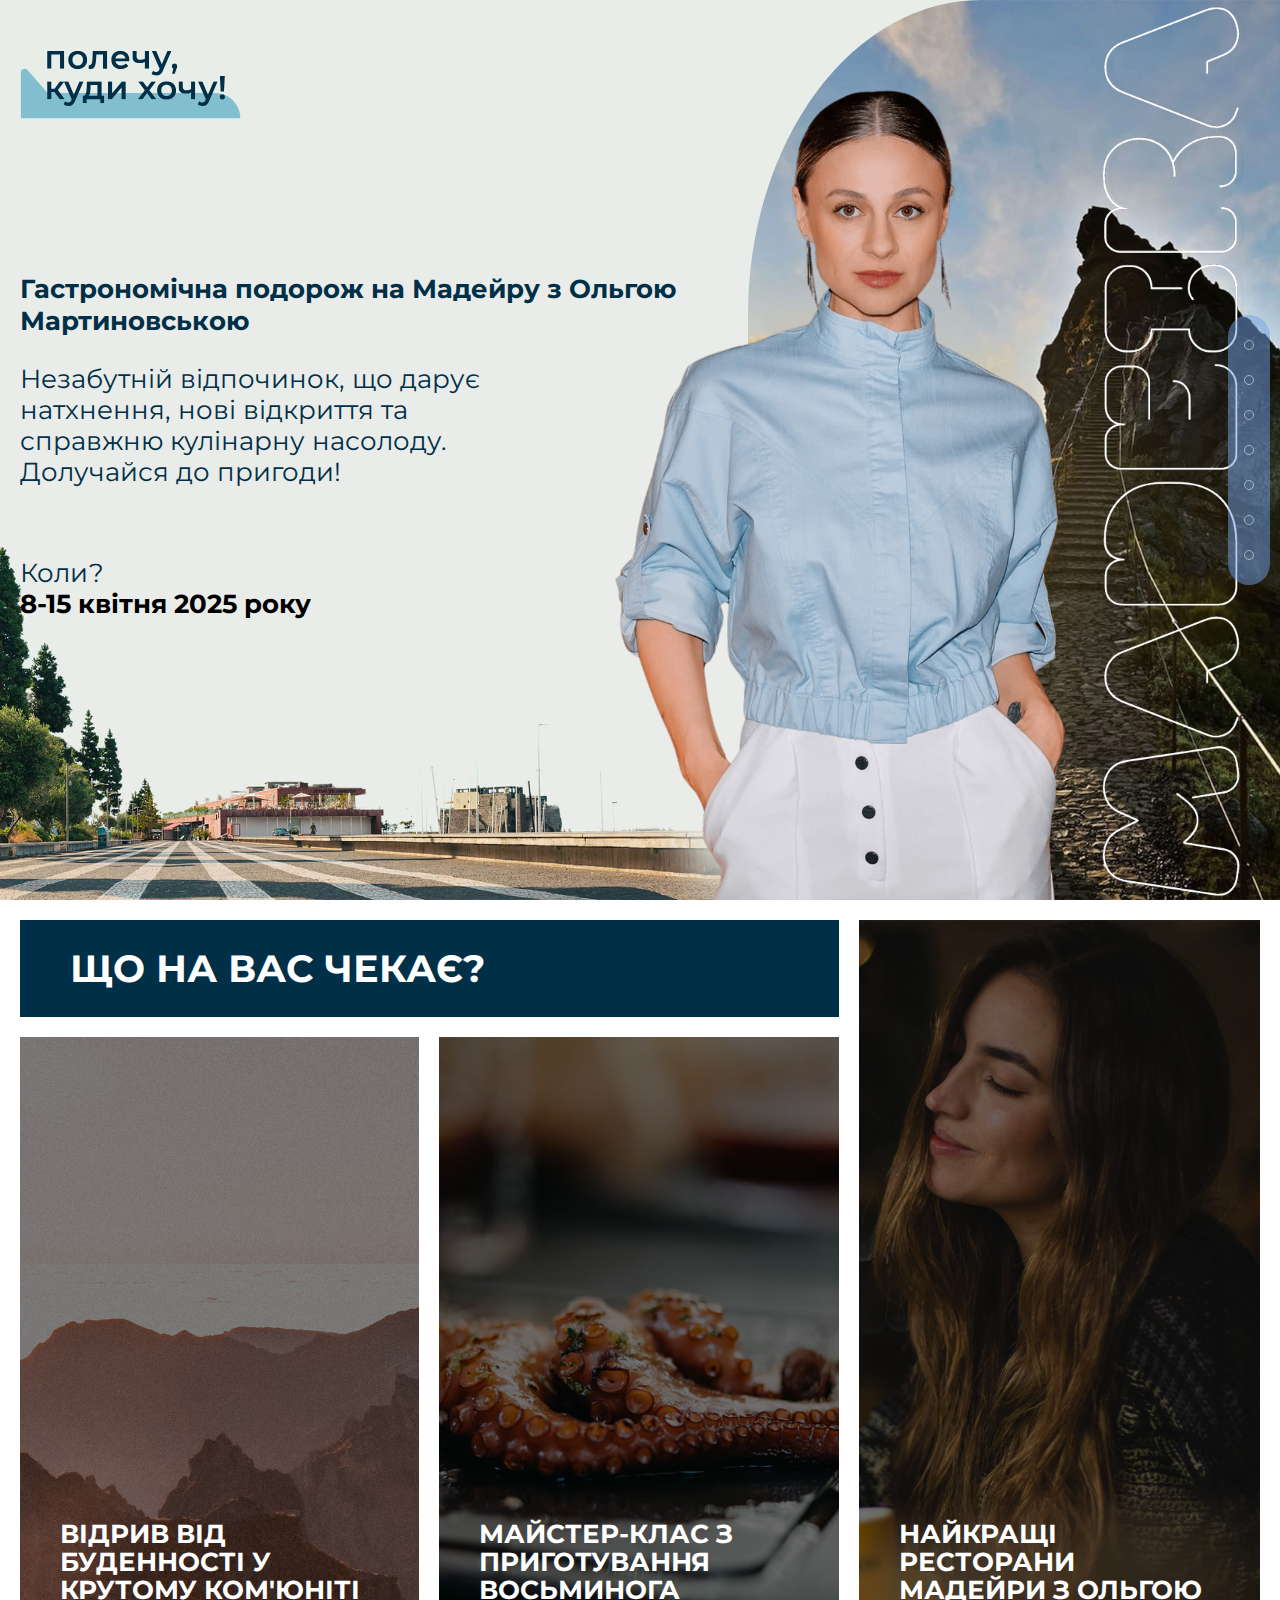
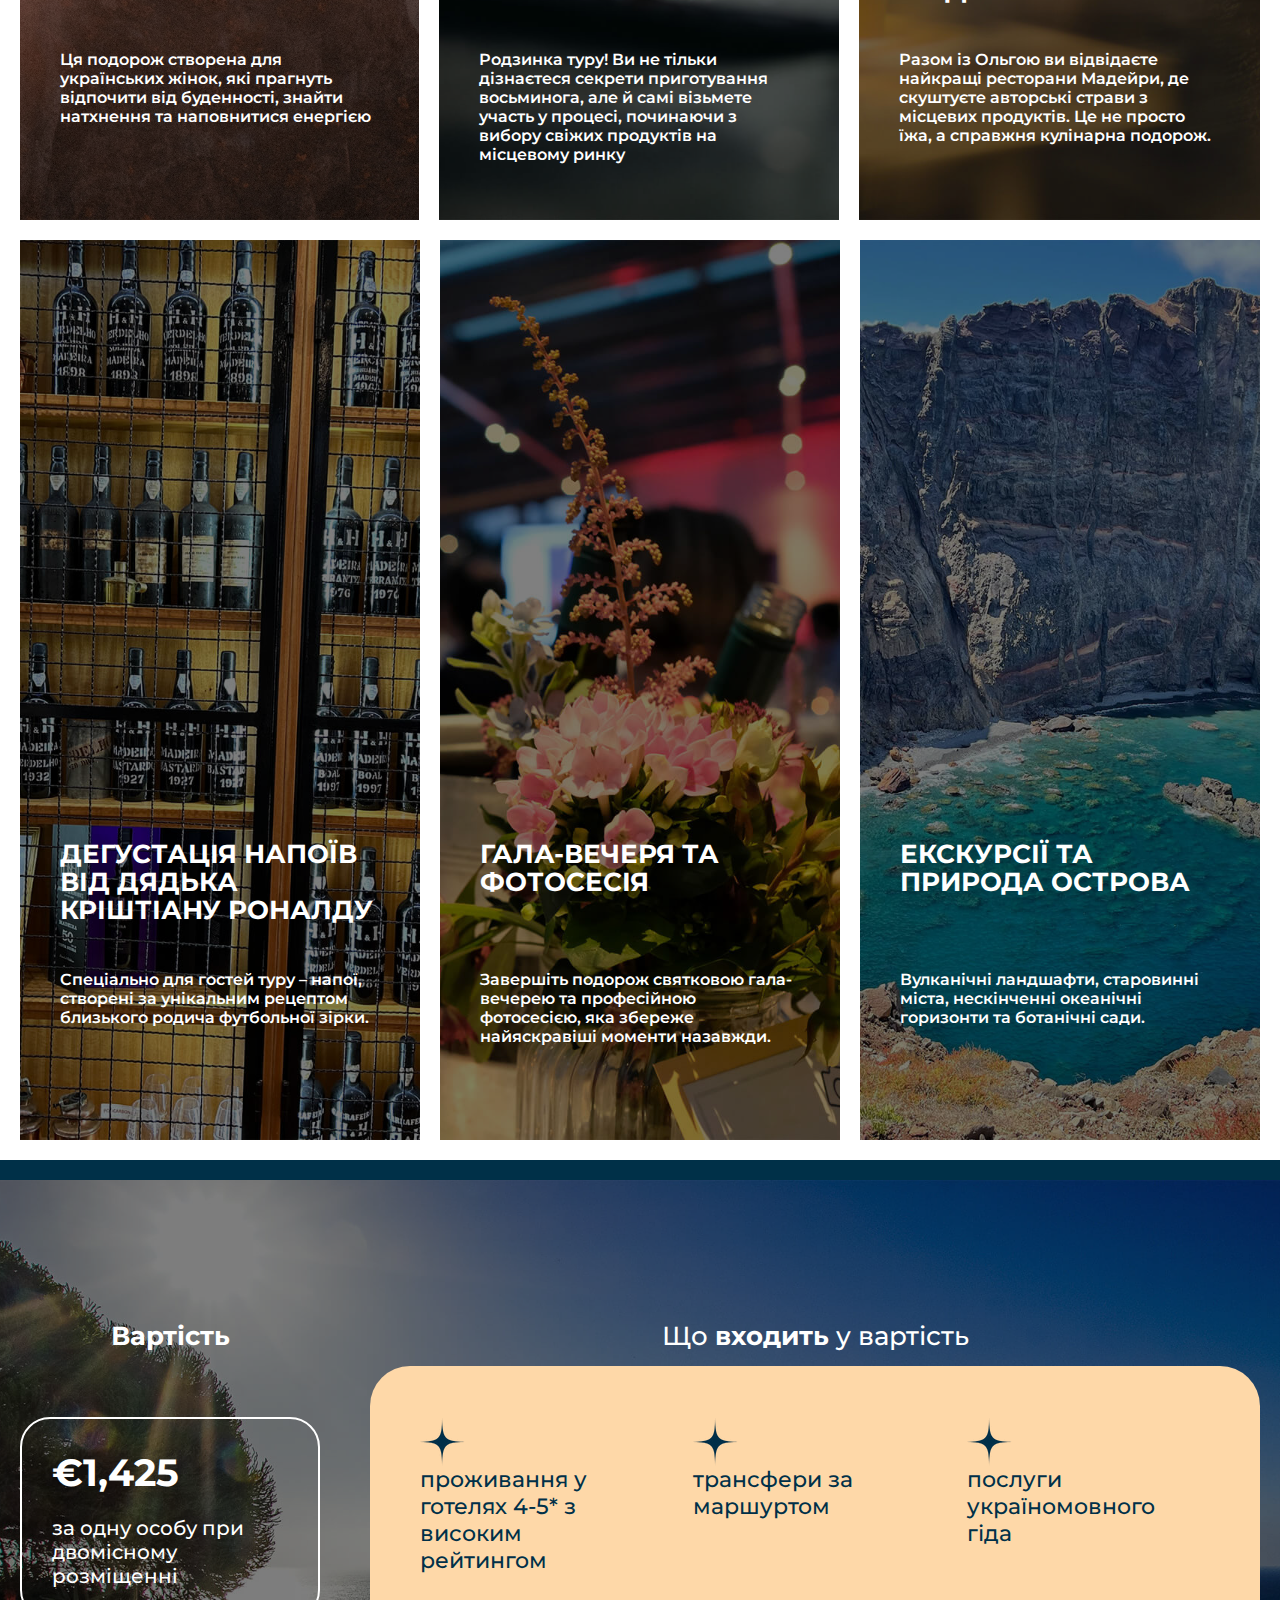
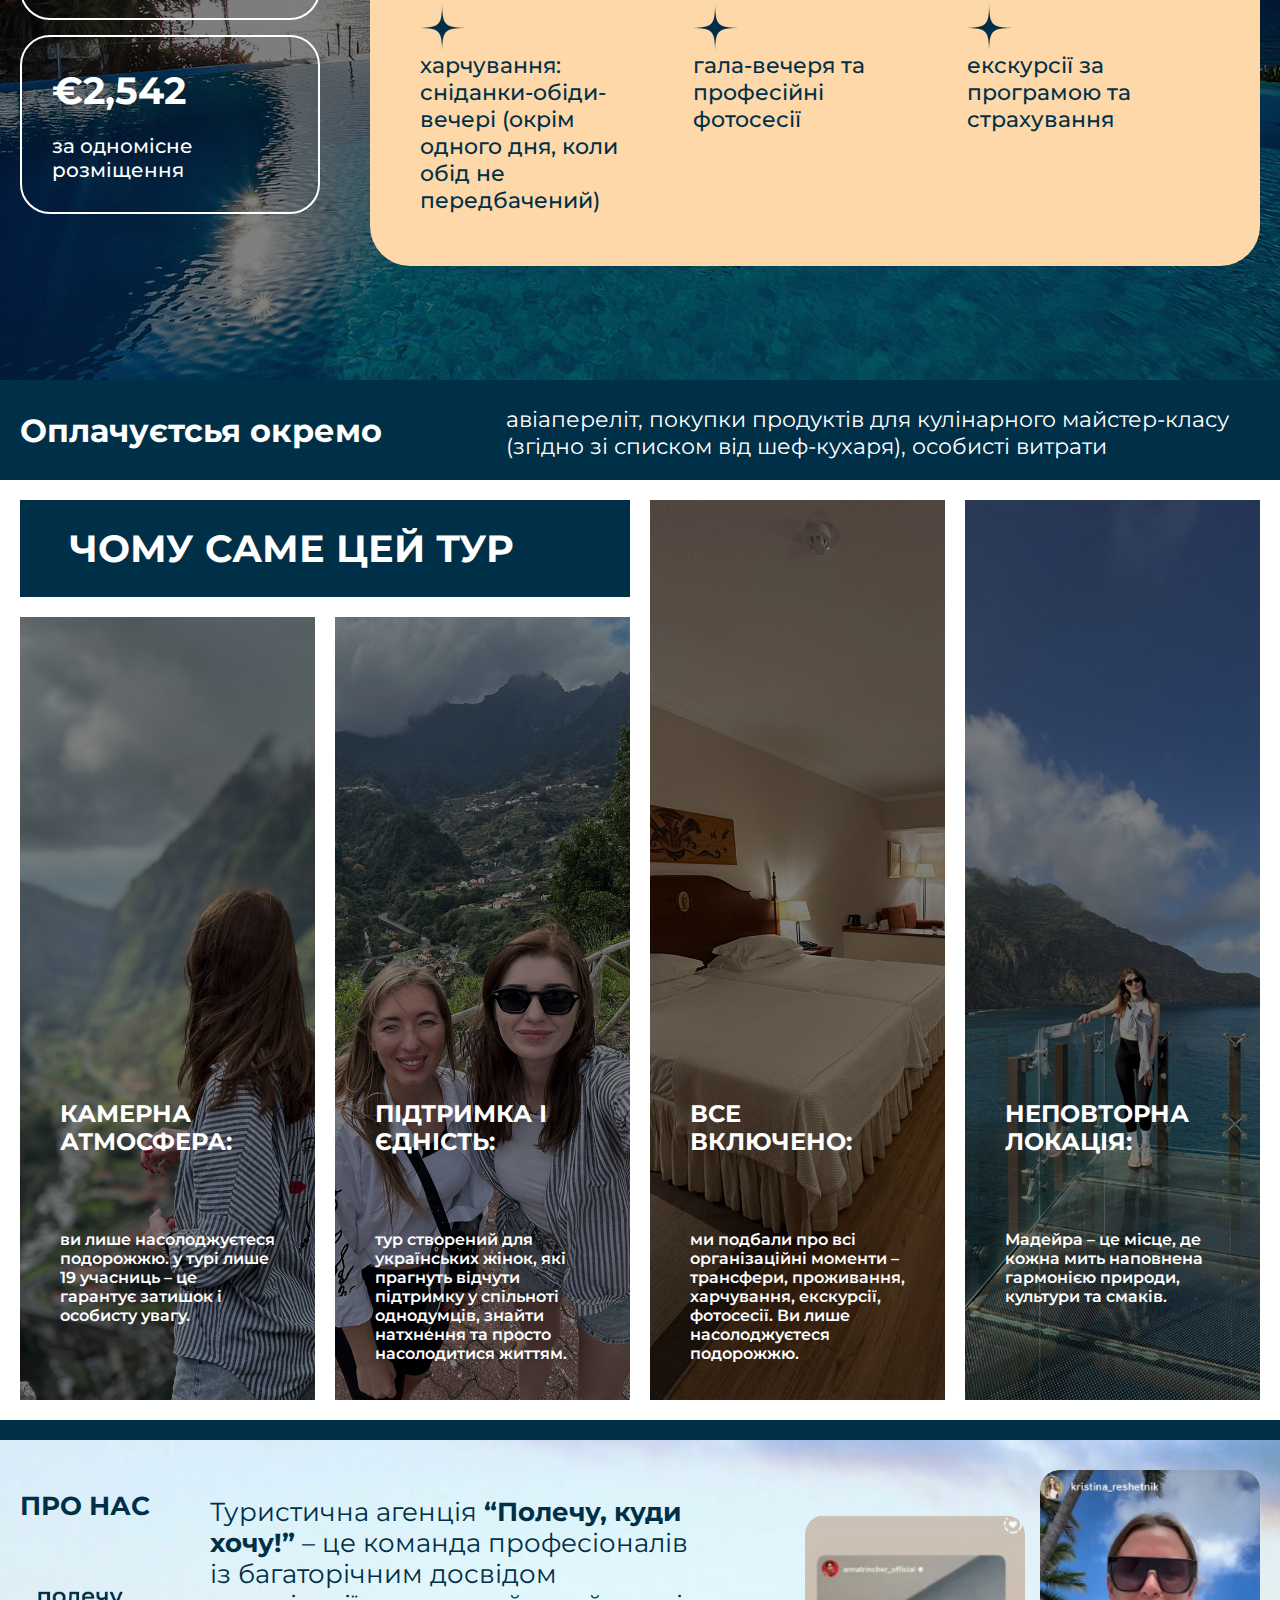
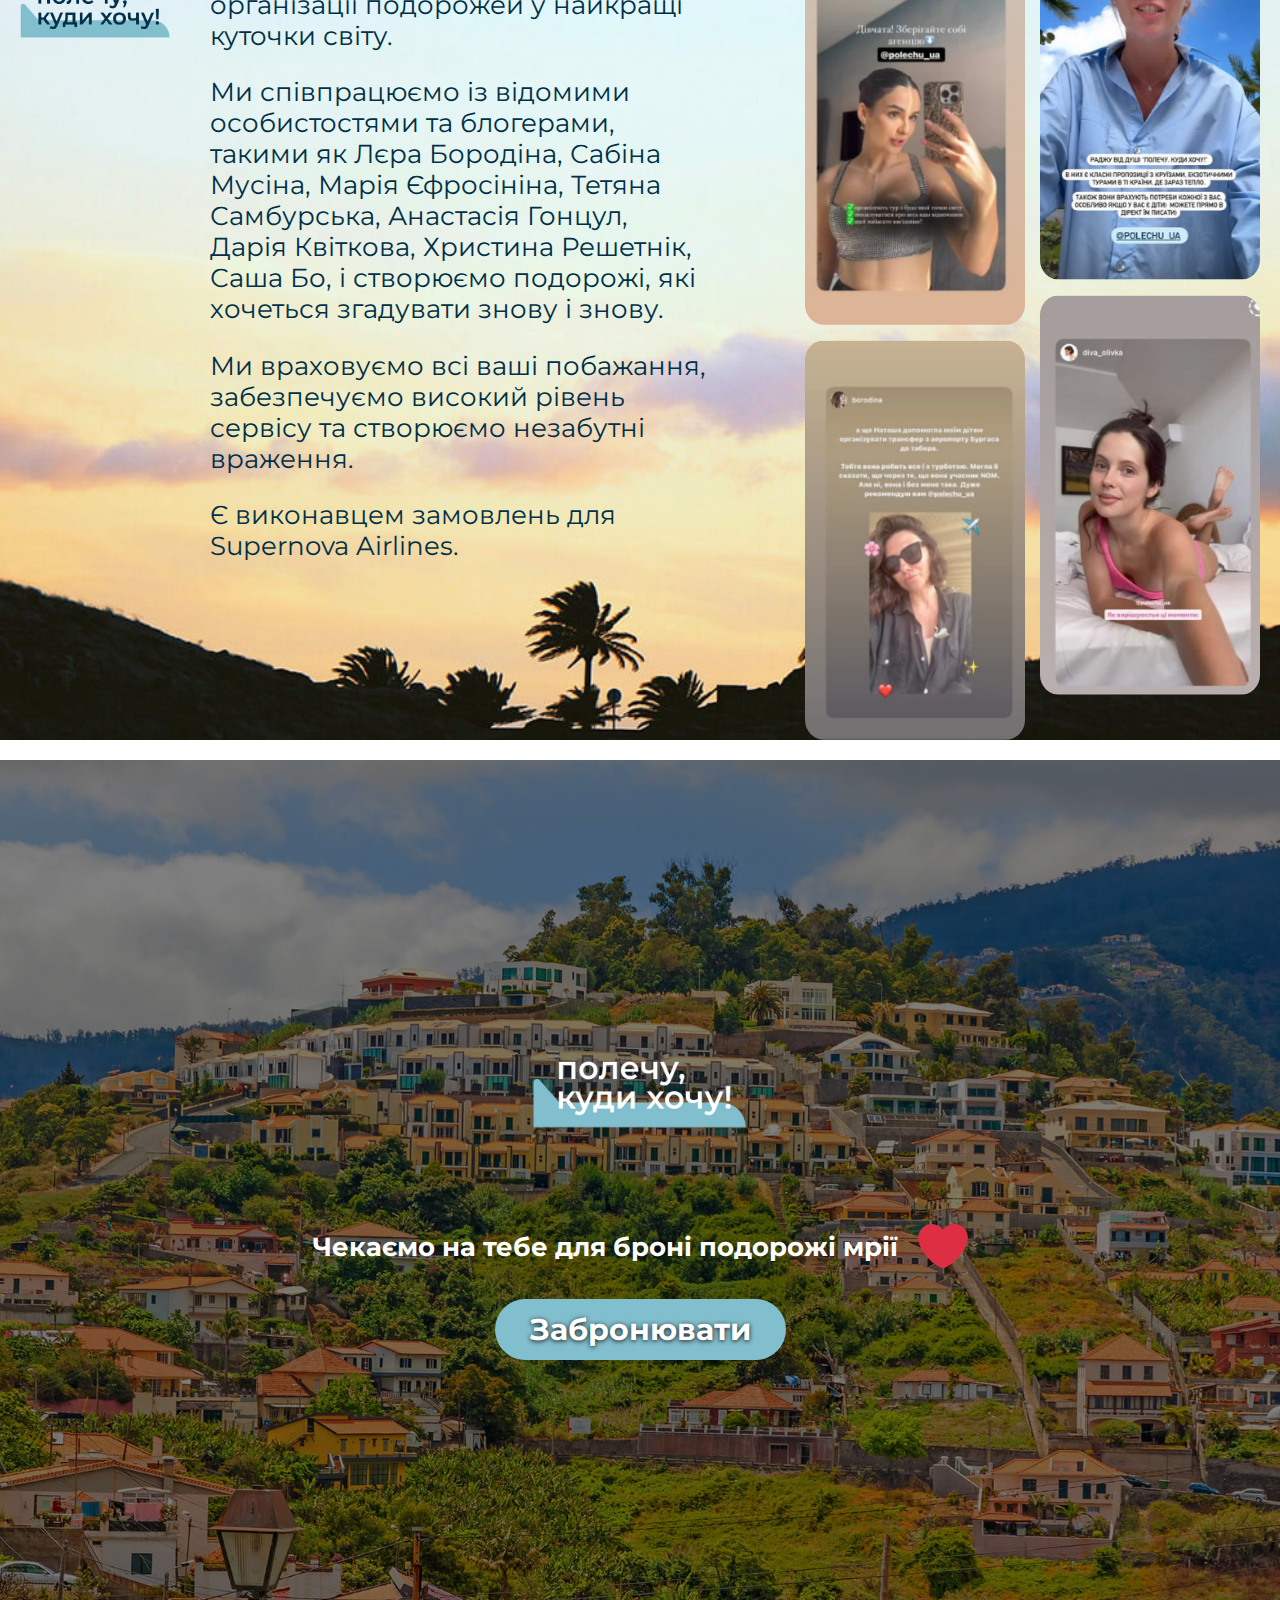
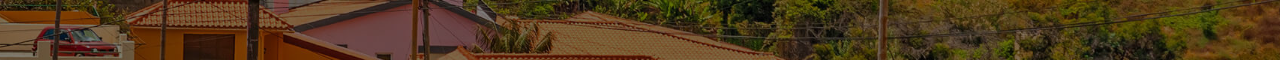
==== commit 06f77a87: "Add files via upload" ====
--- a/index.html
+++ b/index.html
@@ -1,1419 +1,319 @@
-<!DOCTYPE html>
-<html lang="ru">
-
-<head>
-    <meta charset="UTF-8">
-    <meta http-equiv="X-UA-Compatible" content="IE=edge">
-    <meta name="viewport" content="width=device-width, initial-scale=1.0">
-    <title>master-besedok.ru - Главная</title>
-    <link rel="apple-touch-icon" sizes="180x180" href="img/apple-touch-icon.png">
-    <link rel="icon" type="image/png" sizes="32x32" href="img/favicon-32x32.png">
-    <link rel="icon" type="image/png" sizes="16x16" href="img/favicon-16x16.png">
-    <link rel="manifest" href="img/site.webmanifest">
-    <link rel="preconnect" href="https://fonts.googleapis.com">
-    <link rel="preconnect" href="https://fonts.gstatic.com" crossorigin>
-    <link href="https://fonts.googleapis.com/css2?family=PT+Serif&family=Ubuntu:wght@400;500&display=swap"
-        rel="stylesheet">
-
-    <link rel="stylesheet" href="css/style.min.css">
-</head>
-
-<body class="main__body main__home">
-    <header class="header">
-    <div class="container">
-        <div class="header__block">
-            <a href="index.html" class="header__logo">
-                <img src="img/icon-logo.svg" alt="logo" class="header__logo-img">
-                <span>Мастер-Беседок</span>
-            </a>
-            <div class="header__email">
-                <a href="mailto:sale@master-besedok.ru">
-                    <img src="img/icon-email.svg" alt="icon">
-                    <span>sale@master-besedok.ru</span>
-                </a>
-            </div>
-            <div class="header__phone">
-                <a href="tel:+74950850255">
-                    <img src="img/icon-phone.svg" alt="icon">
-                    <span>+7 495 085 02 55</span>
-                </a>
-            </div>
-            <div class="header__whatsapp">
-                <a href="https://wa.me/+74950850255?text=Добрый%20день!%20Хотел%20бы%20узнать%20подробнее%20о%20ваших%20товарах.">
-                    <img src="img/icon-wa.svg" alt="icon">
-                    <span>Написать в чат</span>
-                </a>
-            </div>
-            <div class="header__rating">
-                <a href="">
-                    <img src="img/rating.png" alt="rating">
-                </a>
-            </div>
-            <div class="header__search">
-                <div class="header__search-block" id="search">
-                    <form class="header__search-form" method="GET" action="/search/">
-                        <input type="text" class="header__search-form--input" name="search" required="required" placeholder="Введите слово для поиска..">
-                        <button class="header__search-form--btn">Поиск</button>
-                    </form>
-                </div>
-            </div>
-        </div>
-    </div>
-</header>
-    <div class="navbar" id="navbar">
-  <div class="container">
-    <div class="navbar__block">
-      <nav class="navbar__nav">
-        <ul class="menu">
-          <li class="menu__item">
-            <a href="index.html" class="menu__item-link">Главная</a>
-          </li>
-          <li class="menu__item menu__item-parent">
-            <a href="about.html" class="menu__item-link">О компании</a>
-            <ul class="submenu">
-              <li class="submenu__item">
-                <a href="manufacture.html" class="submenu__item-link">Производство</a>
-              </li>
-              <li class="submenu__item">
-                <a href="garantee.html" class="submenu__item-link">Гарантии</a>
-              </li>
-              <li class="submenu__item">
-                <a href="delivery.html" class="submenu__item-link">Доставка и оплата</a>
-              </li>
-              <li class="submenu__item">
-                <a href="video.html" class="submenu__item-link">Видео-обзоры</a>
-              </li>
-              <li class="submenu__item">
-                <a href="faq.html" class="submenu__item-link">Вопросы и ответы</a>
-              </li>
-              <li class="submenu__item">
-                <a href="action.html" class="submenu__item-link">Акции</a>
-              </li>
-              <li class="submenu__item">
-                <a href="projects.html" class="submenu__item-link">Проекты и отзывы</a>
-              </li>
-              <li class="submenu__item">
-                <a href="articles.html" class="submenu__item-link">Статьи</a>
-              </li>
-            </ul>
-          </li>
-          <li class="menu__item">
-            <a href="catalog.html" class="menu__item-link">Беседки на заказ</a>
-          </li>
-          <li class="menu__item">
-            <a href="catalog.html" class="menu__item-link">Дачные беседки</a>
-          </li>
-          <li class="menu__item">
-            <a href="catalog.html" class="menu__item-link">Перголы</a>
-          </li>
-          <li class="menu__item menu__item-parent">
-            <a href="#" class="menu__item-link">Портфолио</a>
-            <ul class="submenu">
-              <li class="submenu__item">
-                <a href="catalog.html" class="submenu__item-link"
-                  >Беседки на заказ</a
-                >
-              </li>
-              <li class="submenu__item">
-                <a href="catalog.html" class="submenu__item-link"
-                  >Дачные беседки</a
-                >
-              </li>
-              <li class="submenu__item">
-                <a href="catalog.html" class="submenu__item-link">Перголы</a>
-              </li>
-            </ul>
-          </li>
-          <li class="menu__item">
-            <a href="contacts.html" class="menu__item-link">Контакты</a>
-          </li>
-          <li class="menu__item menu__search">
-            <form class="menu__search-form" method="GET" action="/search/">
-              <input
-                type="text"
-                class="menu__search-form--input"
-                name="search"
-                required="required"
-                placeholder="Введите слово для поиска.."
-              />
-              <button class="menu__search-form--btn">Поиск</button>
-            </form>
-          </li>
-          <li class="menu__item menu__email">
-            <a href="mailto:sale@master-besedok.ru">
-              <img src="img/icon-email.svg" alt="icon" />
-              <span>sale@master-besedok.ru</span>
-            </a>
-          </li>
-          <li class="menu__item menu__callback">
-            <a href="#" class="callback">Заказать звонок</a>
-          </li>
-          <li class="menu__item menu__rating">
-            <a href="">
-              <img src="img/rating.png" alt="rating" />
-            </a>
-          </li>
-        </ul>
-        <div class="navbar__info">
-          <div class="navbar__info-whatsapp">
-            <a
-              href="https://wa.me/+74950850255?text=Добрый%20день!%20Хотел%20бы%20узнать%20подробнее%20о%20ваших%20товарах."
-            >
-              <img src="img/icon-wa.svg" alt="icon" />
-            </a>
-          </div>
-          <div class="navbar__info-phone">
-            <a href="tel:+74950850255">
-              <img src="img/icon-phone.svg" alt="icon" />
-              <span>+7 495 085 02 55</span>
-            </a>
-          </div>
-          <div class="navbar__info-callback">
-            <a href="#" class="callback">Заказать звонок</a>
-          </div>
-        </div>
-      </nav>
-      <nav class="navbar__catalog">
-        <div class="catalog" id="catalog">
-          <a href="#" class="catalog__link">Каталог товаров</a>
-          <ul class="catalog__menu">
-            <li class="catalog__item catalog__item-parent">
-              <a href="catalog.html" class="catalog__item-link"
-                >Комплектация<span></span
-              ></a>
-              <ul class="submenu">
-                <li class="submenu__item">
-                  <a href="product.html" class="submenu__item-link"
-                    >С барбекю</a
-                  >
-                </li>
-                <li class="submenu__item">
-                  <a href="product.html" class="submenu__item-link"
-                    >С летней кухней</a
-                  >
-                </li>
-              </ul>
-            </li>
-            <li class="catalog__item catalog__item-parent">
-              <a href="catalog.html" class="catalog__item-link"
-                >Материал<span></span
-              ></a>
-              <ul class="submenu">
-                <li class="submenu__item">
-                  <a href="product.html" class="submenu__item-link">Брус</a>
-                </li>
-                <li class="submenu__item">
-                  <a href="product.html" class="submenu__item-link"
-                    >Оцилиндрованное бревно</a
-                  >
-                </li>
-              </ul>
-            </li>
-            <li class="catalog__item catalog__item-parent">
-              <a href="catalog.html" class="catalog__item-link"
-                >Форма основания<span></span
-              ></a>
-              <ul class="submenu">
-                <li class="submenu__item">
-                  <a href="product.html" class="submenu__item-link"
-                    >Квадратные</a
-                  >
-                </li>
-                <li class="submenu__item">
-                  <a href="product.html" class="submenu__item-link">Угловые</a>
-                </li>
-              </ul>
-            </li>
-            <li class="catalog__item catalog__item-parent">
-              <a href="catalog.html" class="catalog__item-link"
-                >Форма крыши<span></span
-              ></a>
-              <ul class="submenu">
-                <li class="submenu__item">
-                  <a href="product.html" class="submenu__item-link"
-                    >Односкатная крыша</a
-                  >
-                </li>
-                <li class="submenu__item">
-                  <a href="product.html" class="submenu__item-link"
-                    >Двухскатная крыша</a
-                  >
-                </li>
-              </ul>
-            </li>
-            <li class="catalog__item catalog__item-parent">
-              <a href="catalog.html" class="catalog__item-link"
-                >Остекленение<span></span
-              ></a>
-              <ul class="submenu">
-                <li class="submenu__item">
-                  <a href="product.html" class="submenu__item-link">Зимние</a>
-                </li>
-                <li class="submenu__item">
-                  <a href="product.html" class="submenu__item-link">Летние</a>
-                </li>
-              </ul>
-            </li>
-            <li class="catalog__item catalog__item-parent">
-              <a href="catalog.html" class="catalog__item-link"
-                >Стиль<span></span
-              ></a>
-              <ul class="submenu">
-                <li class="submenu__item">
-                  <a href="product.html" class="submenu__item-link">Финские</a>
-                </li>
-                <li class="submenu__item">
-                  <a href="product.html" class="submenu__item-link">Японские</a>
-                </li>
-              </ul>
-            </li>
-            <li class="catalog__item catalog__item-parent">
-              <a href="catalog.html" class="catalog__item-link"
-                >Производитель<span></span
-              ></a>
-              <ul class="submenu">
-                <li class="submenu__item">
-                  <a href="product.html" class="submenu__item-link"
-                    >Агросфера</a
-                  >
-                </li>
-                <li class="submenu__item">
-                  <a href="product.html" class="submenu__item-link"
-                    >Череповецкие</a
-                  >
-                </li>
-              </ul>
-            </li>
-          </ul>
-        </div>
-      </nav>
-      <button class="burger">
-        <span></span>
-      </button>
-    </div>
-  </div>
-</div>
-
-    <section class="slider">
-    <div class="slider__block">
-        <div class="swiper swiper-slider">
-            <div class="swiper-wrapper slider__wrapper">
-                <div class="swiper-slide slider__item">
-                    <div class="slider__bg" style='background-image: url("img/slider-bg1.jpg")'></div>
-                    <div class="container slider__container">
-                        <div class="slider__item-img">
-                            <img src="img/slider-img1.png" alt="slider">
-                        </div>
-                        <div class="slider__item-text">
-                            <div class="slider__item-title">Изготовим деревянную беседку вашей мечты</div>
-                            <div class="slider__item-subtitle">Комплексно реализуем дизайн-проект
-                                с идентичностью</div>
-                            <a href="" class="slider__item-btn">Подробнее</a>
-                        </div>
-                    </div>
-                </div>
-                <div class="swiper-slide slider__item">
-                    <div class="slider__bg" style='background-image: url("img/slider-bg1.jpg")'></div>
-                    <div class="container slider__container">
-                        <div class="slider__item-img">
-                            <img src="img/slider-img1.png" alt="slider">
-                        </div>
-                        <div class="slider__item-text">
-                            <div class="slider__item-title">Большой выбор уже готовых беседок</div>
-                            <div class="slider__item-subtitle">Большой срок службы и гарантия от 12 месяцев</div>
-                            <a href="" class="slider__item-btn">Подробнее</a>
-                        </div>
-                    </div>
-                </div>
-            </div>
-            <div class="swiper-pagination slider__pagination"></div>
-        </div>
-    </div>
-</section>
-    <main>
-        <section class="making">
-    <div class="container">
-        <h1 class="making__title">Беседки от производителя</h1>
-        <div class="advantage">
-    <div class="advantage__block swiper-advantage swiper">
-        <div class="swiper-wrapper advantage__wrapper">
-            <div class="swiper-slide">
-                <div class="advantage__item">
-                    <div class="advantage__item-icon">
-                        <img src="img/icon-ok.svg" alt="img">
-                    </div>
-                    <div class="advantage__item-title">
-                        Работаем
-                        под ключ как с изделиями на заказ, так и с типовыми проектами
-                    </div>
-                </div>
-            </div>
-            <div class="swiper-slide">
-                <div class="advantage__item">
-                    <div class="advantage__item-icon">
-                        <img src="img/icon-ok.svg" alt="img">
-                    </div>
-                    <div class="advantage__item-title">
-                        Работаем с деревом/
-                        Lego-кирпичом/
-                        поликарбонатом
-                    </div>
-                </div>
-            </div>
-            <div class="swiper-slide">
-                <div class="advantage__item">
-                    <div class="advantage__item-icon">
-                        <img src="img/icon-ok.svg" alt="img">
-                    </div>
-                    <div class="advantage__item-title">
-                        Больше 100 готовых проектов
-                        и довольных клиентов
-                    </div>
-                </div>
-            </div>
-            <div class="swiper-slide">
-                <div class="advantage__item">
-                    <div class="advantage__item-icon">
-                        <img src="img/icon-ok.svg" alt="img">
-                    </div>
-                    <div class="advantage__item-title">
-                        Являемся спонсорами общественных мероприятий
-                    </div>
-                </div>
-            </div>
-            <div class="swiper-slide">
-                <div class="advantage__item">
-                    <div class="advantage__item-icon">
-                        <img src="img/icon-ok.svg" alt="img">
-                    </div>
-                    <div class="advantage__item-title">
-                        Большой срок службы
-                        наших беседок
-                        и гарантия от 12 месяцев
-                    </div>
-                </div>
-            </div>
-        </div>
-        <!-- <div class="swiper-button-prev"></div>
-        <div class="swiper-button-next"></div> -->
-    </div>
-</div>
-    </div>
-</section>
-        <section class="projects">
-    <div class="container">
-        <h2 class="projects__title">Проекты беседок</h2>
-    </div>
-    <div class="container-fluid projects__container">
-        <div class="container">
-            <div class="tabs">
-                <div class="tabs__wrapper">
-                    <div class="tabs__header projects__buttons">
-                        <div class="tabs__header-item projects__buttons-item active">Материал</div>
-                        <div class="tabs__header-item projects__buttons-item">Форма основания</div>
-                        <div class="tabs__header-item projects__buttons-item">Форма крыши</div>
-                        <div class="tabs__header-item projects__buttons-item">Комплектация</div>
-                        <div class="tabs__header-item projects__buttons-item">Сезон</div>
-                    </div>
-                </div>
-                <div class="tabs__content">
-                    <div class="tabs__content-item projects__block swiper-project-1 swiper">
-                        <div class="swiper-wrapper projects__wrapper">
-                            <div class="swiper-slide">
-                                <a href="" class="projects__item" title="Брус">
-                                    <div class="projects__item-img">
-                                        <img src="img/projects1.jpg" alt="img">
-                                    </div>
-                                    <div class="projects__item-title">Брус</div>
-                                </a>
-                            </div>
-                            <div class="swiper-slide">
-                                <a href="" class="projects__item" title="Lego-кирпич">
-                                    <div class="projects__item-img">
-                                        <img src="img/projects2.jpg" alt="img">
-                                    </div>
-                                    <div class="projects__item-title">Lego-кирпич</div>
-                                </a>
-                            </div>
-                            <div class="swiper-slide">
-                                <a href="" class="projects__item" title="Поликарбонат">
-                                    <div class="projects__item-img">
-                                        <img src="img/projects3.jpg" alt="img">
-                                    </div>
-                                    <div class="projects__item-title">Поликарбонат</div>
-                                </a>
-                            </div>
-                            <div class="swiper-slide">
-                                <a href="" class="projects__item" title="Застекленные">
-                                    <div class="projects__item-img">
-                                        <img src="img/projects4.jpg" alt="img">
-                                    </div>
-                                    <div class="projects__item-title">Застекленные</div>
-                                </a>
-                            </div>
-                        </div>
-                        <!-- <div class="swiper-button-prev"></div>
-                        <div class="swiper-button-next"></div> -->
-                    </div>
-                    <div class="tabs__content-item projects__block swiper-project-2">
-                        <div class="swiper-wrapper projects__wrapper">
-                            <div class="swiper-slide">
-                                <a href="" class="projects__item" title="Поликарбонат">
-                                    <div class="projects__item-img">
-                                        <img src="img/projects3.jpg" alt="img">
-                                    </div>
-                                    <div class="projects__item-title">Поликарбонат</div>
-                                </a>
-                            </div>
-                            <div class="swiper-slide">
-                                <a href="" class="projects__item" title="Застекленные">
-                                    <div class="projects__item-img">
-                                        <img src="img/projects4.jpg" alt="img">
-                                    </div>
-                                    <div class="projects__item-title">Застекленные</div>
-                                </a>
-                            </div>
-                        </div>
-                        <!-- <div class="swiper-button-prev"></div>
-                        <div class="swiper-button-next"></div> -->
-                    </div>
-                    <div class="tabs__content-item projects__block swiper-project-3">
-                        <div class="swiper-wrapper projects__wrapper">
-                            <div class="swiper-slide">
-                                <a href="" class="projects__item" title="Брус">
-                                    <div class="projects__item-img">
-                                        <img src="img/projects1.jpg" alt="img">
-                                    </div>
-                                    <div class="projects__item-title">Брус</div>
-                                </a>
-                            </div>
-                            <div class="swiper-slide">
-                                <a href="" class="projects__item" title="Застекленные">
-                                    <div class="projects__item-img">
-                                        <img src="img/projects4.jpg" alt="img">
-                                    </div>
-                                    <div class="projects__item-title">Застекленные</div>
-                                </a>
-                            </div>
-                        </div>
-                        <!-- <div class="swiper-button-prev"></div>
-                        <div class="swiper-button-next"></div> -->
-                    </div>
-                    <div class="tabs__content-item projects__block swiper-project-4 swiper">
-                        <div class="swiper-wrapper projects__wrapper">
-                            <div class="swiper-slide">
-                                <a href="" class="projects__item" title="Брус">
-                                    <div class="projects__item-img">
-                                        <img src="img/projects1.jpg" alt="img">
-                                    </div>
-                                    <div class="projects__item-title">Брус</div>
-                                </a>
-                            </div>
-                            <div class="swiper-slide">
-                                <a href="" class="projects__item" title="Lego-кирпич">
-                                    <div class="projects__item-img">
-                                        <img src="img/projects2.jpg" alt="img">
-                                    </div>
-                                    <div class="projects__item-title">Lego-кирпич</div>
-                                </a>
-                            </div>
-                        </div>
-                        <!-- <div class="swiper-button-prev"></div>
-                        <div class="swiper-button-next"></div> -->
-                    </div>
-                    <div class="tabs__content-item projects__block swiper-project-5">
-                        <div class="swiper-wrapper projects__wrapper">
-                            <div class="swiper-slide">
-                                <a href="" class="projects__item" title="Lego-кирпич">
-                                    <div class="projects__item-img">
-                                        <img src="img/projects2.jpg" alt="img">
-                                    </div>
-                                    <div class="projects__item-title">Lego-кирпич</div>
-                                </a>
-                            </div>
-                            <div class="swiper-slide">
-                                <a href="" class="projects__item" title="Застекленные">
-                                    <div class="projects__item-img">
-                                        <img src="img/projects4.jpg" alt="img">
-                                    </div>
-                                    <div class="projects__item-title">Застекленные</div>
-                                </a>
-                            </div>
-                        </div>
-                        <!-- <div class="swiper-button-prev"></div>
-                        <div class="swiper-button-next"></div> -->
-                    </div>
-                </div>
-            </div>
-        </div>
-    </div>
-</section>
-        <section class="steps">
-    <div class="container">
-        <h3 class="steps__title">Этапы работы с нами</h3>
-    </div>
-    <div class="container-fluid steps__container">
-        <div class="container">
-            <div class="tabs">
-                <div class="tabs__wrapper">
-                    <div class="tabs__header steps__buttons">
-                        <div class="tabs__header-item steps__buttons-item active">Индивидуальные конструкции</div>
-                        <div class="tabs__header-item steps__buttons-item">Типовые готовые изделия</div>
-                    </div>
-                </div>
-                <div class="tabs__content">
-                    <div class="tabs__content-item steps__block swiper-steps-1 swiper">
-                        <div class="swiper-wrapper steps__wrapper">
-                            <div class="swiper-slide">
-                                <div class="steps__item">
-                                    <div class="steps__item-number">1</div>
-                                    <div class="steps__item-title">
-                                        Получение тех задания.
-                                        Обработка данных чертежа.
-                                    </div>
-                                    <div class="steps__item-desc">
-                                        Важно понимание - какую беседку
-                                        хочет получить заказчик
-                                        по завершению работ.
-                                    </div>
-                                </div>
-                            </div>
-                            <div class="swiper-slide">
-                                <div class="steps__item">
-                                    <div class="steps__item-number">2</div>
-                                    <div class="steps__item-title">
-                                        Профессиональное
-                                        составление эскизов
-                                    </div>
-                                    <div class="steps__item-desc">
-                                        Составление 2D и 3D чертежей
-                                        деревянных конструкций,
-                                        согласование.
-                                    </div>
-                                </div>
-                            </div>
-                            <div class="swiper-slide">
-                                <div class="steps__item">
-                                    <div class="steps__item-number">3</div>
-                                    <div class="steps__item-title">
-                                        Оплата 50%
-                                        после согласования эскизов
-                                    </div>
-                                    <div class="steps__item-desc">
-                                        Внесение предоплаты
-                                        на материалы для запуска
-                                        производства
-                                    </div>
-                                </div>
-                            </div>
-                            <div class="swiper-slide">
-                                <div class="steps__item">
-                                    <div class="steps__item-number">4</div>
-                                    <div class="steps__item-title">
-                                        Подготовка заказа,
-                                        доставка до места
-                                    </div>
-                                    <div class="steps__item-desc">
-                                        Комплектуем заказ
-                                        и отправляем его
-                                        до места назначения.
-                                    </div>
-                                </div>
-                            </div>
-                            <div class="swiper-slide">
-                                <div class="steps__item">
-                                    <div class="steps__item-number">5</div>
-                                    <div class="steps__item-title">
-                                        Установка беседки
-                                        под ключ на участке
-                                    </div>
-                                    <div class="steps__item-desc">
-                                        Готовим фундамент,
-                                        устанавливаем беседку,
-                                        сдаем работы.
-                                    </div>
-                                </div>
-                            </div>
-                            <div class="swiper-slide">
-                                <div class="steps__item">
-                                    <div class="steps__item-number">6</div>
-                                    <div class="steps__item-title">
-                                        Приемка работ,
-                                        оплата по факту
-                                    </div>
-                                    <div class="steps__item-desc">
-                                        Заказчик проверяет
-                                        готовое изделие,
-                                        после чего производит оплату.
-                                    </div>
-                                </div>
-                            </div>
-                        </div>
-                        <!-- <div class="swiper-button-prev"></div>
-                        <div class="swiper-button-next"></div> -->
-                    </div>
-                    <div class="tabs__content-item steps__block swiper-steps-2 swiper">
-                        <div class="swiper-wrapper steps__wrapper">
-                            <div class="swiper-slide">
-                                <div class="steps__item">
-                                    <div class="steps__item-number">1</div>
-                                    <div class="steps__item-title">
-                                        Выбор проекта из готовых изделий
-                                    </div>
-                                    <div class="steps__item-desc">
-                                        Оформление заявки по звонку или через сайт. Подтверждение менеджером.
-                                    </div>
-                                </div>
-                            </div>
-                            <div class="swiper-slide">
-                                <div class="steps__item">
-                                    <div class="steps__item-number">2</div>
-                                    <div class="steps__item-title">
-                                        Составление договора, внесение предоплаты
-                                    </div>
-                                    <div class="steps__item-desc">
-                                        После подписания договора между сторонами оплата от 10 до 30%.
-                                    </div>
-                                </div>
-                            </div>
-                            <div class="swiper-slide">
-                                <div class="steps__item">
-                                    <div class="steps__item-number">3</div>
-                                    <div class="steps__item-title">
-                                        Подготовка заказа, доставка до места
-                                    </div>
-                                    <div class="steps__item-desc">
-                                        Договариваемся о дате доставки и привозим беседку вам на участок.
-                                    </div>
-                                </div>
-                            </div>
-                            <div class="swiper-slide">
-                                <div class="steps__item">
-                                    <div class="steps__item-number">4</div>
-                                    <div class="steps__item-title">
-                                        Установка под ключ на вашем участке
-                                    </div>
-                                    <div class="steps__item-desc">
-                                        Выполняем все необходимые работы по монтажу конструкции.
-                                    </div>
-                                </div>
-                            </div>
-                            <div class="swiper-slide">
-                                <div class="steps__item">
-                                    <div class="steps__item-number">5</div>
-                                    <div class="steps__item-title">
-                                        Приемка работ оплата по факту
-                                    </div>
-                                    <div class="steps__item-desc">
-                                        Заказчик проверяет готовое изделие, после чего производит оплату.
-                                    </div>
-                                </div>
-                            </div>
-                        </div>
-                        <!-- <div class="swiper-button-prev"></div>
-                        <div class="swiper-button-next"></div> -->
-                    </div>
-                </div>
-            </div>
-        </div>
-    </div>
-</section>
-        <div class="company">
-    <div class="container">
-        <div class="company__block">
-            <div class="company__item">
-                <div class="company__item-desc">
-                    <p>«Мастер Беседок» — производственно-торговая компания, работающая более 5 лет на рынке. Наша
-                        команда —
-                        отличный подрядчик для тех, кто хочет заказать изготовление деревянных беседок под ключ с
-                        установкой
-                        по Московской области. На заказ производим конструкции из оцилиндрованного бревна, бруса
-                        и Lego-кирпича. Дополнительно занимаемся недорогим остеклением, в том числе установкой
-                        панорамных
-                        окон в беседки. Цена рассчитывается за м2.</p>
-
-                    <p>В качестве материалов по дереву используется лиственница, ель и архангельская сосна.
-                        Пиломатериалы
-                        доставляются из г. Братск с берегов реки Ангары. Срок службы качественных пород дерева достигает
-                        20-25 лет.</p>
-
-                    <p>Работаем под ключ, начиная приемом заказа и подготовкой эскиза, заканчивая доставкой материалов
-                        на объект и установкой. Выезд профессионального замерщика на объект по Москве и Московской
-                        области
-                        по запросу, бесплатно.</p>
-                </div>
-                <div class="company__item-img">
-                    <img src="img/company1.jpg" alt="img">
-                </div>
-            </div>
-            <div class="company__item">
-                <div class="company__item-desc">
-                    <p>Наши специалисты могут изготовить беседки на заказ, используя за основу один из типовых проектов
-                        в
-                        каталоге. Изделия разнятся по стилю, размерам, форме, для использования в теплое и холодное
-                        время
-                        года. Выполняем холодное и теплое остекление.</p>
-
-                    <p>Штат компании — команда квалифицированных маляров, плотников, инженеров, монтажников, менеджеров
-                        и
-                        маркетологов. Производим эксклюзивные конструкции с минимальными сроками изготовления, установки
-                        (от
-                        10 дней). На все конструкции беседок под заказ предоставляется гарантия сроком от 12 месяцев.
-                        Отдельно просчитываем гарантия на материал и монтажные работы — включено в приложение к
-                        договору.
-                    </p>
-
-                    <p>Стоимость проектов беседок с последующей установкой под ключ рассчитывается индивидуально в
-                        течении
-                        1-2 рабочих дней. Высылаем смету и эскиз. После подписываем договор, а на завершающем этапе
-                        заказчик
-                        подписывает акт-приемки.</p>
-                </div>
-                <div class="company__item-img">
-                    <img src="img/company2.jpg" alt="img">
-                </div>
-            </div>
-        </div>
-    </div>
-</div>
-        <section class="best">
-    <div class="container">
-        <div class="best__top">
-            <h2 class="best__top-title">Популярные типовые беседки</h2>
-            <a href="" class="best__top-btn">Смотреть все</a>
-        </div>
-        <div class="best__block swiper-best swiper">
-            <div class="swiper-wrapper best__wrapper">
-                <div class="swiper-slide">
-                    <div class="best__item">
-                        <a href="" class="best__item-img" title="Беседка Долина">
-                            <img src="img/best1.jpg" alt="img">
-                            <div class="best__item-img--discount">Хит продаж 2024</div>
-                        </a>
-                        <a href="" class="best__subtitle"><span>Беседка Долина</span></a>
-                        <div class="best__info">
-                            <div class="best__info-item">
-                                <div class="best__info-img">
-                                    <img src="img/icon-height.svg" alt="img">
-                                </div>
-                                <div class="best__info-desc">
-                                    Высота
-                                    <span>2.7 м</span>
-                                </div>
-                            </div>
-                            <div class="best__info-item">
-                                <div class="best__info-img">
-                                    <img src="img/icon-size.svg" alt="img">
-                                </div>
-                                <div class="best__info-desc">
-                                    Размер
-                                    <span>3.4 м</span>
-                                </div>
-                            </div>
-                            <div class="best__info-item">
-                                <div class="best__info-img">
-                                    <img src="img/icon-material.svg" alt="img">
-                                </div>
-                                <div class="best__info-desc">
-                                    Материал
-                                    <span>брус</span>
-                                </div>
-                            </div>
-                            <div class="best__info-item">
-                                <div class="best__info-img">
-                                    <img src="img/icon-roof.svg" alt="img">
-                                </div>
-                                <div class="best__info-desc">
-                                    Крыша
-                                    <span>четырехскатная</span>
-                                </div>
-                            </div>
-                        </div>
-                        <div class="best__params">
-                            <div class="best__params-price format-price">
-                                <span class="old">от <span class="format-price">45490</span> руб.</span>
-                                <span>от <span class="format-price">29990</span> руб.</span>
-                            </div>
-                            <div class="best__params-link">
-                                <a href="">Подробнее</a>
-                            </div>
-                        </div>
-                    </div>
-                </div>
-                <div class="swiper-slide">
-                    <div class="best__item">
-                        <a href="" class="best__item-img" title="Беседка Долина">
-                            <img src="img/best1.jpg" alt="img">
-                            <div class="best__item-img--discount">Хит продаж 2024</div>
-                        </a>
-                        <a href="" class="best__subtitle"><span>Беседка Долина</span></a>
-                        <div class="best__info">
-                            <div class="best__info-item">
-                                <div class="best__info-img">
-                                    <img src="img/icon-height.svg" alt="img">
-                                </div>
-                                <div class="best__info-desc">
-                                    Высота
-                                    <span>2.7 м</span>
-                                </div>
-                            </div>
-                            <div class="best__info-item">
-                                <div class="best__info-img">
-                                    <img src="img/icon-size.svg" alt="img">
-                                </div>
-                                <div class="best__info-desc">
-                                    Размер
-                                    <span>3.4 м</span>
-                                </div>
-                            </div>
-                            <div class="best__info-item">
-                                <div class="best__info-img">
-                                    <img src="img/icon-material.svg" alt="img">
-                                </div>
-                                <div class="best__info-desc">
-                                    Материал
-                                    <span>брус</span>
-                                </div>
-                            </div>
-                            <div class="best__info-item">
-                                <div class="best__info-img">
-                                    <img src="img/icon-roof.svg" alt="img">
-                                </div>
-                                <div class="best__info-desc">
-                                    Крыша
-                                    <span>четырехскатная</span>
-                                </div>
-                            </div>
-                        </div>
-                        <div class="best__params">
-                            <div class="best__params-price format-price">
-                                <span class="old">от <span class="format-price">45490</span> руб.</span>
-                                <span>от <span class="format-price">29990</span> руб.</span>
-                            </div>
-                            <div class="best__params-link">
-                                <a href="">Подробнее</a>
-                            </div>
-                        </div>
-                    </div>
-                </div>
-                <div class="swiper-slide">
-                    <div class="best__item">
-                        <a href="" class="best__item-img" title="Беседка Долина">
-                            <img src="img/best1.jpg" alt="img">
-                            <div class="best__item-img--discount">Хит продаж 2024</div>
-                        </a>
-                        <a href="" class="best__subtitle"><span>Беседка Долина</span></a>
-                        <div class="best__info">
-                            <div class="best__info-item">
-                                <div class="best__info-img">
-                                    <img src="img/icon-height.svg" alt="img">
-                                </div>
-                                <div class="best__info-desc">
-                                    Высота
-                                    <span>2.7 м</span>
-                                </div>
-                            </div>
-                            <div class="best__info-item">
-                                <div class="best__info-img">
-                                    <img src="img/icon-size.svg" alt="img">
-                                </div>
-                                <div class="best__info-desc">
-                                    Размер
-                                    <span>3.4 м</span>
-                                </div>
-                            </div>
-                            <div class="best__info-item">
-                                <div class="best__info-img">
-                                    <img src="img/icon-material.svg" alt="img">
-                                </div>
-                                <div class="best__info-desc">
-                                    Материал
-                                    <span>брус</span>
-                                </div>
-                            </div>
-                            <div class="best__info-item">
-                                <div class="best__info-img">
-                                    <img src="img/icon-roof.svg" alt="img">
-                                </div>
-                                <div class="best__info-desc">
-                                    Крыша
-                                    <span>четырехскатная</span>
-                                </div>
-                            </div>
-                        </div>
-                        <div class="best__params">
-                            <div class="best__params-price format-price">
-                                <span class="old">от <span class="format-price">45490</span> руб.</span>
-                                <span>от <span class="format-price">29990</span> руб.</span>
-                            </div>
-                            <div class="best__params-link">
-                                <a href="">Подробнее</a>
-                            </div>
-                        </div>
-                    </div>
-                </div>
-            </div>
-            <div class="swiper-button-prev"></div>
-            <div class="swiper-button-next"></div>
-        </div>
-        <div class="best__bottom">
-            <a href="" class="best__bottom-btn">Смотреть все</a>
-        </div>
-    </div>
-</section>
-        <section class="individual">
-    <div class="container">
-        <div class="individual__top">
-            <h2 class="individual__top-title">Индивидуальные проекты беседок</h2>
-        </div>
-        <div class="individual__swiper">
-            <div class="individual__block swiper-individual swiper">
-                <div class="swiper-wrapper individual__wrapper">
-                    <div class="swiper-slide">
-                        <div class="individual__item">
-                            <a href="" class="individual__item-img" title="Беседка Долина">
-                                <img src="img/individual1.png" alt="img">
-                            </a>
-                            <span class="individual__subtitle"><a href="">Беседка Долина</a></span>
-                            <p><b>Размер:</b> 3*4</p>
-                            <p><b>Кровля:</b> мягкая черепица</p>
-                            <p><b>Покраска:</b> покраска в 2 слоя</p>
-                            <p><b>Фундамент:</b> фундаментные блоки</p>
-                            <p><b>Дата сборки:</b> 08.06.2024</p>
-                        </div>
-                    </div>
-                    <div class="swiper-slide">
-                        <div class="individual__item">
-                            <a href="" class="individual__item-img" title="Беседка Долина">
-                                <img src="img/individual2.png" alt="img">
-                            </a>
-                            <span class="individual__subtitle"><a href="">Беседка Долина</a></span>
-                            <p><b>Размер:</b> 3*4</p>
-                            <p><b>Кровля:</b> мягкая черепица</p>
-                            <p><b>Покраска:</b> покраска в 2 слоя</p>
-                            <p><b>Фундамент:</b> фундаментные блоки</p>
-                            <p><b>Дата сборки:</b> 08.06.2024</p>
-                        </div>
-                    </div>
-                    <div class="swiper-slide">
-                        <div class="individual__item">
-                            <a href="" class="individual__item-img" title="Беседка Долина">
-                                <img src="img/individual3.png" alt="img">
-                            </a>
-                            <span class="individual__subtitle"><a href="">Беседка Долина</a></span>
-                            <p><b>Размер:</b> 3*4</p>
-                            <p><b>Кровля:</b> мягкая черепица</p>
-                            <p><b>Покраска:</b> покраска в 2 слоя</p>
-                            <p><b>Фундамент:</b> фундаментные блоки</p>
-                            <p><b>Дата сборки:</b> 08.06.2024</p>
-                        </div>
-                    </div>
-                </div>
-                <!-- <div class="swiper-button-prev"></div>
-                <div class="swiper-button-next"></div> -->
-            </div>
-        </div>
-    </div>
-</section>
-        <section class="video">
-    <div class="container">
-        <div class="video__top">
-            <h2 class="video__top-title">Видеообзоры наших беседок</h2>
-            <a href="" class="video__top-btn">Смотреть все</a>
-        </div>
-    </div>
-    <div class="container-fluid video__container">
-        <div class="container">
-            <div class="video__block swiper-video swiper">
-                <div class="swiper-wrapper video__wrapper">
-                    <div class="swiper-slide">
-                        <div class="video__item">
-                            <div class="video__item-img" title="Беседка Семейная">
-                                <img src="img/video1.png" alt="img">
-                            </div>
-                            <h4 class="video__subtitle">Беседка Семейная</h4>
-                            <p><b>Цена объекта:</b> от <span class="format-price">316900</span> руб.</p>
-                            <a href=""><b>Ссылка на проект:</b> Беседка Семейная</a>
-                        </div>
-                    </div>
-                    <div class="swiper-slide">
-                        <div class="video__item">
-                            <div class="video__item-img" title="Беседка Семейная">
-                                <img src="img/video1.png" alt="img">
-                            </div>
-                            <h4 class="video__subtitle">Беседка Семейная</h4>
-                            <p><b>Цена объекта:</b> от <span class="format-price">316900</span> руб.</p>
-                            <a href=""><b>Ссылка на проект:</b> Беседка Семейная</a>
-                        </div>
-                    </div>
-                    <div class="swiper-slide">
-                        <div class="video__item">
-                            <div class="video__item-img" title="Беседка Семейная">
-                                <img src="img/video1.png" alt="img">
-                            </div>
-                            <h4 class="video__subtitle">Беседка Семейная</h4>
-                            <p><b>Цена объекта:</b> от <span class="format-price">316900</span> руб.</p>
-                            <a href=""><b>Ссылка на проект:</b> Беседка Семейная</a>
-                        </div>
-                    </div>
-                </div>
-                <div class="swiper-button-prev"></div>
-                <div class="swiper-button-next"></div>
-            </div>
-            <div class="video__bottom">
-                <a href="" class="video__bottom-btn">Смотреть все</a>
-            </div>
-        </div>
-    </div>
-</section>
-        <section class="manufacture">
-    <div class="container">
-        <h3 class="manufacture__title">
-            Рассчитать изготовление беседки по индивидуальным размерам
-        </h3>
-        <div class="manufacture__block">
-            <div class="manufacture__calc">
-                <div class="calc">
-    <div class="calc__params">
-        <form id="calculator-form" class="calc__form">
-            <div class="calc__form-param">
-                <div class="calc__form-group">
-                    <p class="calc__form-selected"></p>
-                    <span>Материал</span>
-                    <div class="calc__form-dropdown">
-                        <a href="#" data-value="Брус">Брус</a>
-                        <a href="#" data-value="Оцилиндрованное бревно">Оцилиндрованное бревно</a>
-                        <a href="#" data-value="Клееный брус">Клееный брус</a>
-                        <a href="#" data-value="Lego-кирпич">Lego-кирпич</a>
-                    </div>
-                </div>
-                <div class="calc__form-group">
-                    <p class="calc__form-selected"></p>
-                    <span>Форма крыши</span>
-                    <div class="calc__form-dropdown">
-                        <a href="#" data-value="Односкатная">Односкатная</a>
-                        <a href="#" data-value="Двускатная">Двускатная</a>
-                        <a href="#" data-value="Купольная">Купольная</a>
-                        <a href="#" data-value="Многощипцовая">Многощипцовая</a>
-                    </div>
-                </div>
-                <div class="calc__form-group">
-                    <p class="calc__form-selected"></p>
-                    <span>Площадь</span>
-                    <div class="calc__form-dropdown">
-                        <a href="#" data-value="до 8 м2">до 8 м2</a>
-                        <a href="#" data-value="8-12 м2">8-12 м2</a>
-                        <a href="#" data-value="12-16 м2">12-16 м2</a>
-                        <a href="#" data-value="16-20 м2">16-20 м2</a>
-                        <a href="#" data-value="более 20 м2">более 20 м2</a>
-                    </div>
-                </div>
-                <div class="calc__form-group">
-                    <p class="calc__form-selected"></p>
-                    <span>Фундамент</span>
-                    <div class="calc__form-dropdown">
-                        <a href="#" data-value="Фундаментные блоки">Фундаментные блоки</a>
-                        <a href="#" data-value="Сваи">Сваи</a>
-                        <a href="#" data-value="Каменная плита">Каменная плита</a>
-                        <a href="#" data-value="Монолитная плита">Монолитная плита</a>
-                    </div>
-                </div>
-            </div>
-            <div class="calc__form-inputs">
-                <input type="text" placeholder="Имя *" required="required" name="name">
-                <input type="text" placeholder="+7 (___) ___-__-__ *" class="phone_mask" required="required" name="phone">
-                <input type="email" placeholder="E-mail" name="email">
-            </div>
-            <div class="calc__form-comment">
-                <div>
-                    <input type="text" name="text" placeholder="Комментарий">
-                </div>
-                <div class="calc__form-comment--agree">
-                    <p>Нажимая на кнопку "Отправить", Я соглашаюсь с условиями <a href=""
-                            target="__blank">пользовательского соглашения</a>.</p>
-                </div>
-                <button class="calc__form-submit" type="submit">Отправить</button>
-            </div>
-        </form>
-    </div>
-</div>
-            </div>
-            <div class="manufacture__img">
-                <img src="img/calc.png" alt="img">
-            </div>
-        </div>
-    </div>
-</section>
-        <section class="other">
-    <div class="container">
-        <h2 class="other__title">Изготовление других конструкций из дерева</h2>
-    </div>
-    <div class="container-fluid other__container">
-        <div class="container">
-            <div class="other__block swiper-other swiper">
-                
-                <div class="swiper-wrapper other__wrapper">
-                    <div class="swiper-slide">
-                        <div class="other__item">
-                            <a href="" class="other__item-img" title="Перголы">
-                                <img src="img/other1.jpg" alt="other">
-                            </a>
-                            <a href="" class="other__item-title">Перголы</a>
-                            <div class="other__item-info">
-                                <div class="other__item-info--price">
-                                    <span>от <span class="format-price">60000</span> руб.</span>
-                                </div>
-                            </div>
-                        </div>
-                    </div>
-                    <div class="swiper-slide">
-                        <div class="other__item">
-                            <a href="" class="other__item-img" title="Гриль-домики">
-                                <img src="img/other2.jpg" alt="other">
-                            </a>
-                            <a href="" class="other__item-title">Гриль-домики</a>
-                            <div class="other__item-info">
-                                <div class="other__item-info--price">
-                                    <span>от <span class="format-price">190000</span> руб.</span>
-                                </div>
-                            </div>
-                        </div>
-                    </div>
-                    <div class="swiper-slide">
-                        <div class="other__item">
-                            <a href="" class="other__item-img" title="Ярмарочные домики">
-                                <img src="img/other3.jpg" alt="other">
-                            </a>
-                            <a href="" class="other__item-title">Ярмарочные домики</a>
-                            <div class="other__item-info">
-                                <div class="other__item-info--price">
-                                    <span>от <span class="format-price">75000</span> руб.</span>
-                                </div>
-                            </div>
-                        </div>
-                    </div>
-                    <div class="swiper-slide">
-                        <div class="other__item">
-                            <a href="" class="other__item-img" title="Модульные дома">
-                                <img src="img/other4.jpg" alt="other">
-                            </a>
-                            <a href="" class="other__item-title">Модульные дома</a>
-                            <div class="other__item-info">
-                                <div class="other__item-info--price">
-                                    <span>от <span class="format-price">439000</span> руб.</span>
-                                </div>
-                            </div>
-                        </div>
-                    </div>
-                </div>
-                <!-- <div class="swiper-button-prev"></div>
-                <div class="swiper-button-next"></div> -->
-            </div>
-        </div>
-    </div>
-</section>
-        <section class="cert">
-    <div class="container">
-        <h2 class="cert__title">Сертификаты</h2>
-    </div>
-    <div class="container-fluid cert__container">
-        <div class="container">
-            <div class="cert__block swiper swiper-with-buttons">
-                <div class="swiper-cert">
-                    <div class="swiper-wrapper">
-                        <div class="swiper-slide cert__item">
-                            <div class="cert__item--img">
-                                <img src="img/cert1.jpg" alt="cert" />
-                            </div>
-                        </div>
-                        <div class="swiper-slide cert__item">
-                            <div class="cert__item--img">
-                                <img src="img/cert1.jpg" alt="cert" />
-                            </div>
-                        </div>
-                        <div class="swiper-slide cert__item">
-                            <div class="cert__item--img">
-                                <img src="img/cert1.jpg" alt="cert" />
-                            </div>
-                        </div>
-                        <div class="swiper-slide cert__item">
-                            <div class="cert__item--img">
-                                <img src="img/cert1.jpg" alt="cert" />
-                            </div>
-                        </div>
-                    </div>
-                    <div class="swiper-button-prev"></div>
-                    <div class="swiper-button-next"></div>
-                </div>
-            </div>
-        </div>
-    </div>
-</section>
-        <section class="gerb">
-    <div class="container">
-        <h2 class="gerb__title">Поставляем в города в подмосковье</h2>
-    </div>
-    <div class="container-fluid gerb__container">
-        <div class="container">
-            <div class="gerb__block swiper">
-                <div class="swiper-gerb">
-                    <div class="swiper-wrapper">
-                        <a href="" class="swiper-slide gerb__item" title="Шатура">
-                            <div class="gerb__item-img">
-                                <img src="img/gerb1.png" alt="Шатура">
-                            </div>
-                            <div class="gerb__item-title">Шатура</div>
-                        </a>
-                        <a href="" class="swiper-slide gerb__item" title="Подольск">
-                            <div class="gerb__item-img">
-                                <img src="img/gerb2.png" alt="Подольск">
-                            </div>
-                            <div class="gerb__item-title">Подольск</div>
-                        </a>
-                        <a href="" class="swiper-slide gerb__item" title="Егорьевск">
-                            <div class="gerb__item-img">
-                                <img src="img/gerb3.png" alt="Егорьевск">
-                            </div>
-                            <div class="gerb__item-title">Егорьевск</div>
-                        </a>
-                        <a href="" class="swiper-slide gerb__item" title="Солнечногорск">
-                            <div class="gerb__item-img">
-                                <img src="img/gerb4.png" alt="Солнечногорск">
-                            </div>
-                            <div class="gerb__item-title">Солнечногорск</div>
-                        </a>
-                        <a href="" class="swiper-slide gerb__item" title="Домодедово">
-                            <div class="gerb__item-img">
-                                <img src="img/gerb5.png" alt="Домодедово">
-                            </div>
-                            <div class="gerb__item-title">Домодедово</div>
-                        </a>
-                        <a href="" class="swiper-slide gerb__item" title="Клин">
-                            <div class="gerb__item-img">
-                                <img src="img/gerb6.png" alt="Клин">
-                            </div>
-                            <div class="gerb__item-title">Клин</div>
-                        </a>
-                        <a href="" class="swiper-slide gerb__item" title="Орехово-Зуево">
-                            <div class="gerb__item-img">
-                                <img src="img/gerb7.png" alt="Орехово-Зуево">
-                            </div>
-                            <div class="gerb__item-title">Орехово-Зуево</div>
-                        </a>
-                    </div>
-                    <div class="swiper-button-prev"></div>
-                    <div class="swiper-button-next"></div>
-                </div>
-            </div>
-        </div>
-    </div>
-</section>
-    </main>
-    <footer class="footer">
-    <div class="container">
-        <div class="footer__block">
-            <div class="footer__item">
-                <a href="index.html" class="footer__item-logo">
-                    <img src="img/icon-logo.svg" alt="logo">
-                    <p>Мастер-Беседок</p>
-                </a>
-            </div>
-            <div class="footer__item">
-                <div class="footer__item-title">Каталог</div>
-                <ul class="footer__item-list">
-                    <li><a href="">Беседки из бруса</a></li>
-                    <li><a href="">Для зимы</a></li>
-                    <li><a href="">Гриль-домики</a></li>
-                    <li><a href="">С остекленением</a></li>
-                </ul>
-            </div>
-            <div class="footer__item">
-                <div class="footer__item-title">Покупателям</div>
-                <ul class="footer__item-list">
-                    <li><a href="">Как сделать заказ</a></li>
-                    <li><a href="">Популярные вопросы</a></li>
-                    <li><a href="">Карта сайта</a></li>
-                    <li><a href="">Работа с данными</a></li>
-                    <li><a href="">Письмо директору</a></li>
-                </ul>
-            </div>
-            <div class="footer__item">
-                <div class="footer__item-title">Сервис</div>
-                <ul class="footer__item-list">
-                    <li><a href="">Палитра красок</a></li>
-                    <li><a href="">Доставка</a></li>
-                    <li><a href="">Наши проекты</a></li>
-                    <li><a href="">Статьи</a></li>
-                </ul>
-            </div>
-            <div class="footer__item">
-                <div class="footer__item-title">Контакты</div>
-                <ul class="footer__item-list">
-                    <li><a href="tel:+74950850255">+7 495 085 02 55</a></li>
-                    <li><a href="mailto:sale@master-besedok.ru">sale@master-besedok.ru</a></li>
-                    <li><span>143006, МО, г. Одинцово, ул. Транспортная, 5 стр. 1</span></li>
-                </ul>
-                <ul class="footer__item-social">
-                    <li>
-                        <a href="" target="_blank"><img src="img/icon-vk.svg" alt="VK" /></a>
-                    </li>
-                    <li>
-                        <a href="" target="_blank"><img src="img/icon-od.svg" alt="OK" /></a>
-                    </li>
-                    <li>
-                        <a href="" target="_blank"><img src="img/icon-ru.svg" alt="RU" /></a>
-                    </li>
-                    <li>
-                        <a href="" target="_blank"><img src="img/icon-fr.svg" alt="FR" /></a>
-                    </li>
-                </ul>
-                <a href="" class="footer__item-rating">
-                    <img src="img/rating.png" alt="Рейтинг">
-                </a>
-            </div>
-        </div>
-    </div>
-    <div class="container-fluid footer__container">
-        <div class="container">
-            <div class="footer__copyright">
-                <div class="footer__copyright-text">© <a href="">Мастер-Беседок</a> 2016-2024 г. Все права защищены.</div>
-            </div>
-        </div>
-    </div>
-</footer>
-<button id="to-top-button" class="to-top">
-    <img src="img/icon-top.svg" alt="top">
-</button>
-    <div class="modal__wrapper" id="callback-modal">
-    <div class="modal">
-        <div class="modal__close" id="callback-close">
-            <img src="img/icon-close.svg" alt="cancel">
-        </div>
-        <div class="modal__title"><span>Обратный звонок</span> </div>
-        <div class="modal__body">
-            <form class="form">
-    <div class="form__inputs">
-        <input type="text" placeholder="Имя *" required="required" name="name">
-        <input type="text" placeholder="+7 (___) ___-__-__ *" class="phone_mask" required="required" name="phone">
-        <input type="email" placeholder="E-mail" name="email">
-    </div>
-    <div class="form__comment">
-        <div>
-            <input type="text" name="text" placeholder="Комментарий">
-        </div>
-        <div class="form__comment-agree">
-            <p>Нажимая на кнопку "Отправить", Я соглашаюсь с условиями <a href="" target="__blank">пользовательского
-                    соглашения</a>.</p>
-        </div>
-        <button class="form__submit" type="submit">Отправить</button>
-    </div>
-</form>
-        </div>
-    </div>
-</div>
-
-</body>
-
-<script src="js/scripts.min.js"></script>
-
+<!DOCTYPE html>
+<html lang="uk">
+
+<head>
+    <meta charset="UTF-8">
+    <meta name="viewport" content="width=device-width, initial-scale=1.0">
+    <title>Гастрономічний тур на Мадейру</title>
+    <link rel="stylesheet" href="styles.css">
+</head>
+
+<body>
+    <main>
+        <nav id="sidebar" class="navigation-nav">
+            <ul class="menlist">
+                <li><a href="#hero">Hero</a></li>
+                <li><a href="#wait">Wait</a></li>
+                <li><a href="#wait__bottom">Wait bottom</a></li>
+                <li><a href="#cost">Cost</a></li>
+                <li><a href="#why">Why</a></li>
+                <li><a href="#about">About</a></li>
+                <li><a href="#reserve">Reserve</a></li>
+            </ul>
+        </nav>
+
+        <section class="hero" id="hero">
+            <div class="hero__block">
+                <div class="container">
+                    <div class="hero__wrap">
+                        <div class="hero__logo">
+                            <img src="/img/logo-landing.png" alt="Полечу, куди хочу!">
+                        </div>
+                        <div class="hero__text">
+                            <h1 class="hero__title">Гастрономічна подорож на Мадейру з Ольгою Мартиновською</h1>
+                            <p class="hero__desc">Незабутній відпочинок, що дарує натхнення, нові відкриття та справжню
+                                кулінарну насолоду. Долучайся до пригоди!</p>
+                            <p class="hero__date">Коли?<span>8-15 квітня 2025 року</span></p>
+                        </div>
+                    </div>
+                </div>
+                <div class="hero__bg">
+                    <div class="hero__bg-image--one"></div>
+                    <div class="hero__bg-image--text"></div>
+                    <div class="hero__bg-image--two"></div>
+                </div>
+            </div>
+        </section>
+
+        <section class="wait">
+            <div class="container">
+                <div class="wait__block" id="wait">
+                    <div class="wait__top">
+                        <div class="wait__top-left">
+                            <h2 class="wait__top-title">
+                                що на вас чекає?
+                            </h2>
+                            <div class="wait__images">
+                                <div class="wait__image">
+                                    <div class="wait__image-title">
+                                        відрив від буденності у крутому ком'юніті
+                                    </div>
+                                    <div class="wait__image-desc">
+                                        Ця подорож створена для українських жінок, які прагнуть відпочити від
+                                        буденності, знайти натхнення та наповнитися енергією
+                                    </div>
+                                    <div class="wait__image-img">
+                                        <img src="/img/wait-1.jpg" alt="img">
+                                    </div>
+                                </div>
+                                <div class="wait__image">
+                                    <div class="wait__image-title">
+                                        майстер-клас з приготування восьминога
+                                    </div>
+                                    <div class="wait__image-desc">
+                                        Родзинка туру! Ви не тільки дізнаєтеся секрети приготування восьминога, але й
+                                        самі візьмете участь у процесі, починаючи з вибору свіжих продуктів на місцевому
+                                        ринку
+                                    </div>
+                                    <div class="wait__image-img">
+                                        <img src="/img/wait-2.jpg" alt="img">
+                                    </div>
+                                </div>
+                            </div>
+                        </div>
+                        <div class="wait__top-right">
+                            <div class="wait__image">
+                                <div class="wait__image-title">
+                                    Найкращі ресторани Мадейри з Ольгою
+                                </div>
+                                <div class="wait__image-desc">
+                                    Разом із Ольгою ви відвідаєте найкращі ресторани Мадейри, де скуштуєте авторські
+                                    страви з місцевих продуктів. Це не просто їжа, а справжня кулінарна подорож.
+                                </div>
+                                <div class="wait__image-img">
+                                    <img src="/img/wait-3.jpg" alt="img">
+                                </div>
+                            </div>
+                        </div>
+                    </div>
+                    <div class="wait__bottom" id="wait__bottom">
+                        <div class="wait__image">
+                            <div class="wait__image-title">
+                                Дегустація напоїв від дядька Кріштіану Роналду
+                            </div>
+                            <div class="wait__image-desc">
+                                Спеціально для гостей туру – напої, створені за унікальним рецептом близького родича
+                                футбольної зірки.
+                            </div>
+                            <div class="wait__image-img">
+                                <img src="/img/wait-4.jpg" alt="img">
+                            </div>
+                        </div>
+                        <div class="wait__image">
+                            <div class="wait__image-title">
+                                Гала-вечеря та фотосесія
+                            </div>
+                            <div class="wait__image-desc">
+                                Завершіть подорож святковою гала-вечерею та професійною фотосесією, яка збереже
+                                найяскравіші моменти назавжди.
+                            </div>
+                            <div class="wait__image-img">
+                                <img src="/img/wait-5.jpg" alt="img">
+                            </div>
+                        </div>
+                        <div class="wait__image">
+                            <div class="wait__image-title">
+                                Екскурсії та природа острова
+                            </div>
+                            <div class="wait__image-desc">
+                                Вулканічні ландшафти, старовинні міста, нескінченні океанічні горизонти та ботанічні
+                                сади.
+                            </div>
+                            <div class="wait__image-img">
+                                <img src="/img/wait-6.jpg" alt="img">
+                            </div>
+                        </div>
+                    </div>
+                </div>
+            </div>
+        </section>
+
+        <section class="cost" id="cost">
+            <div class="cost__block">
+                <div class="cost__block-top">
+                    <div class="container">
+                        <div class="cost__block-top--wrap">
+                            <div class="cost__block-price">
+                                <h3 class="cost__block-price--title">Вартість</h3>
+                                <div class="cost__block-price--desc">
+                                    <div class="cost__block-price--block">
+                                        <div class="cost__block-price--summ">
+                                            €1,425
+                                        </div>
+                                        <div class="cost__block-price--comm">
+                                            за одну особу при двомісному розміщенні
+                                        </div>
+                                    </div>
+                                    <div class="cost__block-price--block">
+                                        <div class="cost__block-price--summ">
+                                            €2,542
+                                        </div>
+                                        <div class="cost__block-price--comm">
+                                            за одномісне розміщення
+                                        </div>
+                                    </div>
+                                </div>
+                            </div>
+                            <div class="cost__block-info">
+                                <h3 class="cost__block-info--title">Що <b>входить</b> у вартість</h3>
+                                <div class="cost__block-info--desc">
+                                    <ul>
+                                        <li>проживання у готелях 4-5* з високим рейтингом</li>
+                                        <li>трансфери за маршуртом</li>
+                                        <li>послуги україномовного гіда</li>
+                                        <li>харчування: сніданки-обіди-вечері (окрім одного дня, коли обід не
+                                            передбачений)
+                                        </li>
+                                        <li>гала-вечеря та професійні фотосесії</li>
+                                        <li>екскурсії за програмою та страхування</li>
+                                    </ul>
+                                </div>
+                            </div>
+                        </div>
+                    </div>
+                </div>
+                <div class="cost__block-bottom">
+                    <div class="container">
+                        <div class="cost__block-bottom--title">
+                            Оплачуєтсья окремо
+                        </div>
+                        <div class="cost__block-bottom--desc">
+                            авіапереліт, покупки продуктів для кулінарного майстер-класу (згідно зі списком від
+                            шеф-кухаря), особисті витрати
+                        </div>
+                    </div>
+                </div>
+            </div>
+        </section>
+
+        <section class="why" id="why">
+            <div class="container">
+                <div class="why__block">
+                    <div class="why__block-left">
+                        <h2 class="why__block-title">
+                            чому саме цей тур
+                        </h2>
+                        <div class="why__images">
+                            <div class="why__image">
+                                <div class="why__image-title">
+                                    Камерна атмосфера:
+                                </div>
+                                <div class="why__image-desc">
+                                    ви лише насолоджуєтеся подорожжю. у турі лише 19 учасниць – це гарантує затишок і
+                                    особисту увагу.
+                                </div>
+                                <div class="why__image-img">
+                                    <img src="/img/why-1.jpg" alt="img">
+                                </div>
+                            </div>
+                            <div class="why__image">
+                                <div class="why__image-title">
+                                    Підтримка і єдність:
+                                </div>
+                                <div class="why__image-desc">
+                                    тур створений для українських жінок, які прагнуть відчути підтримку у спільноті
+                                    однодумців, знайти натхнення та просто насолодитися життям.
+                                </div>
+                                <div class="why__image-img">
+                                    <img src="/img/why-2.jpg" alt="img">
+                                </div>
+                            </div>
+                        </div>
+                    </div>
+                    <div class="why__block-right">
+                        <div class="why__image">
+                            <div class="why__image-title">
+                                Все включено:
+                            </div>
+                            <div class="why__image-desc">
+                                ми подбали про всі організаційні моменти – трансфери, проживання, харчування, екскурсії,
+                                фотосесії. Ви лише насолоджуєтеся подорожжю.
+                            </div>
+                            <div class="why__image-img">
+                                <img src="/img/why-3.jpg" alt="img">
+                            </div>
+                        </div>
+                        <div class="why__image">
+                            <div class="why__image-title">
+                                Неповторна локація:
+                            </div>
+                            <div class="why__image-desc">
+                                Мадейра – це місце, де кожна мить наповнена гармонією природи, культури та смаків.
+                            </div>
+                            <div class="why__image-img">
+                                <img src="/img/why-4.jpg" alt="img">
+                            </div>
+                        </div>
+                    </div>
+                </div>
+            </div>
+        </section>
+
+        <section class="about" id="about">
+            <div class="container">
+                <div class="about__block">
+                    <div class="about__block-left">
+                        <h4 class="about__block-left--title">
+                            про нас
+                        </h4>
+                        <img src="/img/logo-landing.png" alt="Полечу, куди хочу!">
+                    </div>
+                    <div class="about__block-center">
+                        <div class="about__block-center--desc">
+                            <p>Туристична агенція <b>“Полечу, куди хочу!”</b> – це команда професіоналів із багаторічним
+                                досвідом організації подорожей у найкращі куточки світу.</p>
+                            <p>Ми співпрацюємо із відомими особистостями та блогерами, такими як Лєра Бородіна, Сабіна
+                                Мусіна, Марія Єфросініна, Тетяна Самбурська, Анастасія Гонцул, Дарія Квіткова, Христина
+                                Решетнік, Саша Бо, і створюємо подорожі, які хочеться згадувати знову і знову.</p>
+                            <p>Ми враховуємо всі ваші побажання, забезпечуємо високий рівень сервісу та створюємо
+                                незабутні враження.</p>
+                            <p>Є виконавцем замовлень для Supernova Airlines.</p>
+                        </div>
+                    </div>
+                    <div class="about__block-right">
+                        <div class="about__block-right--img">
+                            <img src="/img/about-1.png" alt="img">
+                        </div>
+                        <div class="about__block-right--img">
+                            <img src="/img/about-2.png" alt="img">
+                        </div>
+                        <div class="about__block-right--img">
+                            <img src="/img/about-3.png" alt="img">
+                        </div>
+                        <div class="about__block-right--img">
+                            <img src="/img/about-4.png" alt="img">
+                        </div>
+                    </div>
+                </div>
+            </div>
+        </section>
+        <section class="reserve" id="reserve">
+            <div class="container">
+                <div class="reserve__block">
+                    <div class="reserve__block-logo">
+                        <img src="/img/logo-landing-w.png" alt="Полечу, куди хочу!">
+                    </div>
+                    <div class="reserve__block-moto">
+                        <span>Чекаємо на тебе для броні подорожі мрії</span>
+                        <img src="/img/heart.png" alt="heart">
+                    </div>
+                    <a href="" class="reserve__block-button">Забронювати</a>
+                </div>
+            </div>
+        </section>
+    </main>
+
+    <script src="script.js"></script>
+</body>
+
 </html>--- a/styles.css
+++ b/styles.css
@@ -0,0 +1,857 @@
+@import url('https://fonts.googleapis.com/css2?family=Montserrat:ital,wght@0,100..900;1,100..900&display=swap');
+
+:root {
+    --blue          : #003048;
+    --black         : #000;
+    --white         : #fff;
+    --green         : #e8eee7;
+    --greenDark     : #82bfce;
+    --greenDarkHover: #578c99;
+    --orange        : #fed8a8;
+}
+
+* {
+    box-sizing: border-box;
+}
+
+body {
+    font-family        : "Montserrat", serif;
+    font-optical-sizing: auto;
+    font-weight        : 400;
+    font-style         : normal;
+    margin             : 0;
+    padding            : 0;
+}
+
+.container-fluid {
+    width    : 100%;
+    max-width: 100%;
+    padding  : 0 20px;
+}
+
+.container {
+    width    : 100%;
+    max-width: 1400px;
+    margin   : 0 auto;
+    padding  : 0 20px;
+}
+
+.navigation-nav {
+    width        : max-content;
+    height       : max-content;
+    position     : fixed;
+    right        : 10px;
+    top          : 0;
+    bottom       : 0;
+    margin       : auto;
+    transition   : all 0.3s ease;
+    z-index      : 3;
+    background   : rgb(113 159 227 / 50%);
+    border-radius: 42px;
+}
+
+.navigation-nav ul {
+    cursor    : default;
+    display   : inline-block;
+    list-style: none;
+    margin    : 0;
+    padding   : 0;
+    position  : relative;
+}
+
+.navigation-nav li {
+    cursor         : pointer;
+    display        : flex;
+    justify-content: center;
+    align-items    : center;
+    height         : 10px;
+    margin         : 25px 16px;
+    position       : relative;
+    width          : 10px;
+}
+
+.navigation-nav li a {
+    color           : var(--blue);
+    display         : flex;
+    justify-content : center;
+    align-items     : center;
+    padding         : 0;
+    text-decoration : none;
+    transition      : color .15s ease-in-out, background-color .15s ease-in-out, border-color .15s ease-in-out;
+    background-color: initial;
+    border          : 1px solid hsla(0, 0%, 100%, .5);
+    border-radius   : 100%;
+    cursor          : pointer;
+    height          : 100%;
+    left            : 0;
+    outline         : none;
+    position        : relative;
+    top             : 0;
+    transition      : background-color .3s ease, -webkit-transform .3s ease;
+    transition      : transform .3s ease, background-color .3s ease;
+    transition      : transform .3s ease, background-color .3s ease, -webkit-transform .3s ease;
+    width           : 100%;
+    font-size       : 0;
+    flex            : 0 0 10px;
+}
+
+.navigation-nav li a:before {
+    background   : rgba(9, 39, 121, 0.5);
+    border-radius: 100%;
+    content      : "";
+    height       : 30px;
+    left         : -13px;
+    opacity      : 0;
+    position     : absolute;
+    top          : -13px;
+    width        : 30px;
+    transition   : background-color .3s ease, -webkit-transform .3s ease;
+    transition   : transform .3s ease, background-color .3s ease;
+    transition   : transform .3s ease, background-color .3s ease, -webkit-transform .3s ease;
+}
+
+.navigation-nav li a.active,
+.navigation-nav li a:hover {
+    background-color: var(--white);
+    border          : 3px solid var(--white);
+}
+
+.navigation-nav li a.active:before {
+    transition       : background-color .3s ease, -webkit-transform .3s ease;
+    transition       : transform .3s ease, background-color .3s ease;
+    transition       : transform .3s ease, background-color .3s ease, -webkit-transform .3s ease;
+    background       : hsla(0, 0%, 100%, .5);
+    -webkit-animation: pulse 3s ease 1s infinite normal forwards;
+    animation        : pulse 3s ease 1s infinite normal forwards;
+    opacity          : 1;
+}
+
+@keyframes pulse {
+    0% {
+        transform: scale(1);
+        opacity  : 1;
+    }
+
+    50% {
+        transform: scale(1.15);
+        opacity  : .1;
+    }
+
+    100% {
+        transform: scale(1);
+        opacity  : 1;
+    }
+}
+
+@keyframes heart {
+    0% {
+        transform: scale(1);
+    }
+
+    50% {
+        transform: scale(0.8);
+    }
+
+    100% {
+        transform: scale(1);
+    }
+}
+
+.hero {
+    width          : 100%;
+    min-height     : 100vh;
+    background     : var(--green) url(/img/hero-bg.jpg) -300px bottom no-repeat;
+    background-size: contain;
+    overflow       : hidden;
+}
+
+.hero__block {
+    height    : auto;
+    min-height: 100vh;
+    position  : relative;
+}
+
+.hero__wrap {
+    display        : flex;
+    flex-direction : column;
+    gap            : 50px;
+    width          : 100%;
+    max-width      : 750px;
+    height         : auto;
+    min-height     : 100vh;
+    justify-content: center;
+    align-items    : flex-start;
+}
+
+.hero__logo {
+    position: absolute;
+    top     : 50px;
+}
+
+.hero__text {
+    z-index: 1;
+}
+
+.hero__title {
+    color    : var(--blue);
+    font-size: 38px;
+    font-size: clamp(26px, 2vw, 38px);
+}
+
+.hero__desc {
+    color    : var(--blue);
+    font-size: 27px;
+    font-size: clamp(18px, 2vw, 27px);
+    max-width: 500px;
+}
+
+.hero__date {
+    color     : var(--blue);
+    font-size : 29px;
+    font-size : clamp(20px, 2vw, 29px);
+    margin-top: 70px;
+}
+
+.hero__date span {
+    color      : var(--black);
+    display    : block;
+    font-weight: 700;
+    font-size  : 28px;
+    font-size  : clamp(19px, 2vw, 28px);
+}
+
+.hero__bg {
+    position: absolute;
+    left    : 48%;
+    top     : 0;
+    width   : 52%;
+    height  : 100%;
+}
+
+.hero__bg-image {}
+
+.hero__bg-image--one {
+    position       : absolute;
+    left           : 20%;
+    top            : 0;
+    background     : var(--blue) url("/img/hero-2.jpg") center center no-repeat;
+    background-size: cover;
+    height         : 100%;
+    width          : 100%;
+    overflow       : hidden;
+    border-radius  : 35% 0 0 0;
+}
+
+.hero__bg-image--two {
+    display        : flex;
+    width          : 100%;
+    height         : 90%;
+    position       : absolute;
+    left           : 0;
+    bottom         : 0;
+    background     : url(/img/hero-1.png) left bottom no-repeat;
+    background-size: contain;
+}
+
+.hero__bg-image--text {
+    position       : absolute;
+    right          : 0;
+    top            : 0;
+    background     : url("/img/hero-3.png") 85% center no-repeat;
+    background-size: contain;
+    height         : 100%;
+    width          : 50%;
+}
+
+.wait {
+    width     : 100%;
+    min-height: 100vh;
+    padding   : 0 0 20px;
+    margin-top: 20px;
+    background: var(--blue);
+}
+
+.wait>.container {
+    background    : var(--white);
+    padding-bottom: 20px;
+}
+
+.wait__block {}
+
+.wait__top {
+    min-height           : 100vh;
+    width                : 100%;
+    display              : grid;
+    grid-template-columns: calc(66.6666% - 8px) calc(33.3333% - 12px);
+    gap                  : 20px;
+    margin-bottom        : 20px;
+}
+
+.wait__top-left {
+    display       : flex;
+    flex-direction: column;
+    gap           : 20px;
+}
+
+.wait__top-title {
+    text-transform: uppercase;
+    font-size     : 54px;
+    font-size     : clamp(30px, 3vw, 54px);
+    background    : var(--blue);
+    color         : var(--white);
+    padding       : 25px 50px;
+    margin        : 0;
+}
+
+.wait__images {
+    display              : grid;
+    grid-template-columns: 1fr 1fr;
+    gap                  : 20px;
+    height               : 100%;
+}
+
+.wait__image {
+    width          : 100%;
+    height         : 100%;
+    position       : relative;
+    display        : flex;
+    flex-direction : column;
+    justify-content: flex-end;
+}
+
+.wait__image:hover .wait__image-img:before {
+    background: rgba(0, 0, 0, .6);
+}
+
+.wait__image-img img {
+    position  : absolute;
+    left      : 0;
+    top       : 0;
+    width     : 100%;
+    height    : 100%;
+    object-fit: contain;
+}
+
+.wait__image-title {
+    position      : relative;
+    font-size     : 28px;
+    font-size     : clamp(22px, 2vw, 28px);
+    line-height   : 28px;
+    font-weight   : 700;
+    text-transform: uppercase;
+    padding       : 0 40px;
+    min-height    : 100px;
+    color         : var(--white);
+    z-index       : 2;
+}
+
+.wait__image-desc {
+    position   : relative;
+    font-size  : 20px;
+    font-size  : clamp(16px, 1vw, 20px);
+    font-weight: 600;
+    padding    : 30px 40px;
+    min-height : 200px;
+    color      : var(--white);
+    z-index    : 2;
+}
+
+.wait__image-img {
+    width   : 100%;
+    height  : 100%;
+    position: absolute;
+    left    : 0;
+    top     : 0;
+}
+
+.wait__image-img:before {
+    content   : "";
+    position  : absolute;
+    left      : 0;
+    top       : 0;
+    width     : 100%;
+    height    : 100%;
+    background: rgba(0, 0, 0, .5);
+    z-index   : 1;
+    transition: all .3s ease;
+}
+
+.wait__image-img img {
+    position  : absolute;
+    left      : 0;
+    top       : 0;
+    width     : 100%;
+    height    : 100%;
+    object-fit: cover;
+}
+
+.wait__top-right {}
+
+.wait__bottom {
+    min-height           : 100vh;
+    width                : 100%;
+    display              : grid;
+    grid-template-columns: 1fr 1fr 1fr;
+    gap                  : 20px;
+}
+
+.cost {
+    width          : 100%;
+    min-height     : 100vh;
+    padding        : 0;
+    overflow       : hidden;
+    background     : url("/img/cost.jpg") center center no-repeat;
+    background-size: cover;
+    position       : relative;
+    z-index        : 0;
+}
+
+.cost:before {
+    content   : "";
+    position  : absolute;
+    left      : 0;
+    top       : 0;
+    width     : 100%;
+    height    : 100%;
+    background: rgba(0, 0, 0, .5);
+    z-index   : 0;
+}
+
+.cost__block {
+    z-index           : 1;
+    position          : relative;
+    min-height        : 100vh;
+    display           : grid;
+    grid-template-rows: auto minmax(100px, auto);
+    grid-template-rows: auto 100px;
+}
+
+.cost__block-top {
+    display  : flex;
+    flex-wrap: wrap;
+    gap      : 30px;
+}
+
+.cost__block-top>* {
+    width      : 100%;
+    height     : 100%;
+    display    : flex;
+    align-items: center;
+}
+
+.cost__block-top--wrap {
+    display              : grid;
+    grid-template-columns: 300px auto;
+    gap                  : 50px;
+    align-items          : center;
+    color                : var(--white);
+    width                : 100%;
+}
+
+.cost__block-price,
+.cost__block-info {
+    height : -webkit-fill-available;
+    display: grid;
+}
+
+.cost__block-price--title {
+    font-size    : 42px;
+    font-size    : clamp(24px, 2vw, 42px);
+    font-weight  : bold;
+    margin-bottom: 15px;
+    text-align   : center;
+}
+
+.cost__block-info--title {
+    font-size    : 42px;
+    font-size    : clamp(24px, 2vw, 42px);
+    font-weight  : 500;
+    margin-bottom: 15px;
+    text-align   : center;
+}
+
+.cost__block-info--desc {
+    background   : var(--orange);
+    color        : var(--blue);
+    border-radius: 40px;
+    font-size    : 22px;
+    font-weight  : 500;
+    padding      : 30px 50px;
+}
+
+.cost__block-price--desc {
+    display       : flex;
+    flex-direction: column;
+    gap           : 15px;
+}
+
+.cost__block-price--block {
+    display       : flex;
+    flex-direction: column;
+    gap           : 20px;
+    border        : 2px solid var(--white);
+    border-radius : 30px;
+    font-size     : 22px;
+    font-size     : clamp(16px, 2vw, 22px);
+    font-weight   : 500;
+    padding       : 30px;
+}
+
+.cost__block-price--summ {
+    font-size  : 50px;
+    font-size  : clamp(32px, 3vw, 50px);
+    font-weight: bold;
+}
+
+.cost__block-price--comm {
+    font-size: 20px;
+    font-size: clamp(16px, 2vw, 20px);
+}
+
+.cost__block-info--desc ul {
+    padding-left         : 0;
+    list-style           : none;
+    display              : grid;
+    grid-template-columns: 1fr 1fr 1fr;
+    gap                  : 30px;
+}
+
+.cost__block-info--desc li {
+    position     : relative;
+    padding-right: 20px;
+    font-size    : 22px;
+    font-size    : clamp(16px, 2vw, 22px);
+}
+
+.cost__block-info--desc li:before {
+    width          : 45px;
+    height         : 48px;
+    content        : "";
+    background     : url(/img/li.png) center center no-repeat;
+    background-size: contain;
+    display        : block;
+}
+
+.cost__block-bottom {
+    background: var(--blue);
+    color     : var(--white);
+}
+
+.cost__block-bottom>* {
+    display    : flex;
+    width      : 100%;
+    height     : 100%;
+    gap        : 10%;
+    align-items: center;
+}
+
+.cost__block-bottom--title {
+    font-size  : 32px;
+    font-weight: bold;
+    white-space: nowrap;
+}
+
+.cost__block-bottom--desc {
+    font-size : 22px;
+    margin-top: 5px;
+}
+
+.why {
+    width     : 100%;
+    min-height: 100vh;
+    padding   : 0 0 20px;
+    margin-top: 20px;
+    background: var(--blue);
+}
+
+.why>.container {
+    background    : var(--white);
+    padding-bottom: 20px;
+}
+
+.why__block {
+    min-height           : 100vh;
+    width                : 100%;
+    display              : grid;
+    grid-template-columns: 1fr 1fr;
+    gap                  : 20px;
+}
+
+.why__block-left {
+    display       : flex;
+    flex-direction: column;
+    gap           : 20px;
+}
+
+.why__block-right {
+    height               : 100%;
+    width                : 100%;
+    display              : grid;
+    grid-template-columns: 1fr 1fr;
+    gap                  : 20px;
+}
+
+.why__block-title {
+    text-transform: uppercase;
+    font-size     : 50px;
+    font-size     : clamp(30px, 3vw, 50px);
+    background    : var(--blue);
+    color         : var(--white);
+    padding       : 25px 50px;
+    margin        : 0;
+}
+
+.why__images {
+    display              : grid;
+    grid-template-columns: 1fr 1fr;
+    gap                  : 20px;
+    height               : 100%;
+}
+
+.why__image {
+    width          : 100%;
+    height         : 100%;
+    position       : relative;
+    display        : flex;
+    flex-direction : column;
+    justify-content: flex-end;
+}
+.why__image:hover .why__image-img:before {
+    background: rgba(0, 0, 0, .6);
+}
+
+.why__image-title {
+    position      : relative;
+    font-size     : 24px;
+    font-size     : clamp(20px, 2vw, 24px);
+    line-height   : 28px;
+    font-weight   : 700;
+    text-transform: uppercase;
+    padding       : 0 40px;
+    min-height    : 100px;
+    color         : var(--white);
+    z-index       : 2;
+}
+
+.why__image-desc {
+    position   : relative;
+    font-size  : 20px;
+    font-size  : clamp(16px, 1vw, 20px);
+    font-weight: 600;
+    padding    : 30px 40px;
+    min-height : 200px;
+    color      : var(--white);
+    z-index    : 2;
+}
+
+.why__image-img {
+    width   : 100%;
+    height  : 100%;
+    position: absolute;
+    left    : 0;
+    top     : 0;
+}
+
+.why__image-img:before {
+    content   : "";
+    position  : absolute;
+    left      : 0;
+    top       : 0;
+    width     : 100%;
+    height    : 100%;
+    background: rgba(0, 0, 0, .5);
+    z-index   : 1;
+    transition: all .3s ease;
+}
+
+.why__image-img img {
+    position  : absolute;
+    left      : 0;
+    top       : 0;
+    width     : 100%;
+    height    : 100%;
+    object-fit: cover;
+}
+
+.about {
+    width          : 100%;
+    min-height     : 100vh;
+    padding        : 0;
+    background     : url("/img/about.jpg") bottom center no-repeat;
+    background-size: cover;
+    margin-bottom  : 20px;
+    overflow       : hidden;
+}
+
+.about>* {
+    min-height : 90vh;
+    display    : flex;
+    align-items: center;
+}
+
+.about__block {
+    display  : flex;
+    flex-wrap: wrap;
+    gap      : 40px;
+    height   : 90%;
+    margin   : 30px 0;
+}
+
+.about__block-left {
+    display           : flex;
+    flex-direction    : column;
+    gap               : 50px;
+    /* justify-content: space-between; */
+}
+
+.about__block-center {
+    flex: 1;
+}
+
+.about__block-right {
+    min-width      : 300px;
+    display        : flex;
+    flex-direction : column;
+    justify-content: space-between;
+}
+
+.about__block-left--title {
+    font-size     : 42px;
+    font-size     : clamp(24px, 2vw, 42px);
+    font-weight   : 700;
+    margin-bottom : 15px;
+    text-transform: uppercase;
+    color         : var(--blue);
+    margin        : 20px 0;
+}
+
+.about__block-left img {
+    max-width: 150px;
+    height   : auto;
+}
+
+.about__block-center--desc {
+    color        : var(--blue);
+    font-size    : 27px;
+    font-size    : clamp(18px, 2vw, 27px);
+    padding-right: 10%;
+}
+
+.about__block-center--desc p {}
+
+.about__block-right {
+    display              : grid;
+    grid-template-columns: repeat(2, 1fr);
+    gap                  : 15px;
+}
+
+.about__block-right--img {
+    overflow     : hidden;
+    max-width    : 220px;
+    border-radius: 20px;
+}
+
+.about__block-right--img:nth-child(odd) {
+    transform: translateY(5vh);
+}
+
+.about__block-right--img img {
+    width     : 100%;
+    height    : 100%;
+    object-fit: cover;
+}
+
+.reserve {
+    width          : 100%;
+    min-height     : 100vh;
+    padding        : 0;
+    overflow       : hidden;
+    background     : url("/img/reserve.jpg") center center no-repeat;
+    background-size: cover;
+    position       : relative;
+    z-index        : 0;
+}
+
+.reserve:before {
+    content   : "";
+    position  : absolute;
+    left      : 0;
+    top       : 0;
+    width     : 100%;
+    height    : 100%;
+    background: rgba(0, 0, 0, .5);
+    z-index   : 0;
+}
+
+.reserve__block {
+    position       : relative;
+    display        : flex;
+    width          : 100%;
+    height         : 100vh;
+    flex-direction : column;
+    align-items    : center;
+    justify-content: center;
+    gap            : 30px;
+    z-index        : 1;
+}
+
+.reserve__block-logo {
+    margin-bottom: 5%;
+}
+
+.reserve__block-logo img {}
+
+.reserve__block-moto {
+    font-size      : 40px;
+    font-size      : clamp(22px, 2vw, 40px);
+    font-weight    : bold;
+    color          : var(--white);
+    text-align     : center;
+    display        : flex;
+    align-items    : center;
+    justify-content: center;
+    gap            : 20px;
+    flex-wrap      : wrap;
+}
+.reserve__block-moto img {
+    -webkit-animation: heart 3s ease 1s infinite normal forwards;
+    animation: heart 3s ease 1s infinite normal forwards;
+}
+.reserve__block-button {
+    display         : inline-block;
+    padding         : 12px 35px;
+    background-color: var(--greenDark);
+    color           : var(--white);
+    font-size       : 30px;
+    font-weight     : bold;
+    border-radius   : 60px;
+    text-decoration : none;
+    transition      : all 0.3s ease;
+    text-shadow     : 0px 1px 5px #131313;
+            outline: none;
+            transition: all 0.3s ease;
+            position: relative;
+            overflow: hidden;
+}
+.reserve__block-button::before {
+    content: "";
+    position: absolute;
+    top: 50%;
+    left: 50%;
+    width: 300%;
+    height: 300%;
+    background: radial-gradient(circle, rgba(255,255,255,0.2) 10%, transparent 50%);
+    transition: all 0.5s ease;
+    transform: translate(-50%, -50%) scale(0);
+}
+
+.reserve__block-button:hover::before {
+    transform: translate(-50%, -50%) scale(1);
+    opacity: 0;
+}
+
+.reserve__block-button:hover {
+    background-color: var(--greenDarkHover);
+    transform: scale(1.04);
+            box-shadow: 0 5px 20px rgba(255, 255, 255, 0.7);
+}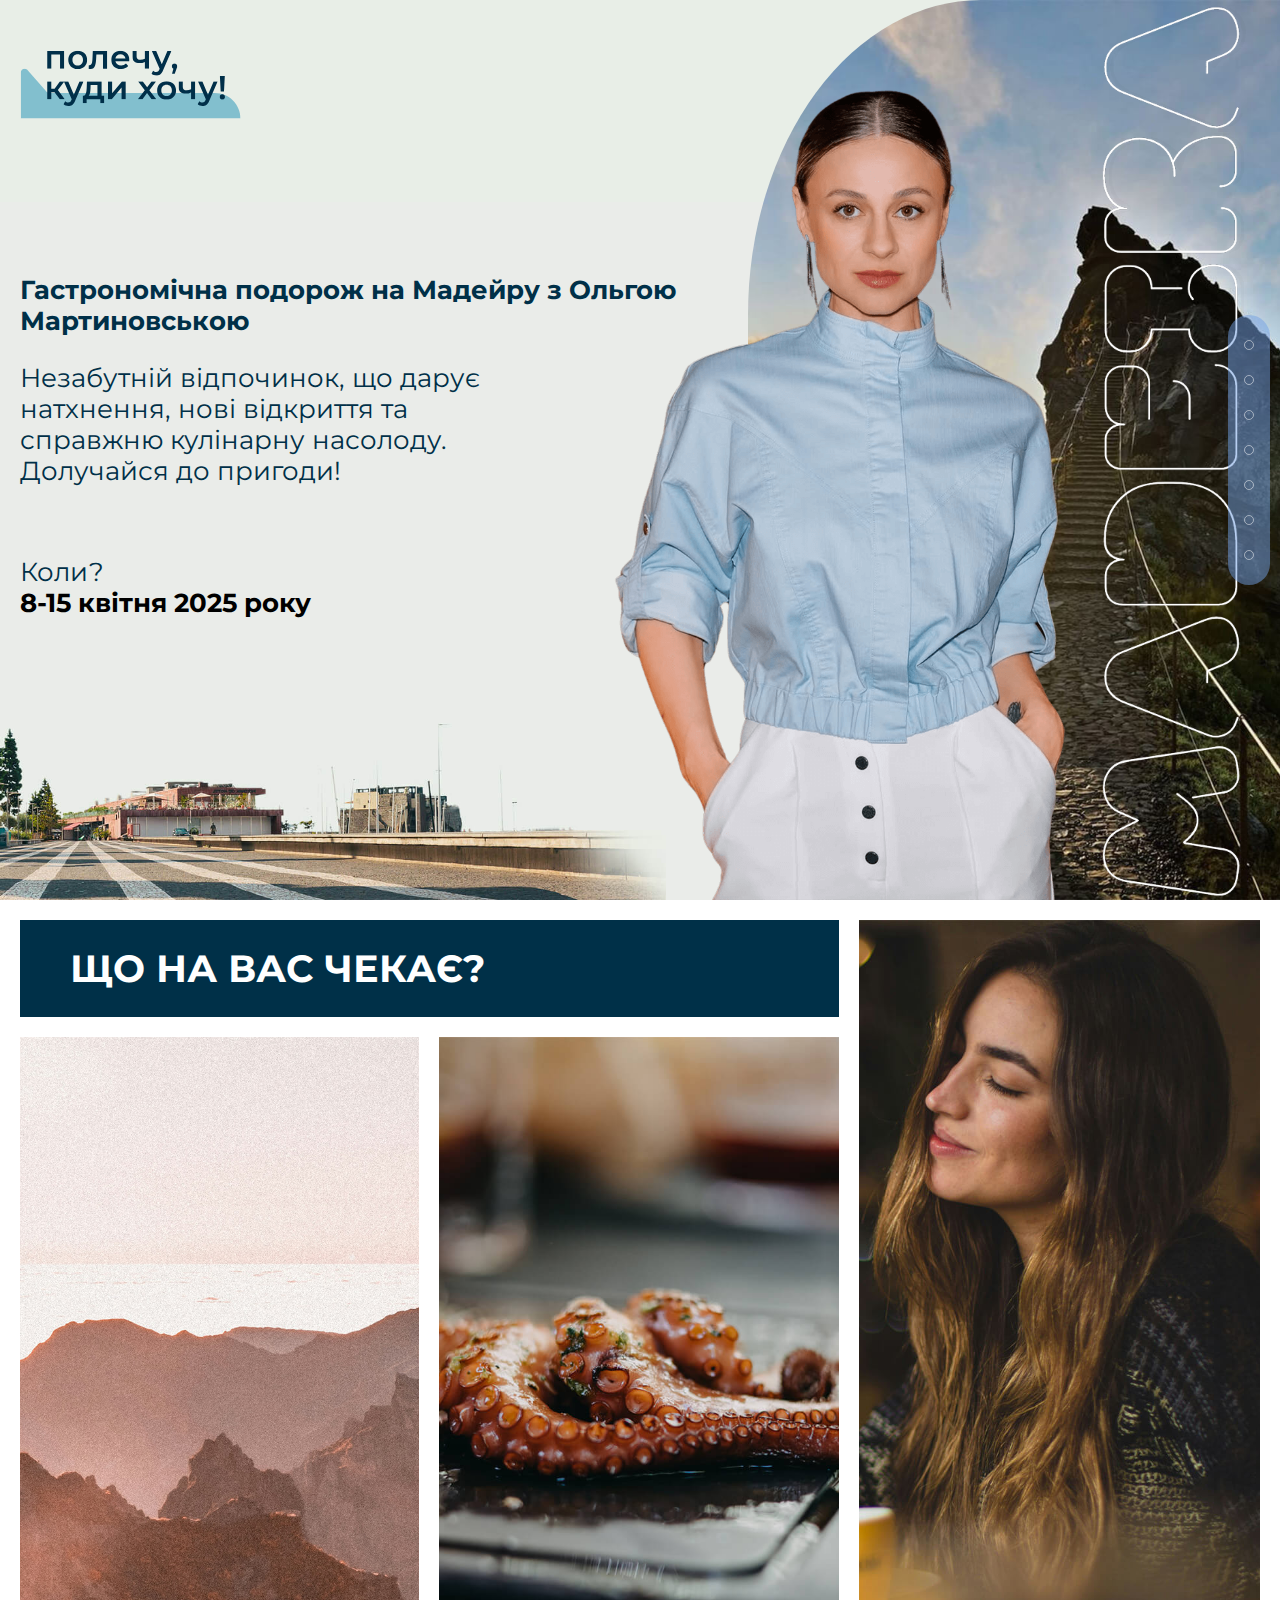
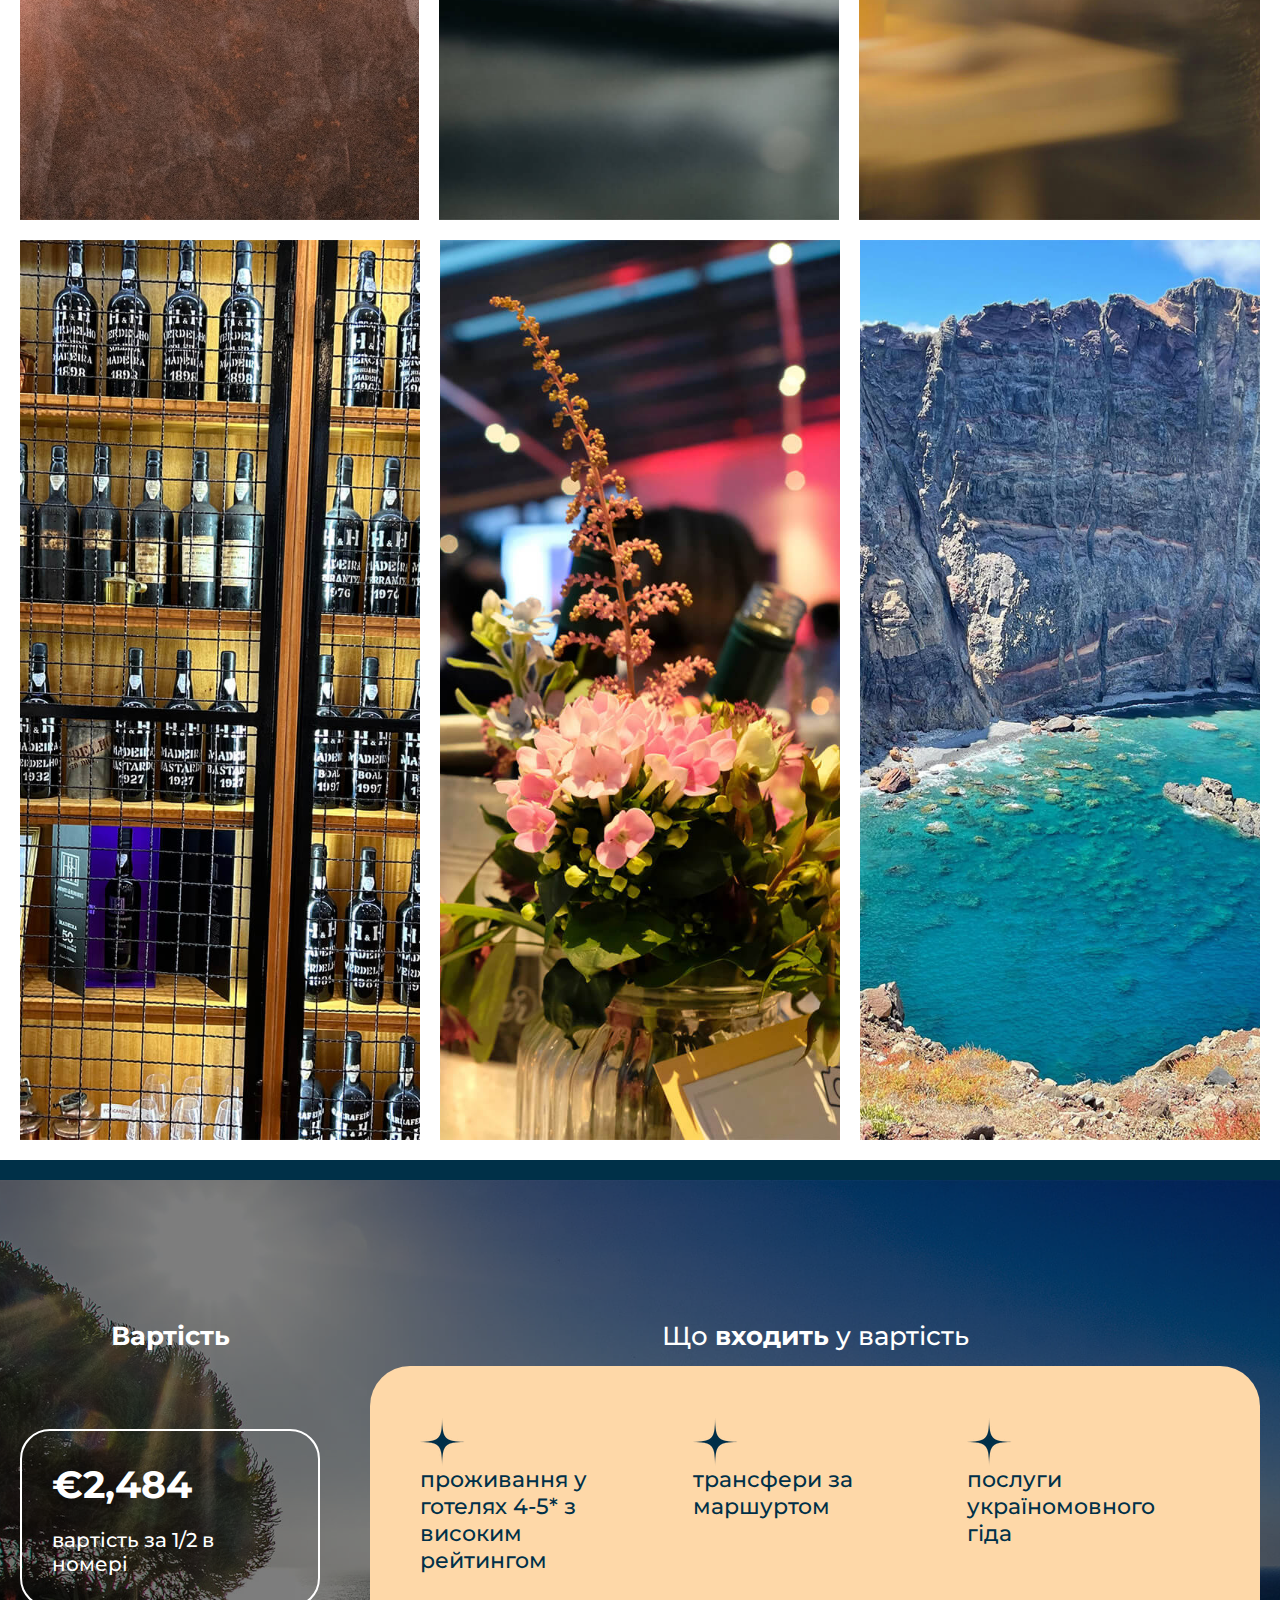
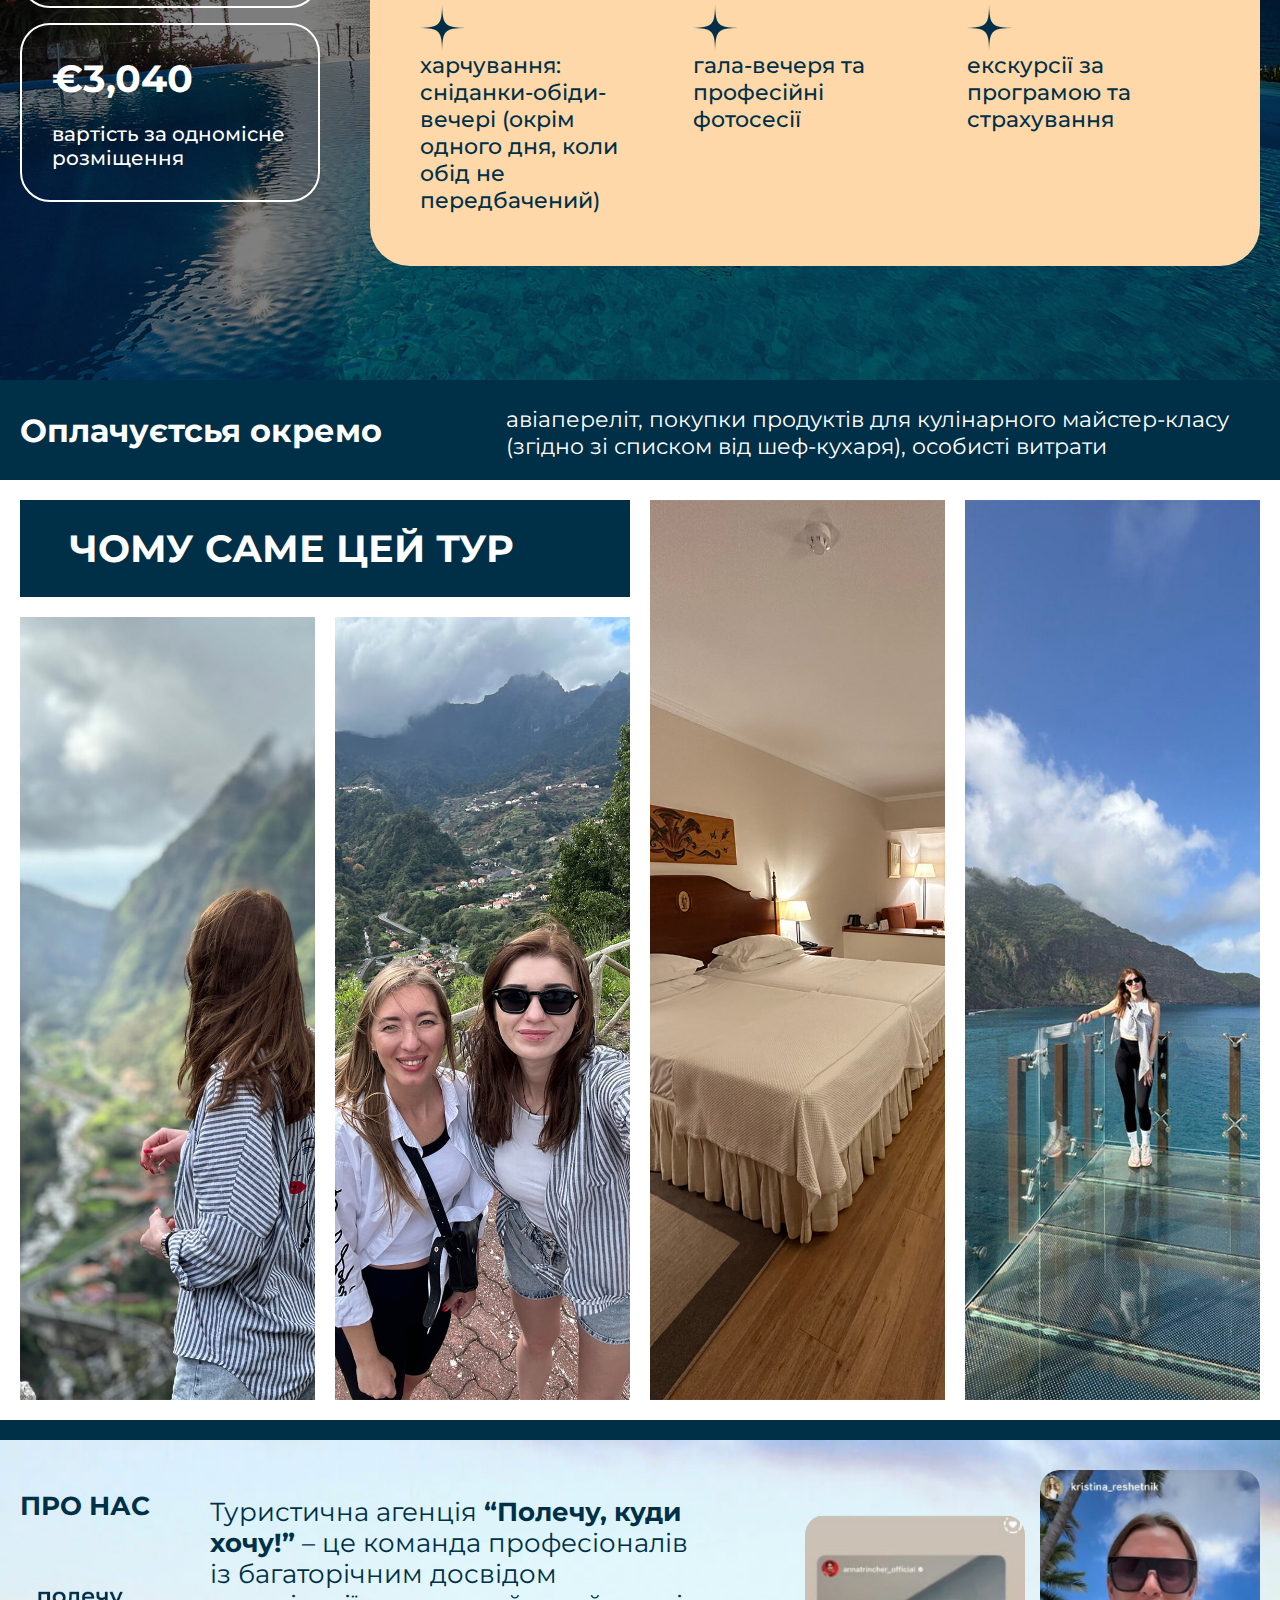
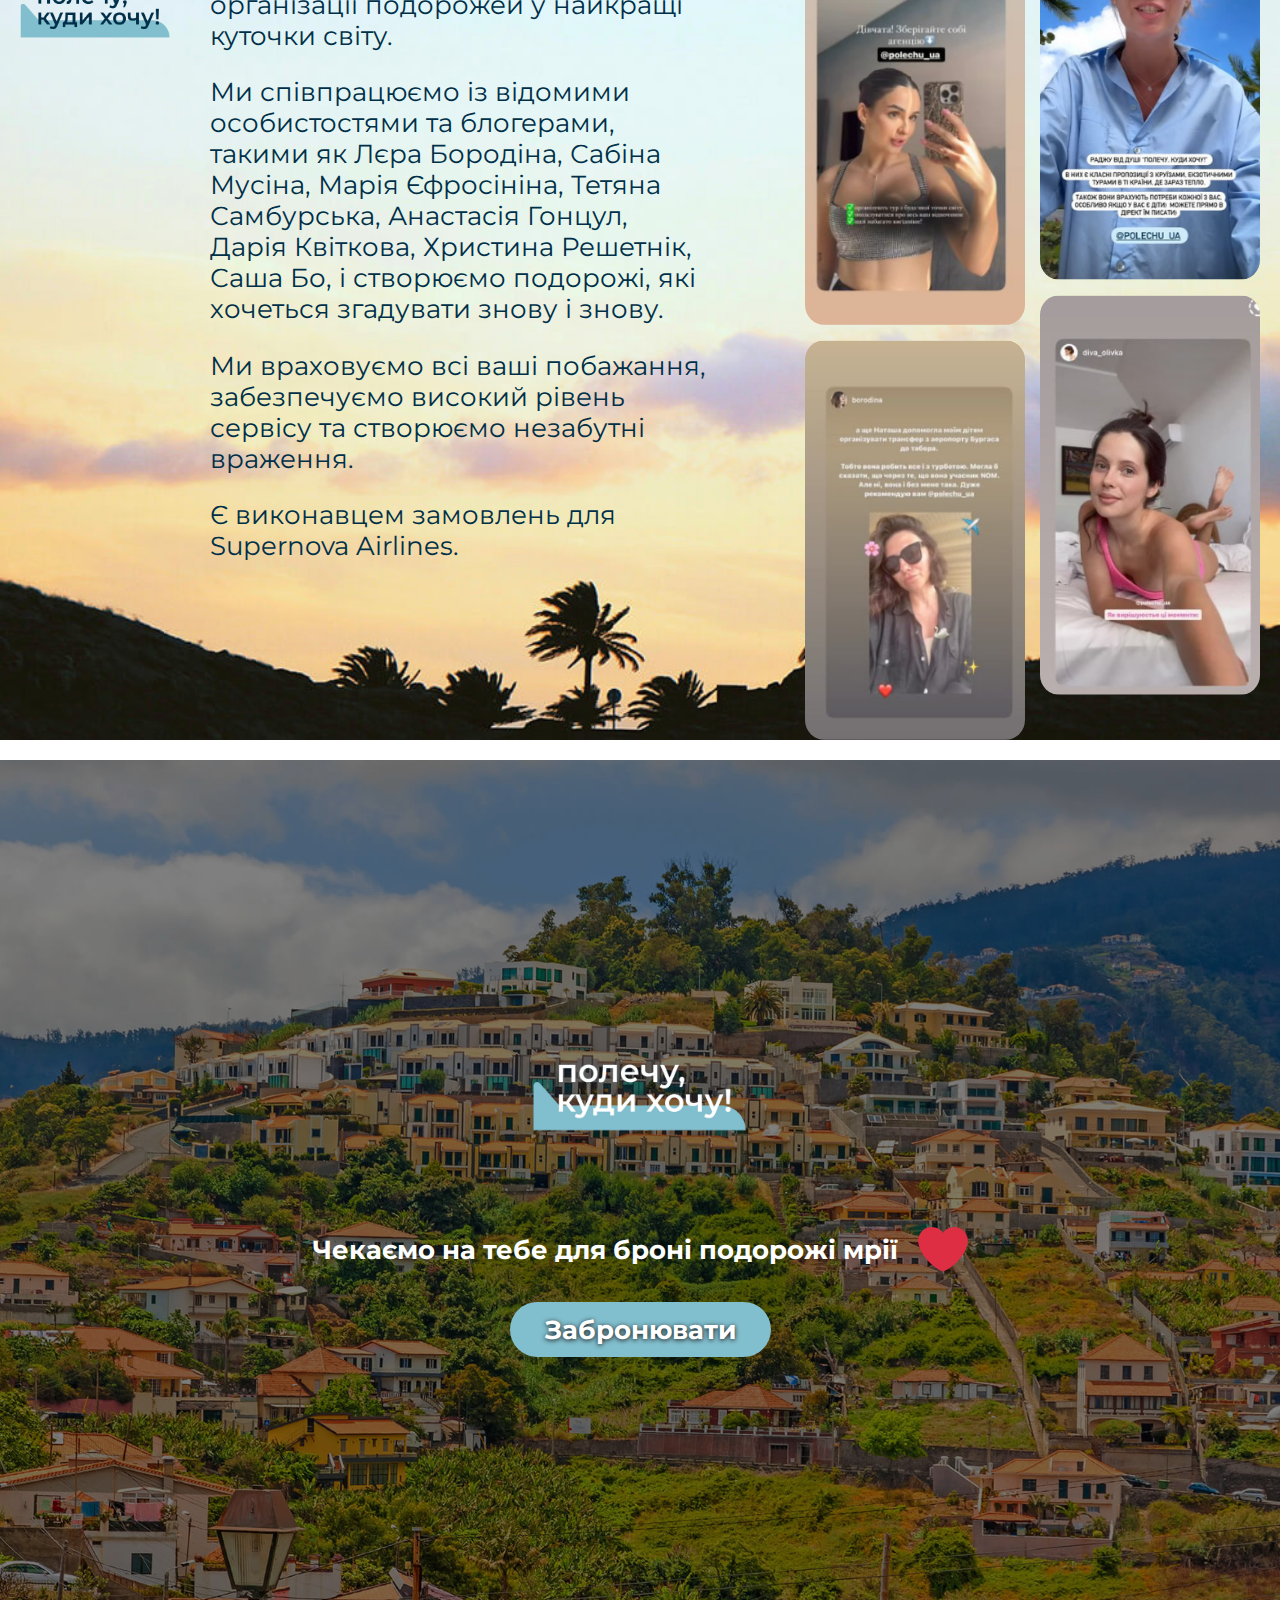
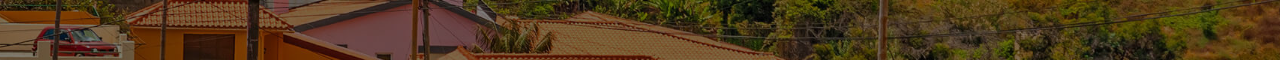
==== commit ef9a2ed6: "Add files via upload" ====
--- a/index.html
+++ b/index.html
@@ -96,6 +96,32 @@
                             </div>
                         </div>
                     </div>
+                    <div class="wait__middle">
+                        <div class="wait__image">
+                            <div class="wait__image-title">
+                                Найкращі ресторани Мадейри з Ольгою
+                            </div>
+                            <div class="wait__image-desc">
+                                Разом із Ольгою ви відвідаєте найкращі ресторани Мадейри, де скуштуєте авторські
+                                страви з місцевих продуктів. Це не просто їжа, а справжня кулінарна подорож.
+                            </div>
+                            <div class="wait__image-img">
+                                <img src="/img/wait-3.jpg" alt="img">
+                            </div>
+                        </div>
+                        <div class="wait__image">
+                            <div class="wait__image-title">
+                                Дегустація напоїв від дядька Кріштіану Роналду
+                            </div>
+                            <div class="wait__image-desc">
+                                Спеціально для гостей туру – напої, створені за унікальним рецептом близького родича
+                                футбольної зірки.
+                            </div>
+                            <div class="wait__image-img">
+                                <img src="/img/wait-4.jpg" alt="img">
+                            </div>
+                        </div>
+                    </div>
                     <div class="wait__bottom" id="wait__bottom">
                         <div class="wait__image">
                             <div class="wait__image-title">
@@ -148,18 +174,18 @@
                                 <div class="cost__block-price--desc">
                                     <div class="cost__block-price--block">
                                         <div class="cost__block-price--summ">
-                                            €1,425
+                                            €2,484
                                         </div>
                                         <div class="cost__block-price--comm">
-                                            за одну особу при двомісному розміщенні
+                                            вартість за 1/2 в номері
                                         </div>
                                     </div>
                                     <div class="cost__block-price--block">
                                         <div class="cost__block-price--summ">
-                                            €2,542
+                                            €3,040
                                         </div>
                                         <div class="cost__block-price--comm">
-                                            за одномісне розміщення
+                                            вартість за одномісне розміщення
                                         </div>
                                     </div>
                                 </div>
@@ -297,6 +323,7 @@
                 </div>
             </div>
         </section>
+
         <section class="reserve" id="reserve">
             <div class="container">
                 <div class="reserve__block">
@@ -307,7 +334,7 @@
                         <span>Чекаємо на тебе для броні подорожі мрії</span>
                         <img src="/img/heart.png" alt="heart">
                     </div>
-                    <a href="" class="reserve__block-button">Забронювати</a>
+                    <a href="https://t.me/Yulia_Polechu" target="_blank" class="reserve__block-button">Забронювати</a>
                 </div>
             </div>
         </section>
--- a/styles.css
+++ b/styles.css
@@ -165,6 +165,41 @@
     overflow       : hidden;
 }
 
+@media screen and (max-width: 1599px) {
+    .hero {
+        background     : var(--green) url(/img/hero-bg.jpg) -350px bottom no-repeat;
+        background-size: contain;
+    }
+}
+
+@media screen and (max-width: 1439px) {
+    .hero {
+        background     : var(--green) url(/img/hero-bg.jpg) -400px bottom no-repeat;
+        background-size: contain;
+    }
+}
+
+@media screen and (max-width: 1199px) {
+    .hero {
+        background     : var(--green) url(/img/hero-bg.jpg) -350px bottom no-repeat;
+        background-size: contain;
+    }
+}
+
+@media screen and (max-width: 991px) {
+    .hero {
+        background     : var(--green) url(/img/hero-bg.jpg) -250px bottom no-repeat;
+        background-size: contain;
+    }
+}
+
+@media screen and (max-width: 767px) {
+    .hero {
+        background     : var(--green) url(/img/hero-bg.jpg) -200px bottom no-repeat;
+        background-size: contain;
+    }
+}
+
 .hero__block {
     height    : auto;
     min-height: 100vh;
@@ -183,11 +218,48 @@
     align-items    : flex-start;
 }
 
+@media screen and (max-width: 1199px) {
+    .hero__wrap {
+        max-width: 600px;
+    }
+}
+
+@media screen and (max-width: 991px) {
+    .hero__wrap {
+        max-width: 500px;
+    }
+}
+
+@media screen and (max-width: 767px) {
+    .hero__wrap {
+        max-width: 55%;
+    }
+}
+
+@media screen and (max-width: 576px) {
+    .hero__wrap {
+        max-width  : 70%;
+        padding-top: 50px;
+    }
+}
+
 .hero__logo {
     position: absolute;
     top     : 50px;
 }
 
+@media screen and (max-width: 1199px) {
+    .hero__logo img {
+        max-width: 160px;
+    }
+}
+
+@media screen and (max-width: 576px) {
+    .hero__logo {
+        top: 20px;
+    }
+}
+
 .hero__text {
     z-index: 1;
 }
@@ -195,7 +267,7 @@
 .hero__title {
     color    : var(--blue);
     font-size: 38px;
-    font-size: clamp(26px, 2vw, 38px);
+    font-size: clamp(24px, 2vw, 38px);
 }
 
 .hero__desc {
@@ -205,11 +277,24 @@
     max-width: 500px;
 }
 
+@media screen and (max-width: 576px) {
+    .hero__desc {
+
+        max-width: 100%;
+    }
+}
+
 .hero__date {
     color     : var(--blue);
     font-size : 29px;
     font-size : clamp(20px, 2vw, 29px);
     margin-top: 70px;
+}
+
+@media screen and (max-width: 767px) {
+    .hero__date {
+        margin-top: 50px;
+    }
 }
 
 .hero__date span {
@@ -242,6 +327,13 @@
     border-radius  : 35% 0 0 0;
 }
 
+@media screen and (max-width: 767px) {
+    .hero__bg-image--one {
+        border-radius: 0;
+        left         : 45%;
+    }
+}
+
 .hero__bg-image--two {
     display        : flex;
     width          : 100%;
@@ -253,6 +345,12 @@
     background-size: contain;
 }
 
+@media screen and (max-width: 576px) {
+    .hero__bg-image--two {
+        display: none;
+    }
+}
+
 .hero__bg-image--text {
     position       : absolute;
     right          : 0;
@@ -276,6 +374,13 @@
     padding-bottom: 20px;
 }
 
+@media screen and (max-width: 767px) {
+    .wait>.container {
+        padding-left : 0;
+        padding-right: 0;
+    }
+}
+
 .wait__block {}
 
 .wait__top {
@@ -285,6 +390,18 @@
     grid-template-columns: calc(66.6666% - 8px) calc(33.3333% - 12px);
     gap                  : 20px;
     margin-bottom        : 20px;
+}
+
+@media (min-height: 1300px) {
+    .wait__top {
+        min-height: 50vh;
+    }
+}
+
+@media screen and (max-width: 991px) {
+    .wait__top {
+        grid-template-columns: 1fr;
+    }
 }
 
 .wait__top-left {
@@ -303,11 +420,24 @@
     margin        : 0;
 }
 
+@media screen and (max-width: 576px) {
+    .wait__top-title {
+        padding   : 25px;
+        text-align: center;
+    }
+}
+
 .wait__images {
     display              : grid;
     grid-template-columns: 1fr 1fr;
     gap                  : 20px;
     height               : 100%;
+}
+
+@media screen and (max-width: 576px) {
+    .wait__images {
+        grid-template-columns: 1fr;
+    }
 }
 
 .wait__image {
@@ -317,10 +447,22 @@
     display        : flex;
     flex-direction : column;
     justify-content: flex-end;
+    overflow       : hidden;
 }
 
 .wait__image:hover .wait__image-img:before {
-    background: rgba(0, 0, 0, .6);
+    opacity   : 1;
+    transition: all .3s ease;
+}
+
+.wait__image:hover .wait__image-title {
+    transform : translateX(0%);
+    transition: all .4s ease;
+}
+
+.wait__image:hover .wait__image-desc {
+    transform : translateX(0%);
+    transition: all .5s ease;
 }
 
 .wait__image-img img {
@@ -343,6 +485,8 @@
     min-height    : 100px;
     color         : var(--white);
     z-index       : 2;
+    transform     : translateX(100%);
+    transition    : all .4s ease;
 }
 
 .wait__image-desc {
@@ -354,6 +498,8 @@
     min-height : 200px;
     color      : var(--white);
     z-index    : 2;
+    transform  : translateX(100%);
+    transition : all .5s ease;
 }
 
 .wait__image-img {
@@ -373,6 +519,7 @@
     height    : 100%;
     background: rgba(0, 0, 0, .5);
     z-index   : 1;
+    opacity   : 0;
     transition: all .3s ease;
 }
 
@@ -387,12 +534,61 @@
 
 .wait__top-right {}
 
+@media screen and (max-width: 991px) {
+    .wait__top-right {
+        display: none;
+    }
+}
+
+.wait__middle {
+    min-height           : 100vh;
+    width                : 100%;
+    display              : none;
+    grid-template-columns: 1fr 1fr;
+    gap                  : 20px;
+}
+
+@media screen and (max-width: 991px) {
+    .wait__middle {
+        display      : grid;
+        margin-bottom: 20px;
+    }
+}
+
+@media screen and (max-width: 576px) {
+    .wait__middle {
+        grid-template-columns: 1fr;
+    }
+}
+
 .wait__bottom {
     min-height           : 100vh;
     width                : 100%;
     display              : grid;
     grid-template-columns: 1fr 1fr 1fr;
     gap                  : 20px;
+}
+
+@media (min-height: 1300px) {
+    .wait__bottom {
+        min-height: 50vh;
+    }
+}
+
+@media screen and (max-width: 991px) {
+    .wait__bottom {
+        grid-template-columns: 1fr 1fr;
+    }
+
+    .wait__bottom .wait__image:first-child {
+        display: none;
+    }
+}
+
+@media screen and (max-width: 576px) {
+    .wait__bottom {
+        grid-template-columns: 1fr;
+    }
 }
 
 .cost {
@@ -406,6 +602,12 @@
     z-index        : 0;
 }
 
+@media (min-height: 1300px) {
+    .cost {
+        min-height: calc(50vh - 40px);
+    }
+}
+
 .cost:before {
     content   : "";
     position  : absolute;
@@ -422,8 +624,20 @@
     position          : relative;
     min-height        : 100vh;
     display           : grid;
-    grid-template-rows: auto minmax(100px, auto);
     grid-template-rows: auto 100px;
+}
+
+@media (min-height: 1300px) {
+    .cost__block {
+        min-height: calc(50vh - 40px);
+    }
+}
+
+@media screen and (max-width: 1199px) {
+    .cost__block {
+        grid-template-rows: auto;
+        gap               : 30px;
+    }
 }
 
 .cost__block-top {
@@ -448,6 +662,13 @@
     width                : 100%;
 }
 
+@media screen and (max-width: 1199px) {
+    .cost__block-top--wrap {
+        gap                  : 30px;
+        grid-template-columns: 1fr;
+    }
+}
+
 .cost__block-price,
 .cost__block-info {
     height : -webkit-fill-available;
@@ -479,10 +700,29 @@
     padding      : 30px 50px;
 }
 
+@media screen and (max-width: 991px) {
+    .cost__block-info--desc {
+        padding      : 20px;
+        border-radius: 20px;
+    }
+}
+
 .cost__block-price--desc {
     display       : flex;
     flex-direction: column;
     gap           : 15px;
+}
+
+@media screen and (max-width: 1199px) {
+    .cost__block-price--desc {
+        flex-direction: row;
+    }
+}
+
+@media screen and (max-width: 576px) {
+    .cost__block-price--desc {
+        flex-direction: column;
+    }
 }
 
 .cost__block-price--block {
@@ -497,6 +737,18 @@
     padding       : 30px;
 }
 
+@media screen and (max-width: 1199px) {
+    .cost__block-price--block {
+        flex: 1;
+    }
+}
+
+@media screen and (max-width: 576px) {
+    .cost__block-price--block {
+        align-items: center;
+    }
+}
+
 .cost__block-price--summ {
     font-size  : 50px;
     font-size  : clamp(32px, 3vw, 50px);
@@ -514,6 +766,20 @@
     display              : grid;
     grid-template-columns: 1fr 1fr 1fr;
     gap                  : 30px;
+}
+
+@media screen and (max-width: 767px) {
+    .cost__block-info--desc ul {
+        grid-template-columns: 1fr 1fr;
+        gap                  : 20px;
+    }
+}
+
+@media screen and (max-width: 576px) {
+    .cost__block-info--desc ul {
+        grid-template-columns: 1fr;
+        text-align           : center;
+    }
 }
 
 .cost__block-info--desc li {
@@ -532,6 +798,12 @@
     display        : block;
 }
 
+@media screen and (max-width: 576px) {
+    .cost__block-info--desc li:before {
+        margin: auto;
+    }
+}
+
 .cost__block-bottom {
     background: var(--blue);
     color     : var(--white);
@@ -545,10 +817,25 @@
     align-items: center;
 }
 
+@media screen and (max-width: 1199px) {
+    .cost__block-bottom>* {
+        flex-direction: column;
+        gap           : 30px;
+        padding       : 20px;
+        text-align    : center;
+    }
+}
+
 .cost__block-bottom--title {
     font-size  : 32px;
     font-weight: bold;
     white-space: nowrap;
+}
+
+@media screen and (max-width: 767px) {
+    .cost__block-bottom--title {
+        white-space: unset;
+    }
 }
 
 .cost__block-bottom--desc {
@@ -564,9 +851,22 @@
     background: var(--blue);
 }
 
+@media (min-height: 1300px) {
+    .why {
+        min-height: 50vh;
+    }
+}
+
 .why>.container {
     background    : var(--white);
     padding-bottom: 20px;
+}
+
+@media screen and (max-width: 767px) {
+    .why>.container {
+        padding-left : 0;
+        padding-right: 0;
+    }
 }
 
 .why__block {
@@ -577,10 +877,28 @@
     gap                  : 20px;
 }
 
+@media (min-height: 1300px) {
+    .why__block {
+        min-height: 50vh;
+    }
+}
+
+@media screen and (max-width: 991px) {
+    .why__block {
+        grid-template-columns: 1fr;
+    }
+}
+
 .why__block-left {
     display       : flex;
     flex-direction: column;
     gap           : 20px;
+}
+
+@media screen and (max-width: 991px) {
+    .why__block-left {
+        min-height: 100vh;
+    }
 }
 
 .why__block-right {
@@ -589,6 +907,18 @@
     display              : grid;
     grid-template-columns: 1fr 1fr;
     gap                  : 20px;
+}
+
+@media screen and (max-width: 991px) {
+    .why__block-right {
+        min-height: 100vh;
+    }
+}
+
+@media screen and (max-width: 991px) {
+    .why__block-right {
+        grid-template-columns: 1fr;
+    }
 }
 
 .why__block-title {
@@ -601,11 +931,24 @@
     margin        : 0;
 }
 
+@media screen and (max-width: 576px) {
+    .why__block-title {
+        padding   : 25px;
+        text-align: center;
+    }
+}
+
 .why__images {
     display              : grid;
     grid-template-columns: 1fr 1fr;
     gap                  : 20px;
     height               : 100%;
+}
+
+@media screen and (max-width: 576px) {
+    .why__images {
+        grid-template-columns: 1fr;
+    }
 }
 
 .why__image {
@@ -615,9 +958,22 @@
     display        : flex;
     flex-direction : column;
     justify-content: flex-end;
-}
+    overflow       : hidden;
+}
+
 .why__image:hover .why__image-img:before {
-    background: rgba(0, 0, 0, .6);
+    opacity   : 1;
+    transition: all .3s ease;
+}
+
+.why__image:hover .why__image-title {
+    transform : translateX(0%);
+    transition: all .4s ease;
+}
+
+.why__image:hover .why__image-desc {
+    transform : translateX(0%);
+    transition: all .5s ease;
 }
 
 .why__image-title {
@@ -631,6 +987,8 @@
     min-height    : 100px;
     color         : var(--white);
     z-index       : 2;
+    transform     : translateX(100%);
+    transition    : all .4s ease;
 }
 
 .why__image-desc {
@@ -642,6 +1000,8 @@
     min-height : 200px;
     color      : var(--white);
     z-index    : 2;
+    transform  : translateX(100%);
+    transition : all .5s ease;
 }
 
 .why__image-img {
@@ -662,6 +1022,7 @@
     background: rgba(0, 0, 0, .5);
     z-index   : 1;
     transition: all .3s ease;
+    opacity   : 0;
 }
 
 .why__image-img img {
@@ -683,6 +1044,7 @@
     overflow       : hidden;
 }
 
+
 .about>* {
     min-height : 90vh;
     display    : flex;
@@ -697,6 +1059,18 @@
     margin   : 30px 0;
 }
 
+@media screen and (max-width: 1199px) {
+    .about__block {
+        gap: 30px;
+    }
+}
+
+@media screen and (max-width: 576px) {
+    .about__block {
+        flex-direction: column;
+    }
+}
+
 .about__block-left {
     display           : flex;
     flex-direction    : column;
@@ -704,15 +1078,27 @@
     /* justify-content: space-between; */
 }
 
+@media screen and (max-width: 767px) {
+    .about__block-left {
+        gap: 30px;
+    }
+}
+
+@media screen and (max-width: 576px) {
+    .about__block-left {
+        flex-direction : row;
+        justify-content: center;
+    }
+}
+
 .about__block-center {
     flex: 1;
 }
 
-.about__block-right {
-    min-width      : 300px;
-    display        : flex;
-    flex-direction : column;
-    justify-content: space-between;
+@media screen and (max-width: 576px) {
+    .about__block-center {
+        width: 100%;
+    }
 }
 
 .about__block-left--title {
@@ -730,6 +1116,12 @@
     height   : auto;
 }
 
+@media screen and (max-width: 576px) {
+    .about__block-left img {
+        display: none;
+    }
+}
+
 .about__block-center--desc {
     color        : var(--blue);
     font-size    : 27px;
@@ -740,19 +1132,53 @@
 .about__block-center--desc p {}
 
 .about__block-right {
+    min-width            : 300px;
     display              : grid;
     grid-template-columns: repeat(2, 1fr);
     gap                  : 15px;
+}
+
+@media screen and (max-width: 1199px) {
+    .about__block-right {
+        min-width            : 100%;
+        grid-template-columns: repeat(4, 1fr);
+    }
+}
+
+@media screen and (max-width: 767px) {
+    .about__block-right {
+        grid-template-columns: repeat(2, 1fr);
+    }
+}
+
+@media screen and (max-width: 576px) {
+    .about__block-right {
+        grid-template-columns: repeat(1, 1fr);
+    }
 }
 
 .about__block-right--img {
     overflow     : hidden;
     max-width    : 220px;
     border-radius: 20px;
+    margin-left  : auto;
+    margin-right : auto;
+}
+
+@media screen and (max-width: 767px) {
+    .about__block-right--img {
+        max-width: 300px;
+    }
 }
 
 .about__block-right--img:nth-child(odd) {
     transform: translateY(5vh);
+}
+
+@media screen and (max-width: 576px) {
+    .about__block-right--img:nth-child(odd) {
+        transform: translateY(0);
+    }
 }
 
 .about__block-right--img img {
@@ -800,6 +1226,12 @@
 }
 
 .reserve__block-logo img {}
+
+@media screen and (max-width: 1199px) {
+    .reserve__block-logo img {
+        max-width: 160px;
+    }
+}
 
 .reserve__block-moto {
     font-size      : 40px;
@@ -813,45 +1245,49 @@
     gap            : 20px;
     flex-wrap      : wrap;
 }
+
 .reserve__block-moto img {
     -webkit-animation: heart 3s ease 1s infinite normal forwards;
-    animation: heart 3s ease 1s infinite normal forwards;
-}
+    animation        : heart 3s ease 1s infinite normal forwards;
+}
+
 .reserve__block-button {
     display         : inline-block;
     padding         : 12px 35px;
     background-color: var(--greenDark);
     color           : var(--white);
     font-size       : 30px;
+    font-size       : clamp(20px, 2vw, 30px);
     font-weight     : bold;
     border-radius   : 60px;
     text-decoration : none;
     transition      : all 0.3s ease;
     text-shadow     : 0px 1px 5px #131313;
-            outline: none;
-            transition: all 0.3s ease;
-            position: relative;
-            overflow: hidden;
-}
+    outline         : none;
+    transition      : all 0.3s ease;
+    position        : relative;
+    overflow        : hidden;
+}
+
 .reserve__block-button::before {
-    content: "";
-    position: absolute;
-    top: 50%;
-    left: 50%;
-    width: 300%;
-    height: 300%;
-    background: radial-gradient(circle, rgba(255,255,255,0.2) 10%, transparent 50%);
+    content   : "";
+    position  : absolute;
+    top       : 50%;
+    left      : 50%;
+    width     : 300%;
+    height    : 300%;
+    background: radial-gradient(circle, rgba(255, 255, 255, 0.2) 10%, transparent 50%);
     transition: all 0.5s ease;
-    transform: translate(-50%, -50%) scale(0);
+    transform : translate(-50%, -50%) scale(0);
 }
 
 .reserve__block-button:hover::before {
     transform: translate(-50%, -50%) scale(1);
-    opacity: 0;
+    opacity  : 0;
 }
 
 .reserve__block-button:hover {
     background-color: var(--greenDarkHover);
-    transform: scale(1.04);
-            box-shadow: 0 5px 20px rgba(255, 255, 255, 0.7);
+    transform       : scale(1.04);
+    box-shadow      : 0 5px 20px rgba(255, 255, 255, 0.7);
 }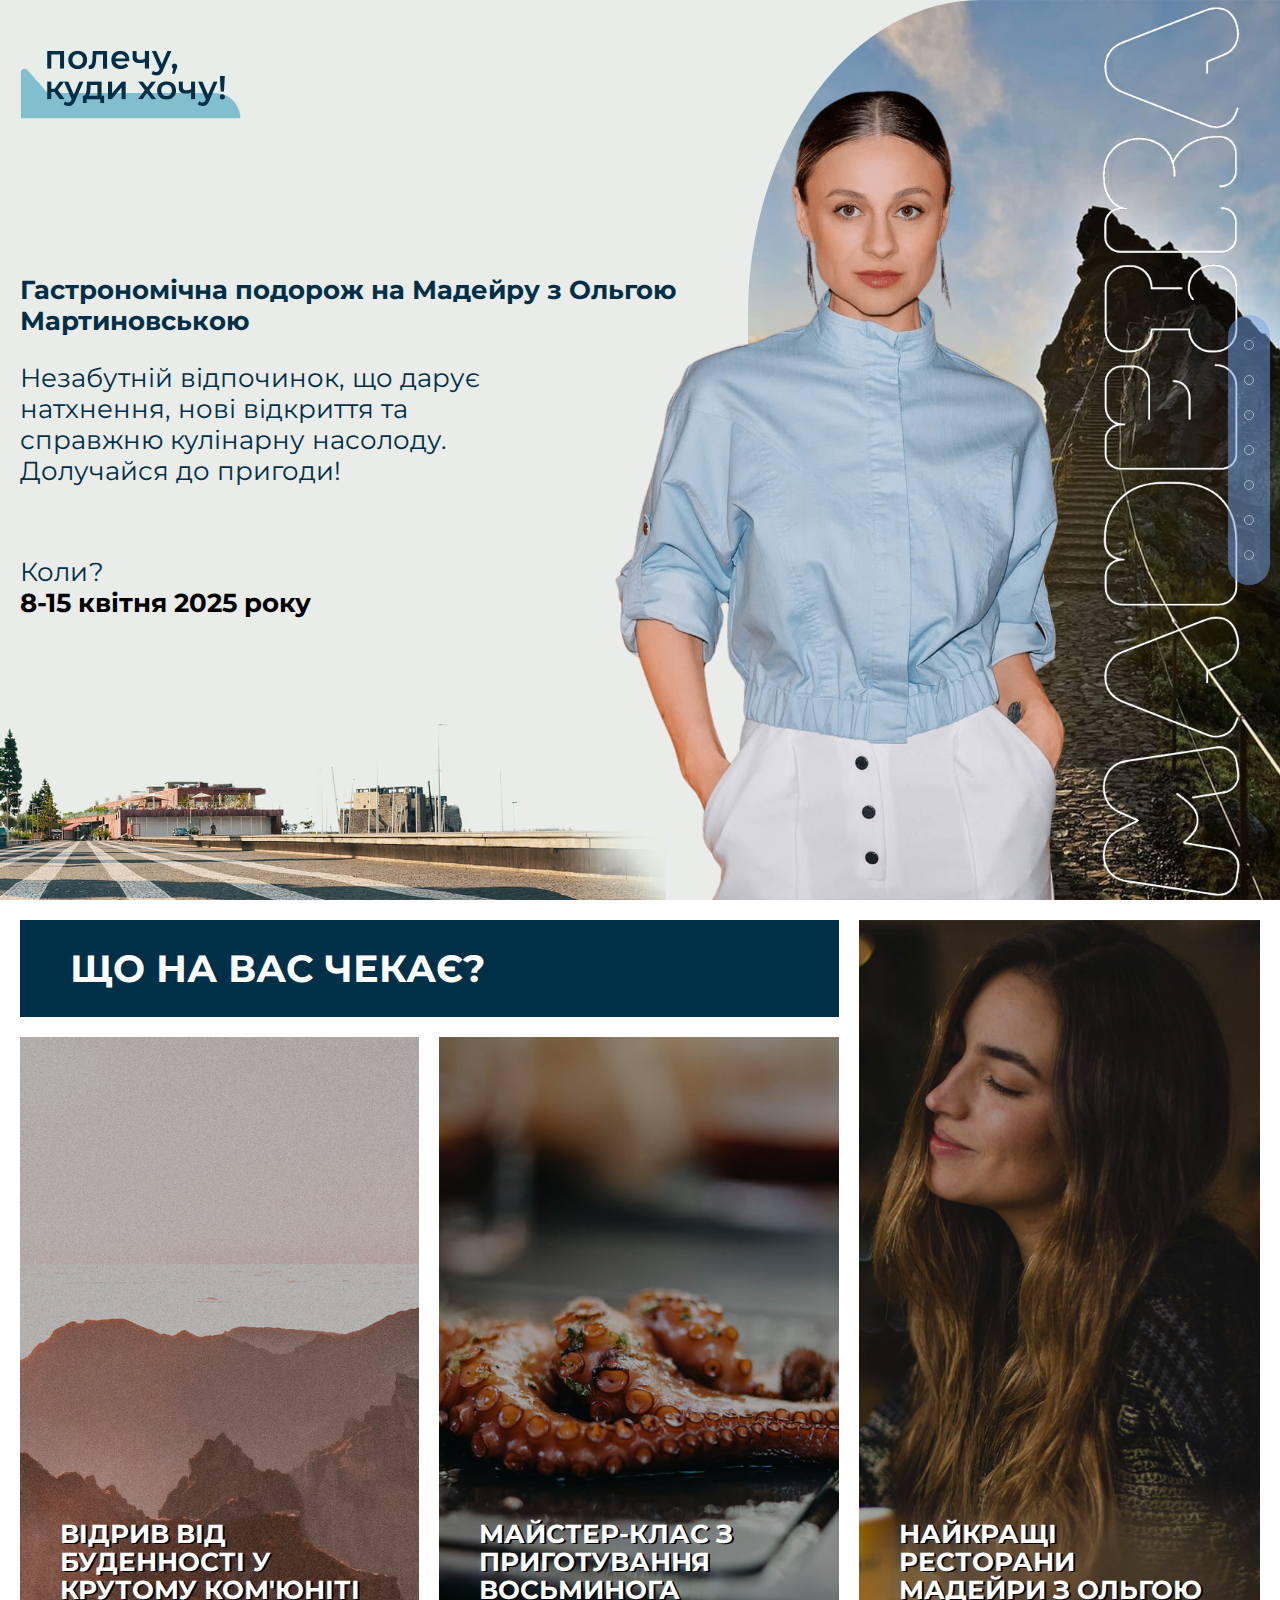
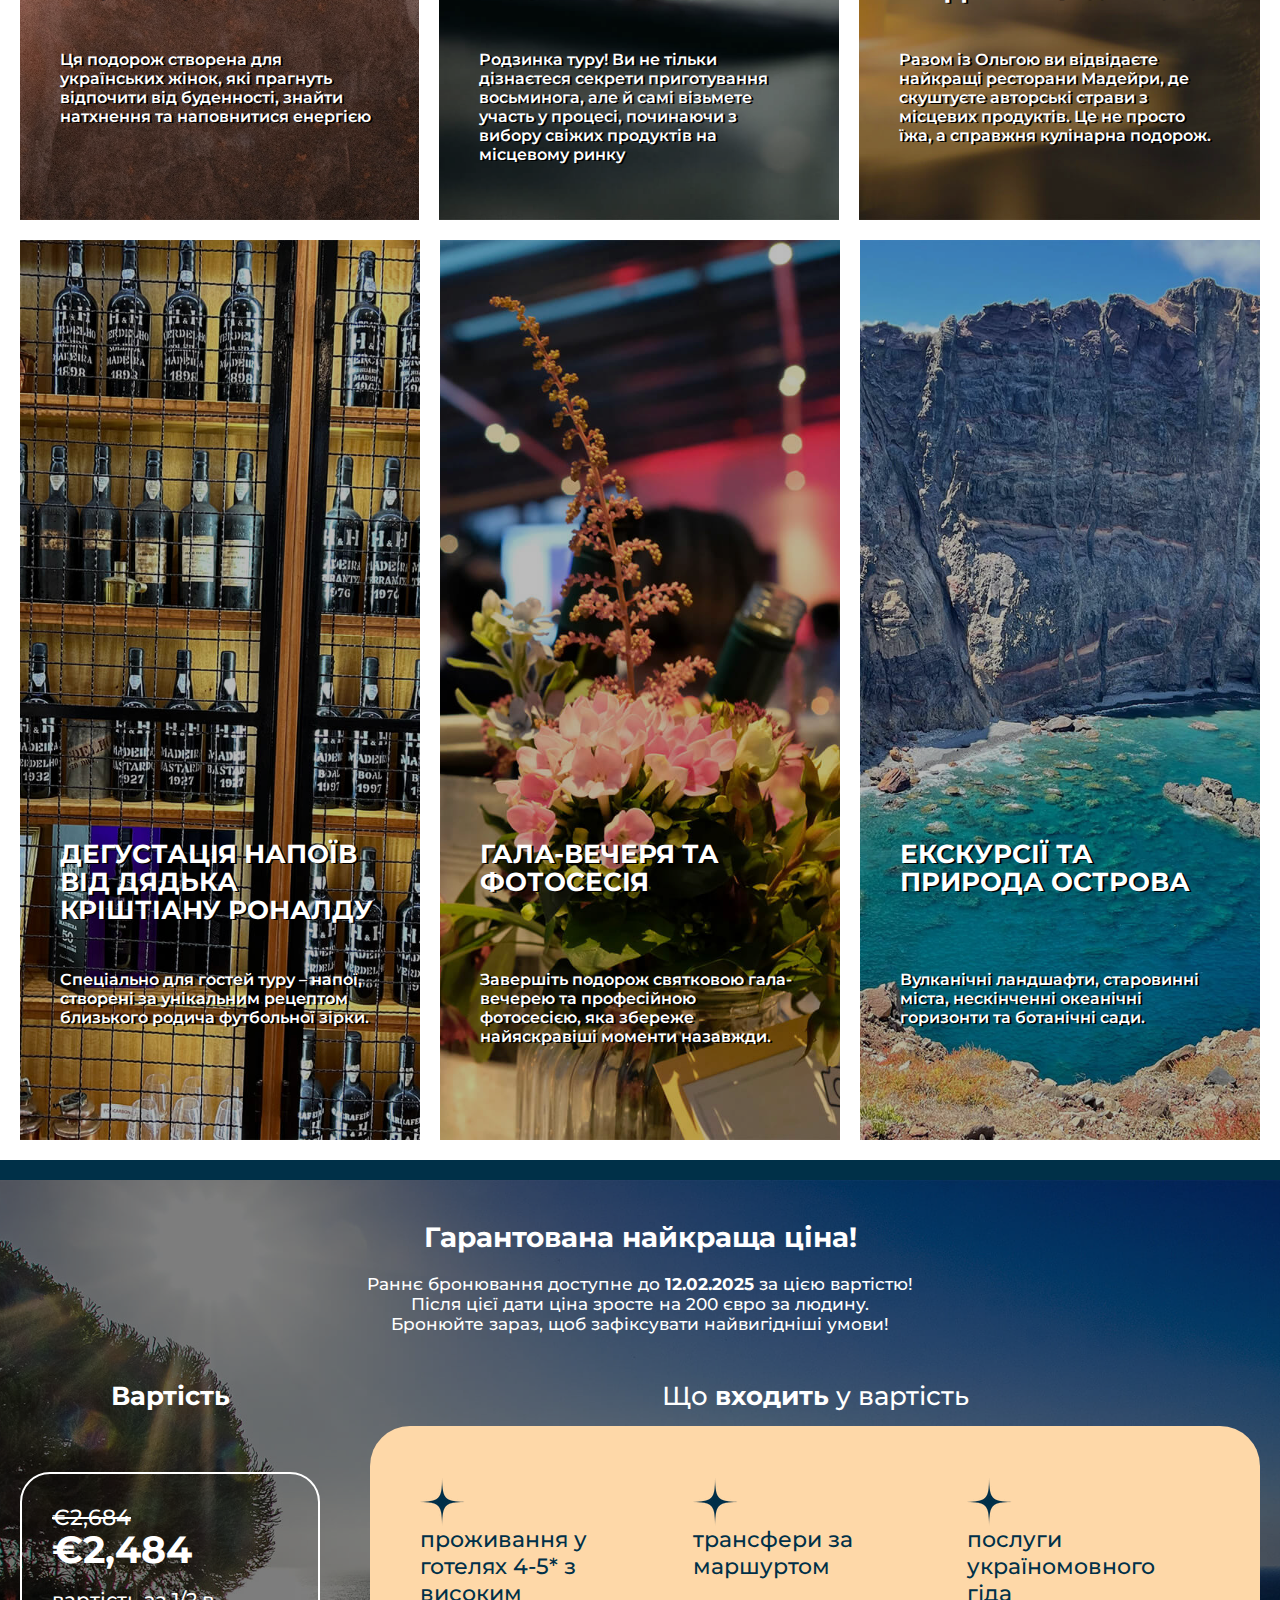
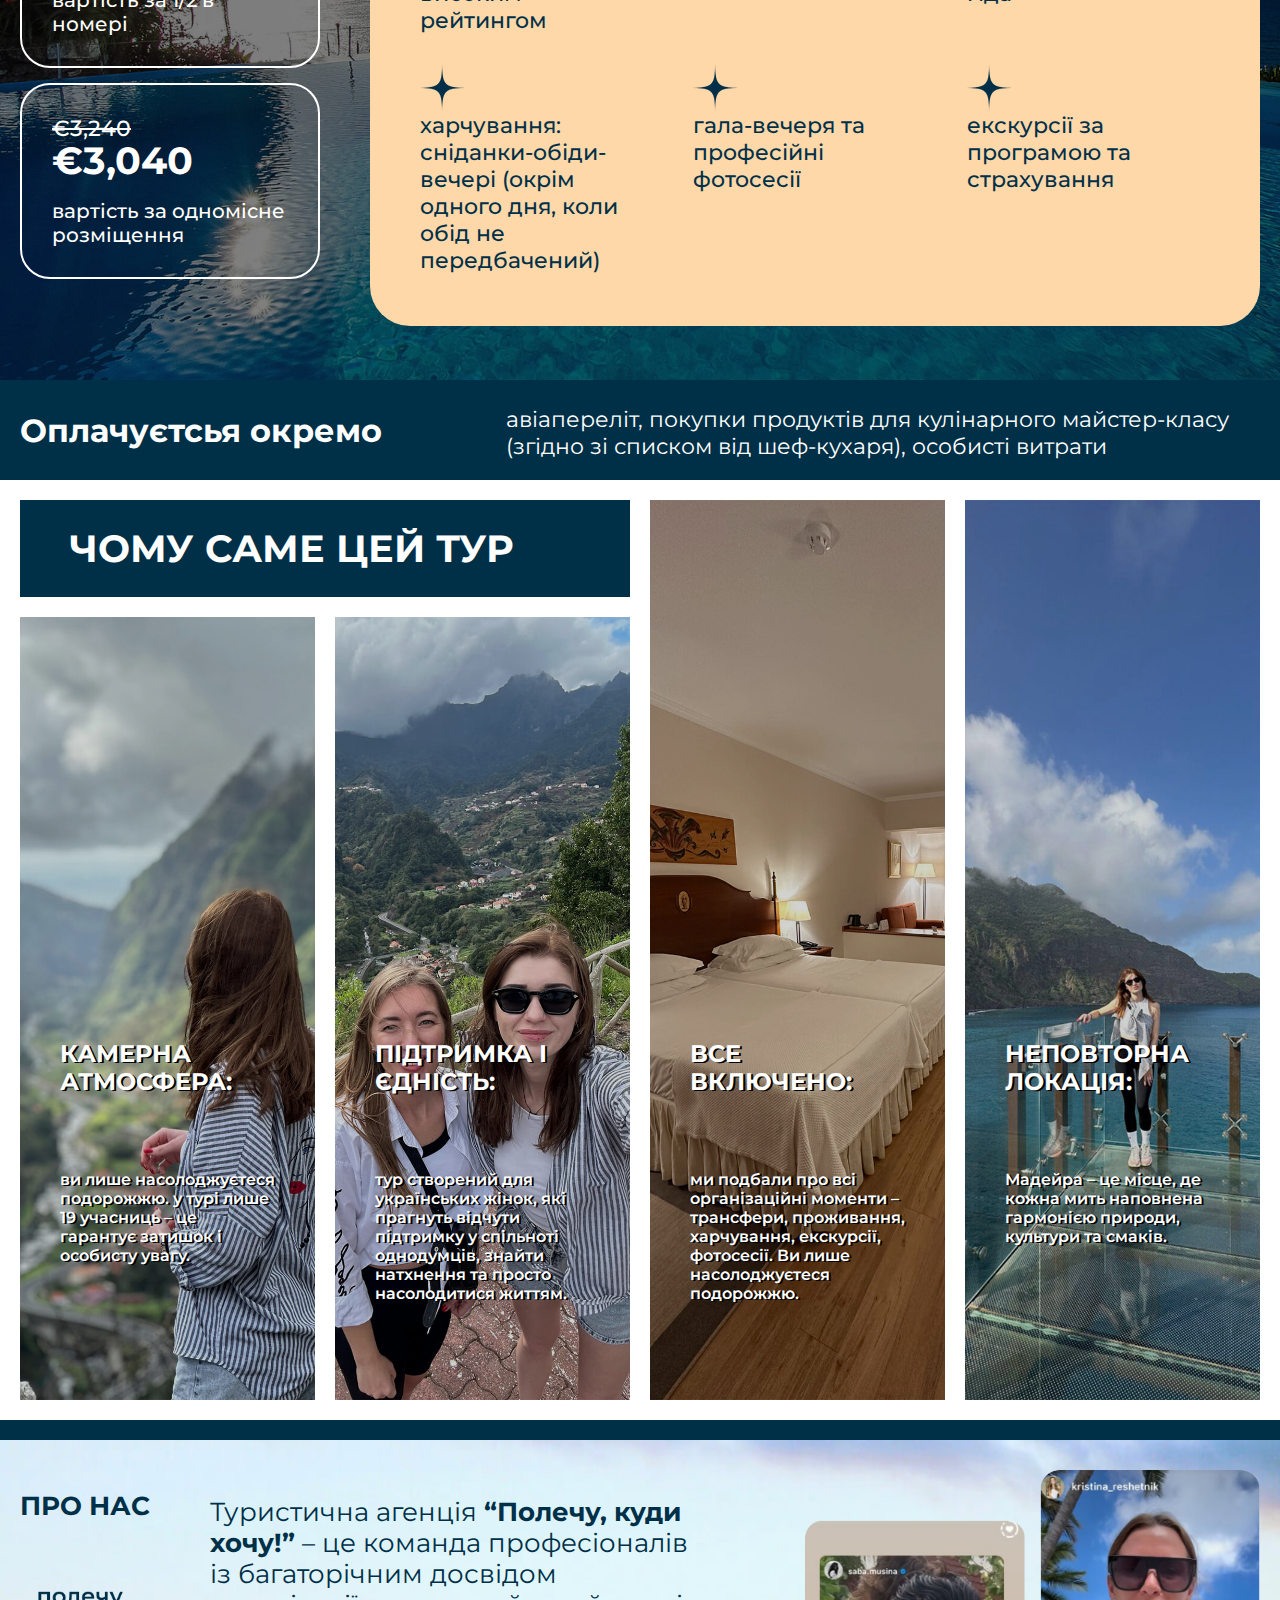
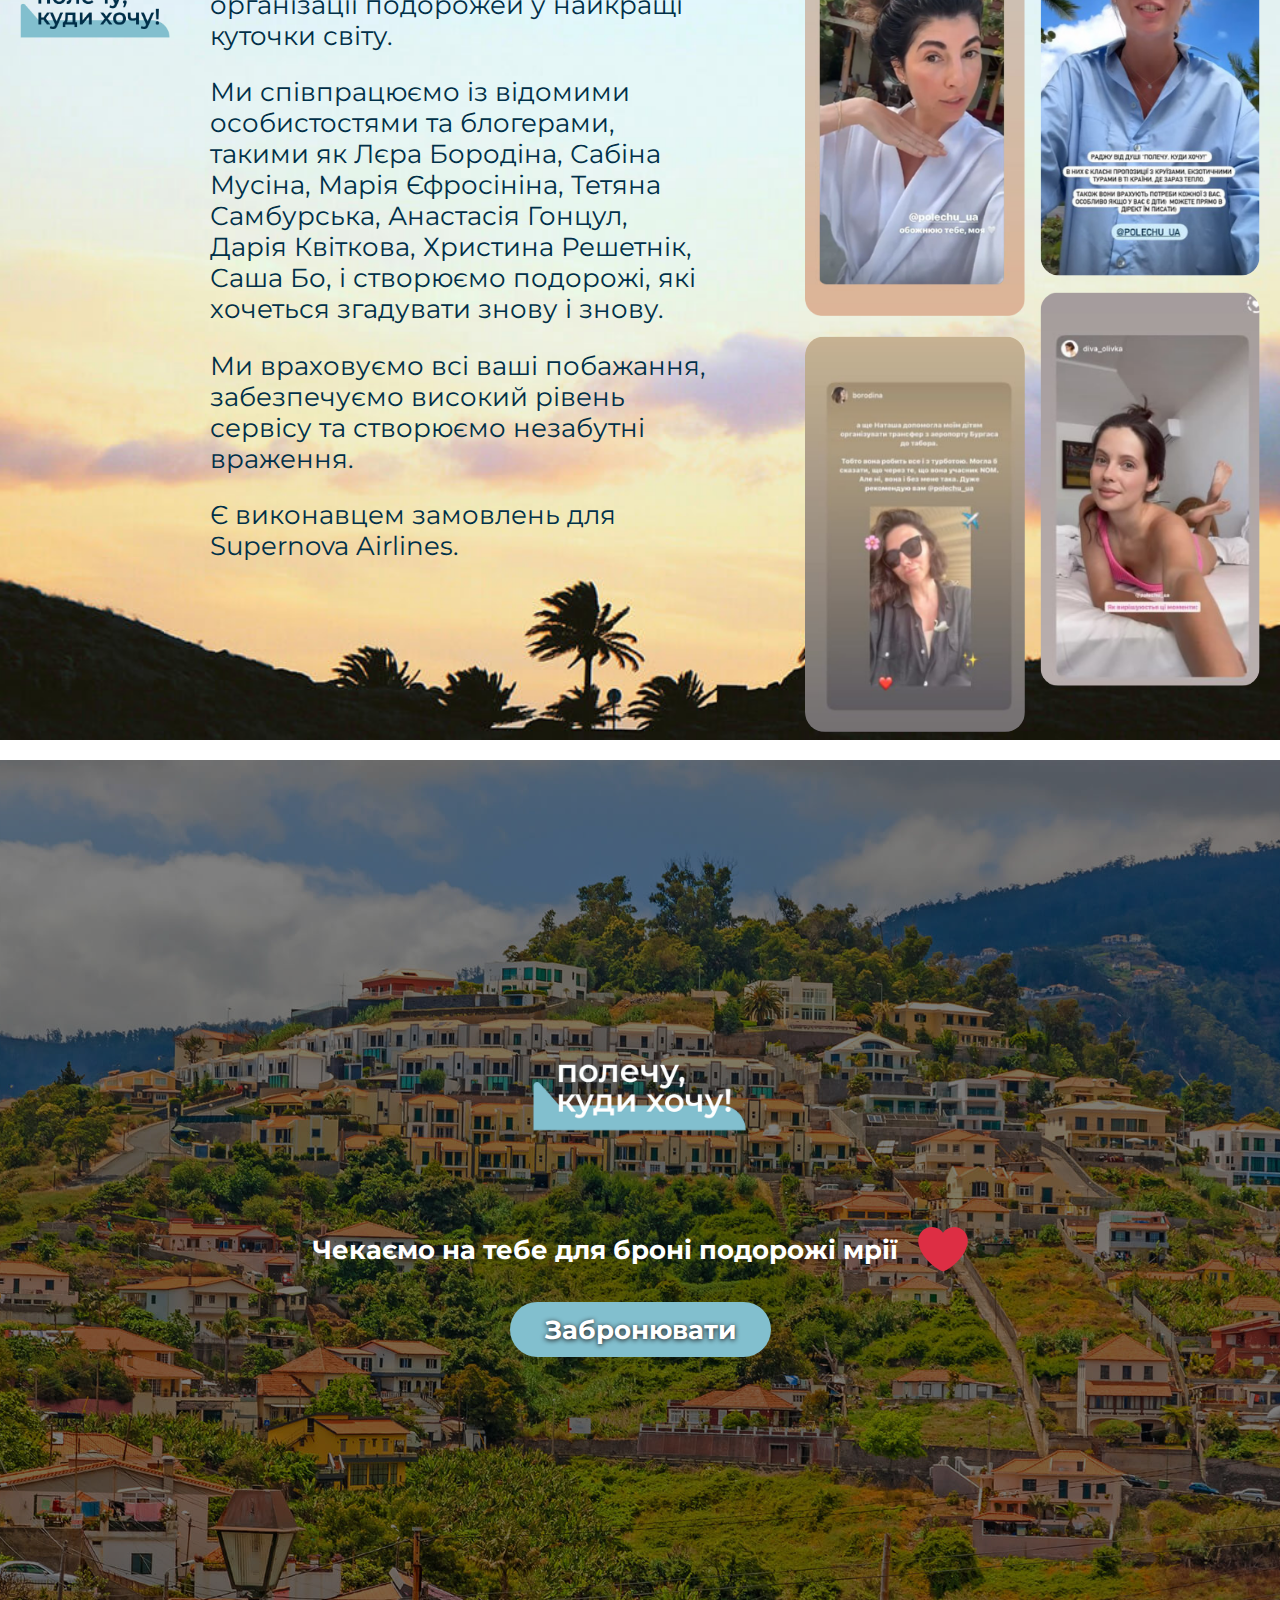
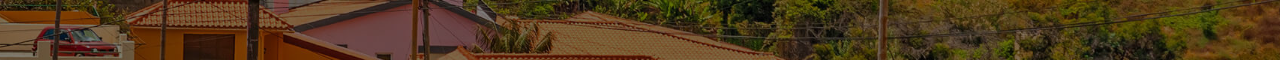
==== commit 41b08656: "Add files via upload" ====
--- a/index.html
+++ b/index.html
@@ -3,7 +3,7 @@
 
 <head>
     <meta charset="UTF-8">
-    <meta name="viewport" content="width=device-width, initial-scale=1.0">
+    <meta name="viewport" content="width=device-width, initial-scale=1">
     <title>Гастрономічний тур на Мадейру</title>
     <link rel="stylesheet" href="styles.css">
 </head>
@@ -14,9 +14,11 @@
             <ul class="menlist">
                 <li><a href="#hero">Hero</a></li>
                 <li><a href="#wait">Wait</a></li>
+                <li class="hide__comp"><a href="#wait__middle">Wait middle</a></li>
                 <li><a href="#wait__bottom">Wait bottom</a></li>
                 <li><a href="#cost">Cost</a></li>
                 <li><a href="#why">Why</a></li>
+                <li class="hide__comp"><a href="#why__right">Why right</a></li>
                 <li><a href="#about">About</a></li>
                 <li><a href="#reserve">Reserve</a></li>
             </ul>
@@ -96,7 +98,7 @@
                             </div>
                         </div>
                     </div>
-                    <div class="wait__middle">
+                    <div class="wait__middle" id="wait__middle">
                         <div class="wait__image">
                             <div class="wait__image-title">
                                 Найкращі ресторани Мадейри з Ольгою
@@ -168,11 +170,20 @@
             <div class="cost__block">
                 <div class="cost__block-top">
                     <div class="container">
+                        <div class="cost__block-title">
+                            Гарантована найкраща ціна!
+                            <span>Раннє бронювання доступне до <b>12.02.2025</b> за цією вартістю!<br>
+                            Після цієї дати ціна зросте на 200 євро за людину.<br>
+                            Бронюйте зараз, щоб зафіксувати найвигідніші умови!</span>
+                        </div>
                         <div class="cost__block-top--wrap">
                             <div class="cost__block-price">
                                 <h3 class="cost__block-price--title">Вартість</h3>
                                 <div class="cost__block-price--desc">
                                     <div class="cost__block-price--block">
+                                        <div class="cost__block-price--old">
+                                            €2,684
+                                        </div>
                                         <div class="cost__block-price--summ">
                                             €2,484
                                         </div>
@@ -181,6 +192,9 @@
                                         </div>
                                     </div>
                                     <div class="cost__block-price--block">
+                                        <div class="cost__block-price--old">
+                                            €3,240
+                                        </div>
                                         <div class="cost__block-price--summ">
                                             €3,040
                                         </div>
@@ -256,7 +270,7 @@
                             </div>
                         </div>
                     </div>
-                    <div class="why__block-right">
+                    <div class="why__block-right" id="why__right">
                         <div class="why__image">
                             <div class="why__image-title">
                                 Все включено:
--- a/styles.css
+++ b/styles.css
@@ -157,6 +157,16 @@
     }
 }
 
+.navigation-nav li.hide__comp {
+    display: none;
+}
+
+@media screen and (max-width: 991px) {
+    .navigation-nav li.hide__comp {
+        display: flex;
+    }
+}
+
 .hero {
     width          : 100%;
     min-height     : 100vh;
@@ -226,17 +236,11 @@
 
 @media screen and (max-width: 991px) {
     .hero__wrap {
-        max-width: 500px;
+        max-width: 55%;
     }
 }
 
 @media screen and (max-width: 767px) {
-    .hero__wrap {
-        max-width: 55%;
-    }
-}
-
-@media screen and (max-width: 576px) {
     .hero__wrap {
         max-width  : 70%;
         padding-top: 50px;
@@ -345,9 +349,9 @@
     background-size: contain;
 }
 
-@media screen and (max-width: 576px) {
+@media screen and (max-width: 767px) {
     .hero__bg-image--two {
-        display: none;
+        /* display: none; */
     }
 }
 
@@ -450,12 +454,18 @@
     overflow       : hidden;
 }
 
-.wait__image:hover .wait__image-img:before {
+@media screen and (max-width: 576px) {
+    .wait__image {
+        min-height: 50vh;
+    }
+}
+
+/* .wait__image:hover .wait__image-img:before {
     opacity   : 1;
     transition: all .3s ease;
-}
-
-.wait__image:hover .wait__image-title {
+} */
+
+/* .wait__image:hover .wait__image-title {
     transform : translateX(0%);
     transition: all .4s ease;
 }
@@ -463,7 +473,7 @@
 .wait__image:hover .wait__image-desc {
     transform : translateX(0%);
     transition: all .5s ease;
-}
+} */
 
 .wait__image-img img {
     position  : absolute;
@@ -485,8 +495,16 @@
     min-height    : 100px;
     color         : var(--white);
     z-index       : 2;
-    transform     : translateX(100%);
+    transform     : translateX(0);
     transition    : all .4s ease;
+    text-shadow   : 2px 1px 0 var(--black);
+}
+
+@media screen and (max-width: 576px) {
+    .wait__image-title {
+        transform: translateX(0);
+        padding  : 20px;
+    }
 }
 
 .wait__image-desc {
@@ -498,8 +516,17 @@
     min-height : 200px;
     color      : var(--white);
     z-index    : 2;
-    transform  : translateX(100%);
+    transform  : translateX(0);
     transition : all .5s ease;
+    text-shadow: 2px 1px 0 var(--black);
+}
+
+@media screen and (max-width: 576px) {
+    .wait__image-desc {
+        transform : translateX(0);
+        padding   : 20px;
+        min-height: 150px;
+    }
 }
 
 .wait__image-img {
@@ -517,11 +544,18 @@
     top       : 0;
     width     : 100%;
     height    : 100%;
-    background: rgba(0, 0, 0, .5);
+    background: rgba(0, 0, 0, .35);
     z-index   : 1;
-    opacity   : 0;
+    opacity   : .75;
     transition: all .3s ease;
 }
+
+/* @media screen and (max-width: 576px) {
+    .wait__image-img:before {
+        background: rgba(0, 0, 0, .35);
+        opacity   : 1;
+    }
+} */
 
 .wait__image-img img {
     position  : absolute;
@@ -641,16 +675,36 @@
 }
 
 .cost__block-top {
-    display  : flex;
-    flex-wrap: wrap;
-    gap      : 30px;
+    display      : flex;
+    flex-wrap    : wrap;
+    gap          : 30px;
+    margin-top   : 40px;
+    margin-bottom: 40px;
 }
 
 .cost__block-top>* {
-    width      : 100%;
-    height     : 100%;
-    display    : flex;
-    align-items: center;
+    width         : 100%;
+    height        : 100%;
+    display       : flex;
+    flex-direction: column;
+    align-items   : center;
+    gap           : 20px;
+}
+
+.cost__block-title {
+    font-size  : 48px;
+    font-size  : clamp(28px, 2.2vw, 50px);
+    font-weight: 700;
+    color      : var(--white);
+    text-align : center;
+}
+
+.cost__block-title span {
+    display    : block;
+    font-weight: 500;
+    margin-top : 20px;
+    font-size  : 28px;
+    font-size  : clamp(16px, 1.3vw, 28px);
 }
 
 .cost__block-top--wrap {
@@ -725,10 +779,15 @@
     }
 }
 
+.cost__block-price--old {
+    text-decoration: line-through;
+    margin-bottom  : -20px;
+}
+
 .cost__block-price--block {
     display       : flex;
     flex-direction: column;
-    gap           : 20px;
+    gap           : 15px;
     border        : 2px solid var(--white);
     border-radius : 30px;
     font-size     : 22px;
@@ -739,7 +798,8 @@
 
 @media screen and (max-width: 1199px) {
     .cost__block-price--block {
-        flex: 1;
+        flex      : 1;
+        max-height: 180px;
     }
 }
 
@@ -915,7 +975,7 @@
     }
 }
 
-@media screen and (max-width: 991px) {
+@media screen and (max-width: 576px) {
     .why__block-right {
         grid-template-columns: 1fr;
     }
@@ -961,7 +1021,13 @@
     overflow       : hidden;
 }
 
-.why__image:hover .why__image-img:before {
+@media screen and (max-width: 576px) {
+    .why__image {
+        min-height: 50vh;
+    }
+}
+
+/* .why__image:hover .why__image-img:before {
     opacity   : 1;
     transition: all .3s ease;
 }
@@ -974,7 +1040,7 @@
 .why__image:hover .why__image-desc {
     transform : translateX(0%);
     transition: all .5s ease;
-}
+} */
 
 .why__image-title {
     position      : relative;
@@ -987,8 +1053,16 @@
     min-height    : 100px;
     color         : var(--white);
     z-index       : 2;
-    transform     : translateX(100%);
+    transform     : translateX(0);
     transition    : all .4s ease;
+    text-shadow   : 2px 1px 0 var(--black);
+}
+
+@media screen and (max-width: 576px) {
+    .why__image-title {
+        transform: translateX(0);
+        padding  : 20px;
+    }
 }
 
 .why__image-desc {
@@ -997,11 +1071,20 @@
     font-size  : clamp(16px, 1vw, 20px);
     font-weight: 600;
     padding    : 30px 40px;
-    min-height : 200px;
+    min-height : 260px;
     color      : var(--white);
     z-index    : 2;
-    transform  : translateX(100%);
+    transform  : translateX(0);
     transition : all .5s ease;
+    text-shadow: 2px 1px 0 var(--black);
+}
+
+@media screen and (max-width: 576px) {
+    .why__image-desc {
+        transform : translateX(0);
+        padding   : 20px;
+        min-height: 150px;
+    }
 }
 
 .why__image-img {
@@ -1022,7 +1105,14 @@
     background: rgba(0, 0, 0, .5);
     z-index   : 1;
     transition: all .3s ease;
-    opacity   : 0;
+    opacity   : 0.35;
+}
+
+@media screen and (max-width: 576px) {
+    .why__image-img:before {
+        background: rgba(0, 0, 0, .35);
+        opacity   : 1;
+    }
 }
 
 .why__image-img img {
@@ -1133,6 +1223,7 @@
 
 .about__block-right {
     min-width            : 300px;
+    max-width            : 460px;
     display              : grid;
     grid-template-columns: repeat(2, 1fr);
     gap                  : 15px;
@@ -1158,16 +1249,18 @@
 }
 
 .about__block-right--img {
-    overflow     : hidden;
-    max-width    : 220px;
-    border-radius: 20px;
-    margin-left  : auto;
-    margin-right : auto;
+    overflow       : hidden;
+    max-width      : 220px;
+    border-radius  : 20px;
+    display        : flex;
+    justify-content: center;
+    align-items    : center;
 }
 
 @media screen and (max-width: 767px) {
     .about__block-right--img {
         max-width: 300px;
+        margin: auto;
     }
 }
 
@@ -1184,7 +1277,7 @@
 .about__block-right--img img {
     width     : 100%;
     height    : 100%;
-    object-fit: cover;
+    object-fit: contain;
 }
 
 .reserve {
